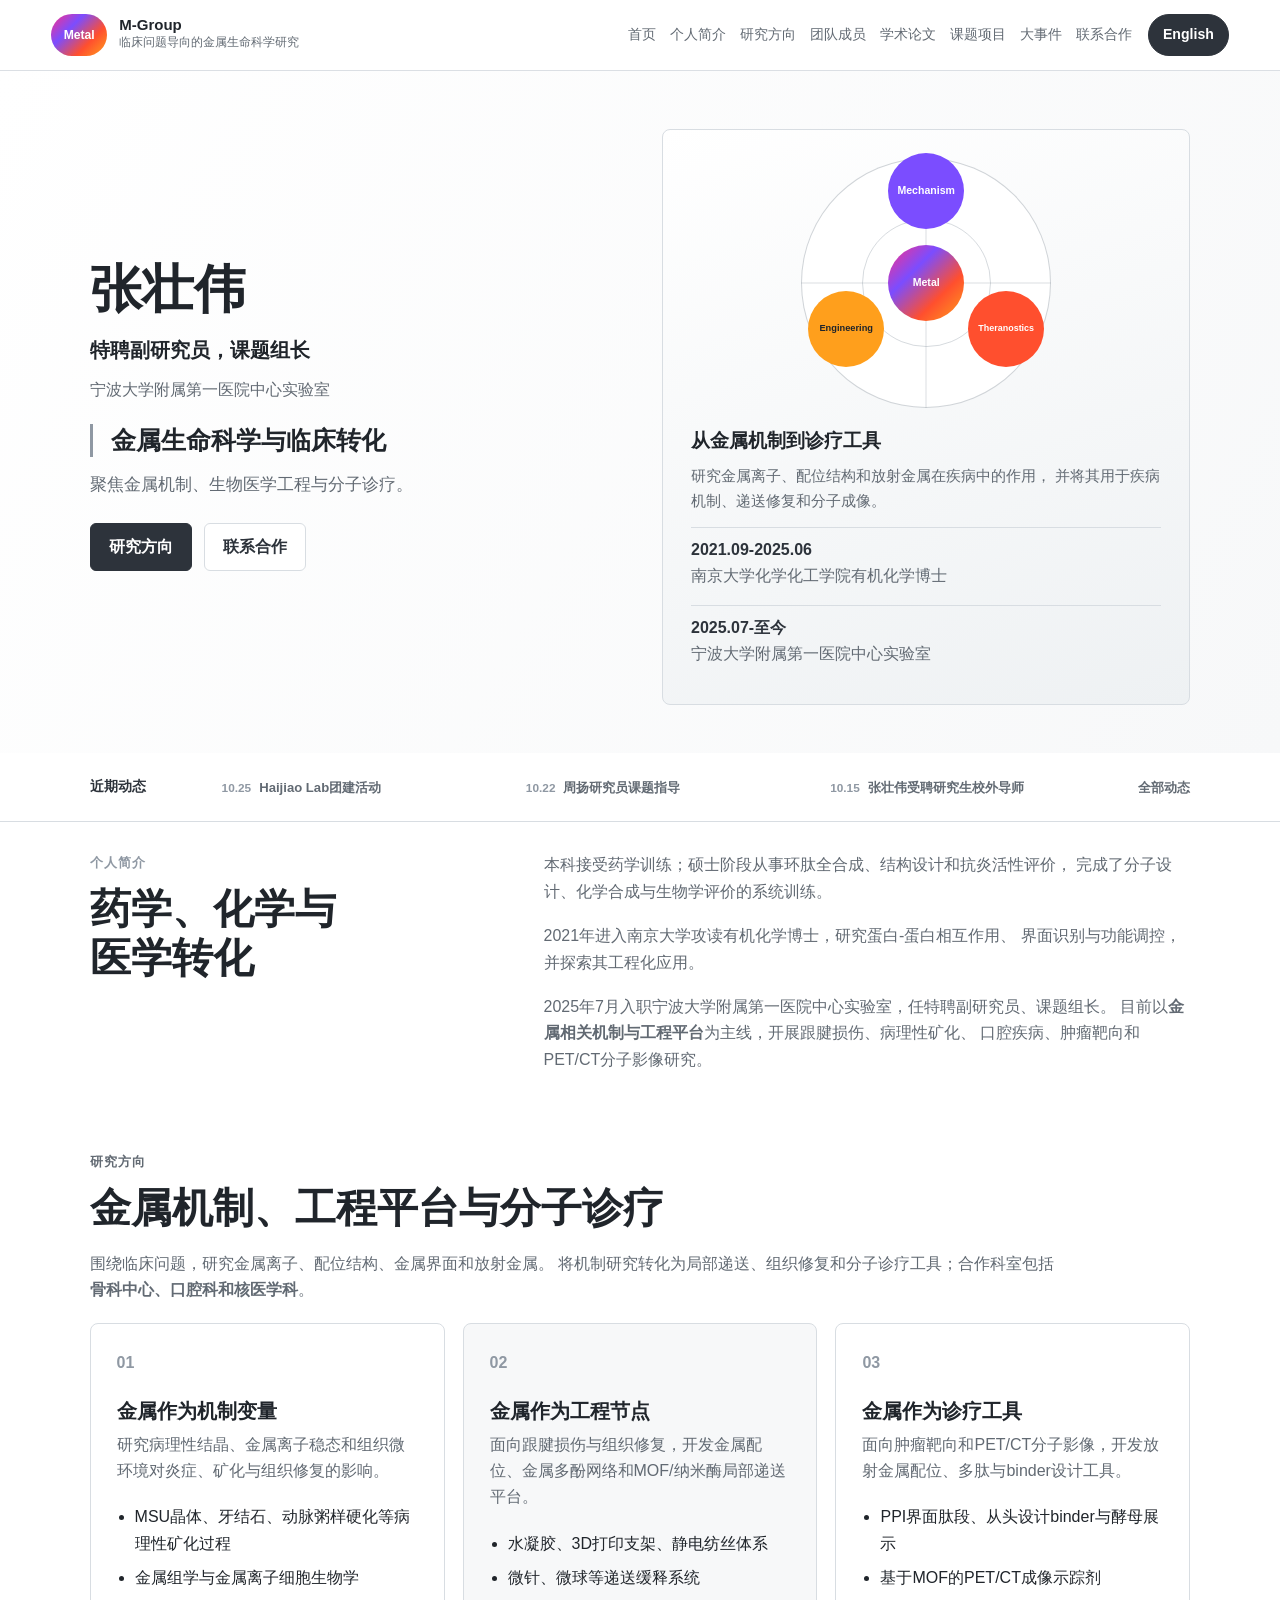
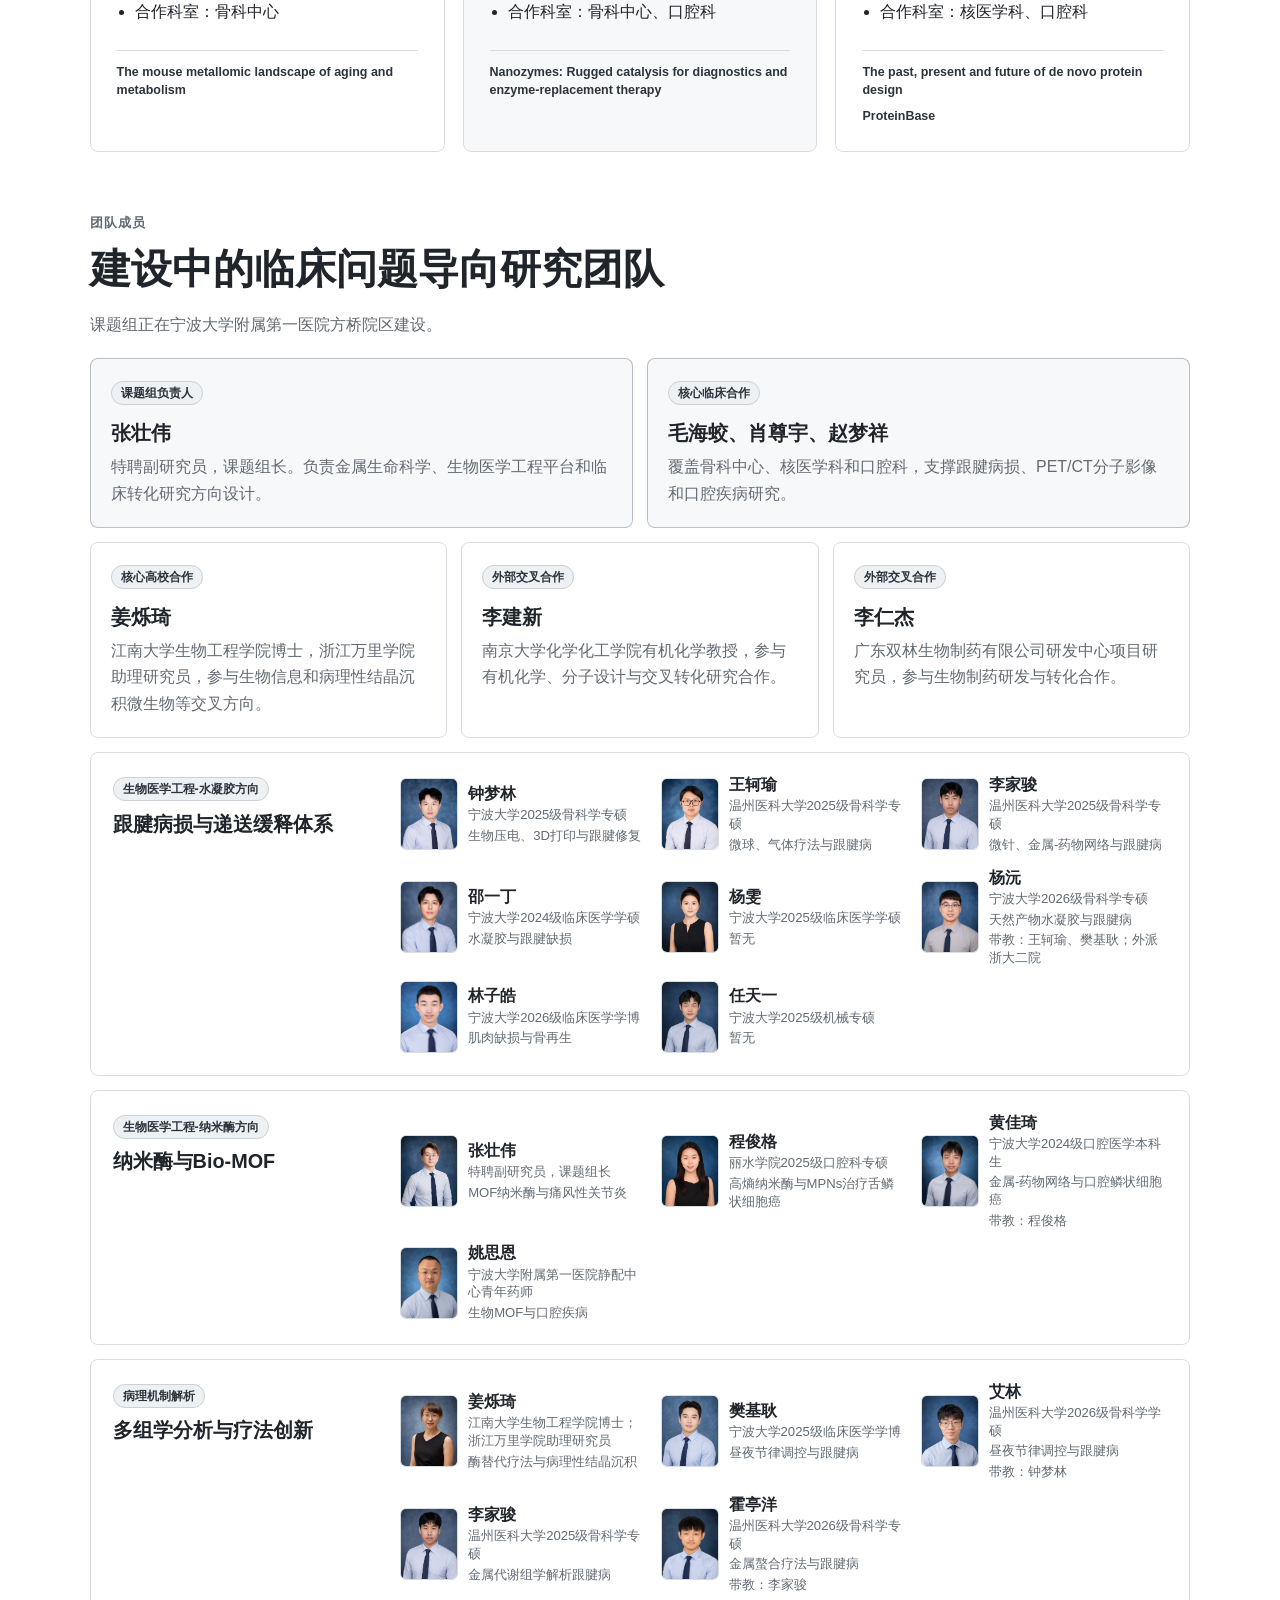
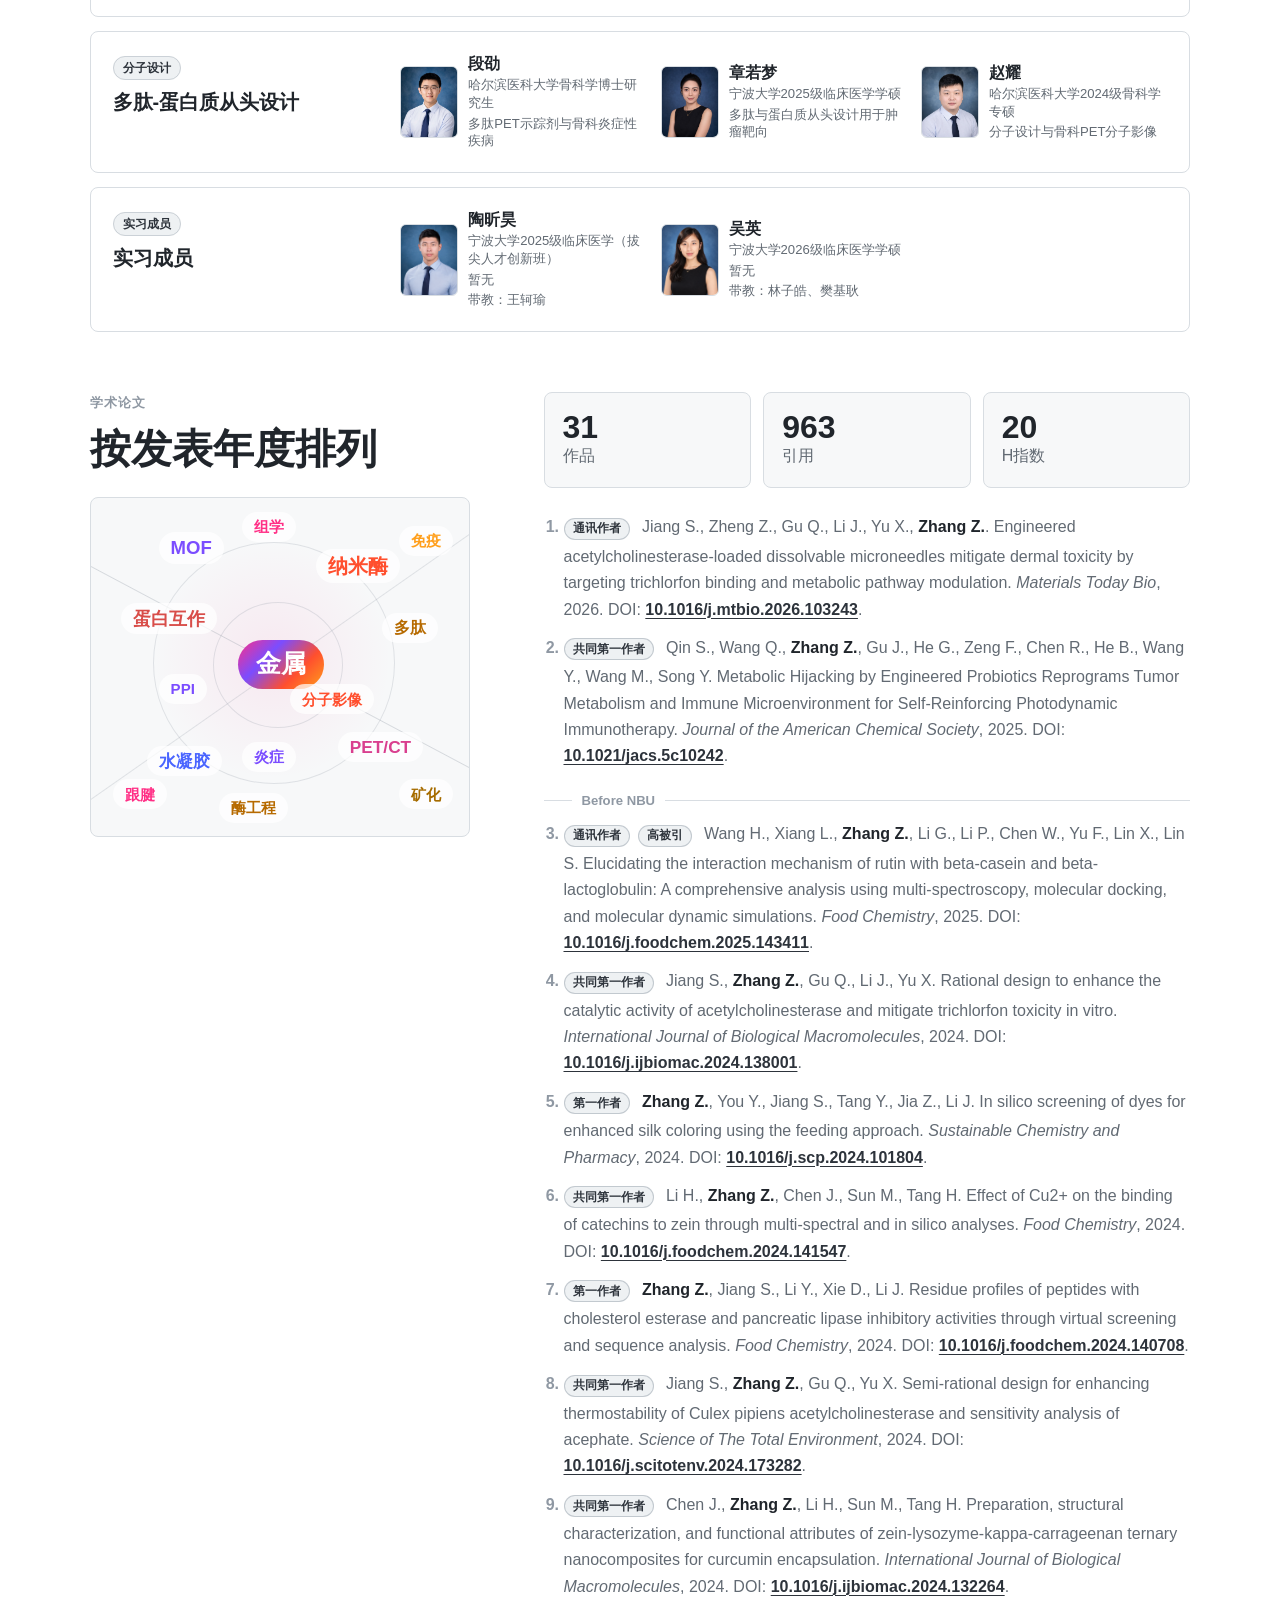
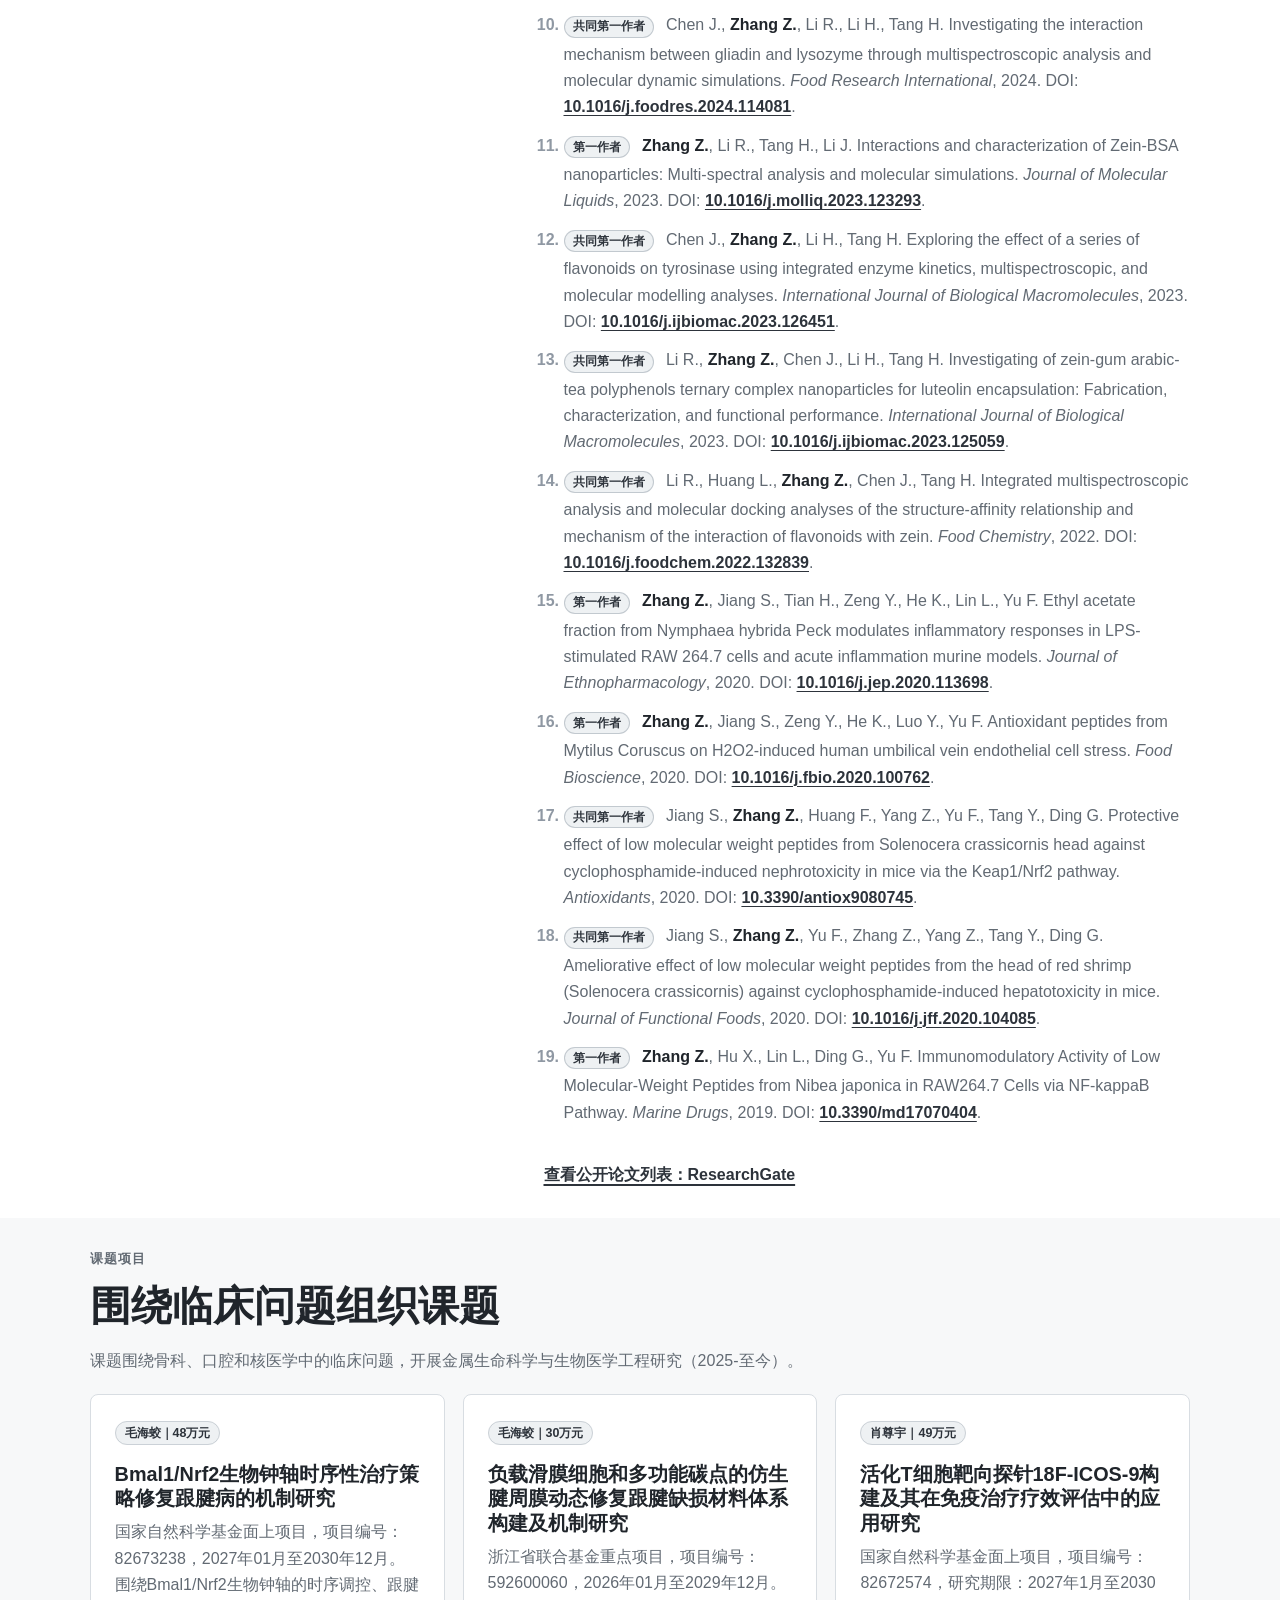
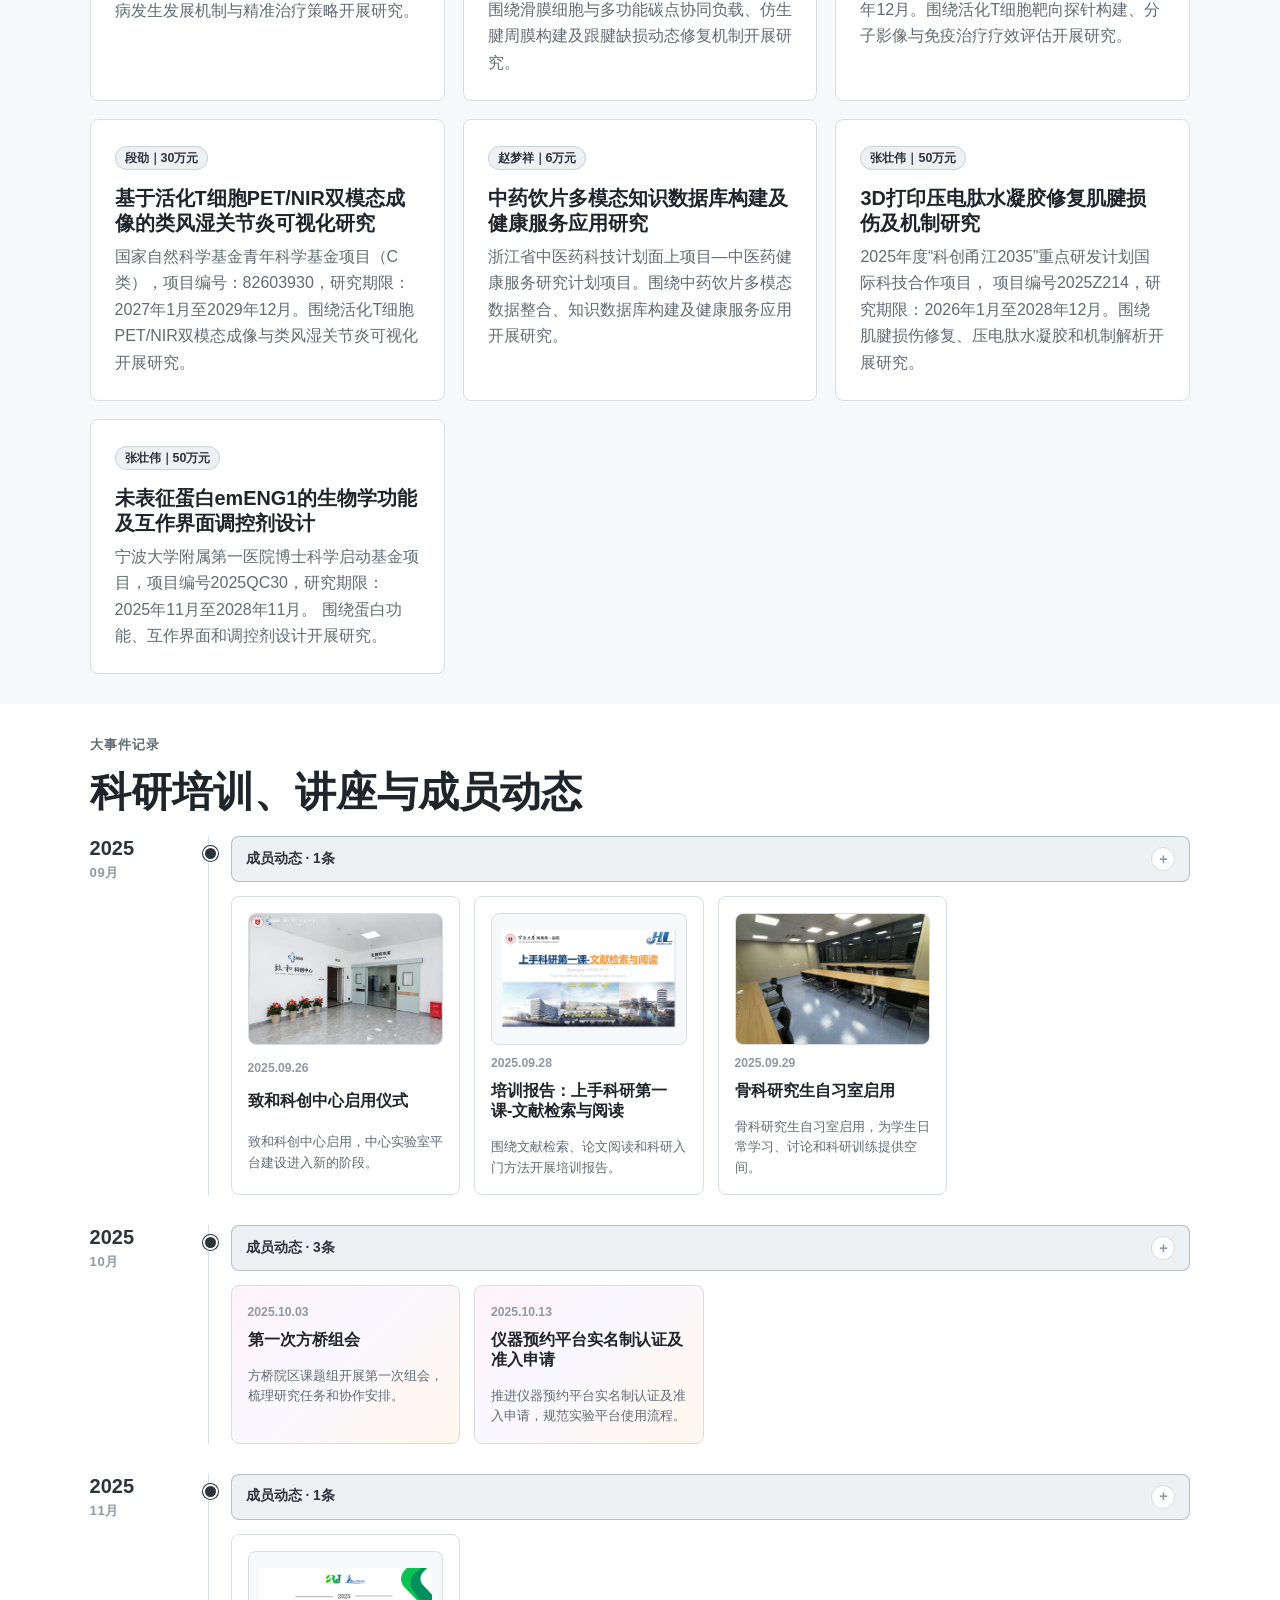
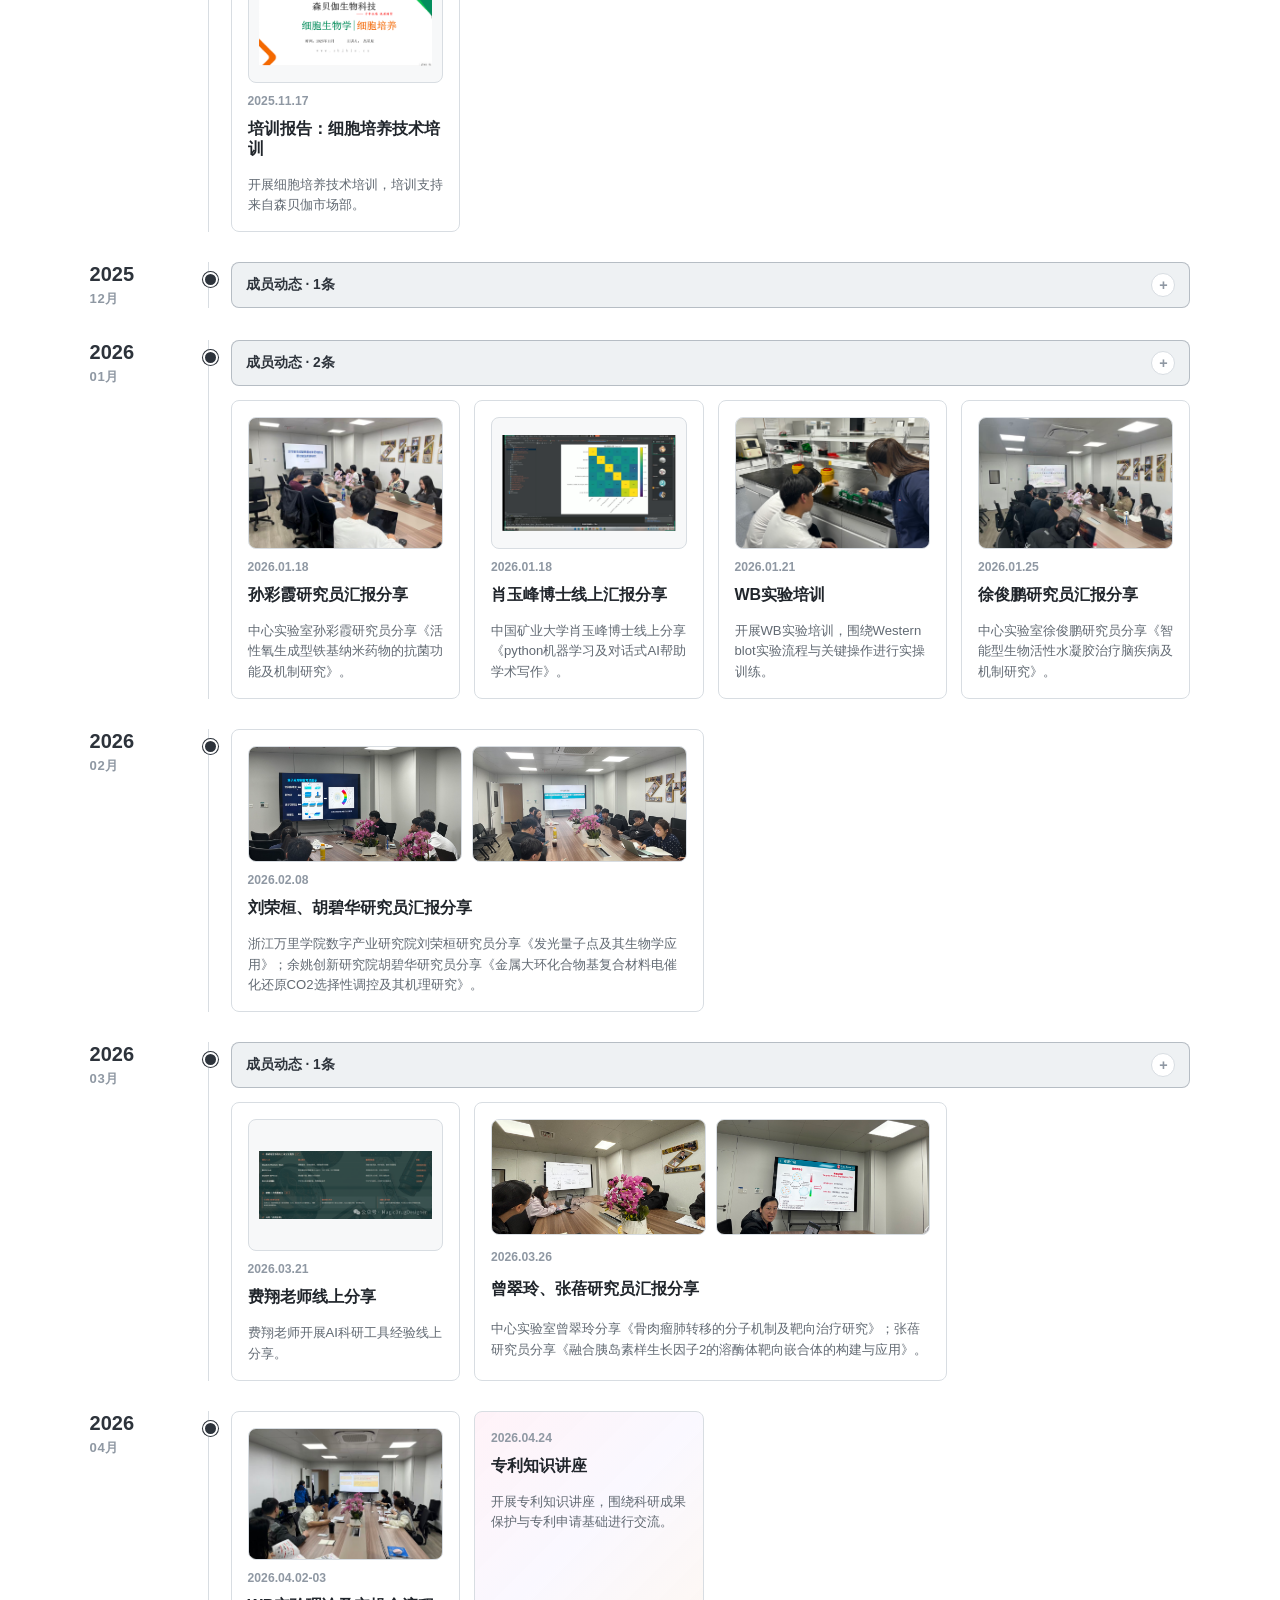
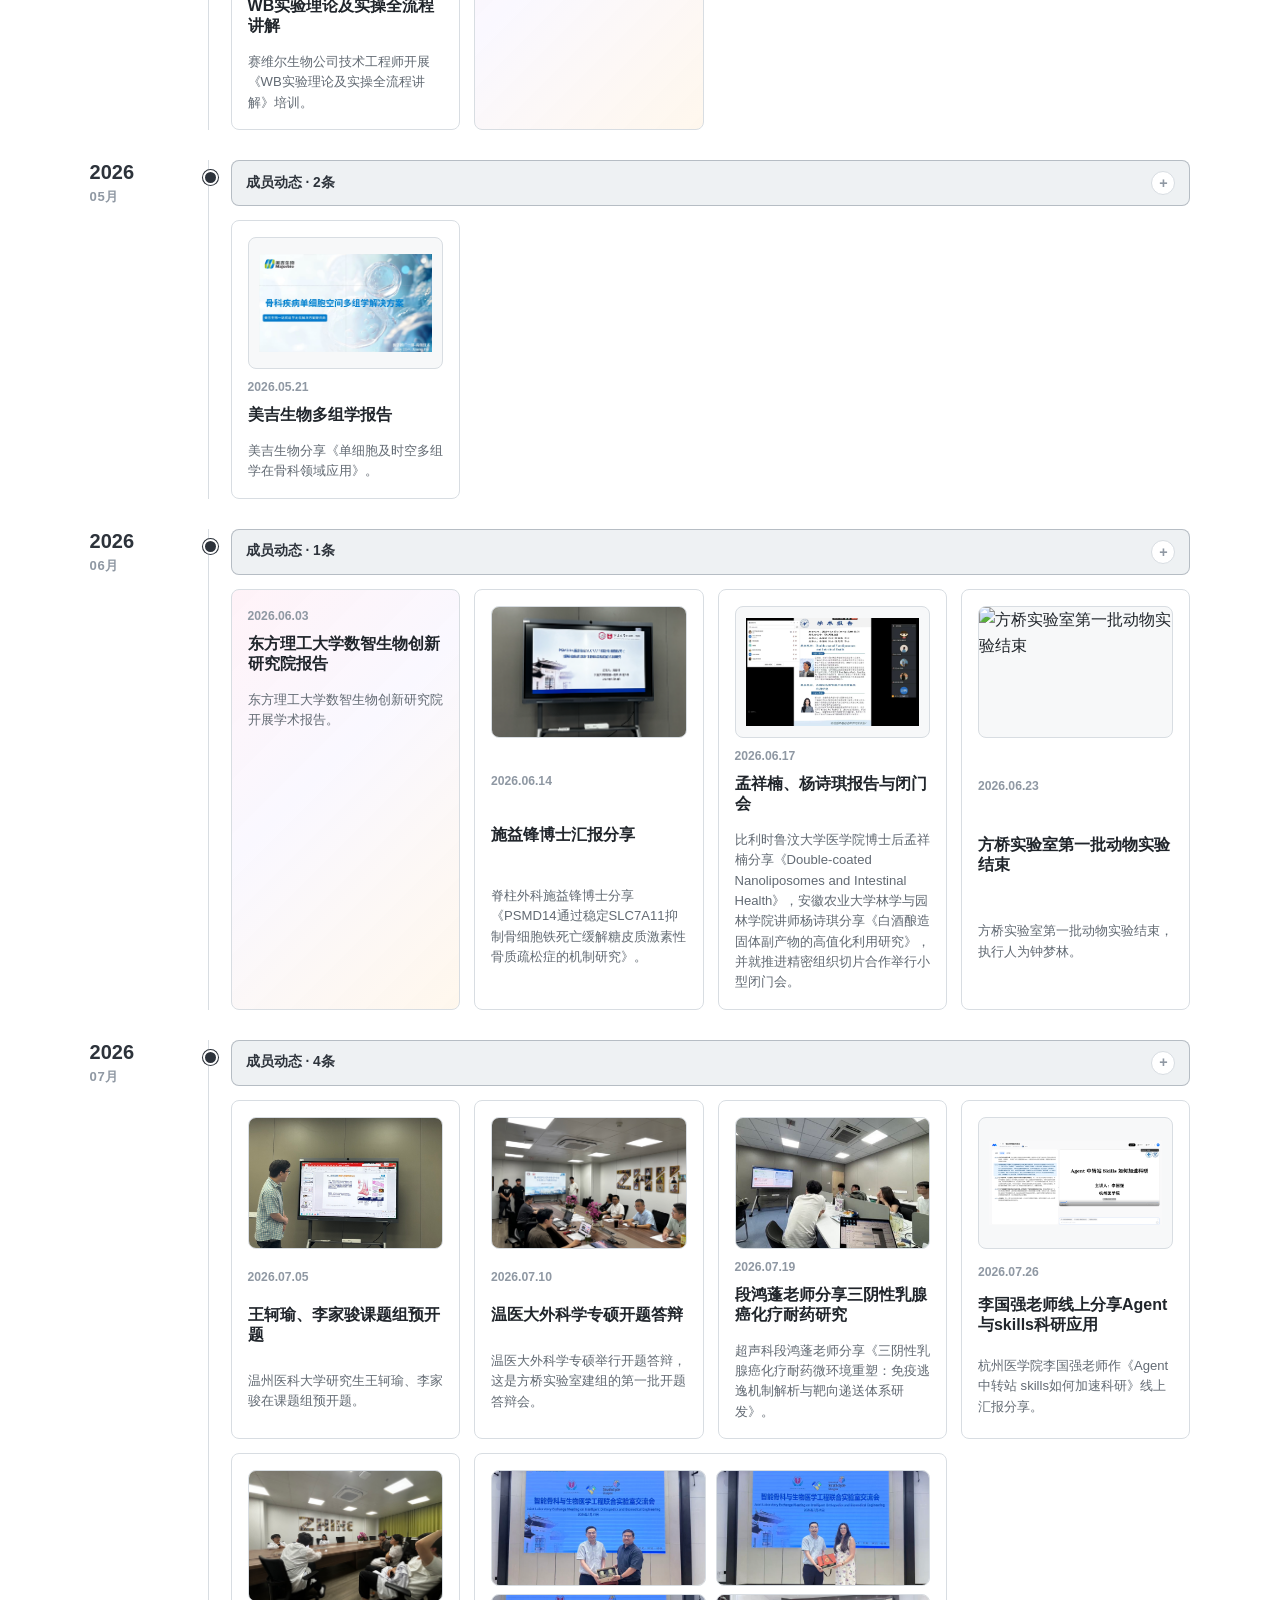
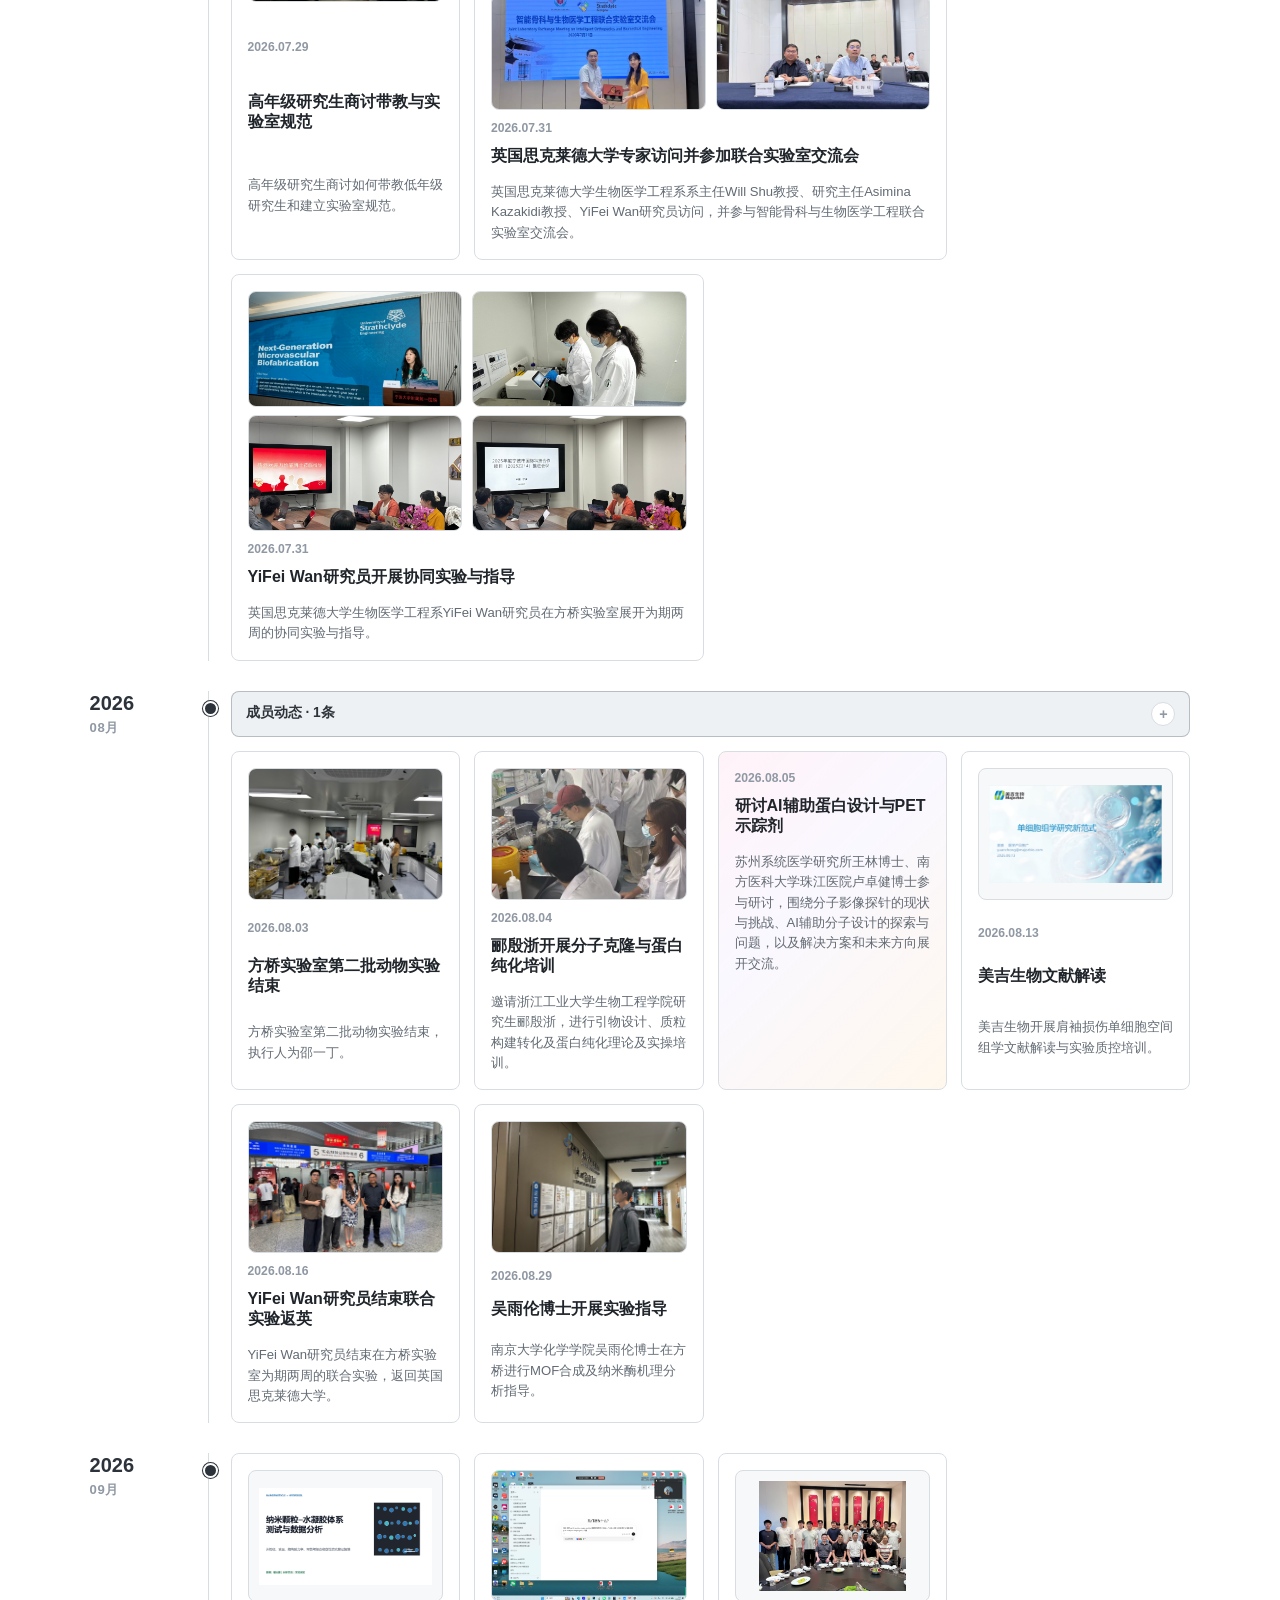
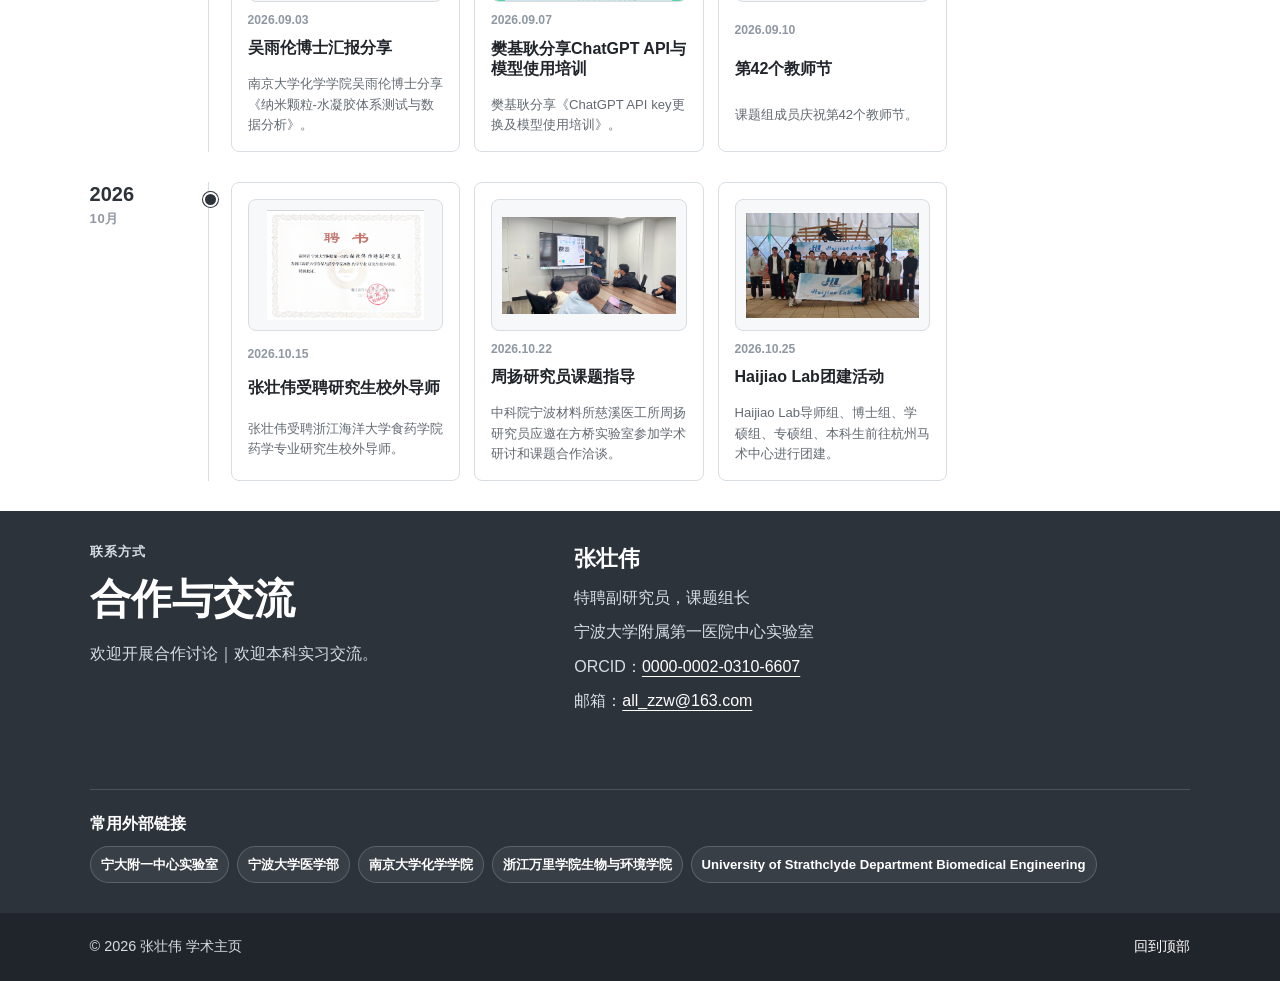
==== index.html @ 7fb9b966 "Add August member update for Dr Li Luo" ====
<!doctype html>
<html lang="zh-CN" data-current-lang="zh">
  <head>
    <meta name="baidu-site-verification" content="codeva-GXwTqaLGfk" />
    <meta charset="utf-8" />
    <meta name="viewport" content="width=device-width, initial-scale=1" />
    <title>张壮伟 | M-Group | 临床问题导向的金属生命科学研究</title>
    <meta
      name="description"
      content="张壮伟（Zhuangwei Zhang），宁波大学附属第一医院中心实验室特聘副研究员、课题组长。M-Group聚焦临床问题导向的金属生命科学研究，连接疾病机制、生物医学工程与分子诊疗。"
    />
    <meta name="keywords" content="张壮伟,Zhuangwei Zhang,M-Group,金属生命科学,生物医学工程,分子诊疗,PET/CT分子影像,MOF,纳米酶" />
    <meta name="robots" content="index, follow" />
    <link rel="canonical" href="https://allzzw.github.io/M-Group-websites/" />
    <meta property="og:type" content="website" />
    <meta property="og:title" content="张壮伟 | M-Group" />
    <meta property="og:description" content="张壮伟，宁波大学附属第一医院中心实验室特聘副研究员、课题组长。M-Group聚焦临床问题导向的金属生命科学研究。" />
    <meta property="og:url" content="https://allzzw.github.io/M-Group-websites/" />
    <meta property="og:site_name" content="M-Group" />
    <meta name="twitter:card" content="summary" />
    <link rel="icon" href="favicon.svg?v=20260630a" type="image/svg+xml" />
    <link rel="shortcut icon" href="favicon.svg?v=20260630a" type="image/svg+xml" />
    <link rel="mask-icon" href="favicon.svg?v=20260630a" color="#e83e8c" />
    <link rel="stylesheet" href="styles.css?v=20260629h" />
    <script type="application/ld+json">
      {
        "@context": "https://schema.org",
        "@graph": [
          {
            "@type": "Person",
            "@id": "https://allzzw.github.io/M-Group-websites/#zhuangwei-zhang",
            "name": "张壮伟",
            "alternateName": ["Zhuangwei Zhang", "Zhang Zhuangwei"],
            "jobTitle": "特聘副研究员，课题组长",
            "worksFor": {
              "@type": "Organization",
              "name": "宁波大学附属第一医院中心实验室",
              "alternateName": "Central Laboratory, The First Affiliated Hospital of Ningbo University"
            },
            "affiliation": {
              "@type": "Organization",
              "name": "M-Group"
            },
            "url": "https://allzzw.github.io/M-Group-websites/",
            "sameAs": [
              "https://www.researchgate.net/profile/Zhuangwei-Zhang/publications",
              "https://orcid.org/0000-0002-0310-6607",
              "https://github.com/Allzzw/M-Group-websites"
            ],
            "knowsAbout": [
              "金属生命科学",
              "生物医学工程",
              "分子诊疗",
              "PET/CT分子影像",
              "MOF",
              "纳米酶"
            ]
          },
          {
            "@type": "WebSite",
            "@id": "https://allzzw.github.io/M-Group-websites/#website",
            "name": "M-Group",
            "url": "https://allzzw.github.io/M-Group-websites/",
            "inLanguage": ["zh-CN", "en"]
          },
          {
            "@type": "WebPage",
            "@id": "https://allzzw.github.io/M-Group-websites/#webpage",
            "url": "https://allzzw.github.io/M-Group-websites/",
            "name": "张壮伟 | M-Group",
            "isPartOf": {
              "@id": "https://allzzw.github.io/M-Group-websites/#website"
            },
            "about": {
              "@id": "https://allzzw.github.io/M-Group-websites/#zhuangwei-zhang"
            },
            "inLanguage": "zh-CN"
          }
        ]
      }
    </script>
  </head>
  <body>
    <header class="site-header">
      <a class="brand" href="#top" aria-label="返回首页">
        <span class="brand-mark">Metal</span>
        <span data-lang="zh">
          <strong>M-Group</strong>
          <small>临床问题导向的金属生命科学研究</small>
        </span>
        <span data-lang="en">
          <strong>M-Group</strong>
          <small>Clinical problem-driven metal life science</small>
        </span>
      </a>

      <div class="header-actions">
        <nav class="nav" aria-label="页面导航">
          <a href="#top" data-lang="zh">首页</a>
          <a href="#about" data-lang="zh">个人简介</a>
          <a href="#research" data-lang="zh">研究方向</a>
          <a href="#team" data-lang="zh">团队成员</a>
          <a href="#papers" data-lang="zh">学术论文</a>
          <a href="#projects" data-lang="zh">课题项目</a>
          <a href="#events" data-lang="zh">大事件</a>
          <a href="#contact" data-lang="zh">联系合作</a>

          <a href="#top" data-lang="en">Home</a>
          <a href="#about" data-lang="en">About</a>
          <a href="#research" data-lang="en">Research</a>
          <a href="#team" data-lang="en">Team</a>
          <a href="#papers" data-lang="en">Publications</a>
          <a href="#projects" data-lang="en">Projects</a>
          <a href="#events" data-lang="en">Events</a>
          <a href="#contact" data-lang="en">Contact</a>
        </nav>
        <button
          class="language-switcher"
          type="button"
          data-lang-toggle
          data-label-zh="English"
          data-label-en="中文"
        >
          English
        </button>
      </div>
    </header>

    <main id="top">
      <section class="hero">
        <div class="hero-copy">
          <h1 data-lang="zh">张壮伟</h1>
          <h1 data-lang="en">Zhuangwei Zhang</h1>

          <p class="role" data-lang="zh">
            特聘副研究员，课题组长
          </p>
          <p class="role" data-lang="en">
            Distinguished Associate Research Fellow, PI
          </p>

          <p class="institution" data-lang="zh">
            宁波大学附属第一医院中心实验室
          </p>
          <p class="institution" data-lang="en">
            Central Laboratory, The First Affiliated Hospital of Ningbo University
          </p>

          <div class="tagline">
            <p data-lang="zh">金属生命科学与临床转化</p>
            <p data-lang="en">Metallobiology and clinical translation</p>
          </div>

          <p class="summary" data-lang="zh">
            聚焦金属机制、生物医学工程与分子诊疗。
          </p>
          <p class="summary" data-lang="en">
            Metal mechanisms, biomedical engineering, and molecular theranostics.
          </p>

          <div class="hero-actions">
            <a class="button primary" href="#research" data-lang="zh">研究方向</a>
            <a class="button secondary" href="#contact" data-lang="zh">联系合作</a>
            <a class="button primary" href="#research" data-lang="en">Research Areas</a>
            <a class="button secondary" href="#contact" data-lang="en">Contact</a>
          </div>
        </div>

        <aside class="hero-panel" aria-label="研究主线概览">
          <div class="metal-orbit" aria-hidden="true">
            <span class="node node-a">Metal</span>
            <span class="node node-b">Mechanism</span>
            <span class="node node-c">Theranostics</span>
            <span class="node node-d">Engineering</span>
          </div>

          <h2 data-lang="zh">从金属机制到诊疗工具</h2>
          <h2 data-lang="en">From metal mechanisms to theranostic tools</h2>

          <p data-lang="zh">
            研究金属离子、配位结构和放射金属在疾病中的作用，
            并将其用于疾病机制、递送修复和分子成像。
          </p>
          <p data-lang="en">
            We study metal ions, coordination structures, and radiometals in disease,
            then apply them to disease mechanisms, delivery and repair, and molecular imaging.
          </p>

          <dl class="quick-facts" data-lang="zh">
            <div>
              <dt>2021.09-2025.06</dt>
              <dd><span>南京大学化学化工学院有机化学博士</span></dd>
            </div>
            <div>
              <dt>2025.07-至今</dt>
              <dd>宁波大学附属第一医院中心实验室</dd>
            </div>
          </dl>

          <dl class="quick-facts" data-lang="en">
            <div>
              <dt>2021.09-2025.06</dt>
              <dd><span>School of Chemistry and Chemical Engineering, Nanjing University</span><span>Ph.D. in Organic Chemistry</span></dd>
            </div>
            <div>
              <dt>Since 2025.07</dt>
              <dd>Central Laboratory, The First Affiliated Hospital of Ningbo University</dd>
            </div>
          </dl>
        </aside>
      </section>

      <section class="recent-updates" aria-label="近期动态">
        <div class="recent-updates-inner">
          <p class="recent-updates-label" data-lang="zh">近期动态</p>
          <p class="recent-updates-label" data-lang="en">Recent updates</p>
          <ul class="recent-update-list" data-lang="zh">
            <li><time>10.25</time><a href="#event-2026-10-25">Haijiao Lab团建活动</a></li>
            <li><time>10.22</time><a href="#event-2026-10-22">周扬研究员课题指导</a></li>
            <li><time>10.15</time><a href="#event-2026-10-15">张壮伟受聘研究生校外导师</a></li>
          </ul>
          <ul class="recent-update-list" data-lang="en">
            <li><time>Oct 25</time><a href="#event-2026-10-25">Haijiao Lab team-building outing</a></li>
            <li><time>Oct 22</time><a href="#event-2026-10-22">Research guidance by Prof. Yang Zhou</a></li>
            <li><time>Oct 15</time><a href="#event-2026-10-15">Zhuangwei Zhang appointed external graduate supervisor</a></li>
          </ul>
          <a class="recent-updates-link" href="#events" data-lang="zh">全部动态</a>
          <a class="recent-updates-link" href="#events" data-lang="en">All events</a>
        </div>
      </section>

      <section id="about" class="section two-column">
        <div>
          <p class="section-kicker" data-lang="zh">个人简介</p>
          <p class="section-kicker" data-lang="en">About</p>
          <h2 data-lang="zh">药学、化学与<br />医学转化</h2>
          <h2 data-lang="en">Pharmacy, chemistry, and medical translation</h2>
        </div>
        <div class="prose" data-lang="zh">
          <p>
            本科接受药学训练；硕士阶段从事环肽全合成、结构设计和抗炎活性评价，
            完成了分子设计、化学合成与生物学评价的系统训练。
          </p>
          <p>
            2021年进入南京大学攻读有机化学博士，研究蛋白-蛋白相互作用、
            界面识别与功能调控，并探索其工程化应用。
          </p>
          <p>
            2025年7月入职宁波大学附属第一医院中心实验室，任特聘副研究员、课题组长。
            目前以<strong>金属相关机制与工程平台</strong>为主线，开展跟腱损伤、病理性矿化、
            口腔疾病、肿瘤靶向和PET/CT分子影像研究。
          </p>
        </div>
        <div class="prose" data-lang="en">
          <p>
            I trained in pharmacy as an undergraduate. My master's work covered cyclic
            peptide total synthesis, structural design, and anti-inflammatory evaluation,
            with training in molecular design, synthesis, and biological assessment.
          </p>
          <p>
            I began doctoral training in organic chemistry at Nanjing University in 2021,
            focusing on protein-protein interactions, interface recognition, functional
            regulation, and their engineering applications.
          </p>
          <p>
            Since July 2025, I have been a Distinguished Associate Research Fellow and
            independent PI at the Central Laboratory of The First Affiliated Hospital of
            Ningbo University. My work on <strong>metal-centered mechanisms and engineering platforms</strong>
            addresses tendon injury, pathological mineralization, oral disease, cancer targeting,
            and PET/CT molecular imaging.
          </p>
        </div>
      </section>

      <section id="research" class="section">
        <div class="section-heading">
          <p class="section-kicker" data-lang="zh">研究方向</p>
          <p class="section-kicker" data-lang="en">Research</p>
          <h2 data-lang="zh">金属机制、工程平台与分子诊疗</h2>
          <h2 data-lang="en">Metal mechanisms, engineering, and theranostics</h2>
          <p data-lang="zh">
            围绕临床问题，研究金属离子、配位结构、金属界面和放射金属。
            将机制研究转化为局部递送、组织修复和分子诊疗工具；合作科室包括<strong>骨科中心、口腔科和核医学科</strong>。
          </p>
          <p data-lang="en">
            We study metal ions, coordination structures, metal interfaces, and radiometals
            in clinically relevant questions. The resulting mechanisms inform local delivery,
            tissue repair, and molecular theranostics, with clinical collaboration in
            <strong>orthopedics, stomatology, and nuclear medicine</strong>.
          </p>
        </div>

        <div class="research-grid">
          <article class="research-card">
            <span class="card-index">01</span>
            <h3 data-lang="zh">金属作为机制变量</h3>
            <h3 data-lang="en">Metals as mechanistic variables</h3>
            <p data-lang="zh">
              研究病理性结晶、金属离子稳态和组织微环境对炎症、矿化与组织修复的影响。
            </p>
            <p data-lang="en">
              This direction asks how pathological crystals, metal-ion homeostasis,
              and tissue microenvironments shape inflammation, mineralization, and tissue repair.
            </p>
            <ul data-lang="zh">
              <li>MSU晶体、牙结石、动脉粥样硬化等病理性矿化过程</li>
              <li>金属组学与金属离子细胞生物学</li>
              <li>合作科室：骨科中心</li>
            </ul>
            <ul data-lang="en">
              <li>Pathological mineralization, including MSU crystals, dental calculus, and atherosclerosis</li>
              <li>Metallomics and metal-ion cell biology</li>
              <li>Clinical input: Orthopedics Center</li>
            </ul>
            <a class="research-reading" href="https://doi.org/10.1038/s41467-022-28060-x" target="_blank" rel="noreferrer">The mouse metallomic landscape of aging and metabolism</a>
          </article>

          <article class="research-card">
            <span class="card-index">02</span>
            <h3 data-lang="zh">金属作为工程节点</h3>
            <h3 data-lang="en">Metals as engineering nodes</h3>
            <p data-lang="zh">
              面向跟腱损伤与组织修复，开发金属配位、金属多酚网络和MOF/纳米酶局部递送平台。
            </p>
            <p data-lang="en">
              This direction develops injectable and local delivery platforms
              based on metal coordination, metal-phenolic networks, MOFs, and nanozymes for tendon injury and tissue repair.
            </p>
            <ul data-lang="zh">
              <li>水凝胶、3D打印支架、静电纺丝体系</li>
              <li>微针、微球等递送缓释系统</li>
              <li>合作科室：骨科中心、口腔科</li>
            </ul>
            <ul data-lang="en">
              <li>Hydrogels, 3D-printed scaffolds, and electrospun fibers</li>
              <li>Microneedle- and microsphere-based sustained delivery systems</li>
              <li>Clinical inputs: Orthopedics Center and Department of Stomatology</li>
            </ul>
            <a class="research-reading" href="https://www.cas.org/resources/cas-insights/nanozymes-rugged-catalysis-for-diagnostics-and-enzyme-replacement-therapy" target="_blank" rel="noreferrer">Nanozymes: Rugged catalysis for diagnostics and enzyme-replacement therapy</a>
          </article>

          <article class="research-card">
            <span class="card-index">03</span>
            <h3 data-lang="zh">金属作为诊疗工具</h3>
            <h3 data-lang="en">Metals as theranostic tools</h3>
            <p data-lang="zh">
              面向肿瘤靶向和PET/CT分子影像，开发放射金属配位、多肽与binder设计工具。
            </p>
            <p data-lang="en">
              This direction develops radiometal, metal-coordination, and binder-design
              tools for cancer targeting and PET/CT molecular imaging.
            </p>
            <ul data-lang="zh">
              <li>PPI界面肽段、从头设计binder与酵母展示</li>
              <li>基于MOF的PET/CT成像示踪剂</li>
              <li>合作科室：核医学科、口腔科</li>
            </ul>
            <ul data-lang="en">
              <li>PPI-interface peptides, de novo binder design, and yeast display</li>
              <li>MOF-based PET/CT imaging probes</li>
              <li>Clinical inputs: nuclear medicine and stomatology</li>
            </ul>
            <a class="research-reading" href="https://doi.org/10.1038/s41586-026-10328-7" target="_blank" rel="noreferrer">The past, present and future of de novo protein design</a>
            <a class="research-reading" href="https://proteinbase.com/" target="_blank" rel="noreferrer">ProteinBase</a>
          </article>
        </div>
      </section>

      <section id="team" class="section team-section">
        <div class="section-heading">
          <p class="section-kicker" data-lang="zh">团队成员</p>
          <p class="section-kicker" data-lang="en">Team</p>
          <h2 data-lang="zh">建设中的临床问题导向研究团队</h2>
          <h2 data-lang="en">A growing clinically oriented research team</h2>
          <p data-lang="zh">
            课题组正在宁波大学附属第一医院方桥院区建设。
          </p>
          <p data-lang="en">
            The group is being established at the Fangqiao Campus of The First
            Affiliated Hospital of Ningbo University.
          </p>
        </div>

        <div class="team-grid">
          <article class="team-card lead">
            <span class="status-label" data-lang="zh">课题组负责人</span>
            <span class="status-label" data-lang="en">Principal Investigator</span>
            <h3 data-lang="zh">张壮伟</h3>
            <h3 data-lang="en">Zhuangwei Zhang</h3>
            <p data-lang="zh">特聘副研究员，课题组长。负责金属生命科学、生物医学工程平台和临床转化研究方向设计。</p>
            <p data-lang="en">Distinguished Associate Research Fellow and PI. Leads research in metallobiology, biomedical engineering platforms, and clinical translation.</p>
          </article>

          <article class="team-card lead">
            <span class="status-label" data-lang="zh">核心临床合作</span>
            <span class="status-label" data-lang="en">Core clinical collaborators</span>
            <h3 data-lang="zh">毛海蛟、肖尊宇、赵梦祥</h3>
            <h3 data-lang="en">Haijiao Mao, Zunyu Xiao, Mengxiang Zhao</h3>
            <p data-lang="zh">覆盖骨科中心、核医学科和口腔科，支撑跟腱病损、PET/CT分子影像和口腔疾病研究。</p>
          <p data-lang="en">Core clinical collaborators from orthopedics, nuclear medicine, and stomatology support tendon disease, PET/CT imaging, and oral disease studies.</p>
          </article>

          <article class="team-card">
            <span class="status-label" data-lang="zh">核心高校合作</span>
            <span class="status-label" data-lang="en">Core university collaborator</span>
            <h3 data-lang="zh">姜烁琦</h3>
            <h3 data-lang="en">Shuoqi Jiang</h3>
            <p data-lang="zh">江南大学生物工程学院博士，浙江万里学院助理研究员，参与生物信息和病理性结晶沉积微生物等交叉方向。</p>
            <p data-lang="en">Ph.D. from the School of Biotechnology, Jiangnan University, and Assistant Research Fellow at Zhejiang Wanli University, contributing to bioinformatics and pathological crystal-associated microbiology.</p>
          </article>

          <article class="team-card">
            <span class="status-label" data-lang="zh">外部交叉合作</span>
            <span class="status-label" data-lang="en">Interdisciplinary collaborator</span>
            <h3 data-lang="zh">李建新</h3>
            <h3 data-lang="en">Jianxin Li</h3>
            <p data-lang="zh">南京大学化学化工学院有机化学教授，参与有机化学、分子设计与交叉转化研究合作。</p>
            <p data-lang="en">Professor of Organic Chemistry at the School of Chemistry and Chemical Engineering, Nanjing University, collaborating on organic chemistry, molecular design, and translational interdisciplinary research.</p>
          </article>

          <article class="team-card">
            <span class="status-label" data-lang="zh">外部交叉合作</span>
            <span class="status-label" data-lang="en">Interdisciplinary collaborator</span>
            <h3 data-lang="zh">李仁杰</h3>
            <h3 data-lang="en">Renjie Li</h3>
            <p data-lang="zh">广东双林生物制药有限公司研发中心项目研究员，参与生物制药研发与转化合作。</p>
            <p data-lang="en">Project Researcher at the R&D Center of Guangdong Shuanglin Bio-Pharmacy Co., Ltd., collaborating on biopharmaceutical R&D and translational projects.</p>
          </article>

          <section class="team-group">
            <div>
              <span class="status-label" data-lang="zh">生物医学工程-水凝胶方向</span>
              <span class="status-label" data-lang="en">Biomedical engineering: hydrogels</span>
              <h3 data-lang="zh">跟腱病损与递送缓释体系</h3>
              <h3 data-lang="en">Tendon disease and sustained delivery systems</h3>
            </div>
            <div class="member-list">
              <div class="member"><img src="assets/member-01.jpeg" alt="钟梦林" /><div><strong data-lang="zh">钟梦林</strong><strong data-lang="en">Menglin Zhong</strong><span data-lang="zh">宁波大学2025级骨科学专硕</span><span data-lang="en">2025 M.Med. candidate in Orthopedics, Ningbo University</span><span data-lang="zh">生物压电、3D打印与跟腱修复</span><span data-lang="en">Biopiezoelectricity, 3D printing, and tendon repair</span></div></div>
              <div class="member"><img src="assets/member-02.jpeg" alt="王轲瑜" /><div><strong data-lang="zh">王轲瑜</strong><strong data-lang="en">Keyu Wang</strong><span data-lang="zh">温州医科大学2025级骨科学专硕</span><span data-lang="en">2025 M.Med. candidate in Orthopedics, Wenzhou Medical University</span><span data-lang="zh">微球、气体疗法与跟腱病</span><span data-lang="en">Microspheres, gas therapy, and tendon disease</span></div></div>
              <div class="member"><img src="assets/member-03.jpeg" alt="李家骏" /><div><strong data-lang="zh">李家骏</strong><strong data-lang="en">Jiajun Li</strong><span data-lang="zh">温州医科大学2025级骨科学专硕</span><span data-lang="en">2025 M.Med. candidate in Orthopedics, Wenzhou Medical University</span><span data-lang="zh">微针、金属-药物网络与跟腱病</span><span data-lang="en">Microneedles, metal-drug networks, and tendon disease</span></div></div>
              <div class="member"><img src="assets/member-04.jpeg?v=20260715" alt="邵一丁" /><div><strong data-lang="zh">邵一丁</strong><strong data-lang="en">Yiding Shao</strong><span data-lang="zh">宁波大学2024级临床医学学硕</span><span data-lang="en">2024 M.Med. candidate in Clinical Medicine, Ningbo University</span><span data-lang="zh">水凝胶与跟腱缺损</span><span data-lang="en">Hydrogels and tendon defects</span></div></div>
              <div class="member"><img src="assets/member-05.jpeg" alt="杨雯" /><div><strong data-lang="zh">杨雯</strong><strong data-lang="en">Wen Yang</strong><span data-lang="zh">宁波大学2025级临床医学学硕</span><span data-lang="en">2025 M.Med. candidate in Clinical Medicine, Ningbo University</span><span data-lang="zh">暂无</span><span data-lang="en">To be determined</span></div></div>
              <div class="member"><img src="assets/member-18.png" alt="杨沅" /><div><strong data-lang="zh">杨沅</strong><strong data-lang="en">Yuan Yang</strong><span data-lang="zh">宁波大学2026级骨科学专硕</span><span data-lang="en">2026 M.Med. candidate in Orthopedics, Ningbo University</span><span data-lang="zh">天然产物水凝胶与跟腱病</span><span data-lang="en">Natural product hydrogels and tendon disease</span><span data-lang="zh">带教：王轲瑜、樊基耿；外派浙大二院</span><span data-lang="en">Mentors: Keyu Wang and Jigeng Fan; placement at the Second Affiliated Hospital of Zhejiang University School of Medicine</span></div></div>
              <div class="member"><img src="assets/member-23.jpg?v=20260816" alt="林子皓" /><div><strong data-lang="zh">林子皓</strong><strong data-lang="en">Zihao Lin</strong><span data-lang="zh">宁波大学2026级临床医学学博</span><span data-lang="en">2026 M.D.-Ph.D. candidate in Clinical Medicine, Ningbo University</span><span data-lang="zh">肌肉缺损与骨再生</span><span data-lang="en">Muscle defects and bone regeneration</span></div></div>
              <div class="member"><img src="assets/member-06.jpeg" alt="任天一" /><div><strong data-lang="zh">任天一</strong><strong data-lang="en">Tianyi Ren</strong><span data-lang="zh">宁波大学2025级机械专硕</span><span data-lang="en">2025 M.Eng. candidate in Mechanical Engineering, Ningbo University</span><span data-lang="zh">暂无</span><span data-lang="en">To be determined</span></div></div>
            </div>
          </section>

          <section class="team-group">
            <div>
              <span class="status-label" data-lang="zh">生物医学工程-纳米酶方向</span>
              <span class="status-label" data-lang="en">Biomedical engineering: nanozymes</span>
              <h3 data-lang="zh">纳米酶与Bio-MOF</h3>
              <h3 data-lang="en">Nanozymes and Bio-MOFs</h3>
            </div>
            <div class="member-list">
              <div class="member"><img src="assets/member-07.jpeg" alt="张壮伟" /><div><strong data-lang="zh">张壮伟</strong><strong data-lang="en">Zhuangwei Zhang</strong><span data-lang="zh">特聘副研究员，课题组长</span><span data-lang="en">Distinguished Associate Research Fellow, PI</span><span data-lang="zh">MOF纳米酶与痛风性关节炎</span><span data-lang="en">MOF nanozymes for gouty arthritis</span></div></div>
              <div class="member"><img src="assets/member-10.jpeg" alt="程俊格" /><div><strong data-lang="zh">程俊格</strong><strong data-lang="en">Junge Cheng</strong><span data-lang="zh">丽水学院2025级口腔科专硕</span><span data-lang="en">2025 professional master's candidate in Stomatology, Lishui University</span><span data-lang="zh">高熵纳米酶与MPNs治疗舌鳞状细胞癌</span><span data-lang="en">High-entropy nanozymes and MPNs for oral squamous cell carcinoma</span></div></div>
              <div class="member"><img src="assets/member-19.png" alt="黄佳琦" /><div><strong data-lang="zh">黄佳琦</strong><strong data-lang="en">Jiaqi Huang</strong><span data-lang="zh">宁波大学2024级口腔医学本科生</span><span data-lang="en">2024 undergraduate student in Stomatology, Ningbo University</span><span data-lang="zh">金属-药物网络与口腔鳞状细胞癌</span><span data-lang="en">Metal-drug networks for oral squamous cell carcinoma</span><span data-lang="zh">带教：程俊格</span><span data-lang="en">Mentor: Junge Cheng</span></div></div>
              <div class="member"><img src="assets/member-17.png" alt="姚思恩" /><div><strong data-lang="zh">姚思恩</strong><strong data-lang="en">Sien Yao</strong><span data-lang="zh">宁波大学附属第一医院静配中心青年药师</span><span data-lang="en">Clinical pharmacist, PIVAS, The First Affiliated Hospital of Ningbo University</span><span data-lang="zh">生物MOF与口腔疾病</span><span data-lang="en">Bio-MOFs for oral disease</span></div></div>
            </div>
          </section>

          <section class="team-group">
            <div>
              <span class="status-label" data-lang="zh">病理机制解析</span>
              <span class="status-label" data-lang="en">Pathological mechanism analysis</span>
              <h3 data-lang="zh">多组学分析与疗法创新</h3>
              <h3 data-lang="en">Multi-omics analysis and therapeutic innovation</h3>
            </div>
            <div class="member-list">
              <div class="member"><img src="assets/member-12.jpeg" alt="姜烁琦" /><div><strong data-lang="zh">姜烁琦</strong><strong data-lang="en">Shuoqi Jiang</strong><span data-lang="zh">江南大学生物工程学院博士；浙江万里学院助理研究员</span><span data-lang="en">Ph.D., School of Biotechnology, Jiangnan University; Assistant Research Fellow at Zhejiang Wanli University</span><span data-lang="zh">酶替代疗法与病理性结晶沉积</span><span data-lang="en">Enzyme replacement therapy for pathological crystal deposition</span></div></div>
              <div class="member"><img src="assets/member-11.jpeg" alt="樊基耿" /><div><strong data-lang="zh">樊基耿</strong><strong data-lang="en">Jigeng Fan</strong><span data-lang="zh">宁波大学2025级临床医学学博</span><span data-lang="en">2025 M.D.-Ph.D. candidate in Clinical Medicine, Ningbo University</span><span data-lang="zh">昼夜节律调控与跟腱病</span><span data-lang="en">Circadian rhythm regulation in tendon disease</span></div></div>
              <div class="member"><img src="assets/member-22.jpg" alt="艾林" /><div><strong data-lang="zh">艾林</strong><strong data-lang="en">Lin Ai</strong><span data-lang="zh">温州医科大学2026级骨科学学硕</span><span data-lang="en">2026 M.Sc. candidate in Orthopedics, Wenzhou Medical University</span><span data-lang="zh">昼夜节律调控与跟腱病</span><span data-lang="en">Circadian rhythm regulation in tendon disease</span><span data-lang="zh">带教：钟梦林</span><span data-lang="en">Mentor: Menglin Zhong</span></div></div>
              <div class="member"><img src="assets/member-13.jpeg" alt="李家骏" /><div><strong data-lang="zh">李家骏</strong><strong data-lang="en">Jiajun Li</strong><span data-lang="zh">温州医科大学2025级骨科学专硕</span><span data-lang="en">2025 M.Med. candidate in Orthopedics, Wenzhou Medical University</span><span data-lang="zh">金属代谢组学解析跟腱病</span><span data-lang="en">Metallometabolomics for tendon disease</span></div></div>
              <div class="member"><img src="assets/member-20.png" alt="霍亭洋" /><div><strong data-lang="zh">霍亭洋</strong><strong data-lang="en">Tingyang Huo</strong><span data-lang="zh">温州医科大学2026级骨科学专硕</span><span data-lang="en">2026 M.Med. candidate in Orthopedics, Wenzhou Medical University</span><span data-lang="zh">金属螯合疗法与跟腱病</span><span data-lang="en">Metal chelation therapy for tendon disease</span><span data-lang="zh">带教：李家骏</span><span data-lang="en">Mentor: Jiajun Li</span></div></div>
            </div>
          </section>

          <section class="team-group">
            <div>
              <span class="status-label" data-lang="zh">分子设计</span>
              <span class="status-label" data-lang="en">Molecular design</span>
              <h3 data-lang="zh">多肽-蛋白质从头设计</h3>
              <h3 data-lang="en">De novo peptide-protein design</h3>
            </div>
            <div class="member-list">
              <div class="member"><img src="assets/member-14.jpeg" alt="段劭" /><div><strong data-lang="zh">段劭</strong><strong data-lang="en">Shao Duan</strong><span data-lang="zh">哈尔滨医科大学骨科学博士研究生</span><span data-lang="en">Ph.D. candidate in Orthopedics, Harbin Medical University</span><span data-lang="zh">多肽PET示踪剂与骨科炎症性疾病</span><span data-lang="en">Peptide PET tracers for inflammatory orthopedic disease</span></div></div>
              <div class="member"><img src="assets/member-15.jpeg" alt="章若梦" /><div><strong data-lang="zh">章若梦</strong><strong data-lang="en">Ruomeng Zhang</strong><span data-lang="zh">宁波大学2025级临床医学学硕</span><span data-lang="en">2025 M.Med. candidate in Clinical Medicine, Ningbo University</span><span data-lang="zh">多肽与蛋白质从头设计用于肿瘤靶向</span><span data-lang="en">De novo peptide and protein design for cancer targeting</span></div></div>
              <div class="member"><img src="assets/member-16.jpeg" alt="赵耀" /><div><strong data-lang="zh">赵耀</strong><strong data-lang="en">Yao Zhao</strong><span data-lang="zh">哈尔滨医科大学2024级骨科学专硕</span><span data-lang="en">2024 M.Med. candidate in Orthopedics, Harbin Medical University</span><span data-lang="zh">分子设计与骨科PET分子影像</span><span data-lang="en">Molecular design for orthopedic PET imaging</span></div></div>
            </div>
          </section>

          <section class="team-group intern-group">
            <div>
              <span class="status-label" data-lang="zh">实习成员</span>
              <span class="status-label" data-lang="en">Intern members</span>
              <h3 data-lang="zh">实习成员</h3>
              <h3 data-lang="en">Intern members</h3>
            </div>
            <div class="member-list">
              <div class="member"><img src="assets/member-21.png" alt="陶昕昊" /><div><strong data-lang="zh">陶昕昊</strong><strong data-lang="en">Xinhao Tao</strong><span data-lang="zh">宁波大学2025级临床医学（拔尖人才创新班）</span><span data-lang="en">2025 Clinical Medicine (Top-notch Innovative Talent Program), Ningbo University</span><span data-lang="zh">暂无</span><span data-lang="en">To be determined</span><span data-lang="zh">带教：王轲瑜</span><span data-lang="en">Mentor: Keyu Wang</span></div></div>
              <div class="member"><img src="assets/member-24.png" alt="吴英" /><div><strong data-lang="zh">吴英</strong><strong data-lang="en">Ying Wu</strong><span data-lang="zh">宁波大学2026级临床医学学硕</span><span data-lang="en">2026 M.Med. candidate in Clinical Medicine, Ningbo University</span><span data-lang="zh">暂无</span><span data-lang="en">To be determined</span><span data-lang="zh">带教：林子皓、樊基耿</span><span data-lang="en">Mentors: Zihao Lin and Jigeng Fan</span></div></div>
            </div>
          </section>
        </div>
      </section>

      <section id="papers" class="section two-column publications">
        <div>
          <p class="section-kicker" data-lang="zh">学术论文</p>
          <p class="section-kicker" data-lang="en">Publications</p>
          <h2 data-lang="zh">按发表年度排列</h2>
          <h2 data-lang="en">Publication trajectory</h2>
          <div class="paper-cloud cloud-map" data-lang="zh" aria-label="论文关键词词云">
            <span class="cloud-word core">金属</span>
            <span class="cloud-word w-mof">MOF</span>
            <span class="cloud-word w-nanozyme">纳米酶</span>
            <span class="cloud-word w-peptide">多肽</span>
            <span class="cloud-word w-pet">PET/CT</span>
            <span class="cloud-word w-hydrogel">水凝胶</span>
            <span class="cloud-word w-protein">蛋白互作</span>
            <span class="cloud-word w-mineral">矿化</span>
            <span class="cloud-word w-tendon">跟腱</span>
            <span class="cloud-word w-ppi">PPI</span>
            <span class="cloud-word w-immune">免疫</span>
            <span class="cloud-word w-enzyme">酶工程</span>
            <span class="cloud-word w-imaging">分子影像</span>
            <span class="cloud-word w-inflammation">炎症</span>
            <span class="cloud-word w-omics">组学</span>
          </div>
          <div class="paper-cloud cloud-map" data-lang="en" aria-label="Publication keyword cloud">
            <span class="cloud-word core">Metals</span>
            <span class="cloud-word w-mof">MOF</span>
            <span class="cloud-word w-nanozyme">Nanozymes</span>
            <span class="cloud-word w-peptide">Peptides</span>
            <span class="cloud-word w-pet">PET/CT</span>
            <span class="cloud-word w-hydrogel">Hydrogels</span>
            <span class="cloud-word w-protein">Protein interfaces</span>
            <span class="cloud-word w-mineral">Mineralization</span>
            <span class="cloud-word w-tendon">Tendon</span>
            <span class="cloud-word w-ppi">PPI</span>
            <span class="cloud-word w-immune">Immunity</span>
            <span class="cloud-word w-enzyme">Enzyme engineering</span>
            <span class="cloud-word w-imaging">Molecular imaging</span>
            <span class="cloud-word w-inflammation">Inflammation</span>
            <span class="cloud-word w-omics">Omics</span>
          </div>
        </div>
        <div class="publication-content">
          <div class="metrics" aria-label="公开论文指标">
            <div>
              <strong>31</strong>
              <span data-lang="zh">作品</span>
              <span data-lang="en">works</span>
            </div>
            <div>
              <strong>963</strong>
              <span data-lang="zh">引用</span>
              <span data-lang="en">citations</span>
            </div>
            <div>
              <strong>20</strong>
              <span data-lang="zh">H指数</span>
              <span data-lang="en">h-index</span>
            </div>
          </div>

          <ol class="publication-list publication-list-current" data-lang="zh">
            <li class="publication-item"><span class="author-role">通讯作者</span> Jiang S., Zheng Z., Gu Q., Li J., Yu X., <strong>Zhang Z.</strong>. Engineered acetylcholinesterase-loaded dissolvable microneedles mitigate dermal toxicity by targeting trichlorfon binding and metabolic pathway modulation. <em>Materials Today Bio</em>, 2026. DOI: <a class="doi-link" href="https://doi.org/10.1016/j.mtbio.2026.103243" target="_blank" rel="noreferrer">10.1016/j.mtbio.2026.103243</a>.</li>
            <li class="publication-item"><span class="author-role">共同第一作者</span> Qin S., Wang Q., <strong>Zhang Z.</strong>, Gu J., He G., Zeng F., Chen R., He B., Wang Y., Wang M., Song Y. Metabolic Hijacking by Engineered Probiotics Reprograms Tumor Metabolism and Immune Microenvironment for Self-Reinforcing Photodynamic Immunotherapy. <em>Journal of the American Chemical Society</em>, 2025. DOI: <a class="doi-link" href="https://doi.org/10.1021/jacs.5c10242" target="_blank" rel="noreferrer">10.1021/jacs.5c10242</a>.</li>
          </ol>
          <div class="publication-divider" data-lang="zh">Before NBU</div>
          <ol class="publication-list" start="3" data-lang="zh">
            <li class="publication-item"><span class="author-role">通讯作者</span><span class="author-role">高被引</span> Wang H., Xiang L., <strong>Zhang Z.</strong>, Li G., Li P., Chen W., Yu F., Lin X., Lin S. Elucidating the interaction mechanism of rutin with beta-casein and beta-lactoglobulin: A comprehensive analysis using multi-spectroscopy, molecular docking, and molecular dynamic simulations. <em>Food Chemistry</em>, 2025. DOI: <a class="doi-link" href="https://doi.org/10.1016/j.foodchem.2025.143411" target="_blank" rel="noreferrer">10.1016/j.foodchem.2025.143411</a>.</li>
            <li class="publication-item"><span class="author-role">共同第一作者</span> Jiang S., <strong>Zhang Z.</strong>, Gu Q., Li J., Yu X. Rational design to enhance the catalytic activity of acetylcholinesterase and mitigate trichlorfon toxicity in vitro. <em>International Journal of Biological Macromolecules</em>, 2024. DOI: <a class="doi-link" href="https://doi.org/10.1016/j.ijbiomac.2024.138001" target="_blank" rel="noreferrer">10.1016/j.ijbiomac.2024.138001</a>.</li>
            <li class="publication-item"><span class="author-role">第一作者</span> <strong>Zhang Z.</strong>, You Y., Jiang S., Tang Y., Jia Z., Li J. In silico screening of dyes for enhanced silk coloring using the feeding approach. <em>Sustainable Chemistry and Pharmacy</em>, 2024. DOI: <a class="doi-link" href="https://doi.org/10.1016/j.scp.2024.101804" target="_blank" rel="noreferrer">10.1016/j.scp.2024.101804</a>.</li>
            <li class="publication-item"><span class="author-role">共同第一作者</span> Li H., <strong>Zhang Z.</strong>, Chen J., Sun M., Tang H. Effect of Cu2+ on the binding of catechins to zein through multi-spectral and in silico analyses. <em>Food Chemistry</em>, 2024. DOI: <a class="doi-link" href="https://doi.org/10.1016/j.foodchem.2024.141547" target="_blank" rel="noreferrer">10.1016/j.foodchem.2024.141547</a>.</li>
            <li class="publication-item"><span class="author-role">第一作者</span> <strong>Zhang Z.</strong>, Jiang S., Li Y., Xie D., Li J. Residue profiles of peptides with cholesterol esterase and pancreatic lipase inhibitory activities through virtual screening and sequence analysis. <em>Food Chemistry</em>, 2024. DOI: <a class="doi-link" href="https://doi.org/10.1016/j.foodchem.2024.140708" target="_blank" rel="noreferrer">10.1016/j.foodchem.2024.140708</a>.</li>
            <li class="publication-item"><span class="author-role">共同第一作者</span> Jiang S., <strong>Zhang Z.</strong>, Gu Q., Yu X. Semi-rational design for enhancing thermostability of Culex pipiens acetylcholinesterase and sensitivity analysis of acephate. <em>Science of The Total Environment</em>, 2024. DOI: <a class="doi-link" href="https://doi.org/10.1016/j.scitotenv.2024.173282" target="_blank" rel="noreferrer">10.1016/j.scitotenv.2024.173282</a>.</li>
            <li class="publication-item"><span class="author-role">共同第一作者</span> Chen J., <strong>Zhang Z.</strong>, Li H., Sun M., Tang H. Preparation, structural characterization, and functional attributes of zein-lysozyme-kappa-carrageenan ternary nanocomposites for curcumin encapsulation. <em>International Journal of Biological Macromolecules</em>, 2024. DOI: <a class="doi-link" href="https://doi.org/10.1016/j.ijbiomac.2024.132264" target="_blank" rel="noreferrer">10.1016/j.ijbiomac.2024.132264</a>.</li>
            <li class="publication-item"><span class="author-role">共同第一作者</span> Chen J., <strong>Zhang Z.</strong>, Li R., Li H., Tang H. Investigating the interaction mechanism between gliadin and lysozyme through multispectroscopic analysis and molecular dynamic simulations. <em>Food Research International</em>, 2024. DOI: <a class="doi-link" href="https://doi.org/10.1016/j.foodres.2024.114081" target="_blank" rel="noreferrer">10.1016/j.foodres.2024.114081</a>.</li>
            <li class="publication-item"><span class="author-role">第一作者</span> <strong>Zhang Z.</strong>, Li R., Tang H., Li J. Interactions and characterization of Zein-BSA nanoparticles: Multi-spectral analysis and molecular simulations. <em>Journal of Molecular Liquids</em>, 2023. DOI: <a class="doi-link" href="https://doi.org/10.1016/j.molliq.2023.123293" target="_blank" rel="noreferrer">10.1016/j.molliq.2023.123293</a>.</li>
            <li class="publication-item"><span class="author-role">共同第一作者</span> Chen J., <strong>Zhang Z.</strong>, Li H., Tang H. Exploring the effect of a series of flavonoids on tyrosinase using integrated enzyme kinetics, multispectroscopic, and molecular modelling analyses. <em>International Journal of Biological Macromolecules</em>, 2023. DOI: <a class="doi-link" href="https://doi.org/10.1016/j.ijbiomac.2023.126451" target="_blank" rel="noreferrer">10.1016/j.ijbiomac.2023.126451</a>.</li>
            <li class="publication-item"><span class="author-role">共同第一作者</span> Li R., <strong>Zhang Z.</strong>, Chen J., Li H., Tang H. Investigating of zein-gum arabic-tea polyphenols ternary complex nanoparticles for luteolin encapsulation: Fabrication, characterization, and functional performance. <em>International Journal of Biological Macromolecules</em>, 2023. DOI: <a class="doi-link" href="https://doi.org/10.1016/j.ijbiomac.2023.125059" target="_blank" rel="noreferrer">10.1016/j.ijbiomac.2023.125059</a>.</li>
            <li class="publication-item"><span class="author-role">共同第一作者</span> Li R., Huang L., <strong>Zhang Z.</strong>, Chen J., Tang H. Integrated multispectroscopic analysis and molecular docking analyses of the structure-affinity relationship and mechanism of the interaction of flavonoids with zein. <em>Food Chemistry</em>, 2022. DOI: <a class="doi-link" href="https://doi.org/10.1016/j.foodchem.2022.132839" target="_blank" rel="noreferrer">10.1016/j.foodchem.2022.132839</a>.</li>
            <li class="publication-item"><span class="author-role">第一作者</span> <strong>Zhang Z.</strong>, Jiang S., Tian H., Zeng Y., He K., Lin L., Yu F. Ethyl acetate fraction from Nymphaea hybrida Peck modulates inflammatory responses in LPS-stimulated RAW 264.7 cells and acute inflammation murine models. <em>Journal of Ethnopharmacology</em>, 2020. DOI: <a class="doi-link" href="https://doi.org/10.1016/j.jep.2020.113698" target="_blank" rel="noreferrer">10.1016/j.jep.2020.113698</a>.</li>
            <li class="publication-item"><span class="author-role">第一作者</span> <strong>Zhang Z.</strong>, Jiang S., Zeng Y., He K., Luo Y., Yu F. Antioxidant peptides from Mytilus Coruscus on H2O2-induced human umbilical vein endothelial cell stress. <em>Food Bioscience</em>, 2020. DOI: <a class="doi-link" href="https://doi.org/10.1016/j.fbio.2020.100762" target="_blank" rel="noreferrer">10.1016/j.fbio.2020.100762</a>.</li>
            <li class="publication-item"><span class="author-role">共同第一作者</span> Jiang S., <strong>Zhang Z.</strong>, Huang F., Yang Z., Yu F., Tang Y., Ding G. Protective effect of low molecular weight peptides from Solenocera crassicornis head against cyclophosphamide-induced nephrotoxicity in mice via the Keap1/Nrf2 pathway. <em>Antioxidants</em>, 2020. DOI: <a class="doi-link" href="https://doi.org/10.3390/antiox9080745" target="_blank" rel="noreferrer">10.3390/antiox9080745</a>.</li>
            <li class="publication-item"><span class="author-role">共同第一作者</span> Jiang S., <strong>Zhang Z.</strong>, Yu F., Zhang Z., Yang Z., Tang Y., Ding G. Ameliorative effect of low molecular weight peptides from the head of red shrimp (Solenocera crassicornis) against cyclophosphamide-induced hepatotoxicity in mice. <em>Journal of Functional Foods</em>, 2020. DOI: <a class="doi-link" href="https://doi.org/10.1016/j.jff.2020.104085" target="_blank" rel="noreferrer">10.1016/j.jff.2020.104085</a>.</li>
            <li class="publication-item"><span class="author-role">第一作者</span> <strong>Zhang Z.</strong>, Hu X., Lin L., Ding G., Yu F. Immunomodulatory Activity of Low Molecular-Weight Peptides from Nibea japonica in RAW264.7 Cells via NF-kappaB Pathway. <em>Marine Drugs</em>, 2019. DOI: <a class="doi-link" href="https://doi.org/10.3390/md17070404" target="_blank" rel="noreferrer">10.3390/md17070404</a>.</li>
          </ol>

          <ol class="publication-list publication-list-current" data-lang="en">
            <li class="publication-item"><span class="author-role">Corresponding author</span> Jiang S., Zheng Z., Gu Q., Li J., Yu X., <strong>Zhang Z.</strong>. Engineered acetylcholinesterase-loaded dissolvable microneedles mitigate dermal toxicity by targeting trichlorfon binding and metabolic pathway modulation. <em>Materials Today Bio</em>, 2026. DOI: <a class="doi-link" href="https://doi.org/10.1016/j.mtbio.2026.103243" target="_blank" rel="noreferrer">10.1016/j.mtbio.2026.103243</a>.</li>
            <li class="publication-item"><span class="author-role">Co-first author</span> Qin S., Wang Q., <strong>Zhang Z.</strong>, Gu J., He G., Zeng F., Chen R., He B., Wang Y., Wang M., Song Y. Metabolic Hijacking by Engineered Probiotics Reprograms Tumor Metabolism and Immune Microenvironment for Self-Reinforcing Photodynamic Immunotherapy. <em>Journal of the American Chemical Society</em>, 2025. DOI: <a class="doi-link" href="https://doi.org/10.1021/jacs.5c10242" target="_blank" rel="noreferrer">10.1021/jacs.5c10242</a>.</li>
          </ol>
          <div class="publication-divider" data-lang="en">Before NBU</div>
          <ol class="publication-list" start="3" data-lang="en">
            <li class="publication-item"><span class="author-role">Corresponding author</span><span class="author-role">Highly cited</span> Wang H., Xiang L., <strong>Zhang Z.</strong>, Li G., Li P., Chen W., Yu F., Lin X., Lin S. Elucidating the interaction mechanism of rutin with beta-casein and beta-lactoglobulin: A comprehensive analysis using multi-spectroscopy, molecular docking, and molecular dynamic simulations. <em>Food Chemistry</em>, 2025. DOI: <a class="doi-link" href="https://doi.org/10.1016/j.foodchem.2025.143411" target="_blank" rel="noreferrer">10.1016/j.foodchem.2025.143411</a>.</li>
            <li class="publication-item"><span class="author-role">Co-first author</span> Jiang S., <strong>Zhang Z.</strong>, Gu Q., Li J., Yu X. Rational design to enhance the catalytic activity of acetylcholinesterase and mitigate trichlorfon toxicity in vitro. <em>International Journal of Biological Macromolecules</em>, 2024. DOI: <a class="doi-link" href="https://doi.org/10.1016/j.ijbiomac.2024.138001" target="_blank" rel="noreferrer">10.1016/j.ijbiomac.2024.138001</a>.</li>
            <li class="publication-item"><span class="author-role">First author</span> <strong>Zhang Z.</strong>, You Y., Jiang S., Tang Y., Jia Z., Li J. In silico screening of dyes for enhanced silk coloring using the feeding approach. <em>Sustainable Chemistry and Pharmacy</em>, 2024. DOI: <a class="doi-link" href="https://doi.org/10.1016/j.scp.2024.101804" target="_blank" rel="noreferrer">10.1016/j.scp.2024.101804</a>.</li>
            <li class="publication-item"><span class="author-role">Co-first author</span> Li H., <strong>Zhang Z.</strong>, Chen J., Sun M., Tang H. Effect of Cu2+ on the binding of catechins to zein through multi-spectral and in silico analyses. <em>Food Chemistry</em>, 2024. DOI: <a class="doi-link" href="https://doi.org/10.1016/j.foodchem.2024.141547" target="_blank" rel="noreferrer">10.1016/j.foodchem.2024.141547</a>.</li>
            <li class="publication-item"><span class="author-role">First author</span> <strong>Zhang Z.</strong>, Jiang S., Li Y., Xie D., Li J. Residue profiles of peptides with cholesterol esterase and pancreatic lipase inhibitory activities through virtual screening and sequence analysis. <em>Food Chemistry</em>, 2024. DOI: <a class="doi-link" href="https://doi.org/10.1016/j.foodchem.2024.140708" target="_blank" rel="noreferrer">10.1016/j.foodchem.2024.140708</a>.</li>
            <li class="publication-item"><span class="author-role">Co-first author</span> Jiang S., <strong>Zhang Z.</strong>, Gu Q., Yu X. Semi-rational design for enhancing thermostability of Culex pipiens acetylcholinesterase and sensitivity analysis of acephate. <em>Science of The Total Environment</em>, 2024. DOI: <a class="doi-link" href="https://doi.org/10.1016/j.scitotenv.2024.173282" target="_blank" rel="noreferrer">10.1016/j.scitotenv.2024.173282</a>.</li>
            <li class="publication-item"><span class="author-role">Co-first author</span> Chen J., <strong>Zhang Z.</strong>, Li H., Sun M., Tang H. Preparation, structural characterization, and functional attributes of zein-lysozyme-kappa-carrageenan ternary nanocomposites for curcumin encapsulation. <em>International Journal of Biological Macromolecules</em>, 2024. DOI: <a class="doi-link" href="https://doi.org/10.1016/j.ijbiomac.2024.132264" target="_blank" rel="noreferrer">10.1016/j.ijbiomac.2024.132264</a>.</li>
            <li class="publication-item"><span class="author-role">Co-first author</span> Chen J., <strong>Zhang Z.</strong>, Li R., Li H., Tang H. Investigating the interaction mechanism between gliadin and lysozyme through multispectroscopic analysis and molecular dynamic simulations. <em>Food Research International</em>, 2024. DOI: <a class="doi-link" href="https://doi.org/10.1016/j.foodres.2024.114081" target="_blank" rel="noreferrer">10.1016/j.foodres.2024.114081</a>.</li>
            <li class="publication-item"><span class="author-role">First author</span> <strong>Zhang Z.</strong>, Li R., Tang H., Li J. Interactions and characterization of Zein-BSA nanoparticles: Multi-spectral analysis and molecular simulations. <em>Journal of Molecular Liquids</em>, 2023. DOI: <a class="doi-link" href="https://doi.org/10.1016/j.molliq.2023.123293" target="_blank" rel="noreferrer">10.1016/j.molliq.2023.123293</a>.</li>
            <li class="publication-item"><span class="author-role">Co-first author</span> Chen J., <strong>Zhang Z.</strong>, Li H., Tang H. Exploring the effect of a series of flavonoids on tyrosinase using integrated enzyme kinetics, multispectroscopic, and molecular modelling analyses. <em>International Journal of Biological Macromolecules</em>, 2023. DOI: <a class="doi-link" href="https://doi.org/10.1016/j.ijbiomac.2023.126451" target="_blank" rel="noreferrer">10.1016/j.ijbiomac.2023.126451</a>.</li>
            <li class="publication-item"><span class="author-role">Co-first author</span> Li R., <strong>Zhang Z.</strong>, Chen J., Li H., Tang H. Investigating of zein-gum arabic-tea polyphenols ternary complex nanoparticles for luteolin encapsulation: Fabrication, characterization, and functional performance. <em>International Journal of Biological Macromolecules</em>, 2023. DOI: <a class="doi-link" href="https://doi.org/10.1016/j.ijbiomac.2023.125059" target="_blank" rel="noreferrer">10.1016/j.ijbiomac.2023.125059</a>.</li>
            <li class="publication-item"><span class="author-role">Co-first author</span> Li R., Huang L., <strong>Zhang Z.</strong>, Chen J., Tang H. Integrated multispectroscopic analysis and molecular docking analyses of the structure-affinity relationship and mechanism of the interaction of flavonoids with zein. <em>Food Chemistry</em>, 2022. DOI: <a class="doi-link" href="https://doi.org/10.1016/j.foodchem.2022.132839" target="_blank" rel="noreferrer">10.1016/j.foodchem.2022.132839</a>.</li>
            <li class="publication-item"><span class="author-role">First author</span> <strong>Zhang Z.</strong>, Jiang S., Tian H., Zeng Y., He K., Lin L., Yu F. Ethyl acetate fraction from Nymphaea hybrida Peck modulates inflammatory responses in LPS-stimulated RAW 264.7 cells and acute inflammation murine models. <em>Journal of Ethnopharmacology</em>, 2020. DOI: <a class="doi-link" href="https://doi.org/10.1016/j.jep.2020.113698" target="_blank" rel="noreferrer">10.1016/j.jep.2020.113698</a>.</li>
            <li class="publication-item"><span class="author-role">First author</span> <strong>Zhang Z.</strong>, Jiang S., Zeng Y., He K., Luo Y., Yu F. Antioxidant peptides from Mytilus Coruscus on H2O2-induced human umbilical vein endothelial cell stress. <em>Food Bioscience</em>, 2020. DOI: <a class="doi-link" href="https://doi.org/10.1016/j.fbio.2020.100762" target="_blank" rel="noreferrer">10.1016/j.fbio.2020.100762</a>.</li>
            <li class="publication-item"><span class="author-role">Co-first author</span> Jiang S., <strong>Zhang Z.</strong>, Huang F., Yang Z., Yu F., Tang Y., Ding G. Protective effect of low molecular weight peptides from Solenocera crassicornis head against cyclophosphamide-induced nephrotoxicity in mice via the Keap1/Nrf2 pathway. <em>Antioxidants</em>, 2020. DOI: <a class="doi-link" href="https://doi.org/10.3390/antiox9080745" target="_blank" rel="noreferrer">10.3390/antiox9080745</a>.</li>
            <li class="publication-item"><span class="author-role">Co-first author</span> Jiang S., <strong>Zhang Z.</strong>, Yu F., Zhang Z., Yang Z., Tang Y., Ding G. Ameliorative effect of low molecular weight peptides from the head of red shrimp (Solenocera crassicornis) against cyclophosphamide-induced hepatotoxicity in mice. <em>Journal of Functional Foods</em>, 2020. DOI: <a class="doi-link" href="https://doi.org/10.1016/j.jff.2020.104085" target="_blank" rel="noreferrer">10.1016/j.jff.2020.104085</a>.</li>
            <li class="publication-item"><span class="author-role">First author</span> <strong>Zhang Z.</strong>, Hu X., Lin L., Ding G., Yu F. Immunomodulatory Activity of Low Molecular-Weight Peptides from Nibea japonica in RAW264.7 Cells via NF-kappaB Pathway. <em>Marine Drugs</em>, 2019. DOI: <a class="doi-link" href="https://doi.org/10.3390/md17070404" target="_blank" rel="noreferrer">10.3390/md17070404</a>.</li>
          </ol>

          <a class="text-link" data-lang="zh" href="https://www.researchgate.net/profile/Zhuangwei-Zhang/publications" target="_blank" rel="noreferrer">
            查看公开论文列表：ResearchGate
          </a>
          <a class="text-link" data-lang="en" href="https://www.researchgate.net/profile/Zhuangwei-Zhang/publications" target="_blank" rel="noreferrer">
            ResearchGate publications: Zhuangwei Zhang / ORCID 0000-0002-0310-6607
          </a>
        </div>
      </section>

      <section id="projects" class="section project-section">
        <div class="section-heading">
          <p class="section-kicker" data-lang="zh">课题项目</p>
          <p class="section-kicker" data-lang="en">Projects</p>
          <h2 data-lang="zh">围绕临床问题组织课题</h2>
          <h2 data-lang="en">Projects organized by clinical questions</h2>
          <p data-lang="zh">
            课题围绕骨科、口腔和核医学中的临床问题，开展金属生命科学与生物医学工程研究（2025-至今）。
          </p>
          <p data-lang="en">
            Projects address clinical questions in orthopedics, stomatology, and
            nuclear medicine through metallobiology and biomedical engineering (2025–present).
          </p>
        </div>

        <div class="project-grid">
          <article class="project-card">
            <span class="status-label" data-lang="zh">毛海蛟｜48万元</span>
            <span class="status-label" data-lang="en">Haijiao Mao | RMB 480,000</span>
            <h3 data-lang="zh">Bmal1/Nrf2生物钟轴时序性治疗策略修复跟腱病的机制研究</h3>
            <h3 data-lang="en">Mechanisms of chronotherapeutic strategies targeting the Bmal1/Nrf2 circadian axis for Achilles tendinopathy repair</h3>
            <p data-lang="zh">国家自然科学基金面上项目，项目编号：82673238，2027年01月至2030年12月。围绕Bmal1/Nrf2生物钟轴的时序调控、跟腱病发生发展机制与精准治疗策略开展研究。</p>
            <p data-lang="en">National Natural Science Foundation of China General Program, grant 82673238; project period: January 2027–December 2030. The project investigates temporal regulation of the Bmal1/Nrf2 circadian axis, the mechanisms underlying Achilles tendinopathy, and precision chronotherapeutic strategies.</p>
          </article>

          <article class="project-card">
            <span class="status-label" data-lang="zh">毛海蛟｜30万元</span>
            <span class="status-label" data-lang="en">Haijiao Mao | RMB 300,000</span>
            <h3 data-lang="zh">负载滑膜细胞和多功能碳点的仿生腱周膜动态修复跟腱缺损材料体系构建及机制研究</h3>
            <h3 data-lang="en">Development and mechanisms of a biomimetic paratenon material system loaded with synovial cells and multifunctional carbon dots for dynamic repair of Achilles tendon defects</h3>
            <p data-lang="zh">浙江省联合基金重点项目，项目编号：592600060，2026年01月至2029年12月。围绕滑膜细胞与多功能碳点协同负载、仿生腱周膜构建及跟腱缺损动态修复机制开展研究。</p>
            <p data-lang="en">Key Project of the Zhejiang Provincial Joint Fund, grant 592600060; project period: January 2026–December 2029. The project focuses on the coordinated loading of synovial cells and multifunctional carbon dots, biomimetic paratenon construction, and mechanisms of dynamic Achilles tendon defect repair.</p>
          </article>

          <article class="project-card">
            <span class="status-label" data-lang="zh">肖尊宇｜49万元</span>
            <span class="status-label" data-lang="en">Zunyu Xiao | RMB 490,000</span>
            <h3 data-lang="zh">活化T细胞靶向探针18F-ICOS-9构建及其在免疫治疗疗效评估中的应用研究</h3>
            <h3 data-lang="en">Development of the activated T-cell-targeting tracer 18F-ICOS-9 and its application in assessing immunotherapy response</h3>
            <p data-lang="zh">国家自然科学基金面上项目，项目编号：82672574，研究期限：2027年1月至2030年12月。围绕活化T细胞靶向探针构建、分子影像与免疫治疗疗效评估开展研究。</p>
            <p data-lang="en">National Natural Science Foundation of China General Program, grant 82672574; project period: January 2027–December 2030. The project focuses on activated T-cell-targeting tracer development, molecular imaging, and assessment of immunotherapy response.</p>
          </article>

          <article class="project-card">
            <span class="status-label" data-lang="zh">段劭｜30万元</span>
            <span class="status-label" data-lang="en">Shao Duan | RMB 300,000</span>
            <h3 data-lang="zh">基于活化T细胞PET/NIR双模态成像的类风湿关节炎可视化研究</h3>
            <h3 data-lang="en">Visualization of rheumatoid arthritis using activated T-cell PET/NIR dual-modal imaging</h3>
            <p data-lang="zh">国家自然科学基金青年科学基金项目（C类），项目编号：82603930，研究期限：2027年1月至2029年12月。围绕活化T细胞PET/NIR双模态成像与类风湿关节炎可视化开展研究。</p>
            <p data-lang="en">National Natural Science Foundation of China Young Scientists Fund (Category C), grant 82603930; project period: January 2027–December 2029. The project focuses on activated T-cell PET/NIR dual-modal imaging and visualization of rheumatoid arthritis.</p>
          </article>

          <article class="project-card">
            <span class="status-label" data-lang="zh">赵梦祥｜6万元</span>
            <span class="status-label" data-lang="en">Mengxiang Zhao | RMB 60,000</span>
            <h3 data-lang="zh">中药饮片多模态知识数据库构建及健康服务应用研究</h3>
            <h3 data-lang="en">Construction of a multimodal knowledge database for Chinese herbal decoction pieces and its application in health services</h3>
            <p data-lang="zh">浙江省中医药科技计划面上项目—中医药健康服务研究计划项目。围绕中药饮片多模态数据整合、知识数据库构建及健康服务应用开展研究。</p>
            <p data-lang="en">General Project of the Zhejiang Provincial Traditional Chinese Medicine Science and Technology Program — Traditional Chinese Medicine Health Services Research Program. The project focuses on multimodal data integration for Chinese herbal decoction pieces, knowledge database construction, and applications in health services.</p>
          </article>

          <article class="project-card">
            <span class="status-label" data-lang="zh">张壮伟｜50万元</span>
            <span class="status-label" data-lang="en">Zhuangwei Zhang | RMB 500,000</span>
            <h3 data-lang="zh">3D打印压电肽水凝胶修复肌腱损伤及机制研究</h3>
            <h3 data-lang="en">3D-printed piezoelectric peptide hydrogel for tendon repair</h3>
            <p data-lang="zh">
              2025年度“科创甬江2035”重点研发计划国际科技合作项目，
              项目编号2025Z214，研究期限：2026年1月至2028年12月。围绕肌腱损伤修复、压电肽水凝胶和机制解析开展研究。
            </p>
            <p data-lang="en">
              2025 Key R&D Program International Science and Technology Cooperation Project
              of “Sci-Tech Innovation Yongjiang 2035”, grant 2025Z214; project period: January 2026–December 2028. The project focuses on tendon repair,
              piezoelectric peptide hydrogels, and mechanism analysis.
            </p>
          </article>

          <article class="project-card">
            <span class="status-label" data-lang="zh">张壮伟｜50万元</span>
            <span class="status-label" data-lang="en">Zhuangwei Zhang | RMB 500,000</span>
            <h3 data-lang="zh">未表征蛋白emENG1的生物学功能及互作界面调控剂设计</h3>
            <h3 data-lang="en">Biological function of uncharacterized protein emENG1 and interface modulator design</h3>
            <p data-lang="zh">
              宁波大学附属第一医院博士科学启动基金项目，项目编号2025QC30，研究期限：2025年11月至2028年11月。
              围绕蛋白功能、互作界面和调控剂设计开展研究。
            </p>
            <p data-lang="en">
              Doctoral Scientific Start-up Fund of The First Affiliated Hospital of Ningbo University,
              grant 2025QC30; project period: November 2025–November 2028. The project studies protein function, interaction interfaces,
              and modulator design.
            </p>
          </article>
        </div>
      </section>

      <section id="events" class="section events-section">
        <div class="section-heading">
          <p class="section-kicker" data-lang="zh">大事件记录</p>
          <p class="section-kicker" data-lang="en">Events</p>
          <h2 data-lang="zh">科研培训、讲座与成员动态</h2>
          <h2 data-lang="en">Training, seminars, and member updates</h2>
        </div>
        <div class="event-timeline">
          <section class="timeline-month">
            <div class="timeline-month-marker">
              <span class="timeline-year">2025</span>
              <span class="timeline-month-name" data-lang="zh">09月</span>
              <span class="timeline-month-name" data-lang="en">Sep</span>
            </div>
            <div class="timeline-month-content">
              <details class="member-update">
                <summary>
                  <span data-lang="zh">成员动态 · 1条</span>
                  <span data-lang="en">Member updates · 1 item</span>
                </summary>
                <ul class="member-update-list">
                  <li>
                    <time>2025.09.17</time>
                    <span data-lang="zh">毛海蛟课题组成员杨雯、钟梦林、樊基耿、王轲瑜、李家骏加入。</span>
                    <span data-lang="en">Yang Wen, Zhong Menglin, Fan Jigeng, Wang Keyu, and Li Jiajun from Haijiao Mao's group joined the laboratory.</span>
                  </li>
                </ul>
              </details>
              <div class="timeline-event-grid">
                <article class="event-card">
                  <img class="event-photo" src="assets/event-2025-09-26-zhihe.jpg" alt="致和科创中心启用仪式" />
                  <time data-lang="zh">2025.09.26</time>
                  <time data-lang="en">2025.09.26</time>
                  <h3 data-lang="zh">致和科创中心启用仪式</h3>
                  <h3 data-lang="en">Opening ceremony of Zhihe Innovation Hub</h3>
                  <p data-lang="zh">致和科创中心启用，中心实验室平台建设进入新的阶段。</p>
                  <p data-lang="en">The Zhihe Innovation Hub opened, marking a new stage for the central laboratory platform.</p>
                </article>
                <article class="event-card">
                  <img class="event-photo contain" src="assets/event-2025-09-28-literature.png" alt="上手科研第一课文献检索与阅读报告封面" />
                  <time data-lang="zh">2025.09.28</time>
                  <time data-lang="en">2025.09.28</time>
                  <h3 data-lang="zh">培训报告：上手科研第一课-文献检索与阅读</h3>
                  <h3 data-lang="en">Training seminar: literature search and reading</h3>
                  <p data-lang="zh">围绕文献检索、论文阅读和科研入门方法开展培训报告。</p>
                  <p data-lang="en">A training seminar on literature search, paper reading, and getting started in research.</p>
                </article>
                <article class="event-card">
                  <img class="event-photo" src="assets/event-2025-09-29-study-room.jpg" alt="骨科研究生自习室" />
                  <time data-lang="zh">2025.09.29</time>
                  <time data-lang="en">2025.09.29</time>
                  <h3 data-lang="zh">骨科研究生自习室启用</h3>
                  <h3 data-lang="en">Orthopedic graduate study room opened</h3>
                  <p data-lang="zh">骨科研究生自习室启用，为学生日常学习、讨论和科研训练提供空间。</p>
                  <p data-lang="en">The orthopedic graduate study room opened, providing space for study, discussion, and research training.</p>
                </article>
              </div>
            </div>
          </section>

          <section class="timeline-month">
            <div class="timeline-month-marker">
              <span class="timeline-year">2025</span>
              <span class="timeline-month-name" data-lang="zh">10月</span>
              <span class="timeline-month-name" data-lang="en">Oct</span>
            </div>
            <div class="timeline-month-content">
              <details class="member-update">
                <summary>
                  <span data-lang="zh">成员动态 · 3条</span>
                  <span data-lang="en">Member updates · 3 items</span>
                </summary>
                <ul class="member-update-list">
                  <li>
                    <time>2025.10.07</time>
                    <span data-lang="zh">2023级医学部本科生白圣磊加入课题组。</span>
                    <span data-lang="en">Bai Shenglei, a 2023 undergraduate student from the Health Science Center, joined the group.</span>
                  </li>
                  <li>
                    <time>2025.10.10</time>
                    <span data-lang="zh">浙江万里学院姜烁琦研究员加入合作团队。</span>
                    <span data-lang="en">Researcher Jiang Shuoqi from Zhejiang Wanli University joined the collaborative team.</span>
                  </li>
                  <li>
                    <time>2025.10.20</time>
                    <span data-lang="zh">骨科青年医生李翔、杨成鹏，机械与力学学院研究生任天一加入。</span>
                    <span data-lang="en">Young orthopedic physicians Li Xiang and Yang Chengpeng, and Ren Tianyi from the School of Mechanical Engineering and Mechanics, joined.</span>
                  </li>
                </ul>
              </details>
              <div class="timeline-event-grid">
                <article class="event-card text-event">
                  <time data-lang="zh">2025.10.03</time>
                  <time data-lang="en">2025.10.03</time>
                  <h3 data-lang="zh">第一次方桥组会</h3>
                  <h3 data-lang="en">First Fangqiao group meeting</h3>
                  <p data-lang="zh">方桥院区课题组开展第一次组会，梳理研究任务和协作安排。</p>
                  <p data-lang="en">The Fangqiao group held its first group meeting to align research tasks and collaboration plans.</p>
                </article>
                <article class="event-card text-event">
                  <time data-lang="zh">2025.10.13</time>
                  <time data-lang="en">2025.10.13</time>
                  <h3 data-lang="zh">仪器预约平台实名制认证及准入申请</h3>
                  <h3 data-lang="en">Instrument reservation platform access</h3>
                  <p data-lang="zh">推进仪器预约平台实名制认证及准入申请，规范实验平台使用流程。</p>
                  <p data-lang="en">Real-name verification and access applications were advanced for the instrument reservation platform.</p>
                </article>
              </div>
            </div>
          </section>

          <section class="timeline-month">
            <div class="timeline-month-marker">
              <span class="timeline-year">2025</span>
              <span class="timeline-month-name" data-lang="zh">11月</span>
              <span class="timeline-month-name" data-lang="en">Nov</span>
            </div>
            <div class="timeline-month-content">
              <details class="member-update">
                <summary>
                  <span data-lang="zh">成员动态 · 1条</span>
                  <span data-lang="en">Member updates · 1 item</span>
                </summary>
                <ul class="member-update-list">
                  <li>
                    <time>2025.11.07</time>
                    <span data-lang="zh">2025级医学部本科生陶昕昊加入课题组。</span>
                    <span data-lang="en">Tao Xinhao, a 2025 undergraduate student from the Health Science Center, joined the group.</span>
                  </li>
                </ul>
              </details>
              <div class="timeline-event-grid">
                <article class="event-card">
                  <img class="event-photo contain" src="assets/event-2025-11-17-cell-culture.png" alt="细胞培养技术培训报告封面" />
                  <time data-lang="zh">2025.11.17</time>
                  <time data-lang="en">2025.11.17</time>
                  <h3 data-lang="zh">培训报告：细胞培养技术培训</h3>
                  <h3 data-lang="en">Training seminar: cell culture technology</h3>
                  <p data-lang="zh">开展细胞培养技术培训，培训支持来自森贝伽市场部。</p>
                  <p data-lang="en">A cell culture technology training seminar was held with support from Senbeijia's marketing team.</p>
                </article>
              </div>
            </div>
          </section>

          <section class="timeline-month">
            <div class="timeline-month-marker">
              <span class="timeline-year">2025</span>
              <span class="timeline-month-name" data-lang="zh">12月</span>
              <span class="timeline-month-name" data-lang="en">Dec</span>
            </div>
            <div class="timeline-month-content">
              <details class="member-update">
                <summary>
                  <span data-lang="zh">成员动态 · 1条</span>
                  <span data-lang="en">Member updates · 1 item</span>
                </summary>
                <ul class="member-update-list">
                  <li>
                    <time>2025.12.07</time>
                    <span data-lang="zh">药学部姚思恩药师加入合作团队。</span>
                    <span data-lang="en">Pharmacist Yao Sien from the Department of Pharmacy joined the collaborative team.</span>
                  </li>
                </ul>
              </details>
            </div>
          </section>

          <section class="timeline-month">
            <div class="timeline-month-marker">
              <span class="timeline-year">2026</span>
              <span class="timeline-month-name" data-lang="zh">01月</span>
              <span class="timeline-month-name" data-lang="en">Jan</span>
            </div>
            <div class="timeline-month-content">
              <details class="member-update">
                <summary>
                  <span data-lang="zh">成员动态 · 2条</span>
                  <span data-lang="en">Member updates · 2 items</span>
                </summary>
                <ul class="member-update-list">
                  <li>
                    <time>2026.01.11</time>
                    <span data-lang="zh">口腔科专硕程俊格加入课题组。</span>
                    <span data-lang="en">Cheng Junge, a professional master's student in stomatology, joined the group.</span>
                  </li>
                  <li>
                    <time>2026.01.30</time>
                    <span data-lang="zh">骨科青年医生修浩楠加入合作团队。</span>
                    <span data-lang="en">Young orthopedic physician Xiu Haonan joined the collaborative team.</span>
                  </li>
                </ul>
              </details>
              <div class="timeline-event-grid">
                <article class="event-card">
                  <img class="event-photo" src="assets/event-2026-01-18-sun-caixia.png" alt="孙彩霞研究员汇报分享现场" />
                  <time data-lang="zh">2026.01.18</time>
                  <time data-lang="en">2026.01.18</time>
                  <h3 data-lang="zh">孙彩霞研究员汇报分享</h3>
                  <h3 data-lang="en">Seminar by Researcher Sun Caixia</h3>
                  <p data-lang="zh">中心实验室孙彩霞研究员分享《活性氧生成型铁基纳米药物的抗菌功能及机制研究》。</p>
                  <p data-lang="en">Researcher Sun Caixia from the Central Laboratory presented work on ROS-generating iron-based nanomedicines for antibacterial function and mechanism studies.</p>
                </article>
                <article class="event-card">
                  <img class="event-photo contain" src="assets/event-2026-01-18-xiao-yufeng.png" alt="肖玉峰博士线上汇报截图" />
                  <time data-lang="zh">2026.01.18</time>
                  <time data-lang="en">2026.01.18</time>
                  <h3 data-lang="zh">肖玉峰博士线上汇报分享</h3>
                  <h3 data-lang="en">Online seminar by Dr. Xiao Yufeng</h3>
                  <p data-lang="zh">中国矿业大学肖玉峰博士线上分享《python机器学习及对话式AI帮助学术写作》。</p>
                  <p data-lang="en">Dr. Xiao Yufeng from China University of Mining and Technology gave an online seminar on Python machine learning and conversational AI for academic writing.</p>
                </article>
                <article class="event-card">
                  <img class="event-photo" src="assets/event-2026-01-21-wb-training.jpg" alt="WB实验培训现场" />
                  <time data-lang="zh">2026.01.21</time>
                  <time data-lang="en">2026.01.21</time>
                  <h3 data-lang="zh">WB实验培训</h3>
                  <h3 data-lang="en">Western blot training</h3>
                  <p data-lang="zh">开展WB实验培训，围绕Western blot实验流程与关键操作进行实操训练。</p>
                  <p data-lang="en">A Western blot training session was held, covering the experimental workflow and key hands-on steps.</p>
                </article>
                <article class="event-card">
                  <img class="event-photo" src="assets/event-2026-01-25-xu-junpeng.jpg" alt="徐俊鹏研究员汇报分享现场" />
                  <time data-lang="zh">2026.01.25</time>
                  <time data-lang="en">2026.01.25</time>
                  <h3 data-lang="zh">徐俊鹏研究员汇报分享</h3>
                  <h3 data-lang="en">Seminar by Researcher Xu Junpeng</h3>
                  <p data-lang="zh">中心实验室徐俊鹏研究员分享《智能型生物活性水凝胶治疗脑疾病及机制研究》。</p>
                  <p data-lang="en">Researcher Xu Junpeng from the Central Laboratory presented work on intelligent bioactive hydrogels for treating brain diseases and related mechanisms.</p>
                </article>
              </div>
            </div>
          </section>

          <section class="timeline-month">
            <div class="timeline-month-marker">
              <span class="timeline-year">2026</span>
              <span class="timeline-month-name" data-lang="zh">02月</span>
              <span class="timeline-month-name" data-lang="en">Feb</span>
            </div>
            <div class="timeline-month-content">
              <div class="timeline-event-grid">
                <article class="event-card wide">
                  <div class="event-photo-pair">
                    <img class="event-photo" src="assets/event-2026-02-08-liu-hu-1.jpg?v=20260820" alt="刘荣桓研究员汇报分享现场" />
                    <img class="event-photo" src="assets/event-2026-02-08-liu-hu-2.jpg?v=20260820" alt="胡碧华研究员汇报分享现场" />
                  </div>
                  <time data-lang="zh">2026.02.08</time>
                  <time data-lang="en">2026.02.08</time>
                  <h3 data-lang="zh">刘荣桓、胡碧华研究员汇报分享</h3>
                  <h3 data-lang="en">Seminars by Researchers Liu Ronghuan and Hu Bihua</h3>
                  <p data-lang="zh">浙江万里学院数字产业研究院刘荣桓研究员分享《发光量子点及其生物学应用》；余姚创新研究院胡碧华研究员分享《金属大环化合物基复合材料电催化还原CO2选择性调控及其机理研究》。</p>
                  <p data-lang="en">Researcher Liu Ronghuan from the Digital Industry Research Institute of Zhejiang Wanli University presented luminescent quantum dots and biological applications; Researcher Hu Bihua from Yuyao Innovation Institute presented metal macrocycle-based composites for selective electrocatalytic CO2 reduction.</p>
                </article>
              </div>
            </div>
          </section>

          <section class="timeline-month">
            <div class="timeline-month-marker">
              <span class="timeline-year">2026</span>
              <span class="timeline-month-name" data-lang="zh">03月</span>
              <span class="timeline-month-name" data-lang="en">Mar</span>
            </div>
            <div class="timeline-month-content">
              <details class="member-update">
                <summary>
                  <span data-lang="zh">成员动态 · 1条</span>
                  <span data-lang="en">Member updates · 1 item</span>
                </summary>
                <ul class="member-update-list">
                  <li>
                    <time>2026.03.13</time>
                    <span data-lang="zh">核医学科研究生加入课题组相关方向。</span>
                    <span data-lang="en">Graduate students from the Department of Nuclear Medicine joined related group directions.</span>
                  </li>
                </ul>
              </details>
              <div class="timeline-event-grid">
                <article class="event-card">
                  <img class="event-photo contain" src="assets/event-2026-03-21-fei-xiang.png" alt="费翔老师AI科研工具经验线上分享" />
                  <time data-lang="zh">2026.03.21</time>
                  <time data-lang="en">2026.03.21</time>
                  <h3 data-lang="zh">费翔老师线上分享</h3>
                  <h3 data-lang="en">Online sharing by Fei Xiang</h3>
                  <p data-lang="zh">费翔老师开展AI科研工具经验线上分享。</p>
                  <p data-lang="en">Fei Xiang gave an online sharing session on experience with AI tools for research.</p>
                </article>
                <article class="event-card wide">
                  <div class="event-photo-pair">
                    <img class="event-photo" src="assets/event-2026-03-26-zeng-zhang-1.jpg?v=20260817" alt="曾翠玲汇报分享现场" />
                    <img class="event-photo" src="assets/event-2026-03-26-zeng-zhang-2.jpg?v=20260817" alt="张蓓研究员汇报分享现场" />
                  </div>
                  <time data-lang="zh">2026.03.26</time>
                  <time data-lang="en">2026.03.26</time>
                  <h3 data-lang="zh">曾翠玲、张蓓研究员汇报分享</h3>
                  <h3 data-lang="en">Seminars by Zeng Cuiling and Researcher Zhang Bei</h3>
                  <p data-lang="zh">中心实验室曾翠玲分享《骨肉瘤肺转移的分子机制及靶向治疗研究》；张蓓研究员分享《融合胰岛素样生长因子2的溶酶体靶向嵌合体的构建与应用》。</p>
                  <p data-lang="en">Zeng Cuiling from the Central Laboratory presented work on molecular mechanisms and targeted therapy of osteosarcoma lung metastasis; Researcher Zhang Bei presented lysosome-targeting chimeras fused with insulin-like growth factor 2.</p>
                </article>
              </div>
            </div>
          </section>

          <section class="timeline-month">
            <div class="timeline-month-marker">
              <span class="timeline-year">2026</span>
              <span class="timeline-month-name" data-lang="zh">04月</span>
              <span class="timeline-month-name" data-lang="en">Apr</span>
            </div>
            <div class="timeline-month-content">
              <div class="timeline-event-grid">
                <article class="event-card">
                  <img class="event-photo" src="assets/event-2026-04-02-wb-training.jpg" alt="WB实验理论及实操全流程培训现场" />
                  <time data-lang="zh">2026.04.02-03</time>
                  <time data-lang="en">2026.04.02-03</time>
                  <h3 data-lang="zh">WB实验理论及实操全流程讲解</h3>
                  <h3 data-lang="en">WB experiment theory and workflow training</h3>
                  <p data-lang="zh">赛维尔生物公司技术工程师开展《WB实验理论及实操全流程讲解》培训。</p>
                  <p data-lang="en">A technical engineer from Servicebio delivered training on Western blot experiment theory and the complete practical workflow.</p>
                </article>
                <article class="event-card text-event">
                  <time data-lang="zh">2026.04.24</time>
                  <time data-lang="en">2026.04.24</time>
                  <h3 data-lang="zh">专利知识讲座</h3>
                  <h3 data-lang="en">Patent knowledge seminar</h3>
                  <p data-lang="zh">开展专利知识讲座，围绕科研成果保护与专利申请基础进行交流。</p>
                  <p data-lang="en">A patent knowledge seminar was held to discuss research outcome protection and patent application basics.</p>
                </article>
              </div>
            </div>
          </section>

          <section class="timeline-month">
            <div class="timeline-month-marker">
              <span class="timeline-year">2026</span>
              <span class="timeline-month-name" data-lang="zh">05月</span>
              <span class="timeline-month-name" data-lang="en">May</span>
            </div>
            <div class="timeline-month-content">
              <details class="member-update">
                <summary>
                  <span data-lang="zh">成员动态 · 2条</span>
                  <span data-lang="en">Member updates · 2 items</span>
                </summary>
                <ul class="member-update-list">
                  <li>
                    <time>2026.05.19</time>
                    <span data-lang="zh">核医学科段劭加入课题组相关方向。</span>
                    <span data-lang="en">Duan Shao from the Department of Nuclear Medicine joined related group directions.</span>
                  </li>
                  <li>
                    <time>2026.05.25</time>
                    <span data-lang="zh">移除李翔、杨成鹏、修浩楠、游伟、李蔚然等短期不在方桥实验室开展实验的组员。</span>
                    <span data-lang="en">Members including Li Xiang, Yang Chengpeng, Xiu Haonan, You Wei, and Li Weiran were removed from the temporary list because they were not conducting experiments in Fangqiao Lab in the short term.</span>
                  </li>
                </ul>
              </details>
              <div class="timeline-event-grid">
                <article class="event-card">
                  <img class="event-photo contain" src="assets/event-2026-05-21-majorbio-multiomics.jpg" alt="美吉生物多组学报告封面" />
                  <time data-lang="zh">2026.05.21</time>
                  <time data-lang="en">2026.05.21</time>
                  <h3 data-lang="zh">美吉生物多组学报告</h3>
                  <h3 data-lang="en">Multi-omics seminar by Majorbio</h3>
                  <p data-lang="zh">美吉生物分享《单细胞及时空多组学在骨科领域应用》。</p>
                  <p data-lang="en">Majorbio presented applications of single-cell and spatial-temporal multi-omics in orthopedics.</p>
                </article>
              </div>
            </div>
          </section>

          <section class="timeline-month">
            <div class="timeline-month-marker">
              <span class="timeline-year">2026</span>
              <span class="timeline-month-name" data-lang="zh">06月</span>
              <span class="timeline-month-name" data-lang="en">Jun</span>
            </div>
            <div class="timeline-month-content">
              <details class="member-update">
                <summary>
                  <span data-lang="zh">成员动态 · 1条</span>
                  <span data-lang="en">Member updates · 1 item</span>
                </summary>
                <ul class="member-update-list">
                  <li>
                    <time>2026.06.01</time>
                    <span data-lang="zh">宁波大学骨科学专业硕士研究生杨沅加入课题组。</span>
                    <span data-lang="en">Yuan Yang, a master's student in Orthopedics at Ningbo University, joined the group.</span>
                  </li>
                </ul>
              </details>
              <div class="timeline-event-grid">
                <article class="event-card text-event">
                  <time data-lang="zh">2026.06.03</time>
                  <time data-lang="en">2026.06.03</time>
                  <h3 data-lang="zh">东方理工大学数智生物创新研究院报告</h3>
                  <h3 data-lang="en">Seminar by Eastern Institute of Technology</h3>
                  <p data-lang="zh">东方理工大学数智生物创新研究院开展学术报告。</p>
                  <p data-lang="en">The Institute for Digital-Intelligent Bioinnovation at Eastern Institute of Technology delivered an academic seminar.</p>
                </article>
                <article class="event-card">
                  <img class="event-photo" src="assets/event-2026-06-14-shi-yifeng.png" alt="施益锋博士汇报分享报告封面" />
                  <time data-lang="zh">2026.06.14</time>
                  <time data-lang="en">2026.06.14</time>
                  <h3 data-lang="zh">施益锋博士汇报分享</h3>
                  <h3 data-lang="en">Seminar by Dr. Shi Yifeng</h3>
                  <p data-lang="zh">脊柱外科施益锋博士分享《PSMD14通过稳定SLC7A11抑制骨细胞铁死亡缓解糖皮质激素性骨质疏松症的机制研究》。</p>
                  <p data-lang="en">Dr. Shi Yifeng from spine surgery presented work on how PSMD14 stabilizes SLC7A11 to inhibit osteocyte ferroptosis and alleviate glucocorticoid-induced osteoporosis.</p>
                </article>
                <article class="event-card">
                  <img class="event-photo contain" src="assets/event-2026-06-17-meng-yang.jpg" alt="孟祥楠、杨诗琪报告与闭门会线上通知" />
                  <time data-lang="zh">2026.06.17</time>
                  <time data-lang="en">2026.06.17</time>
                  <h3 data-lang="zh">孟祥楠、杨诗琪报告与闭门会</h3>
                  <h3 data-lang="en">Seminars by Meng Xiangnan and Yang Shiqi</h3>
                  <p data-lang="zh">比利时鲁汶大学医学院博士后孟祥楠分享《Double-coated Nanoliposomes and Intestinal Health》，安徽农业大学林学与园林学院讲师杨诗琪分享《白酒酿造固体副产物的高值化利用研究》，并就推进精密组织切片合作举行小型闭门会。</p>
                  <p data-lang="en">Postdoctoral researcher Meng Xiangnan from KU Leuven Faculty of Medicine presented Double-coated Nanoliposomes and Intestinal Health; Lecturer Yang Shiqi from Anhui Agricultural University presented valorization of solid by-products from Baijiu brewing, followed by a small closed-door meeting on precision tissue slice collaboration.</p>
                </article>
                <article class="event-card">
                  <img class="event-photo" src="assets/event-2026-06-23-first-animal-experiment.png" alt="方桥实验室第一批动物实验结束" />
                  <time data-lang="zh">2026.06.23</time>
                  <time data-lang="en">2026.06.23</time>
                  <h3 data-lang="zh">方桥实验室第一批动物实验结束</h3>
                  <h3 data-lang="en">First Fangqiao Lab animal experiment completed</h3>
                  <p data-lang="zh">方桥实验室第一批动物实验结束，执行人为钟梦林。</p>
                  <p data-lang="en">The first Fangqiao Lab animal experiment was completed by Zhong Menglin.</p>
                </article>
              </div>
            </div>
          </section>

          <section class="timeline-month">
            <div class="timeline-month-marker">
              <span class="timeline-year">2026</span>
              <span class="timeline-month-name" data-lang="zh">07月</span>
              <span class="timeline-month-name" data-lang="en">Jul</span>
            </div>
            <div class="timeline-month-content">
              <details class="member-update">
                <summary>
                  <span data-lang="zh">成员动态 · 4条</span>
                  <span data-lang="en">Member updates · 4 items</span>
                </summary>
                <ul class="member-update-list">
                  <li>
                    <time>2026.07.05</time>
                    <span data-lang="zh">温州医科大学2026级骨科学专硕霍亭洋加入课题组。</span>
                    <span data-lang="en">Tingyang Huo, a 2026 M.Med. candidate in Orthopedics at Wenzhou Medical University, joined the group.</span>
                  </li>
                  <li>
                    <time>2026.07.07</time>
                    <span data-lang="zh">宁波大学2025级临床医学（拔尖人才创新班）陶昕昊、宁波大学2024级口腔医学本科生黄佳琦加入方桥实验室进行暑期实习。</span>
                    <span data-lang="en">Xinhao Tao, a 2025 Clinical Medicine student in the Top-notch Innovative Talent Program at Ningbo University, and Jiaqi Huang, a 2024 undergraduate student in Stomatology at Ningbo University, joined Fangqiao Lab for a summer internship.</span>
                  </li>
                  <li>
                    <time>2026.07.20</time>
                    <span data-lang="zh">温州医科大学2026级骨科学学硕艾林加入课题组。</span>
                    <span data-lang="en">Lin Ai, a 2026 academic master's student in Orthopedics at Wenzhou Medical University, joined the group.</span>
                  </li>
                  <li>
                    <time>2026.07.26</time>
                    <span data-lang="zh">宁波大学2026级临床医学学博林子皓加入课题组。</span>
                    <span data-lang="en">Zihao Lin, a 2026 M.D.-Ph.D. candidate in Clinical Medicine at Ningbo University, joined the group.</span>
                  </li>
                </ul>
              </details>
              <div class="timeline-event-grid">
                <article class="event-card">
                  <img class="event-photo" src="assets/event-2026-07-05-wang-li-preproposal.jpg" alt="王轲瑜、李家骏课题组预开题现场" />
                  <time data-lang="zh">2026.07.05</time>
                  <time data-lang="en">2026.07.05</time>
                  <h3 data-lang="zh">王轲瑜、李家骏课题组预开题</h3>
                  <h3 data-lang="en">Pre-proposal presentations by Wang Keyu and Li Jiajun</h3>
                  <p data-lang="zh">温州医科大学研究生王轲瑜、李家骏在课题组预开题。</p>
                  <p data-lang="en">Wang Keyu and Li Jiajun held their group pre-proposal presentations.</p>
                </article>
                <article class="event-card">
                  <img class="event-photo" src="assets/event-2026-07-10-wmu-surgery-proposal.jpg" alt="温医大外科学专硕开题答辩会现场" />
                  <time data-lang="zh">2026.07.10</time>
                  <time data-lang="en">2026.07.10</time>
                  <h3 data-lang="zh">温医大外科学专硕开题答辩</h3>
                  <h3 data-lang="en">Wenzhou Medical University surgery master's proposal defense</h3>
                  <p data-lang="zh">温医大外科学专硕举行开题答辩，这是方桥实验室建组的第一批开题答辩会。</p>
                  <p data-lang="en">Wenzhou Medical University surgery master's students held their thesis proposal defense, marking the first proposal defense meeting since Fangqiao Lab was established.</p>
                </article>
                <article class="event-card">
                  <img class="event-photo" src="assets/event-2026-07-19-duan-hongpeng-tnbc.jpg" alt="段鸿蓬老师分享三阴性乳腺癌化疗耐药微环境重塑报告现场" />
                  <time data-lang="zh">2026.07.19</time>
                  <time data-lang="en">2026.07.19</time>
                  <h3 data-lang="zh">段鸿蓬老师分享三阴性乳腺癌化疗耐药研究</h3>
                  <h3 data-lang="en">Seminar by Hongpeng Duan on TNBC chemoresistance</h3>
                  <p data-lang="zh">超声科段鸿蓬老师分享《三阴性乳腺癌化疗耐药微环境重塑：免疫逃逸机制解析与靶向递送体系研发》。</p>
                  <p data-lang="en">Hongpeng Duan from the Department of Ultrasound shared a seminar titled "Chemotherapy-resistant microenvironment remodeling in triple-negative breast cancer: mechanisms of immune escape and development of targeted delivery systems."</p>
                </article>
                <article class="event-card">
                  <img class="event-photo contain" src="assets/event-2026-07-26-li-guoqiang-agent-skills.png" alt="李国强老师Agent中转站与skills科研应用线上汇报截图" />
                  <time data-lang="zh">2026.07.26</time>
                  <time data-lang="en">2026.07.26</time>
                  <h3 data-lang="zh">李国强老师线上分享Agent与skills科研应用</h3>
                  <h3 data-lang="en">Online seminar by Guoqiang Li on Agent and skills for research</h3>
                  <p data-lang="zh">杭州医学院李国强老师作《Agent 中转站 skills如何加速科研》线上汇报分享。</p>
                  <p data-lang="en">Guoqiang Li from Hangzhou Medical College gave an online seminar titled "Agent transfer station: how skills accelerate research."</p>
                </article>
                <article class="event-card">
                  <img class="event-photo" src="assets/event-2026-07-29-senior-student-mentoring-standards.jpg" alt="高年级研究生商讨低年级研究生带教和实验室规范建设" />
                  <time data-lang="zh">2026.07.29</time>
                  <time data-lang="en">2026.07.29</time>
                  <h3 data-lang="zh">高年级研究生商讨带教与实验室规范</h3>
                  <h3 data-lang="en">Senior graduate students discussed mentoring and lab standards</h3>
                  <p data-lang="zh">高年级研究生商讨如何带教低年级研究生和建立实验室规范。</p>
                  <p data-lang="en">Senior graduate students discussed how to mentor junior students and establish shared laboratory standards.</p>
                </article>
                <article class="event-card wide">
                  <div class="event-photo-pair">
                    <img class="event-photo" src="assets/event-2026-07-31-strathclyde-exchange-1.jpg" alt="Will Shu教授参加智能骨科与生物医学工程联合实验室交流会" />
                    <img class="event-photo" src="assets/event-2026-07-31-strathclyde-exchange-2.jpg" alt="Asimina Kazakidi教授参加智能骨科与生物医学工程联合实验室交流会" />
                  </div>
                  <div class="event-photo-pair">
                    <img class="event-photo" src="assets/event-2026-07-31-strathclyde-exchange-3.jpg" alt="YiFei Wan研究员参加智能骨科与生物医学工程联合实验室交流会" />
                    <img class="event-photo" src="assets/event-2026-07-31-strathclyde-exchange-4.jpg" alt="英国思克莱德大学专家访问交流会现场" />
                  </div>
                  <time data-lang="zh">2026.07.31</time>
                  <time data-lang="en">2026.07.31</time>
                  <h3 data-lang="zh">英国思克莱德大学专家访问并参加联合实验室交流会</h3>
                  <h3 data-lang="en">University of Strathclyde experts visited for a joint laboratory exchange</h3>
                  <p data-lang="zh">英国思克莱德大学生物医学工程系系主任Will Shu教授、研究主任Asimina Kazakidi教授、YiFei Wan研究员访问，并参与智能骨科与生物医学工程联合实验室交流会。</p>
                  <p data-lang="en">Professor Will Shu, Head of Biomedical Engineering at the University of Strathclyde, Professor Asimina Kazakidi, Director of Research, and Researcher YiFei Wan visited and joined the exchange meeting of the Joint Laboratory for Intelligent Orthopedics and Biomedical Engineering.</p>
                </article>
                <article class="event-card wide">
                  <div class="event-photo-pair">
                    <img class="event-photo" src="assets/event-2026-07-31-yifei-wan-lab-1.jpg" alt="YiFei Wan研究员作微血管生物制造报告" />
                    <img class="event-photo" src="assets/event-2026-07-31-yifei-wan-lab-2.jpg" alt="YiFei Wan研究员在方桥实验室开展协同实验指导" />
                  </div>
                  <div class="event-photo-pair">
                    <img class="event-photo" src="assets/event-2026-07-31-yifei-wan-lab-3.jpg" alt="方桥实验室欢迎YiFei Wan研究员到访指导" />
                    <img class="event-photo" src="assets/event-2026-07-31-yifei-wan-lab-4.jpg" alt="宁波市国际科技合作项目推进交流现场" />
                  </div>
                  <time data-lang="zh">2026.07.31</time>
                  <time data-lang="en">2026.07.31</time>
                  <h3 data-lang="zh">YiFei Wan研究员开展协同实验与指导</h3>
                  <h3 data-lang="en">YiFei Wan begins collaborative experiments and mentoring</h3>
                  <p data-lang="zh">英国思克莱德大学生物医学工程系YiFei Wan研究员在方桥实验室展开为期两周的协同实验与指导。</p>
                  <p data-lang="en">Researcher YiFei Wan from the Department of Biomedical Engineering at the University of Strathclyde began a two-week collaborative experiment and mentoring program at Fangqiao Lab.</p>
                </article>
              </div>
            </div>
          </section>

          <section class="timeline-month">
            <div class="timeline-month-marker">
              <span class="timeline-year">2026</span>
              <span class="timeline-month-name" data-lang="zh">08月</span>
              <span class="timeline-month-name" data-lang="en">Aug</span>
            </div>
            <div class="timeline-month-content">
              <details class="member-update">
                <summary>
                  <span data-lang="zh">成员动态 · 1条</span>
                  <span data-lang="en">Member updates · 1 item</span>
                </summary>
                <ul class="member-update-list">
                  <li>
                    <time datetime="2026-08-27">2026.08.27</time>
                    <span data-lang="zh">宁大一院创伤骨科的罗李博士加入课题组。</span>
                    <span data-lang="en">Dr. Li Luo from the Department of Orthopedic Trauma at The First Affiliated Hospital of Ningbo University joined the research group.</span>
                  </li>
                </ul>
              </details>
              <div class="timeline-event-grid">
                <article class="event-card">
                  <img class="event-photo" src="assets/event-2026-08-03-second-animal-experiment.jpg" alt="方桥实验室第二批动物实验现场" />
                  <time data-lang="zh">2026.08.03</time>
                  <time data-lang="en">2026.08.03</time>
                  <h3 data-lang="zh">方桥实验室第二批动物实验结束</h3>
                  <h3 data-lang="en">Second Fangqiao Lab animal experiment completed</h3>
                  <p data-lang="zh">方桥实验室第二批动物实验结束，执行人为邵一丁。</p>
                  <p data-lang="en">The second Fangqiao Lab animal experiment was completed by Yiding Shao.</p>
                </article>
                <article class="event-card">
                  <img class="event-photo" src="assets/event-2026-08-04-li-yinzhe-training.jpg" alt="郦殷浙开展引物设计、质粒构建转化及蛋白纯化培训现场" />
                  <time data-lang="zh">2026.08.04</time>
                  <time data-lang="en">2026.08.04</time>
                  <h3 data-lang="zh">郦殷浙开展分子克隆与蛋白纯化培训</h3>
                  <h3 data-lang="en">Molecular cloning and protein purification training by Yinzhe Li</h3>
                  <p data-lang="zh">邀请浙江工业大学生物工程学院研究生郦殷浙，进行引物设计、质粒构建转化及蛋白纯化理论及实操培训。</p>
                  <p data-lang="en">Yinzhe Li, a graduate student from the College of Biotechnology and Bioengineering at Zhejiang University of Technology, was invited to provide theoretical and hands-on training on primer design, plasmid construction and transformation, and protein purification.</p>
                </article>
                <article class="event-card text-event">
                  <time data-lang="zh">2026.08.05</time>
                  <time data-lang="en">2026.08.05</time>
                  <h3 data-lang="zh">研讨AI辅助蛋白设计与PET示踪剂</h3>
                  <h3 data-lang="en">Roundtable on AI-assisted protein design and PET tracers</h3>
                  <p data-lang="zh">苏州系统医学研究所王林博士、南方医科大学珠江医院卢卓健博士参与研讨，围绕分子影像探针的现状与挑战、AI辅助分子设计的探索与问题，以及解决方案和未来方向展开交流。</p>
                  <p data-lang="en">Dr. Lin Wang from the Suzhou Institute of Systems Medicine and Dr. Zhuojian Lu from Zhujiang Hospital, Southern Medical University, joined a roundtable on molecular imaging probes, AI-assisted molecular design, current challenges, potential solutions, and future directions.</p>
                </article>
                <article class="event-card">
                  <img class="event-photo contain" src="assets/event-2026-08-13-majorbio-literature.jpg" alt="美吉生物肩袖损伤单细胞空间组学文献解读与实验质控培训封面" />
                  <time data-lang="zh">2026.08.13</time>
                  <time data-lang="en">2026.08.13</time>
                  <h3 data-lang="zh">美吉生物文献解读</h3>
                  <h3 data-lang="en">Majorbio literature interpretation</h3>
                  <p data-lang="zh">美吉生物开展肩袖损伤单细胞空间组学文献解读与实验质控培训。</p>
                  <p data-lang="en">Majorbio delivered literature interpretation and experimental quality-control training on single-cell spatial omics for rotator cuff injury.</p>
                </article>
                <article class="event-card">
                  <img class="event-photo" src="assets/event-2026-08-16-yifei-wan-return.jpg" alt="YiFei Wan研究员结束联合实验后返英前合影" />
                  <time data-lang="zh">2026.08.16</time>
                  <time data-lang="en">2026.08.16</time>
                  <h3 data-lang="zh">YiFei Wan研究员结束联合实验返英</h3>
                  <h3 data-lang="en">YiFei Wan concludes joint experiments and returns to the UK</h3>
                  <p data-lang="zh">YiFei Wan研究员结束在方桥实验室为期两周的联合实验，返回英国思克莱德大学。</p>
                  <p data-lang="en">Researcher YiFei Wan concluded a two-week joint experiment at Fangqiao Lab and returned to the University of Strathclyde in the UK.</p>
                </article>
                <article class="event-card">
                  <img class="event-photo" src="assets/event-2026-08-29-wu-yulun-guidance.jpg" alt="吴雨伦博士在方桥开展MOF合成及纳米酶机理分析指导" />
                  <time data-lang="zh">2026.08.29</time>
                  <time data-lang="en">2026.08.29</time>
                  <h3 data-lang="zh">吴雨伦博士开展实验指导</h3>
                  <h3 data-lang="en">Experimental guidance by Dr. Yulun Wu</h3>
                  <p data-lang="zh">南京大学化学学院吴雨伦博士在方桥进行MOF合成及纳米酶机理分析指导。</p>
                  <p data-lang="en">Dr. Yulun Wu from the School of Chemistry, Nanjing University, provided guidance at Fangqiao Lab on MOF synthesis and nanozyme mechanism analysis.</p>
                </article>
              </div>
            </div>
          </section>

          <section class="timeline-month">
            <div class="timeline-month-marker">
              <span class="timeline-year">2026</span>
              <span class="timeline-month-name" data-lang="zh">09月</span>
              <span class="timeline-month-name" data-lang="en">Sep</span>
            </div>
            <div class="timeline-month-content">
              <div class="timeline-event-grid">
                <article class="event-card">
                  <img class="event-photo contain" src="assets/event-2026-09-03-wu-yulun-hydrogel.jpg" alt="吴雨伦博士纳米颗粒-水凝胶体系测试与数据分析报告封面" />
                  <time data-lang="zh">2026.09.03</time>
                  <time data-lang="en">2026.09.03</time>
                  <h3 data-lang="zh">吴雨伦博士汇报分享</h3>
                  <h3 data-lang="en">Seminar by Dr. Yulun Wu</h3>
                  <p data-lang="zh">南京大学化学学院吴雨伦博士分享《纳米颗粒-水凝胶体系测试与数据分析》。</p>
                  <p data-lang="en">Dr. Yulun Wu from the School of Chemistry, Nanjing University, presented “Nanoparticle-Hydrogel System Testing and Data Analysis.”</p>
                </article>
                <article class="event-card">
                  <img class="event-photo" src="assets/event-2026-09-07-fan-jigeng-chatgpt-training.png" alt="樊基耿分享ChatGPT API key更换及模型使用培训现场" />
                  <time data-lang="zh">2026.09.07</time>
                  <time data-lang="en">2026.09.07</time>
                  <h3 data-lang="zh">樊基耿分享ChatGPT API与模型使用培训</h3>
                  <h3 data-lang="en">ChatGPT API and model training by Jigeng Fan</h3>
                  <p data-lang="zh">樊基耿分享《ChatGPT API key更换及模型使用培训》。</p>
                  <p data-lang="en">Jigeng Fan delivered training on changing ChatGPT API keys and using models.</p>
                </article>
                <article id="event-2026-09-10" class="event-card">
                  <img class="event-photo contain" src="assets/event-2026-09-10-teachers-day.jpg" alt="课题组成员庆祝第42个教师节合影" loading="lazy" />
                  <time data-lang="zh" datetime="2026-09-10">2026.09.10</time>
                  <time data-lang="en" datetime="2026-09-10">2026.09.10</time>
                  <h3 data-lang="zh">第42个教师节</h3>
                  <h3 data-lang="en">42nd Teachers' Day</h3>
                  <p data-lang="zh">课题组成员庆祝第42个教师节。</p>
                  <p data-lang="en">Research group members celebrated China's 42nd Teachers' Day.</p>
                </article>
              </div>
            </div>
          </section>

          <section class="timeline-month">
            <div class="timeline-month-marker">
              <span class="timeline-year">2026</span>
              <span class="timeline-month-name" data-lang="zh">10月</span>
              <span class="timeline-month-name" data-lang="en">Oct</span>
            </div>
            <div class="timeline-month-content">
              <div class="timeline-event-grid">
                <article id="event-2026-10-15" class="event-card">
                  <img class="event-photo contain" src="assets/event-2026-10-15-zhang-graduate-supervisor.png" alt="张壮伟受聘浙江海洋大学食品与药学学院药学专业研究生校外导师聘书" loading="lazy" />
                  <time data-lang="zh" datetime="2026-10-15">2026.10.15</time>
                  <time data-lang="en" datetime="2026-10-15">2026.10.15</time>
                  <h3 data-lang="zh">张壮伟受聘研究生校外导师</h3>
                  <h3 data-lang="en">Zhuangwei Zhang appointed external graduate supervisor</h3>
                  <p data-lang="zh">张壮伟受聘浙江海洋大学食药学院药学专业研究生校外导师。</p>
                  <p data-lang="en">Zhuangwei Zhang was appointed as an external graduate supervisor for the Pharmacy program at the School of Food Science and Pharmacy, Zhejiang Ocean University.</p>
                </article>
                <article id="event-2026-10-22" class="event-card">
                  <img class="event-photo contain" src="assets/event-2026-10-22-zhou-yang-discussion.jpg" alt="周扬研究员在方桥实验室参加学术研讨和课题合作洽谈现场" loading="lazy" />
                  <time data-lang="zh" datetime="2026-10-22">2026.10.22</time>
                  <time data-lang="en" datetime="2026-10-22">2026.10.22</time>
                  <h3 data-lang="zh">周扬研究员课题指导</h3>
                  <h3 data-lang="en">Research guidance by Prof. Yang Zhou</h3>
                  <p data-lang="zh">中科院宁波材料所慈溪医工所周扬研究员应邀在方桥实验室参加学术研讨和课题合作洽谈。</p>
                  <p data-lang="en">Prof. Yang Zhou from the Cixi Institute of Biomedical Engineering, Ningbo Institute of Materials Technology and Engineering, Chinese Academy of Sciences, was invited to Fangqiao Lab for academic discussions and talks on research collaboration.</p>
                </article>
                <article id="event-2026-10-25" class="event-card">
                  <img class="event-photo contain" src="assets/event-2026-10-25-haijiao-lab-team-building.jpg" alt="Haijiao Lab成员在杭州马术中心团建合影" loading="lazy" />
                  <time data-lang="zh" datetime="2026-10-25">2026.10.25</time>
                  <time data-lang="en" datetime="2026-10-25">2026.10.25</time>
                  <h3 data-lang="zh">Haijiao Lab团建活动</h3>
                  <h3 data-lang="en">Haijiao Lab team-building outing</h3>
                  <p data-lang="zh">Haijiao Lab导师组、博士组、学硕组、专硕组、本科生前往杭州马术中心进行团建。</p>
                  <p data-lang="en">Haijiao Lab faculty mentors, doctoral students, academic and professional master's students, and undergraduates visited the Hangzhou Equestrian Center for a team-building outing.</p>
                </article>
              </div>
            </div>
          </section>
        </div>
      </section>

      <section id="contact" class="section contact-section">
        <div>
          <p class="section-kicker" data-lang="zh">联系方式</p>
          <p class="section-kicker" data-lang="en">Contact</p>
          <h2 data-lang="zh">合作与交流</h2>
          <h2 data-lang="en">Collaboration and Contact</h2>
          <p data-lang="zh">
            欢迎开展合作讨论｜欢迎本科实习交流。
          </p>
          <p data-lang="en">
            Collaboration discussions and undergraduate internship inquiries are welcome.
          </p>
        </div>
        <address>
          <strong data-lang="zh">张壮伟</strong>
          <strong data-lang="en">Zhuangwei Zhang</strong>
          <span data-lang="zh">特聘副研究员，课题组长</span>
          <span data-lang="en">Distinguished Associate Research Fellow, PI</span>
          <span data-lang="zh">宁波大学附属第一医院中心实验室</span>
          <span data-lang="en">Central Laboratory, The First Affiliated Hospital of Ningbo University</span>
          <span data-lang="zh">ORCID：<a href="https://orcid.org/0000-0002-0310-6607">0000-0002-0310-6607</a></span>
          <span data-lang="en">ORCID: <a href="https://orcid.org/0000-0002-0310-6607">0000-0002-0310-6607</a></span>
          <span data-lang="zh">邮箱：<a href="mailto:all_zzw@163.com">all_zzw@163.com</a></span>
          <span data-lang="en">Email: <a href="mailto:all_zzw@163.com">all_zzw@163.com</a></span>
        </address>
        <div class="external-links" data-lang="zh">
          <h3>常用外部链接</h3>
          <div class="external-link-grid">
            <a href="http://124.160.166.238:8088/Home" target="_blank" rel="noreferrer">宁大附一中心实验室</a>
            <a href="https://medicine.nbu.edu.cn/" target="_blank" rel="noreferrer">宁波大学医学部</a>
            <a href="https://chem.nju.edu.cn/" target="_blank" rel="noreferrer">南京大学化学学院</a>
            <a href="https://swxy.zwu.edu.cn/" target="_blank" rel="noreferrer">浙江万里学院生物与环境学院</a>
            <a href="https://www.strath.ac.uk/engineering/biomedicalengineering/" target="_blank" rel="noreferrer">University of Strathclyde Department Biomedical Engineering</a>
          </div>
        </div>
        <div class="external-links" data-lang="en">
          <h3>Useful Links</h3>
          <div class="external-link-grid">
            <a href="http://124.160.166.238:8088/Home" target="_blank" rel="noreferrer">Central Laboratory, First Affiliated Hospital of Ningbo University</a>
            <a href="https://medicine.nbu.edu.cn/" target="_blank" rel="noreferrer">Ningbo University Health Science Center</a>
            <a href="https://chem.nju.edu.cn/" target="_blank" rel="noreferrer">School of Chemistry and Chemical Engineering, Nanjing University</a>
            <a href="https://swxy.zwu.edu.cn/" target="_blank" rel="noreferrer">College of Biological and Environmental Sciences, Zhejiang Wanli University</a>
            <a href="https://www.strath.ac.uk/engineering/biomedicalengineering/" target="_blank" rel="noreferrer">University of Strathclyde Department of Biomedical Engineering</a>
          </div>
        </div>
      </section>
    </main>

    <footer class="site-footer">
      <p data-lang="zh">© <span id="year">2026</span> 张壮伟 学术主页</p>
      <p data-lang="en">© <span id="year-en">2026</span> Zhuangwei Zhang Academic Homepage</p>
      <a href="#top" data-lang="zh">回到顶部</a>
      <a href="#top" data-lang="en">Back to top</a>
    </footer>

    <script src="script.js"></script>
  </body>
</html>
---- styles.css ----
:root {
  color-scheme: light;
  --ink: #20252b;
  --muted: #626a73;
  --line: #d8dde2;
  --panel: #f7f8f9;
  --panel-strong: #e7eaed;
  --metal: #8f98a3;
  --metal-dark: #2d333b;
  --metal-pale: #eef1f3;
  --cc-rose: #ff2f86;
  --cc-purple: #7b4dff;
  --cc-red-orange: #ff4f2e;
  --cc-orange: #ff9f1c;
  --cc-gradient: linear-gradient(135deg, #ff2f86 0%, #7b4dff 34%, #ff4f2e 68%, #ff9f1c 100%);
  --accent: var(--metal-dark);
  --white: #ffffff;
  --shadow: none;
}

* {
  box-sizing: border-box;
}

html {
  scroll-behavior: smooth;
}

body {
  margin: 0;
  background: var(--white);
  color: var(--ink);
  font-family:
    "Inter", "Noto Sans SC", "PingFang SC", "Microsoft YaHei", Arial,
    sans-serif;
  line-height: 1.65;
}

[data-lang],
html[data-current-lang="zh"] [data-lang="en"],
html[data-current-lang="en"] [data-lang="zh"] {
  display: none;
}

html[data-current-lang="zh"] [data-lang="zh"],
html[data-current-lang="en"] [data-lang="en"] {
  display: revert;
}

html[data-current-lang="zh"] .hero-actions [data-lang="zh"],
html[data-current-lang="en"] .hero-actions [data-lang="en"],
html[data-current-lang="zh"] .nav [data-lang="zh"],
html[data-current-lang="en"] .nav [data-lang="en"] {
  display: inline-flex;
}

html[data-current-lang="zh"] .quick-facts[data-lang="zh"],
html[data-current-lang="en"] .quick-facts[data-lang="en"],
html[data-current-lang="zh"] .publication-lines[data-lang="zh"],
html[data-current-lang="en"] .publication-lines[data-lang="en"],
html[data-current-lang="zh"] .publication-list[data-lang="zh"],
html[data-current-lang="en"] .publication-list[data-lang="en"],
html[data-current-lang="zh"] .paper-cloud[data-lang="zh"],
html[data-current-lang="en"] .paper-cloud[data-lang="en"],
html[data-current-lang="zh"] .citation-blocks[data-lang="zh"],
html[data-current-lang="en"] .citation-blocks[data-lang="en"],
html[data-current-lang="zh"] ul[data-lang="zh"],
html[data-current-lang="en"] ul[data-lang="en"],
html[data-current-lang="zh"] .prose[data-lang="zh"],
html[data-current-lang="en"] .prose[data-lang="en"] {
  display: grid;
}

html[data-current-lang="zh"] .paper-cloud[data-lang="zh"],
html[data-current-lang="en"] .paper-cloud[data-lang="en"] {
  display: block;
}

html[data-current-lang="zh"] .member [data-lang="zh"],
html[data-current-lang="en"] .member [data-lang="en"] {
  display: block;
}

a {
  color: inherit;
}

.site-header {
  position: sticky;
  top: 0;
  z-index: 20;
  display: flex;
  align-items: center;
  justify-content: space-between;
  gap: 24px;
  padding: 14px clamp(20px, 4vw, 56px);
  border-bottom: 1px solid rgba(216, 221, 226, 0.92);
  background: rgba(255, 255, 255, 0.94);
  backdrop-filter: blur(10px);
}

.header-actions {
  display: flex;
  align-items: center;
  justify-content: flex-end;
  gap: 16px;
  min-width: 0;
}

.brand {
  display: inline-flex;
  align-items: center;
  gap: 12px;
  text-decoration: none;
}

.brand-mark {
  display: grid;
  width: 56px;
  height: 42px;
  place-items: center;
  border: 0;
  border-radius: 999px;
  background: var(--cc-gradient);
  color: var(--white);
  font-size: 0.76rem;
  font-weight: 800;
}

.brand strong,
.brand small {
  display: block;
}

.brand strong {
  font-size: 0.94rem;
  line-height: 1.1;
}

.brand small {
  color: var(--muted);
  font-size: 0.75rem;
}

.nav {
  display: flex;
  align-items: center;
  gap: 14px;
  color: var(--muted);
  font-size: 0.86rem;
}

.nav a {
  text-decoration: none;
}

.nav a:hover {
  color: var(--accent);
}

.language-switcher {
  min-height: 40px;
  padding: 8px 14px;
  border: 1px solid var(--accent);
  border-radius: 999px;
  background: var(--metal-dark);
  color: var(--white);
  cursor: pointer;
  font: inherit;
  font-size: 0.88rem;
  font-weight: 800;
  white-space: nowrap;
}

.language-switcher:focus-visible {
  outline: 3px solid rgba(143, 152, 163, 0.34);
  outline-offset: 3px;
}

.hero {
  display: grid;
  grid-template-columns: repeat(2, minmax(0, 1fr));
  gap: clamp(24px, 3.5vw, 44px);
  align-items: center;
  min-height: auto;
  padding: clamp(34px, 5vw, 58px) clamp(20px, 7vw, 92px) clamp(28px, 4vw, 48px);
  background: linear-gradient(120deg, #ffffff 0%, var(--panel) 100%);
}

.eyebrow,
.section-kicker {
  margin: 0 0 12px;
  color: var(--metal);
  font-size: 0.8rem;
  font-weight: 800;
  letter-spacing: 0.08em;
}

h1,
h2,
h3,
p {
  margin-top: 0;
}

h1 {
  margin-bottom: 18px;
  font-size: clamp(2.65rem, 4.8vw, 3.25rem);
  line-height: 1.02;
}

h1 span {
  display: block;
  margin-top: 10px;
  color: var(--metal-dark);
  font-size: clamp(1.55rem, 3vw, 2.65rem);
  font-weight: 700;
}

h2 {
  margin-bottom: 18px;
  font-size: clamp(1.65rem, 3.2vw, 3rem);
  line-height: 1.18;
}

h3 {
  margin-bottom: 8px;
  font-size: 1.24rem;
  line-height: 1.25;
}

.role {
  margin-bottom: 10px;
  font-size: clamp(1rem, 1.6vw, 1.25rem);
  font-weight: 700;
}

.institution {
  max-width: 720px;
  margin-bottom: 20px;
  color: var(--muted);
}

.tagline {
  max-width: 840px;
  margin-bottom: 14px;
  padding-left: 18px;
  border-left: 3px solid var(--metal);
}

.tagline p {
  margin-bottom: 6px;
  font-size: clamp(1.15rem, 2vw, 1.55rem);
  font-weight: 800;
  line-height: 1.35;
}

.summary {
  max-width: 780px;
  color: var(--muted);
  font-size: 1.04rem;
}

.hero-actions {
  display: flex;
  flex-wrap: wrap;
  gap: 12px;
  margin-top: 24px;
}

.recent-updates {
  padding: 0 clamp(20px, 7vw, 92px);
  border-bottom: 1px solid var(--line);
  background: var(--white);
}

.recent-updates-inner {
  display: grid;
  grid-template-columns: 112px minmax(0, 1fr) auto;
  gap: 20px;
  align-items: center;
  min-height: 68px;
}

.recent-updates-label {
  margin: 0;
  color: var(--metal-dark);
  font-size: 0.86rem;
  font-weight: 800;
}

.recent-update-list {
  display: grid;
  grid-template-columns: repeat(3, minmax(0, 1fr));
  gap: 16px;
  margin: 0;
  padding: 0;
  list-style: none;
}

.recent-update-list li {
  display: flex;
  min-width: 0;
  gap: 8px;
  align-items: baseline;
}

.recent-update-list time {
  flex: 0 0 auto;
  color: var(--metal);
  font-size: 0.74rem;
  font-weight: 800;
}

.recent-update-list a,
.recent-updates-link {
  color: var(--muted);
  font-size: 0.82rem;
  font-weight: 700;
  text-decoration: none;
}

.recent-update-list a {
  overflow: hidden;
  text-overflow: ellipsis;
  white-space: nowrap;
}

.recent-update-list a:hover,
.recent-updates-link:hover {
  color: var(--metal-dark);
  text-decoration: underline;
  text-underline-offset: 3px;
}

.recent-updates-link {
  white-space: nowrap;
}

.button {
  display: inline-flex;
  align-items: center;
  justify-content: center;
  min-height: 44px;
  padding: 10px 18px;
  border: 1px solid var(--line);
  border-radius: 6px;
  font-weight: 700;
  text-decoration: none;
}

.button.primary {
  border-color: var(--metal-dark);
  background: var(--metal-dark);
  color: var(--white);
}

.button.secondary {
  background: var(--white);
  color: var(--metal-dark);
}

.hero-panel {
  position: relative;
  overflow: hidden;
  padding: clamp(20px, 3vw, 28px);
  border: 1px solid var(--line);
  border-radius: 8px;
  background: linear-gradient(160deg, #ffffff 0%, var(--metal-pale) 100%);
}

.metal-orbit {
  position: relative;
  width: min(100%, 250px);
  aspect-ratio: 1;
  margin: 0 auto 22px;
  border: 1px solid rgba(143, 152, 163, 0.42);
  border-radius: 50%;
  background:
    linear-gradient(90deg, transparent calc(50% - 1px), rgba(143, 152, 163, 0.32) 50%, transparent calc(50% + 1px)),
    linear-gradient(0deg, transparent calc(50% - 1px), rgba(143, 152, 163, 0.32) 50%, transparent calc(50% + 1px)),
    #ffffff;
}

.metal-orbit::before,
.metal-orbit::after {
  position: absolute;
  inset: 24%;
  content: "";
  border: 1px solid rgba(143, 152, 163, 0.36);
  border-radius: 50%;
}

.metal-orbit::after {
  inset: 41%;
  background: var(--cc-gradient);
}

.node {
  position: absolute;
  display: grid;
  width: 76px;
  height: 76px;
  place-items: center;
  padding: 0 6px;
  border: 1px solid rgba(143, 152, 163, 0.42);
  border-radius: 50%;
  background: #ffffff;
  color: var(--metal-dark);
  font-size: 0.66rem;
  font-weight: 800;
  line-height: 1.06;
  text-align: center;
  overflow-wrap: anywhere;
  z-index: 1;
}

.node-a {
  top: 50%;
  left: 50%;
  transform: translate(-50%, -50%);
  border: 0;
  background: var(--cc-gradient);
  color: var(--white);
  z-index: 2;
}

.node-b {
  top: calc(50% - 92px);
  left: 50%;
  transform: translate(-50%, -50%);
  border: 0;
  background: var(--cc-purple);
  color: var(--white);
}

.node-c {
  top: calc(50% + 46px);
  left: calc(50% + 80px);
  transform: translate(-50%, -50%);
  border: 0;
  background: var(--cc-red-orange);
  color: var(--white);
  font-size: 0.56rem;
}

.node-d {
  top: calc(50% + 46px);
  left: calc(50% - 80px);
  transform: translate(-50%, -50%);
  border: 0;
  background: var(--cc-orange);
  color: var(--ink);
  font-size: 0.58rem;
}

.hero-panel h2 {
  margin-bottom: 10px;
  font-size: 1.2rem;
}

.hero-panel p {
  margin-bottom: 12px;
  color: var(--muted);
  font-size: 0.95rem;
}

.quick-facts {
  display: grid;
  gap: 6px;
  margin: 14px 0 0;
}

.quick-facts div {
  padding: 9px 0;
  border-top: 1px solid var(--line);
}

.quick-facts dt {
  color: var(--metal-dark);
  font-weight: 800;
}

.quick-facts dd {
  margin: 0;
  color: var(--muted);
}

.quick-facts dd span {
  display: block;
}

.section {
  padding: clamp(22px, 2.5vw, 30px) clamp(20px, 7vw, 92px);
}

.two-column {
  display: grid;
  grid-template-columns: minmax(240px, 0.74fr) minmax(0, 1.26fr);
  gap: clamp(28px, 6vw, 74px);
}

.prose p,
.section-heading p,
.publication-content p,
.contact-section p {
  color: var(--muted);
}

.prose p {
  margin-bottom: 18px;
}

.question-band {
  border-top: 1px solid var(--line);
  border-bottom: 1px solid var(--line);
  background: var(--panel);
}

.question-band h2 {
  max-width: 980px;
}

.question-band p:last-child {
  max-width: 920px;
  color: var(--muted);
  font-size: 1.18rem;
}

.section-heading {
  max-width: 980px;
  margin-bottom: clamp(14px, 2vw, 20px);
}

.research-grid {
  display: grid;
  grid-template-columns: repeat(3, minmax(0, 1fr));
  gap: 18px;
}

.research-card {
  padding: 26px;
  border: 1px solid var(--line);
  border-radius: 8px;
  background: var(--white);
}

.research-card:nth-child(2) {
  background: var(--panel);
}

.card-index {
  display: inline-block;
  margin-bottom: 22px;
  color: var(--metal);
  font-weight: 900;
}

.research-card p {
  color: var(--muted);
}

.research-card ul {
  margin: 20px 0 0;
  padding-left: 18px;
  color: var(--ink);
}

.research-card li {
  margin-bottom: 8px;
}

.research-reading {
  display: block;
  margin-top: 16px;
  padding-top: 12px;
  border-top: 1px solid var(--line);
  color: var(--metal-dark);
  font-size: 0.78rem;
  font-weight: 700;
  line-height: 1.45;
  text-decoration: none;
}

.research-reading:hover {
  color: var(--metal);
  text-decoration: underline;
  text-underline-offset: 3px;
}

.research-reading + .research-reading {
  margin-top: 8px;
  padding-top: 0;
  border-top: 0;
}

.collaboration-section {
  background: var(--panel);
}

.collaboration-list {
  display: grid;
  gap: 16px;
}

.collaboration-list article {
  display: grid;
  grid-template-columns: minmax(210px, 0.35fr) minmax(0, 0.65fr);
  gap: 24px;
  padding: 24px 0;
  border-top: 1px solid var(--line);
}

.collaboration-list h3 span {
  display: block;
  margin-top: 5px;
  color: var(--metal-dark);
  font-size: 0.9rem;
  font-weight: 700;
}

.collaboration-list p {
  margin-bottom: 0;
  color: var(--muted);
}

.publications {
  background: var(--white);
}

.project-section {
  background: var(--panel);
}

.events-section {
  background: var(--white);
}

.paper-cloud {
  position: relative;
  margin-top: 24px;
  border: 1px solid var(--line);
  border-radius: 8px;
  background: var(--panel);
}

.cloud-map {
  display: block;
  min-height: 340px;
  padding: 18px;
  overflow: hidden;
  background:
    linear-gradient(28deg, transparent 49.8%, rgba(143, 152, 163, 0.32) 50%, transparent 50.2%) 0 0 / 100% 100%,
    linear-gradient(145deg, transparent 49.8%, rgba(143, 152, 163, 0.24) 50%, transparent 50.2%) 0 0 / 100% 100%,
    radial-gradient(circle at 48% 48%, rgba(255, 47, 134, 0.08), transparent 45%),
    var(--panel);
}

.cloud-map::before,
.cloud-map::after {
  position: absolute;
  content: "";
  pointer-events: none;
  border: 1px solid rgba(143, 152, 163, 0.24);
  border-radius: 50%;
}

.cloud-map::before {
  inset: 44px 74px 52px 62px;
}

.cloud-map::after {
  inset: 104px 126px 108px 122px;
}

.cloud-word {
  position: absolute;
  z-index: 1;
  display: inline-flex;
  align-items: center;
  min-height: 30px;
  padding: 5px 12px;
  border-radius: 999px;
  background: rgba(255, 255, 255, 0.72);
  color: var(--metal-dark);
  font-size: 0.94rem;
  font-weight: 900;
  line-height: 1.16;
  white-space: nowrap;
}

html[data-current-lang="en"] .cloud-map {
  min-height: 310px;
}

html[data-current-lang="en"] .cloud-word {
  min-height: 26px;
  padding: 4px 9px;
  font-size: 0.72rem;
}

html[data-current-lang="en"] .cloud-word.core {
  top: 42%;
  left: 37%;
  padding: 8px 14px;
  font-size: 1.08rem;
}

html[data-current-lang="en"] .w-nanozyme {
  right: 17%;
  font-size: 0.96rem;
}

html[data-current-lang="en"] .w-protein {
  left: 5%;
  font-size: 0.84rem;
}

html[data-current-lang="en"] .w-imaging {
  right: 19%;
  font-size: 0.72rem;
}

html[data-current-lang="en"] .w-enzyme {
  left: 30%;
  font-size: 0.72rem;
}

html[data-current-lang="en"] .w-mineral {
  right: 2%;
  font-size: 0.7rem;
}

.cloud-word.core {
  top: 42%;
  left: 39%;
  padding: 10px 18px;
  background: var(--cc-gradient);
  color: var(--white);
  font-size: 1.55rem;
}

.w-mof {
  top: 10%;
  left: 18%;
  color: var(--cc-purple);
  font-size: 1.16rem;
}

.w-nanozyme {
  top: 15%;
  right: 18%;
  color: var(--cc-red-orange);
  font-size: 1.28rem;
}

.w-peptide {
  top: 34%;
  right: 8%;
  color: #b66a00;
  font-size: 1rem;
}

.w-pet {
  right: 12%;
  bottom: 22%;
  color: #d93f8f;
  font-size: 1.08rem;
}

.w-hydrogel {
  bottom: 18%;
  left: 15%;
  color: #4964ff;
  font-size: 1.08rem;
}

.w-protein {
  top: 31%;
  left: 8%;
  color: #d84d49;
  font-size: 1.14rem;
}

.w-mineral {
  right: 4%;
  bottom: 8%;
  color: #a66c00;
}

.w-tendon {
  bottom: 8%;
  left: 6%;
  color: var(--cc-rose);
}

.w-ppi {
  top: 52%;
  left: 18%;
  color: var(--cc-purple);
}

.w-immune {
  top: 8%;
  right: 4%;
  color: var(--cc-orange);
}

.w-enzyme {
  bottom: 4%;
  left: 34%;
  color: #b66a00;
}

.w-imaging {
  top: 55%;
  right: 25%;
  color: var(--cc-red-orange);
}

.w-inflammation {
  top: 72%;
  left: 40%;
  color: var(--cc-purple);
}

.w-omics {
  top: 4%;
  left: 40%;
  color: var(--cc-rose);
}

.source-note {
  color: var(--muted);
}

.metrics {
  display: grid;
  grid-template-columns: repeat(3, minmax(0, 1fr));
  gap: 12px;
  margin-bottom: 26px;
}

.metrics div {
  padding: 18px;
  border: 1px solid var(--line);
  border-radius: 8px;
  background: var(--panel);
}

.metrics strong,
.metrics span {
  display: block;
}

.metrics strong {
  font-size: 2rem;
  line-height: 1;
}

.metrics span {
  margin-top: 6px;
  color: var(--muted);
}

.publication-lines {
  display: grid;
  gap: 18px;
  margin: 0 0 22px;
  padding-left: 20px;
}

.publication-lines li::marker {
  color: var(--metal);
  font-weight: 800;
}

.publication-lines strong,
.publication-lines span {
  display: block;
}

.publication-lines span {
  margin-top: 4px;
  color: var(--muted);
}

.citation-blocks {
  gap: 22px;
  margin-bottom: 24px;
}

.citation-blocks article {
  padding-top: 18px;
  border-top: 1px solid var(--line);
}

.citation-blocks h3 {
  margin-bottom: 12px;
  font-size: 1.06rem;
}

.citation-list {
  margin: 0;
  padding-left: 20px;
  color: var(--muted);
}

.citation-list li {
  margin-bottom: 11px;
  overflow-wrap: anywhere;
}

.citation-list li::marker {
  color: var(--metal);
  font-weight: 800;
}

.publication-list {
  margin: 0 0 24px;
  padding-left: 20px;
  color: var(--muted);
}

.publication-list-current {
  margin-bottom: 8px;
}

.publication-list li {
  margin-bottom: 12px;
  overflow-wrap: anywhere;
}

.publication-list li::marker {
  color: var(--metal);
  font-weight: 800;
}

.publication-divider {
  display: flex;
  align-items: center;
  gap: 10px;
  margin: 0 0 10px;
  color: var(--metal);
  font-size: 0.82rem;
  font-weight: 800;
}

html[data-current-lang="zh"] .publication-divider[data-lang="zh"],
html[data-current-lang="en"] .publication-divider[data-lang="en"] {
  display: flex;
}

.publication-divider::before,
.publication-divider::after {
  content: "";
  height: 1px;
  background: var(--line);
}

.publication-divider::before {
  width: 28px;
}

.publication-divider::after {
  flex: 1;
}

.publication-list strong,
.source-note strong {
  color: var(--ink);
}

.doi-link {
  color: var(--metal-dark);
  font-weight: 700;
  text-decoration: underline;
  text-decoration-thickness: 1px;
  text-underline-offset: 3px;
}

.doi-link:hover {
  color: var(--metal);
}

.author-role {
  display: inline-flex;
  align-items: center;
  min-height: 22px;
  margin: 0 8px 4px 0;
  padding: 2px 8px;
  border: 1px solid rgba(143, 152, 163, 0.46);
  border-radius: 999px;
  background: var(--metal-pale);
  color: var(--metal-dark);
  font-size: 0.72rem;
  font-weight: 800;
  line-height: 1.1;
}

.text-link {
  display: inline-flex;
  color: var(--metal-dark);
  font-weight: 800;
  text-decoration-thickness: 2px;
  text-underline-offset: 4px;
}

.project-grid,
.team-grid,
.event-grid {
  display: grid;
  grid-template-columns: repeat(3, minmax(0, 1fr));
  gap: 18px;
}

.event-grid {
  grid-template-columns: repeat(4, minmax(0, 1fr));
  gap: 14px;
}

.team-grid {
  grid-template-columns: repeat(6, minmax(0, 1fr));
  gap: 14px;
}

.event-timeline {
  display: grid;
  gap: 30px;
}

.timeline-month {
  display: grid;
  grid-template-columns: 96px minmax(0, 1fr);
  gap: 22px;
  align-items: start;
}

.timeline-month-marker {
  position: sticky;
  top: 96px;
  display: grid;
  gap: 4px;
  padding-top: 2px;
}

.timeline-year {
  color: var(--metal-dark);
  font-size: 1.25rem;
  font-weight: 900;
  line-height: 1;
}

.timeline-month-name {
  color: var(--metal);
  font-size: 0.82rem;
  font-weight: 800;
  letter-spacing: 0.04em;
  text-transform: uppercase;
}

.timeline-month-content {
  position: relative;
  display: grid;
  gap: 14px;
  min-width: 0;
  padding-left: 22px;
  border-left: 1px solid var(--line);
}

.timeline-month-content::before {
  content: "";
  position: absolute;
  top: 10px;
  left: -6px;
  width: 11px;
  height: 11px;
  border: 2px solid var(--white);
  border-radius: 999px;
  background: var(--metal-dark);
  box-shadow: 0 0 0 1px var(--metal-dark);
}

.timeline-event-grid {
  display: grid;
  grid-template-columns: repeat(4, minmax(0, 1fr));
  gap: 14px;
}

.timeline-event-grid .event-card.wide {
  grid-column: span 2;
}

.member-update {
  border: 1px solid rgba(143, 152, 163, 0.58);
  border-radius: 8px;
  background: var(--metal-pale);
}

.member-update summary {
  display: flex;
  align-items: center;
  justify-content: space-between;
  gap: 12px;
  min-height: 44px;
  padding: 10px 14px;
  color: var(--metal-dark);
  cursor: pointer;
  font-size: 0.86rem;
  font-weight: 850;
  list-style: none;
}

.member-update summary::-webkit-details-marker {
  display: none;
}

.member-update summary::after {
  content: "+";
  display: inline-grid;
  place-items: center;
  flex: 0 0 auto;
  width: 22px;
  height: 22px;
  border: 1px solid var(--line);
  border-radius: 999px;
  color: var(--metal);
  font-size: 0.9rem;
  line-height: 1;
  background: var(--white);
}

.member-update[open] summary::after {
  content: "-";
}

.member-update-list {
  display: grid;
  gap: 8px;
  margin: 0;
  padding: 0 14px 14px;
  list-style: none;
}

.member-update-list li {
  display: grid;
  grid-template-columns: 96px minmax(0, 1fr);
  gap: 10px;
  padding: 10px 0 0;
  border-top: 1px solid rgba(143, 152, 163, 0.24);
  color: var(--muted);
  font-size: 0.82rem;
  line-height: 1.55;
}

.member-update-list time {
  color: var(--metal);
  font-size: 0.76rem;
  font-weight: 800;
}

.project-card,
.team-card,
.event-card {
  min-height: 100%;
  padding: 24px;
  border: 1px solid var(--line);
  border-radius: 8px;
  background: var(--white);
}

.team-grid > .team-card {
  padding: 20px;
}

.team-grid > .team-card:nth-child(-n + 2) {
  grid-column: span 3;
}

.team-grid > .team-card:nth-child(n + 3):nth-child(-n + 5) {
  grid-column: span 2;
}

.event-card {
  display: grid;
  gap: 8px;
  padding: 16px;
}

.event-card.text-event {
  align-content: start;
  background:
    linear-gradient(135deg, rgba(255, 47, 134, 0.06), rgba(123, 77, 255, 0.04) 42%, rgba(255, 159, 28, 0.08)),
    var(--white);
}

.event-photo {
  width: 100%;
  height: 132px;
  border: 1px solid var(--line);
  border-radius: 8px;
  background: var(--panel);
  object-fit: cover;
}

.event-photo.contain {
  padding: 10px;
  object-fit: contain;
}

.event-photo-pair {
  display: grid;
  grid-template-columns: repeat(2, minmax(0, 1fr));
  gap: 10px;
}

.event-photo-pair .event-photo {
  height: 116px;
}

.event-card time {
  color: var(--metal);
  font-size: 0.76rem;
  font-weight: 800;
}

.event-card h3 {
  font-size: 1rem;
}

.event-card p {
  margin-bottom: 0;
  color: var(--muted);
  font-size: 0.82rem;
  line-height: 1.55;
}

.team-card.lead {
  border-color: rgba(143, 152, 163, 0.58);
  background: var(--panel);
}

.team-group {
  grid-column: 1 / -1;
  display: grid;
  grid-template-columns: minmax(180px, 0.26fr) minmax(0, 0.74fr);
  gap: 18px;
  padding: 22px;
  border: 1px solid var(--line);
  border-radius: 8px;
  background: var(--white);
}

.team-group h3 {
  margin: 10px 0 8px;
}

.team-group p {
  margin-bottom: 0;
  color: var(--muted);
}

.member-list {
  display: grid;
  grid-template-columns: repeat(3, minmax(0, 1fr));
  gap: 14px;
}

.member {
  display: grid;
  grid-template-columns: 58px minmax(0, 1fr);
  gap: 10px;
  align-items: center;
  min-width: 0;
}

.member img {
  width: 58px;
  height: 72px;
  object-fit: cover;
  border: 1px solid var(--line);
  border-radius: 6px;
  background: var(--metal-pale);
}

.member strong,
.member span {
  display: block;
}

.member strong {
  line-height: 1.2;
}

.member span {
  margin-top: 3px;
  color: var(--muted);
  font-size: 0.82rem;
  line-height: 1.35;
}

.project-card h3,
.team-card h3 {
  margin-top: 16px;
}

.project-card p,
.team-card p {
  margin-bottom: 0;
  color: var(--muted);
}

.status-label {
  display: inline-flex;
  align-items: center;
  min-height: 28px;
  padding: 4px 9px;
  border: 1px solid rgba(143, 152, 163, 0.36);
  border-radius: 999px;
  background: var(--metal-pale);
  color: var(--metal-dark);
  font-size: 0.78rem;
  font-weight: 800;
}

.contact-section {
  display: grid;
  grid-template-columns: minmax(260px, 0.8fr) minmax(0, 1.2fr);
  gap: clamp(28px, 6vw, 74px);
  background: var(--metal-dark);
  color: var(--white);
}

.contact-section .section-kicker,
.contact-section p {
  color: #d7dde3;
}

address {
  display: grid;
  gap: 8px;
  font-style: normal;
}

address strong {
  font-size: 1.35rem;
}

address span {
  color: #d8dee8;
}

address a {
  color: #ffffff;
  text-underline-offset: 4px;
}

.external-links {
  grid-column: 1 / -1;
  padding-top: 24px;
  border-top: 1px solid rgba(216, 221, 226, 0.18);
}

.external-links h3 {
  margin-bottom: 12px;
  font-size: 1rem;
}

.external-link-grid {
  display: flex;
  flex-wrap: wrap;
  gap: 8px;
}

.external-link-grid a {
  display: inline-flex;
  width: fit-content;
  max-width: 100%;
  min-width: 0;
  padding: 7px 10px;
  border: 1px solid rgba(216, 221, 226, 0.22);
  border-radius: 999px;
  background: rgba(255, 255, 255, 0.06);
  color: #ffffff;
  font-size: 0.82rem;
  font-weight: 700;
  text-decoration: none;
  overflow-wrap: anywhere;
}

.external-link-grid a:hover {
  background: rgba(255, 255, 255, 0.12);
}

.site-footer {
  display: flex;
  align-items: center;
  justify-content: space-between;
  gap: 16px;
  padding: 22px clamp(20px, 7vw, 92px);
  background: #20252b;
  color: #d8dde2;
  font-size: 0.9rem;
}

.site-footer p {
  margin: 0;
}

.site-footer a {
  color: #ffffff;
  text-decoration: none;
}

@media (max-width: 980px) {
  .site-header {
    position: static;
    align-items: stretch;
    gap: 14px;
    flex-direction: column;
  }

  .header-actions {
    align-items: center;
    justify-content: space-between;
    gap: 12px;
  }

  .nav {
    overflow-x: auto;
    flex-wrap: nowrap;
    gap: 14px;
    max-width: 100%;
    padding-bottom: 4px;
    -webkit-overflow-scrolling: touch;
  }

  .nav a {
    flex: 0 0 auto;
  }

  .hero,
  .two-column,
  .contact-section {
    grid-template-columns: 1fr;
  }

  .hero {
    min-height: auto;
  }

  .recent-updates-inner {
    grid-template-columns: 1fr;
    gap: 10px;
    padding: 16px 0;
  }

  .recent-updates-link {
    justify-self: start;
  }

  .research-grid,
  .project-grid,
  .team-group,
  .member-list {
    grid-template-columns: 1fr;
  }

  .team-grid {
    grid-template-columns: repeat(2, minmax(0, 1fr));
  }

  .team-grid > .team-card:nth-child(n) {
    grid-column: span 1;
  }

  .event-grid {
    grid-template-columns: repeat(2, minmax(0, 1fr));
  }

  .timeline-event-grid {
    grid-template-columns: repeat(2, minmax(0, 1fr));
  }

  .timeline-event-grid .event-card.wide {
    grid-column: span 2;
  }

  .collaboration-list article {
    grid-template-columns: 1fr;
    gap: 8px;
  }
}

@media (max-width: 640px) {
  body {
    line-height: 1.58;
  }

  .site-header,
  .section,
  .hero,
  .recent-updates,
  .site-footer {
    padding-right: 18px;
    padding-left: 18px;
  }

  .site-header {
    padding-top: 12px;
    padding-bottom: 10px;
  }

  .brand-mark {
    width: 50px;
    height: 36px;
    font-size: 0.68rem;
  }

  .brand strong {
    font-size: 0.88rem;
  }

  .brand small {
    font-size: 0.7rem;
  }

  .header-actions {
    align-items: stretch;
    flex-direction: column-reverse;
  }

  .language-switcher {
    align-self: flex-start;
    min-height: 36px;
    padding: 7px 12px;
    font-size: 0.82rem;
  }

  .nav {
    display: grid;
    grid-template-columns: repeat(2, minmax(0, 1fr));
    gap: 8px 10px;
    margin-right: 0;
    padding-right: 0;
    font-size: 0.84rem;
    overflow-x: visible;
  }

  .nav a {
    min-height: 34px;
    align-items: center;
    justify-content: center;
    padding: 6px 8px;
    border: 1px solid var(--line);
    border-radius: 6px;
    background: var(--panel);
    text-align: center;
  }

  .hero {
    gap: 22px;
    padding-top: 34px;
    padding-bottom: 38px;
  }

  .recent-update-list {
    grid-template-columns: 1fr;
    gap: 8px;
  }

  .eyebrow,
  .section-kicker {
    margin-bottom: 8px;
    font-size: 0.72rem;
    letter-spacing: 0.05em;
  }

  h1 {
    margin-bottom: 14px;
    font-size: clamp(2.5rem, 7vw, 2.75rem);
    line-height: 1.02;
  }

  h2 {
    margin-bottom: 14px;
    font-size: clamp(1.38rem, 8vw, 1.78rem);
    line-height: 1.22;
  }

  h3 {
    font-size: 1.12rem;
  }

  .role,
  .institution,
  .summary,
  .prose p,
  .section-heading p,
  .question-band p:last-child,
  .collaboration-list p,
  .project-card p,
  .team-card p {
    font-size: 0.96rem;
  }

  .institution {
    margin-bottom: 18px;
  }

  .tagline {
    margin-bottom: 16px;
    padding-left: 14px;
  }

  .tagline p {
    font-size: 1.18rem;
    line-height: 1.32;
  }

  .hero-panel {
    padding: 18px;
    box-shadow: none;
  }

  .hero-panel .metal-orbit {
    width: min(100%, 240px);
    margin-bottom: 20px;
  }

  .node {
    width: 66px;
    height: 66px;
    padding: 0 4px;
    font-size: 0.54rem;
  }

  .node-b {
    top: calc(50% - 79px);
  }

  .node-c {
    top: calc(50% + 39.5px);
    left: calc(50% + 68.4px);
  }

  .node-d {
    top: calc(50% + 39.5px);
    left: calc(50% - 68.4px);
  }

  .node-c,
  .node-d {
    font-size: 0.46rem;
  }

  .quick-facts {
    gap: 4px;
    margin-top: 14px;
  }

  .quick-facts div {
    padding: 10px 0;
  }

  .section {
    padding-top: 24px;
    padding-bottom: 24px;
  }

  .two-column,
  .contact-section {
    gap: 18px;
  }

  .research-grid,
  .project-grid,
  .team-grid {
    gap: 12px;
  }

  .team-grid {
    grid-template-columns: 1fr;
  }

  .research-card,
  .project-card,
  .team-card,
  .event-card,
  .team-group {
    padding: 18px;
  }

  .member-list {
    gap: 12px;
  }

  .card-index {
    margin-bottom: 14px;
  }

  .research-card ul {
    margin-top: 14px;
    padding-left: 17px;
  }

  .research-card li {
    margin-bottom: 6px;
  }

  .collaboration-list {
    gap: 6px;
  }

  .collaboration-list article {
    padding: 18px 0;
  }

  .metrics div {
    padding: 14px;
  }

  .metrics strong {
    font-size: 1.65rem;
  }

  .publication-lines,
  .publication-list,
  .citation-list {
    gap: 14px;
    padding-left: 18px;
  }

  .hero-actions,
  .site-footer {
    align-items: stretch;
    flex-direction: column;
  }

  .button {
    width: 100%;
  }

  .metrics {
    grid-template-columns: 1fr;
  }

  .paper-cloud {
    display: flex;
    flex-wrap: wrap;
    gap: 8px;
    min-height: 0;
    padding: 14px;
  }

  .cloud-map {
    background: var(--panel);
  }

  .cloud-map::before,
  .cloud-map::after {
    display: none;
  }

  .cloud-word,
  .cloud-word.core,
  .paper-cloud span {
    position: static;
    font-size: 0.84rem;
  }

  .cloud-word.core {
    padding: 6px 12px;
  }

  .event-grid {
    grid-template-columns: 1fr;
  }

  .event-timeline {
    gap: 24px;
  }

  .timeline-month {
    grid-template-columns: 1fr;
    gap: 12px;
  }

  .timeline-month-marker {
    position: static;
    display: flex;
    align-items: baseline;
    gap: 8px;
    padding-top: 0;
  }

  .timeline-month-content {
    padding-left: 16px;
  }

  .timeline-event-grid,
  .timeline-event-grid .event-card.wide {
    grid-template-columns: 1fr;
    grid-column: auto;
  }

  .member-update-list li {
    grid-template-columns: 1fr;
    gap: 4px;
  }

  .event-photo {
    height: 180px;
  }

  .event-photo-pair {
    grid-template-columns: 1fr;
  }

  .event-photo-pair .event-photo {
    height: 150px;
  }

  .metal-orbit {
    width: min(100%, 240px);
  }

  address strong {
    font-size: 1.2rem;
  }
}
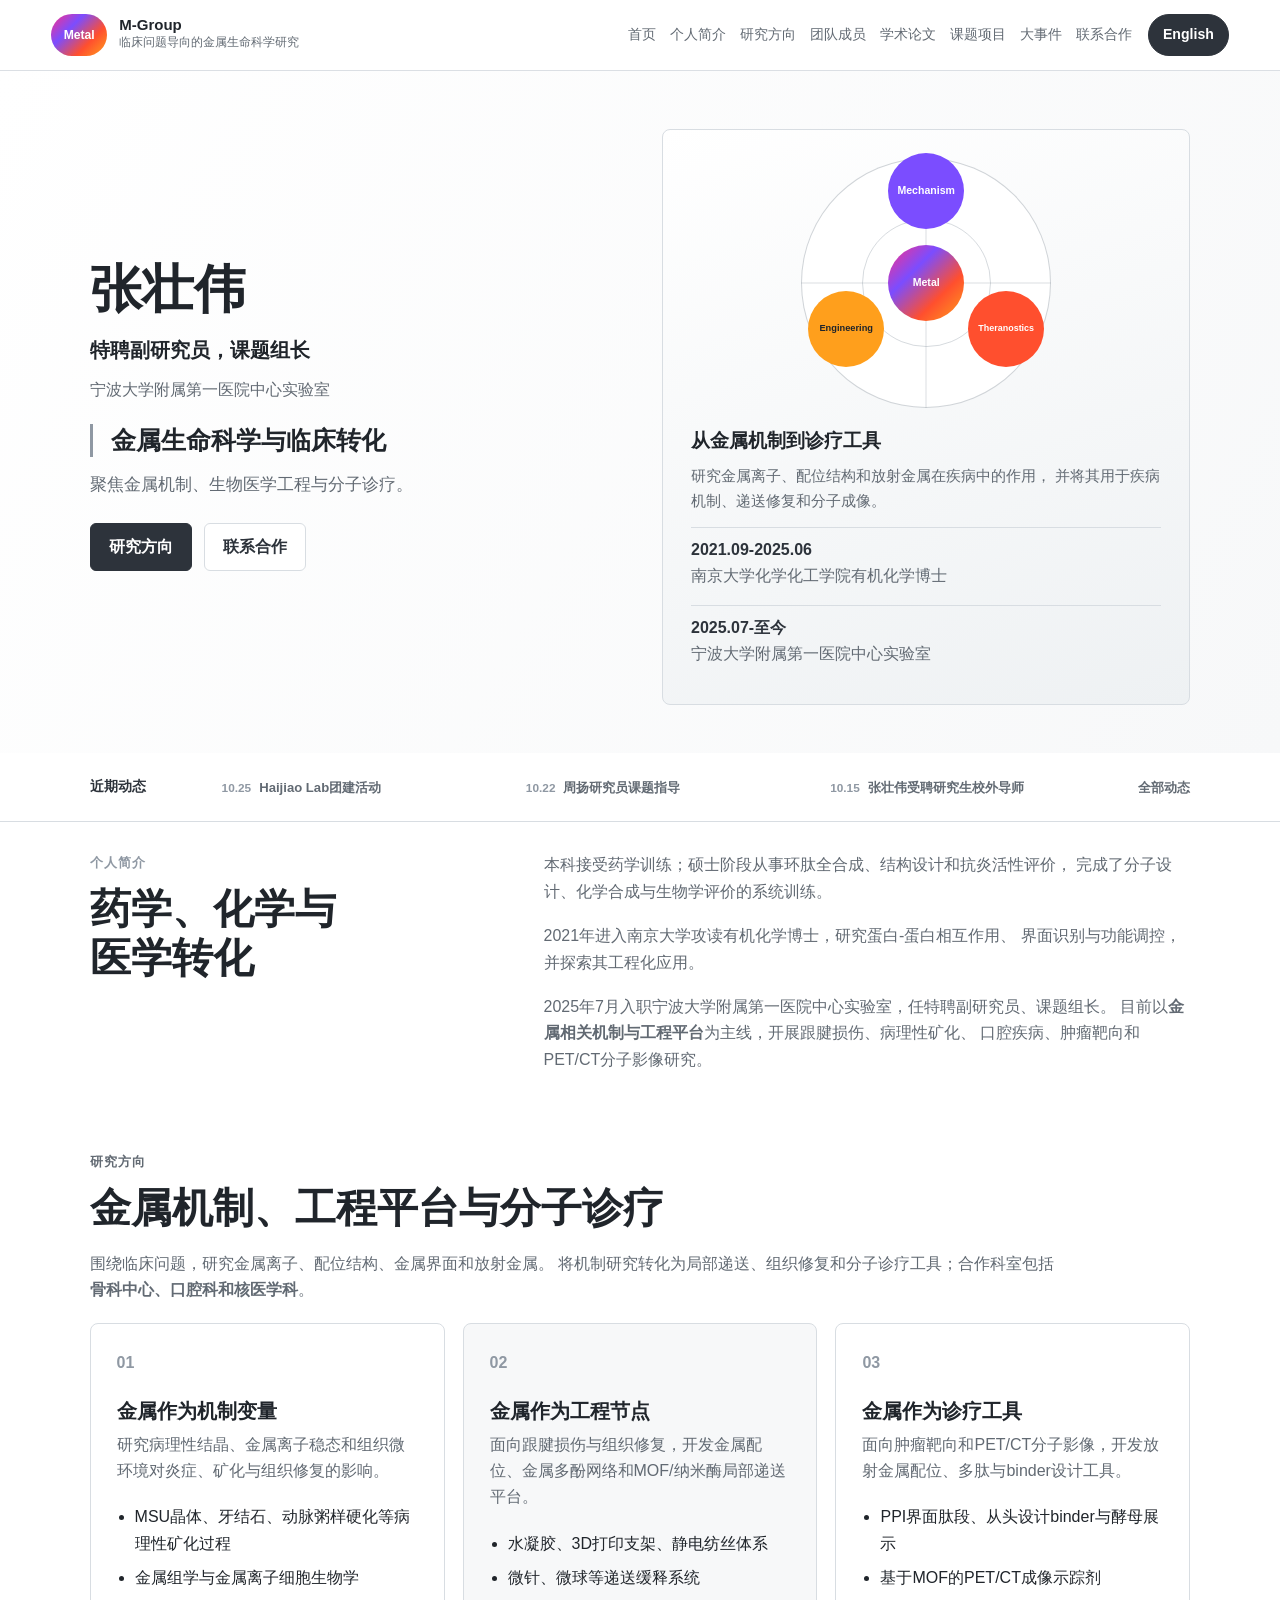
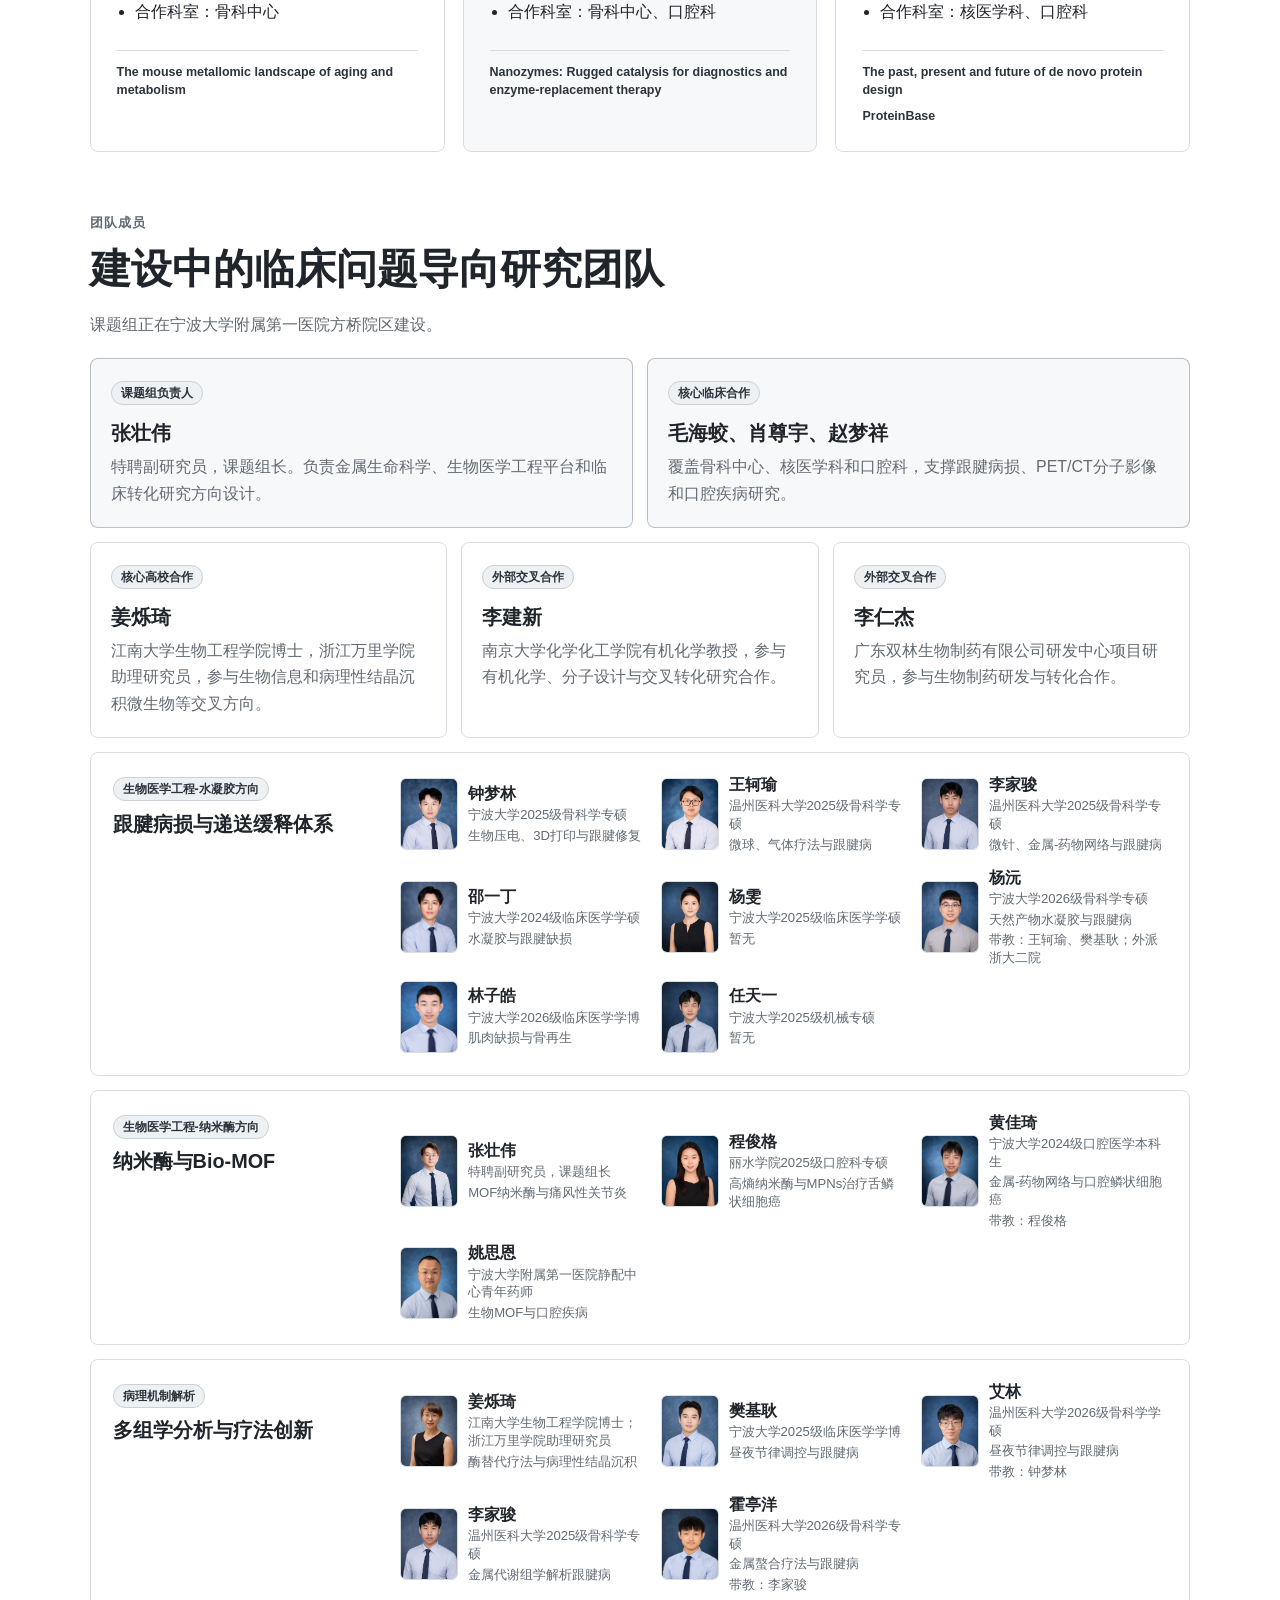
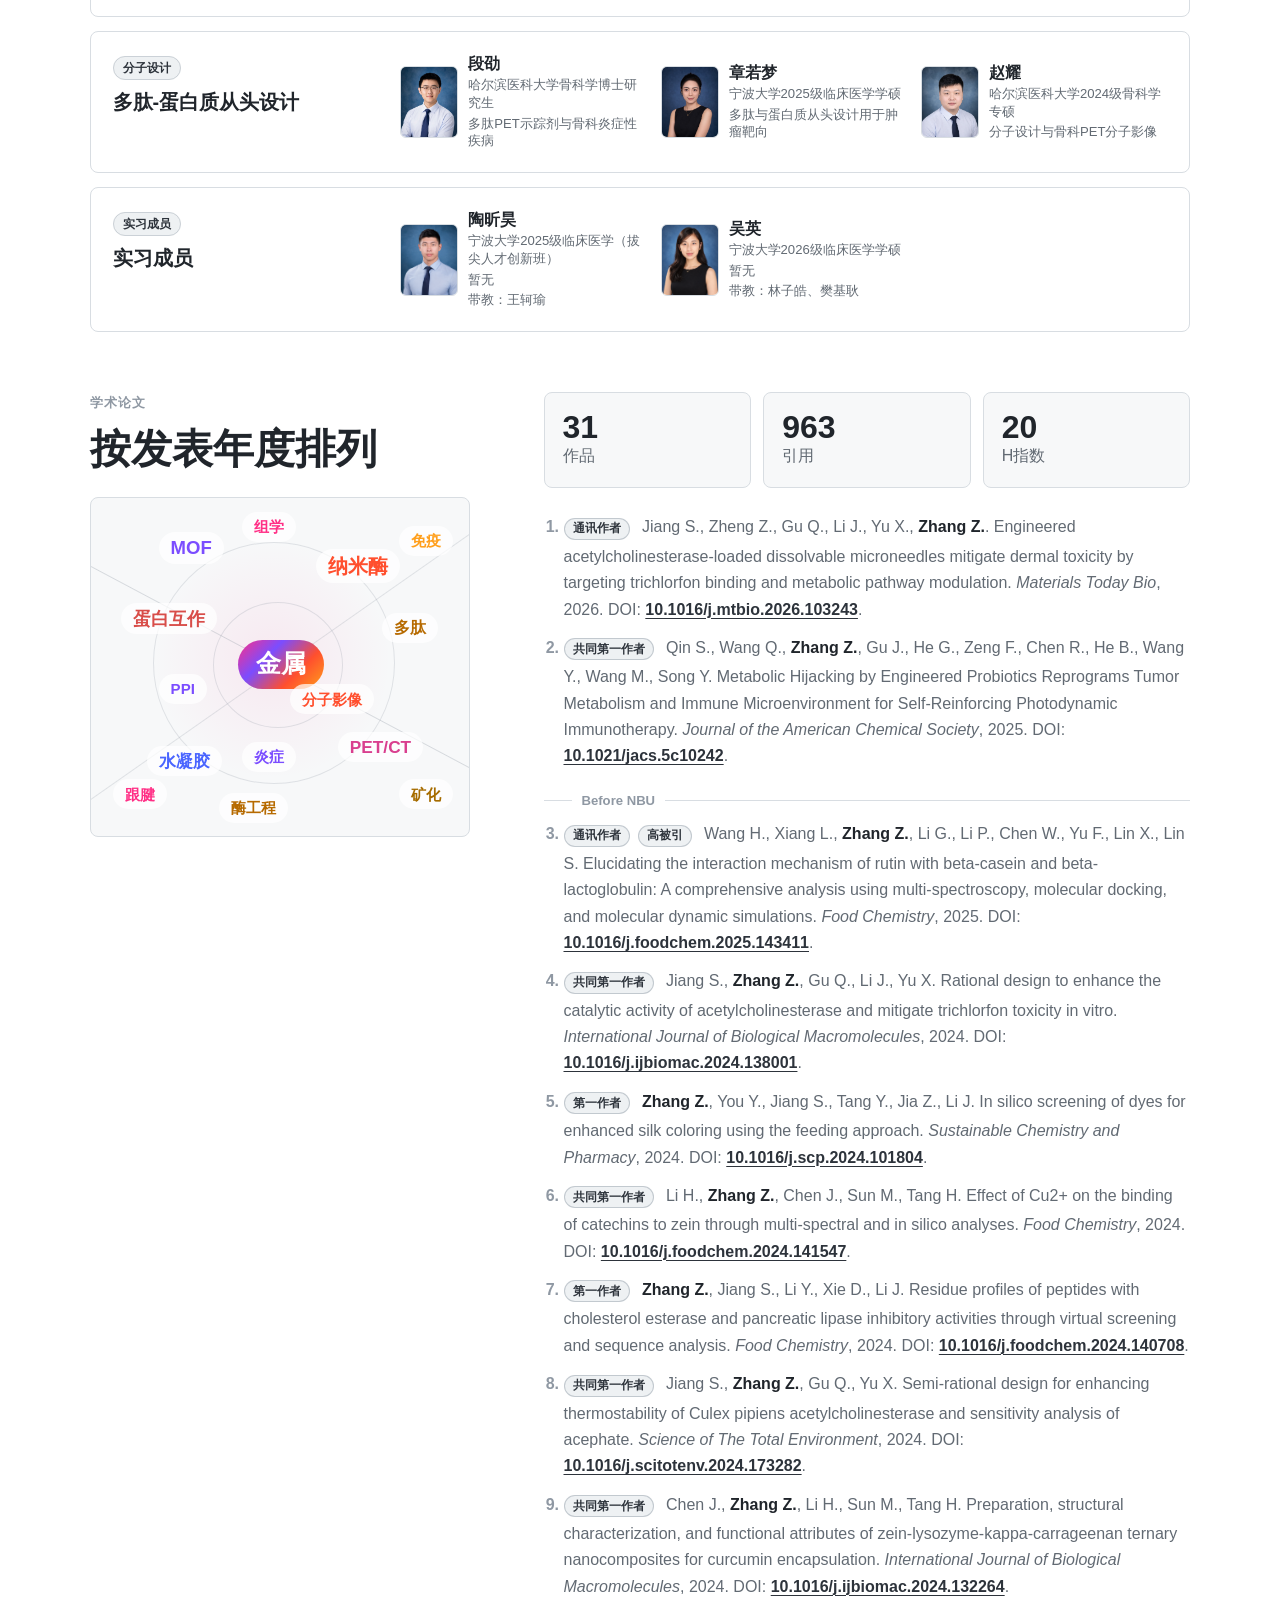
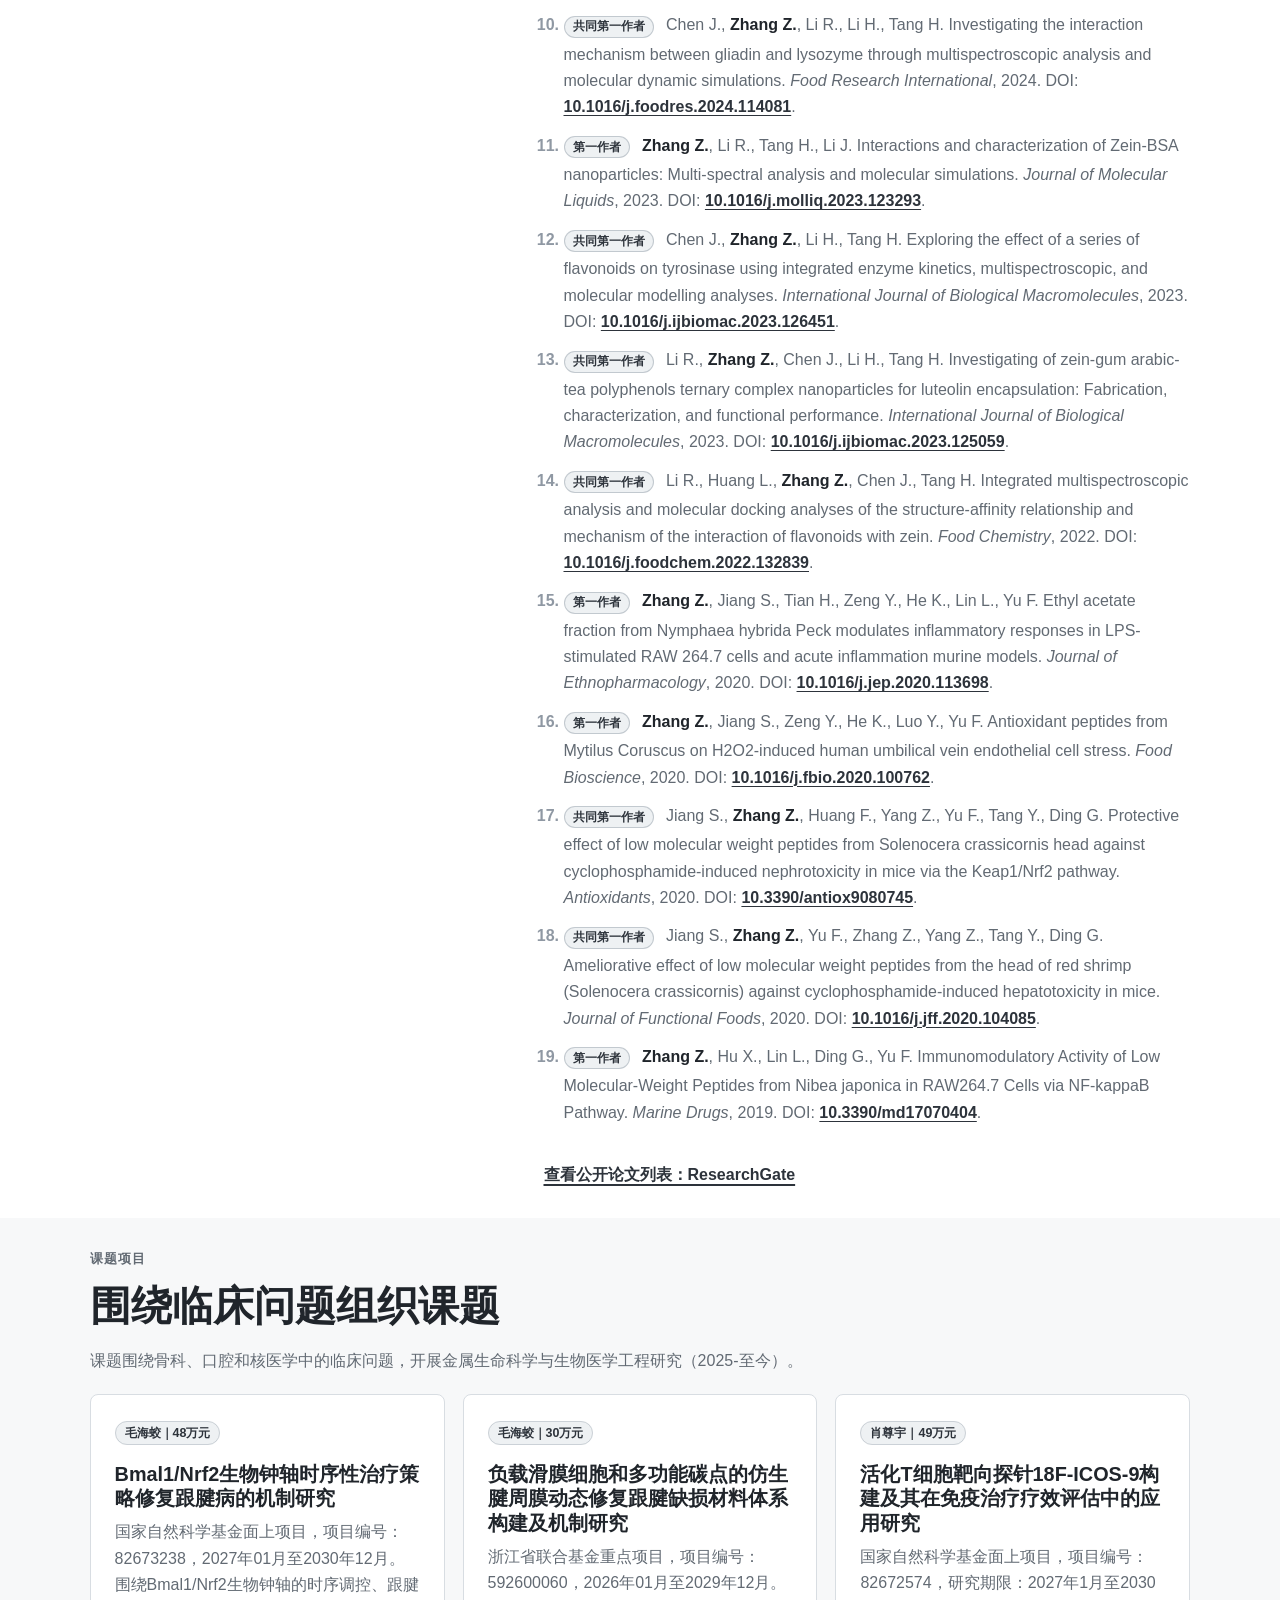
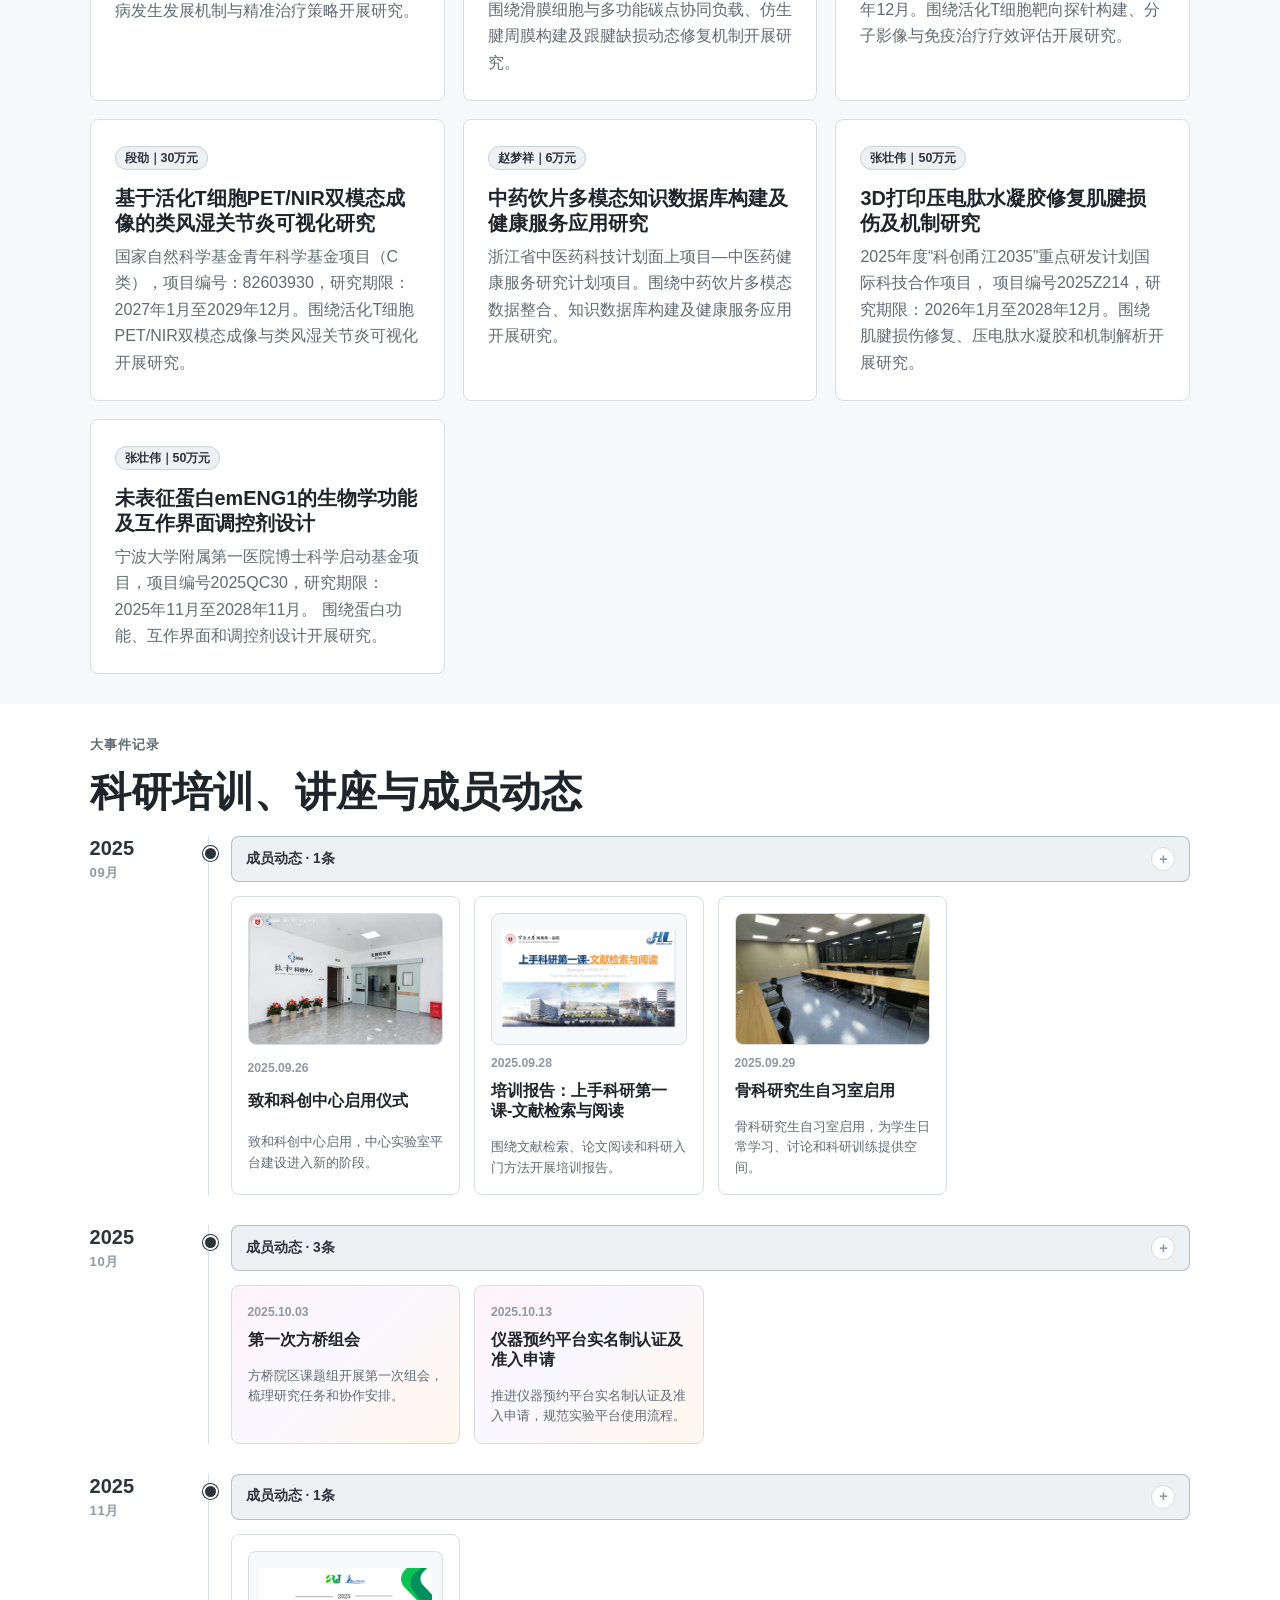
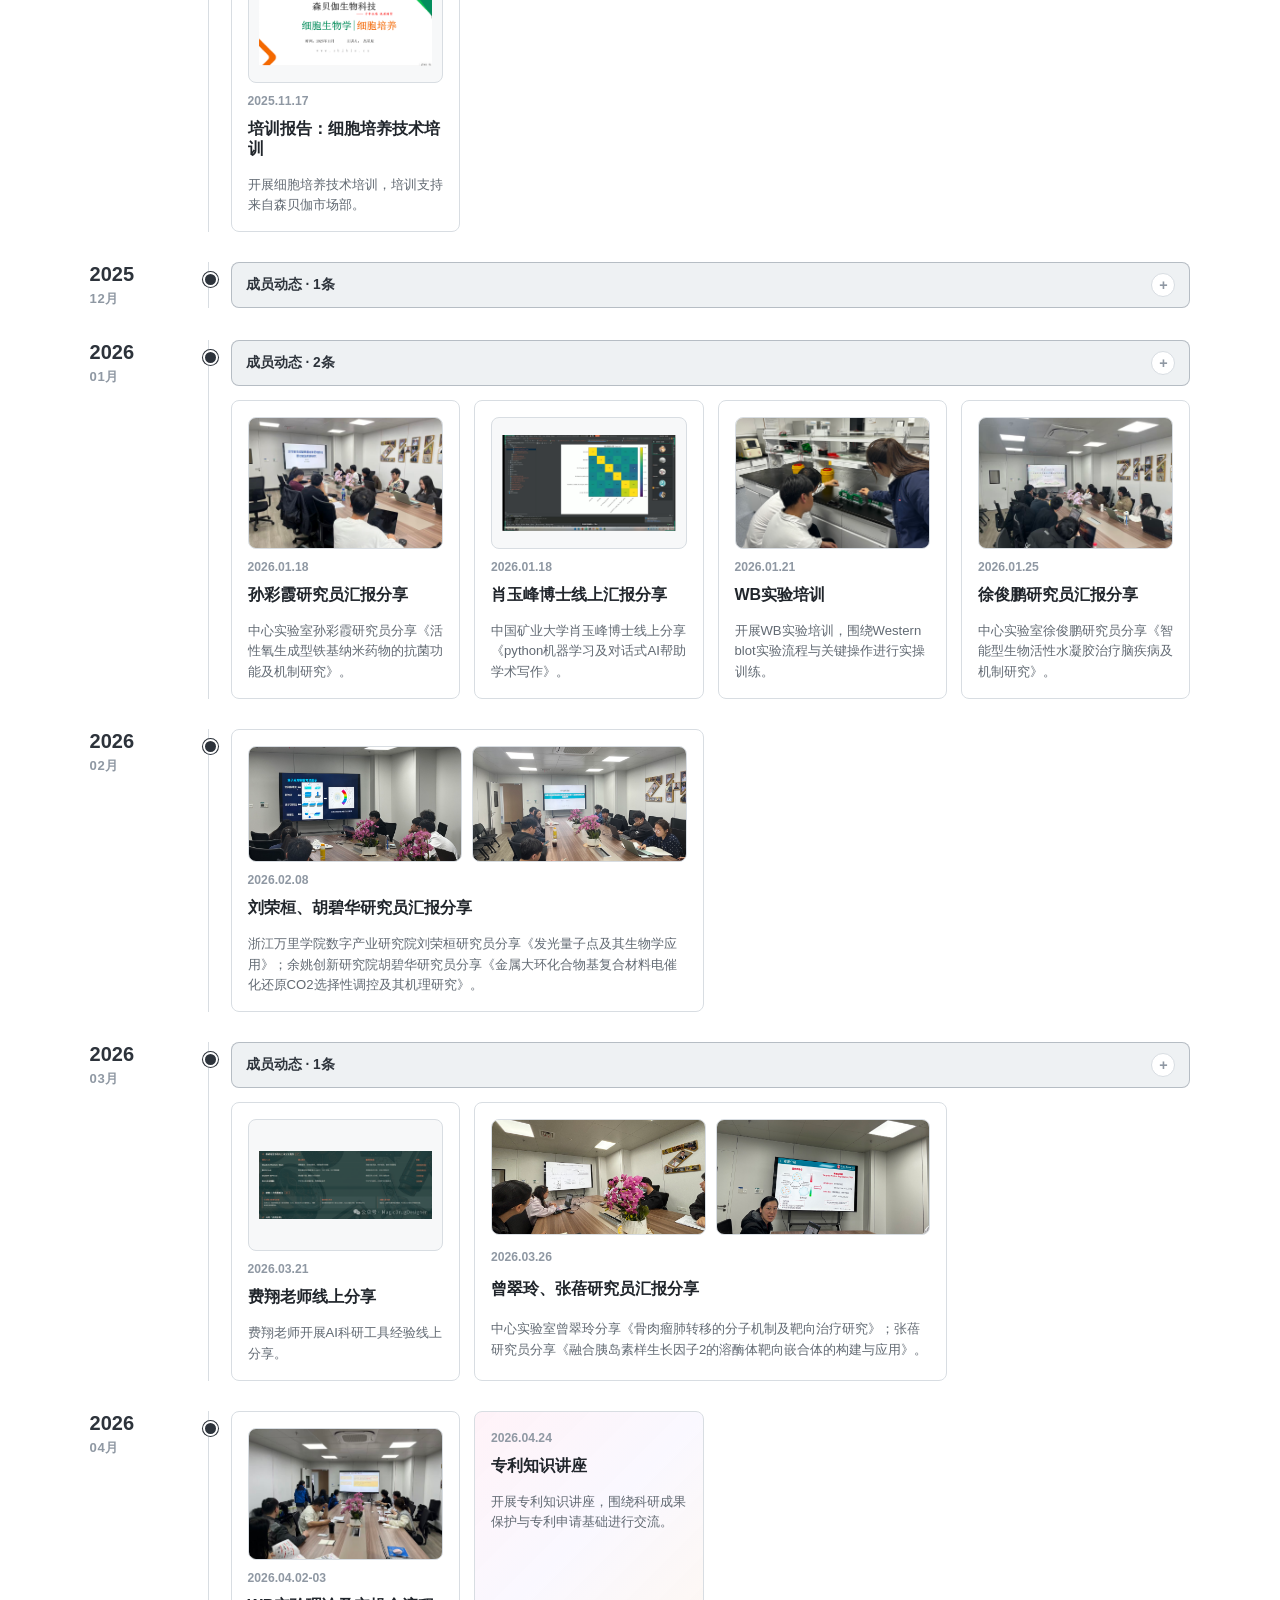
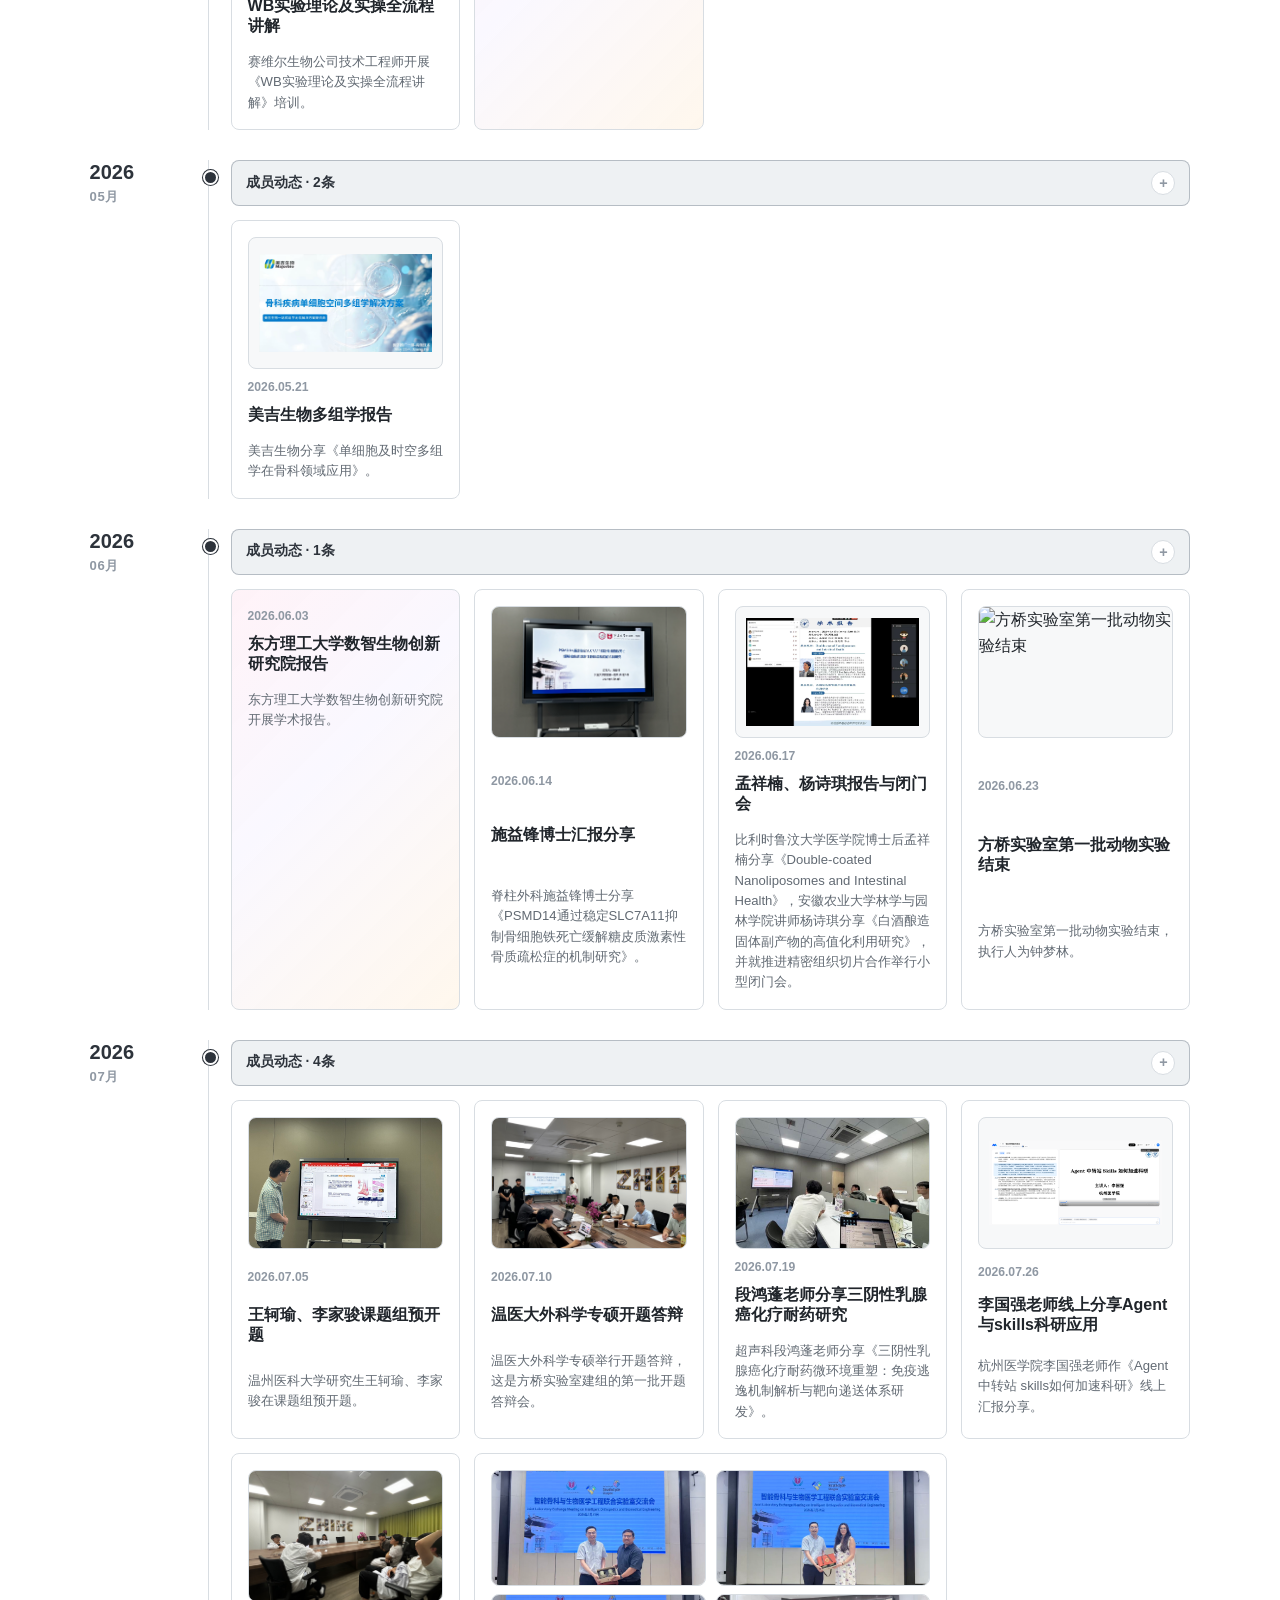
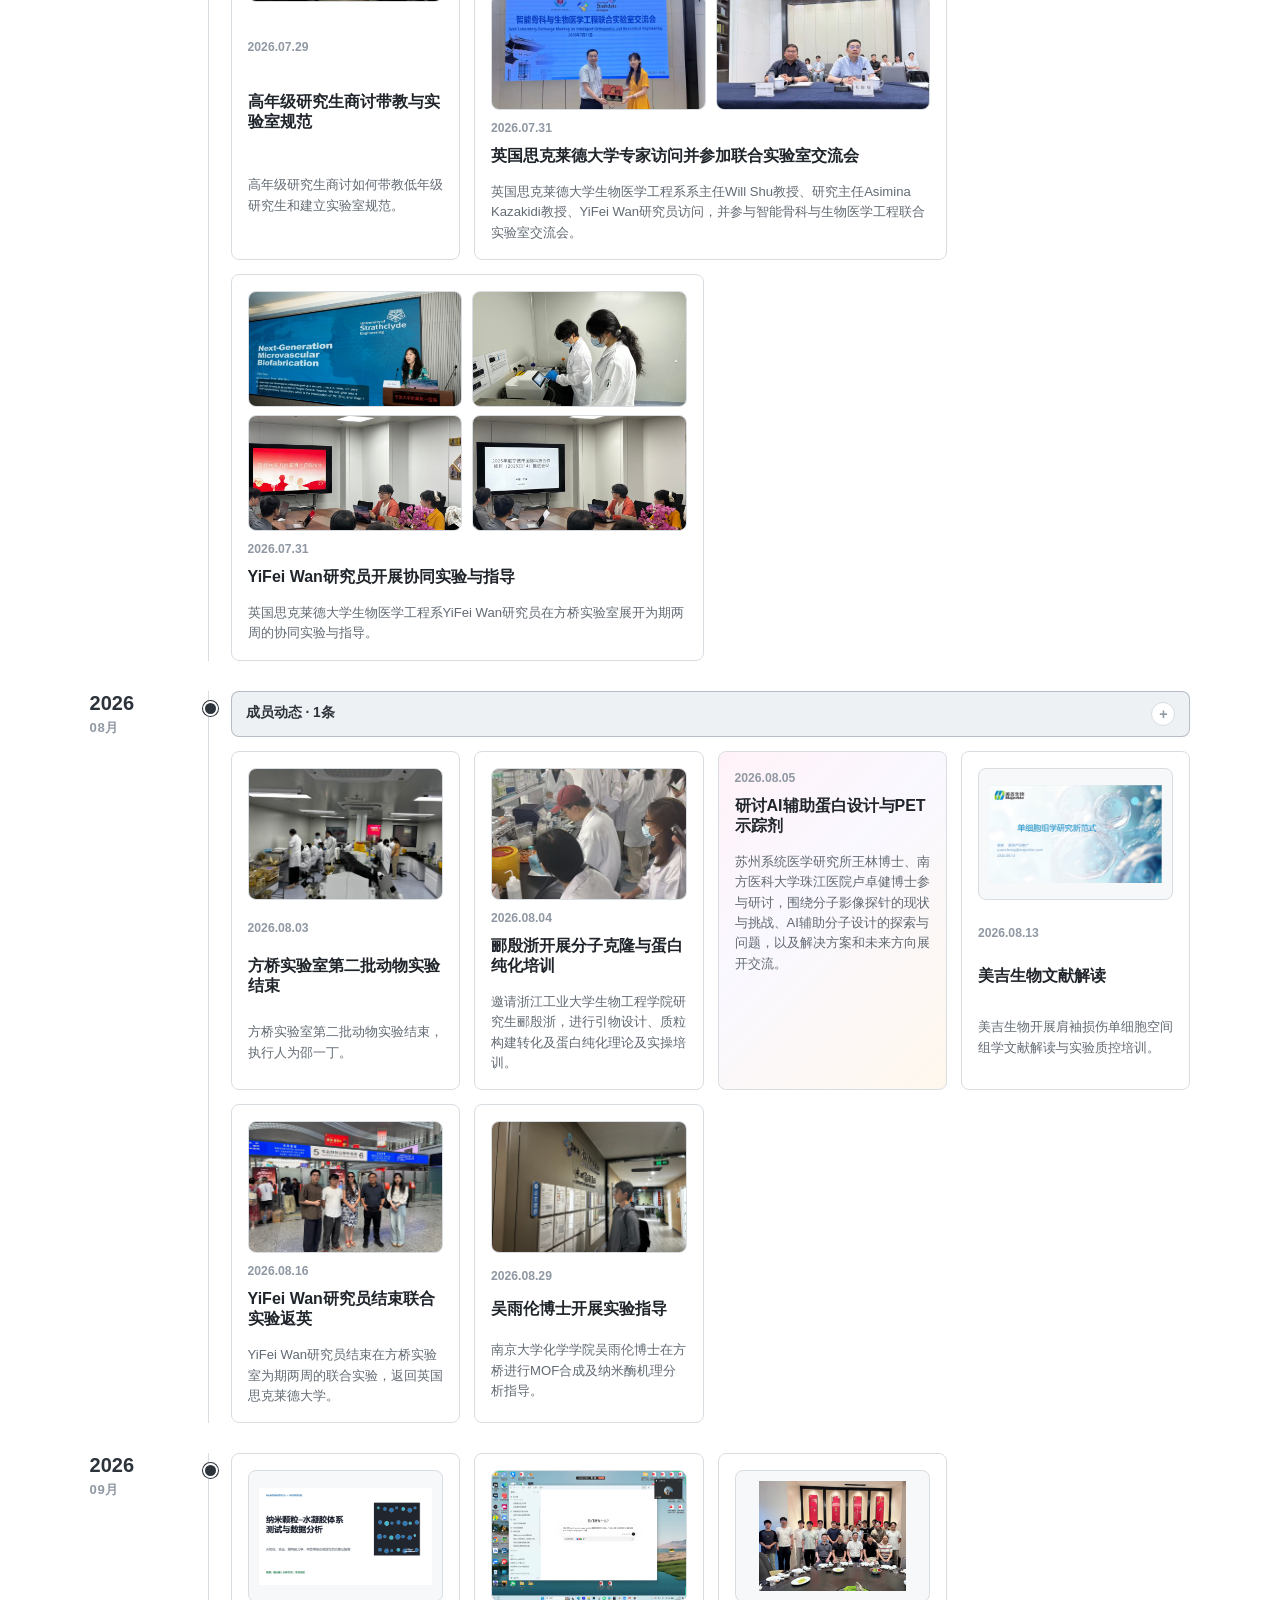
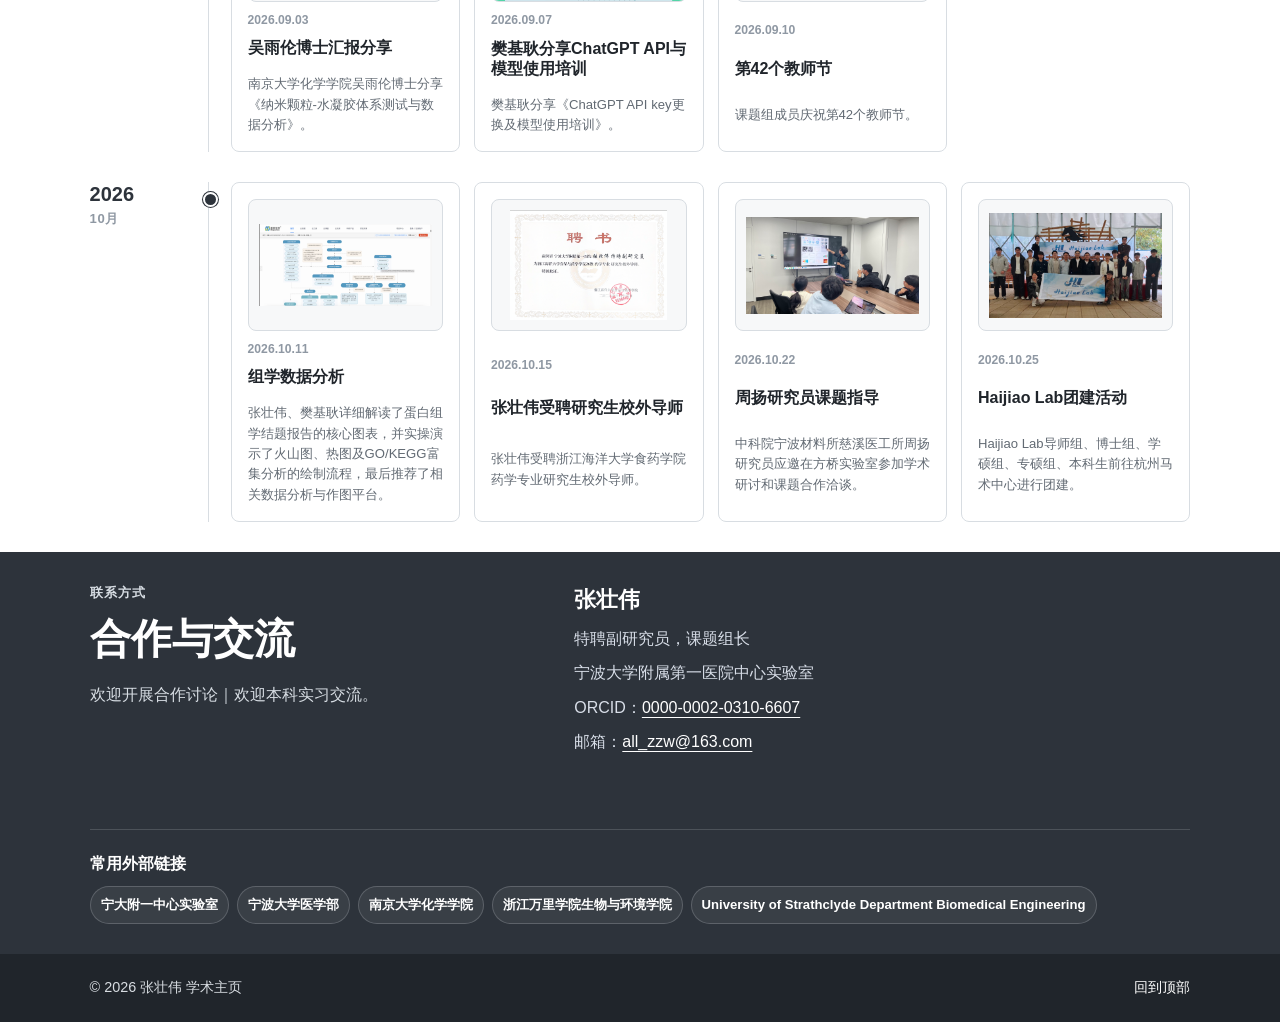
==== commit ce2f7e54: "Add October 11 omics data analysis training event" ====
--- a/index.html
+++ b/index.html
@@ -1394,6 +1394,15 @@
             </div>
             <div class="timeline-month-content">
               <div class="timeline-event-grid">
+                <article id="event-2026-10-11" class="event-card">
+                  <img class="event-photo contain" src="assets/event-2026-10-11-omics-data-analysis.png" alt="组学数据分析培训中展示的蛋白组学分析流程" loading="lazy" />
+                  <time data-lang="zh" datetime="2026-10-11">2026.10.11</time>
+                  <time data-lang="en" datetime="2026-10-11">2026.10.11</time>
+                  <h3 data-lang="zh">组学数据分析</h3>
+                  <h3 data-lang="en">Omics data analysis</h3>
+                  <p data-lang="zh">张壮伟、樊基耿详细解读了蛋白组学结题报告的核心图表，并实操演示了火山图、热图及GO/KEGG富集分析的绘制流程，最后推荐了相关数据分析与作图平台。</p>
+                  <p data-lang="en">Zhuangwei Zhang and Jigeng Fan provided a detailed interpretation of the key figures in a final proteomics report and demonstrated how to generate volcano plots, heatmaps, and GO/KEGG enrichment plots. They also recommended platforms for data analysis and visualization.</p>
+                </article>
                 <article id="event-2026-10-15" class="event-card">
                   <img class="event-photo contain" src="assets/event-2026-10-15-zhang-graduate-supervisor.png" alt="张壮伟受聘浙江海洋大学食品与药学学院药学专业研究生校外导师聘书" loading="lazy" />
                   <time data-lang="zh" datetime="2026-10-15">2026.10.15</time>
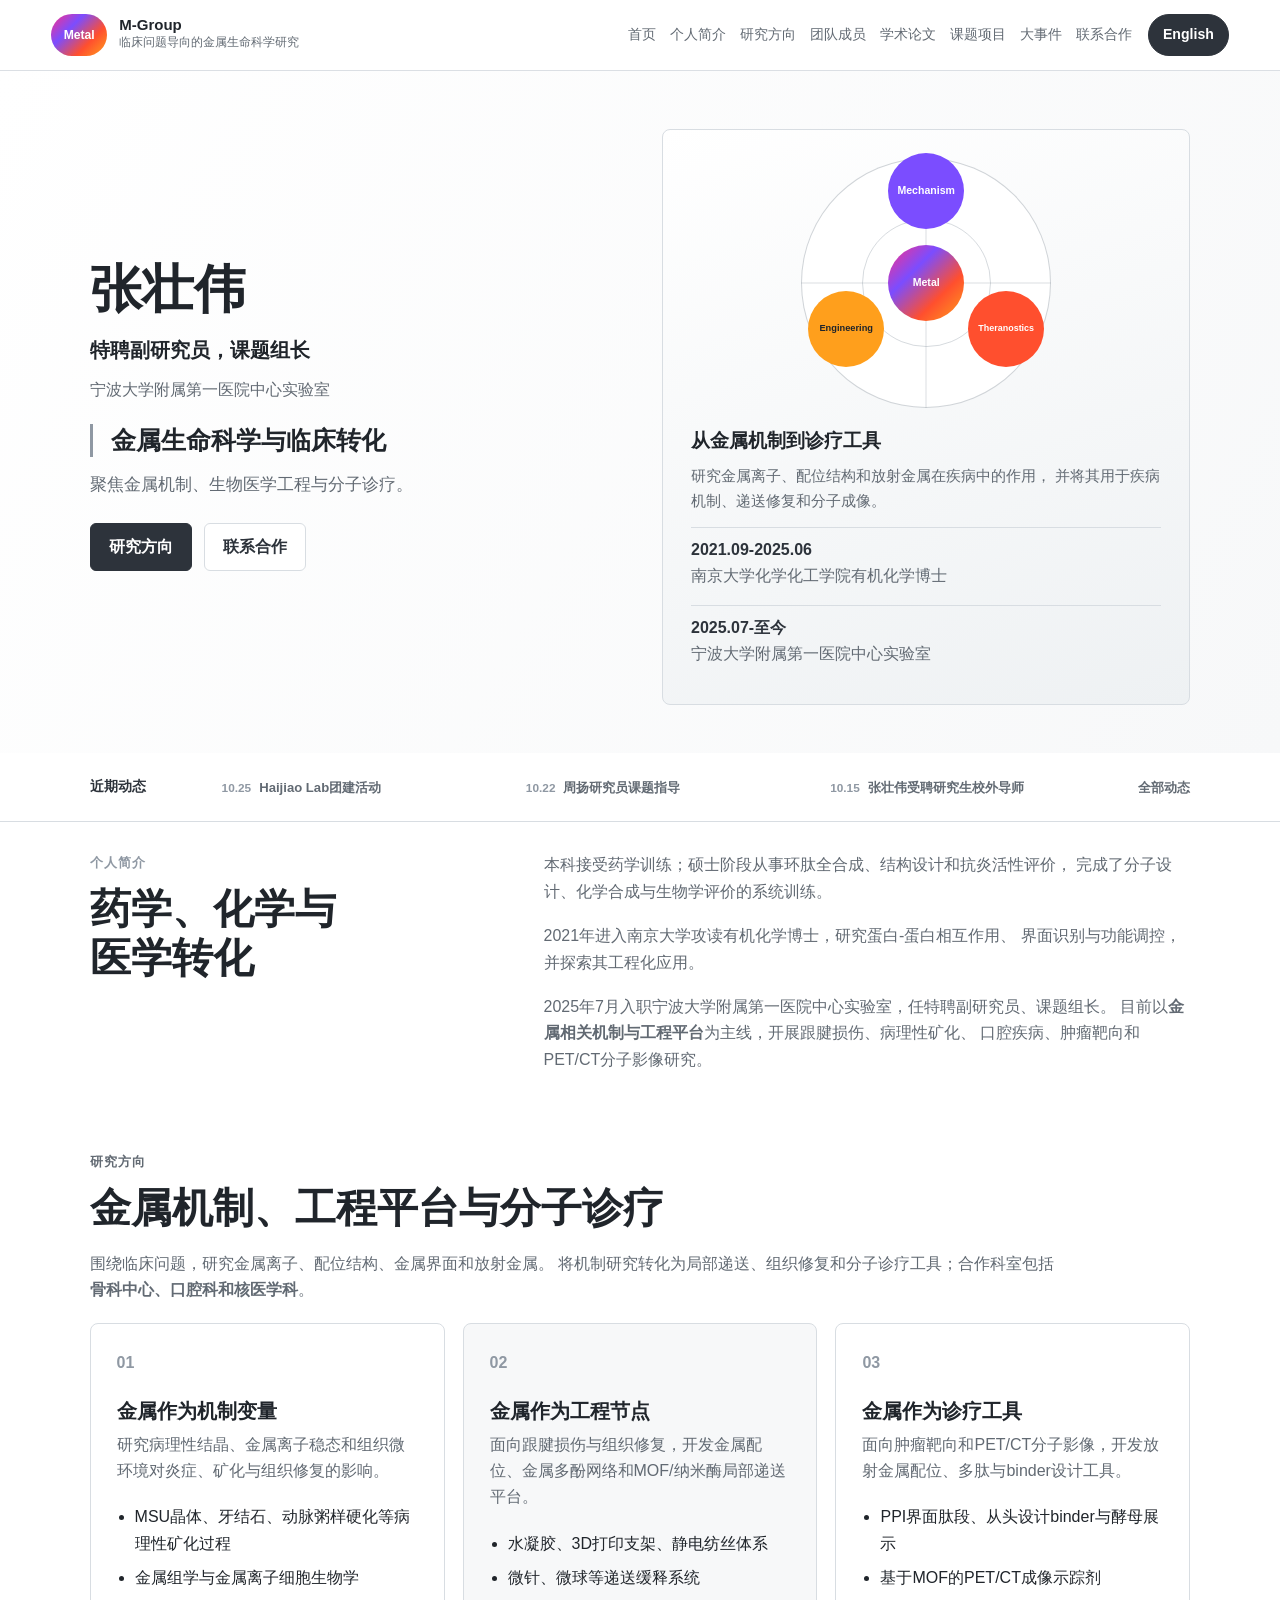
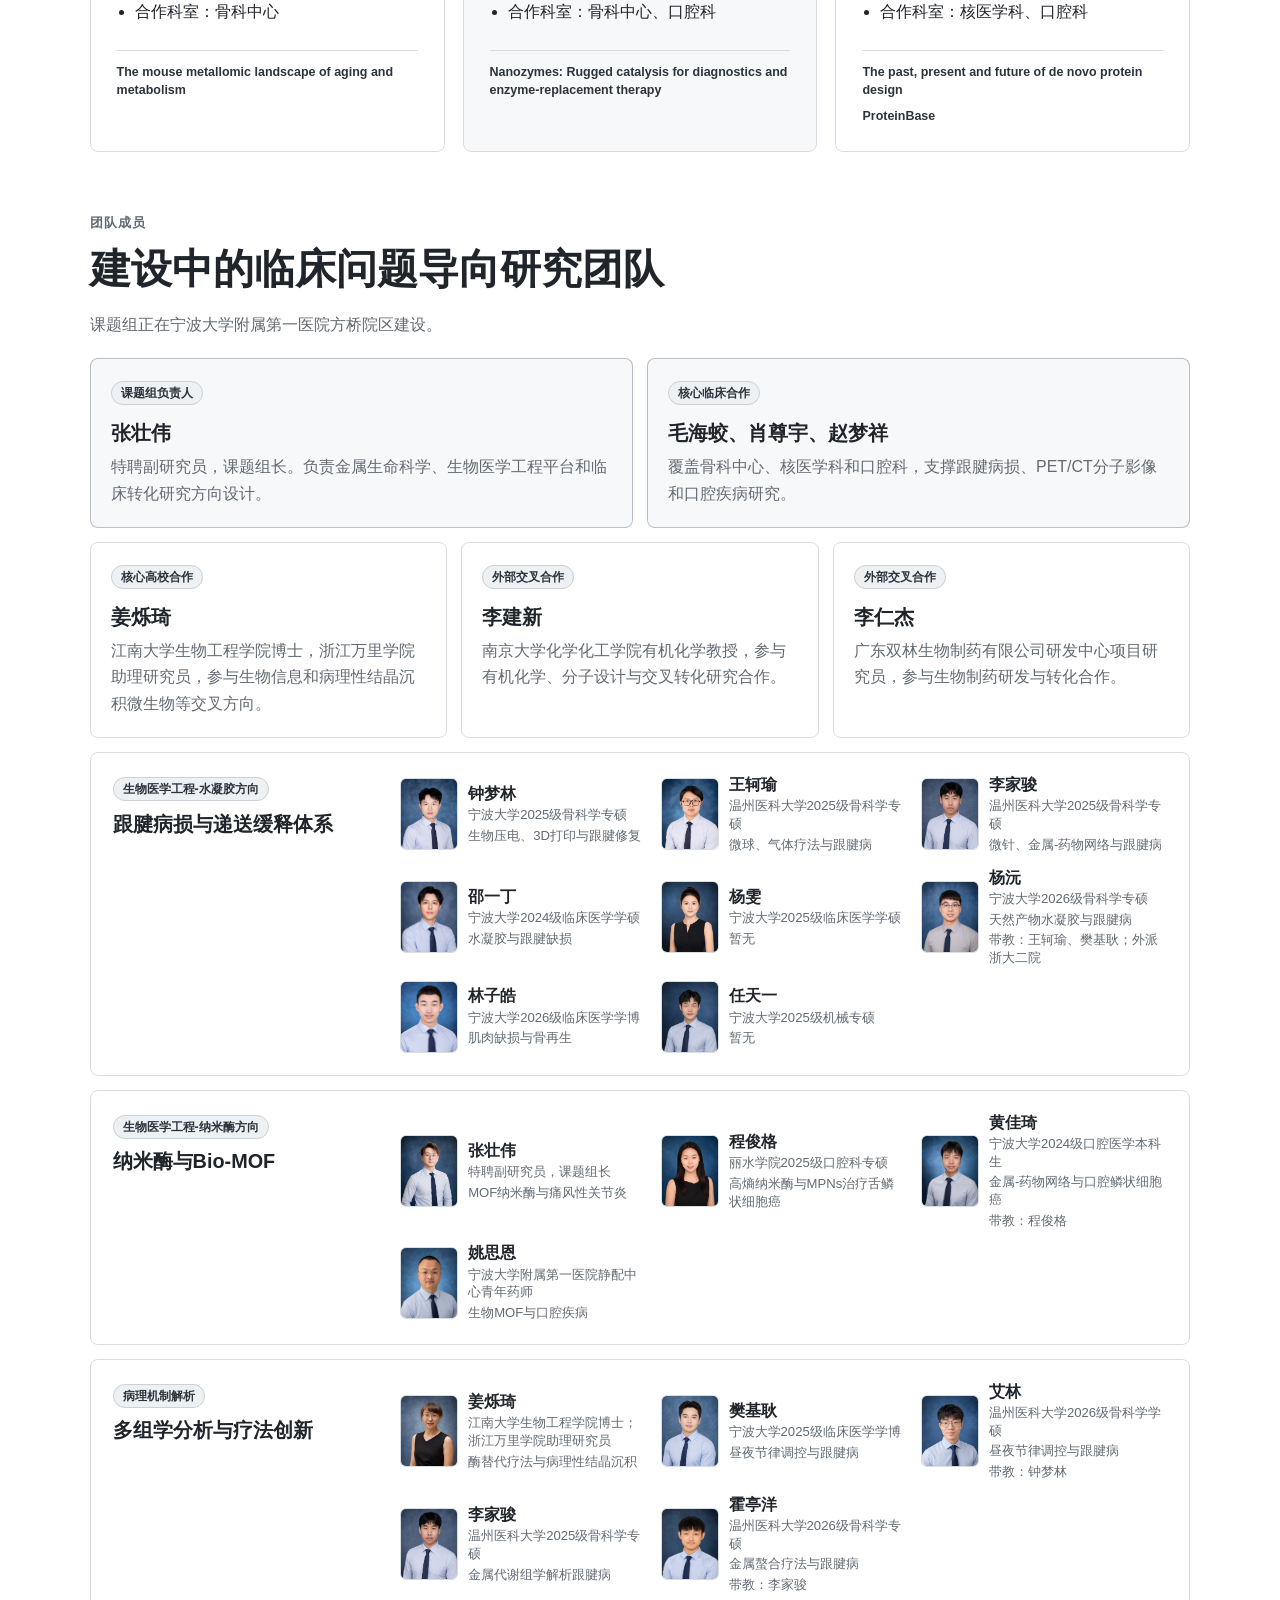
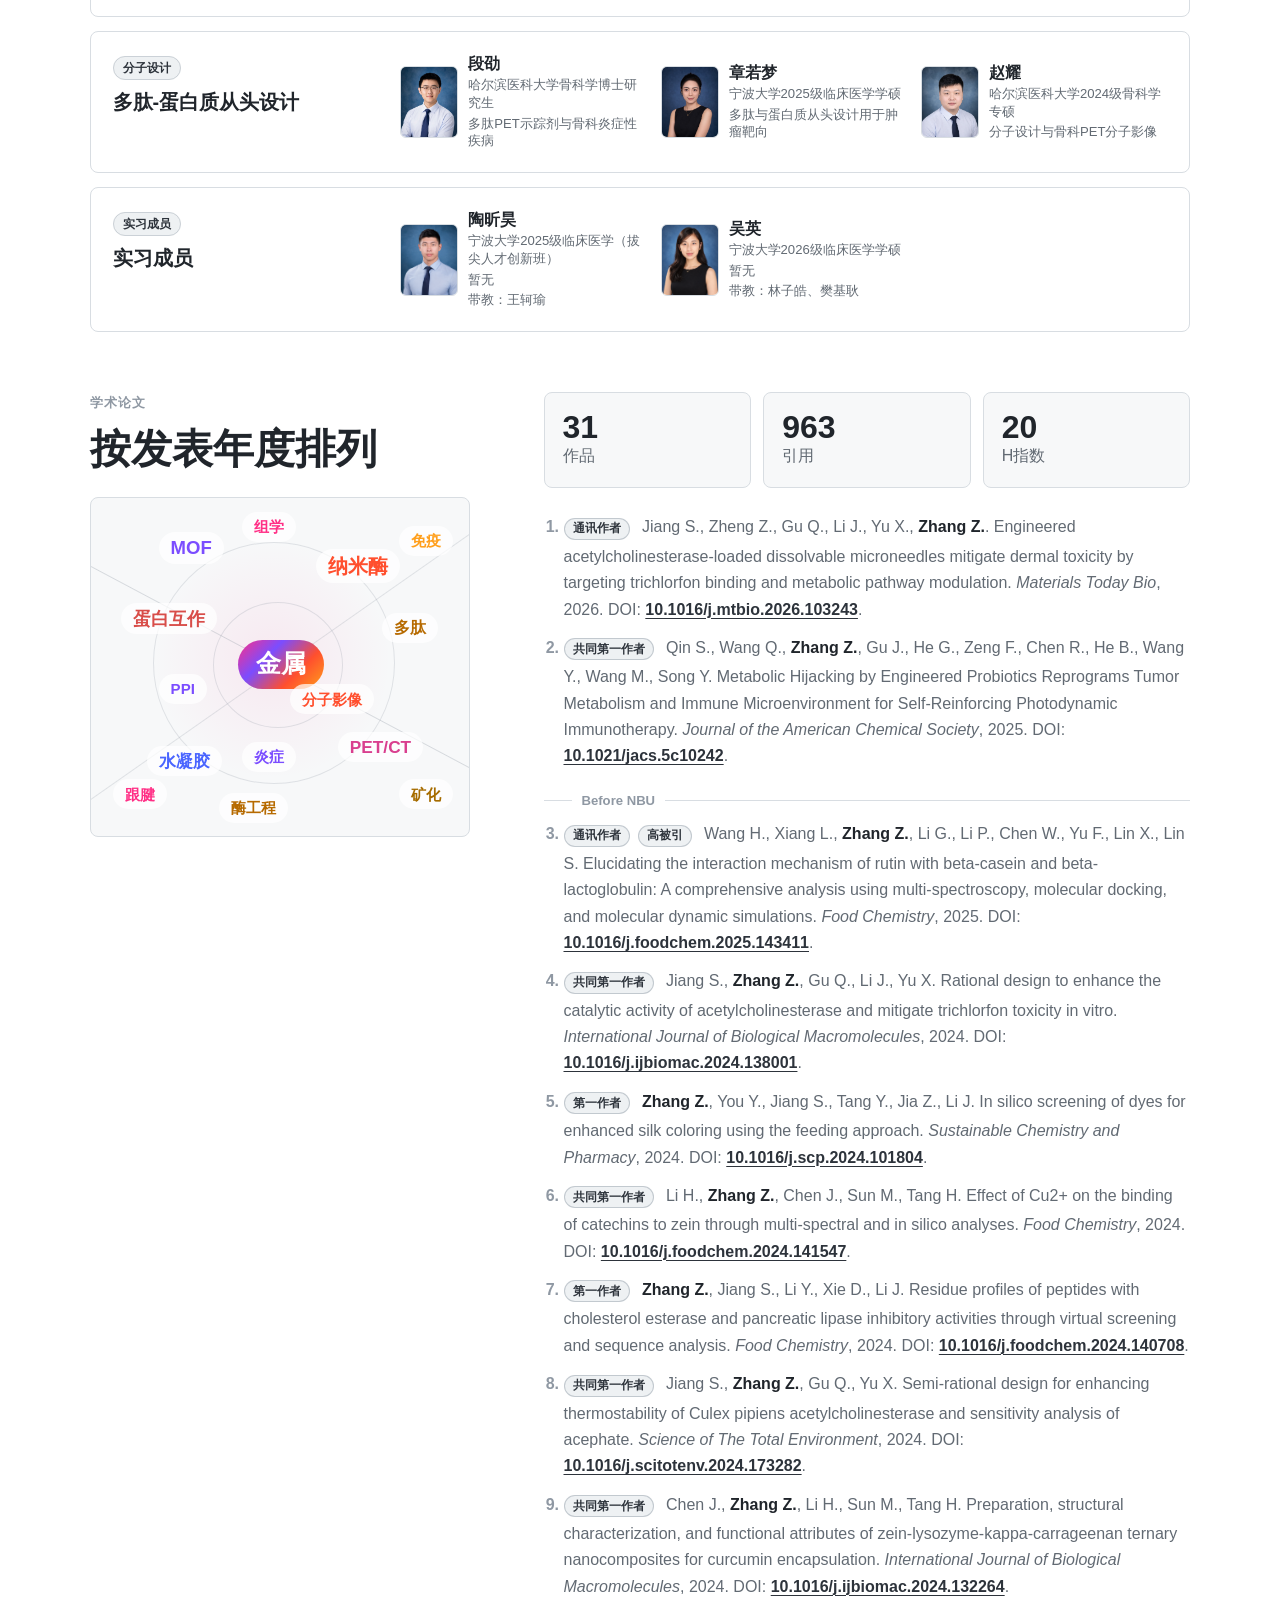
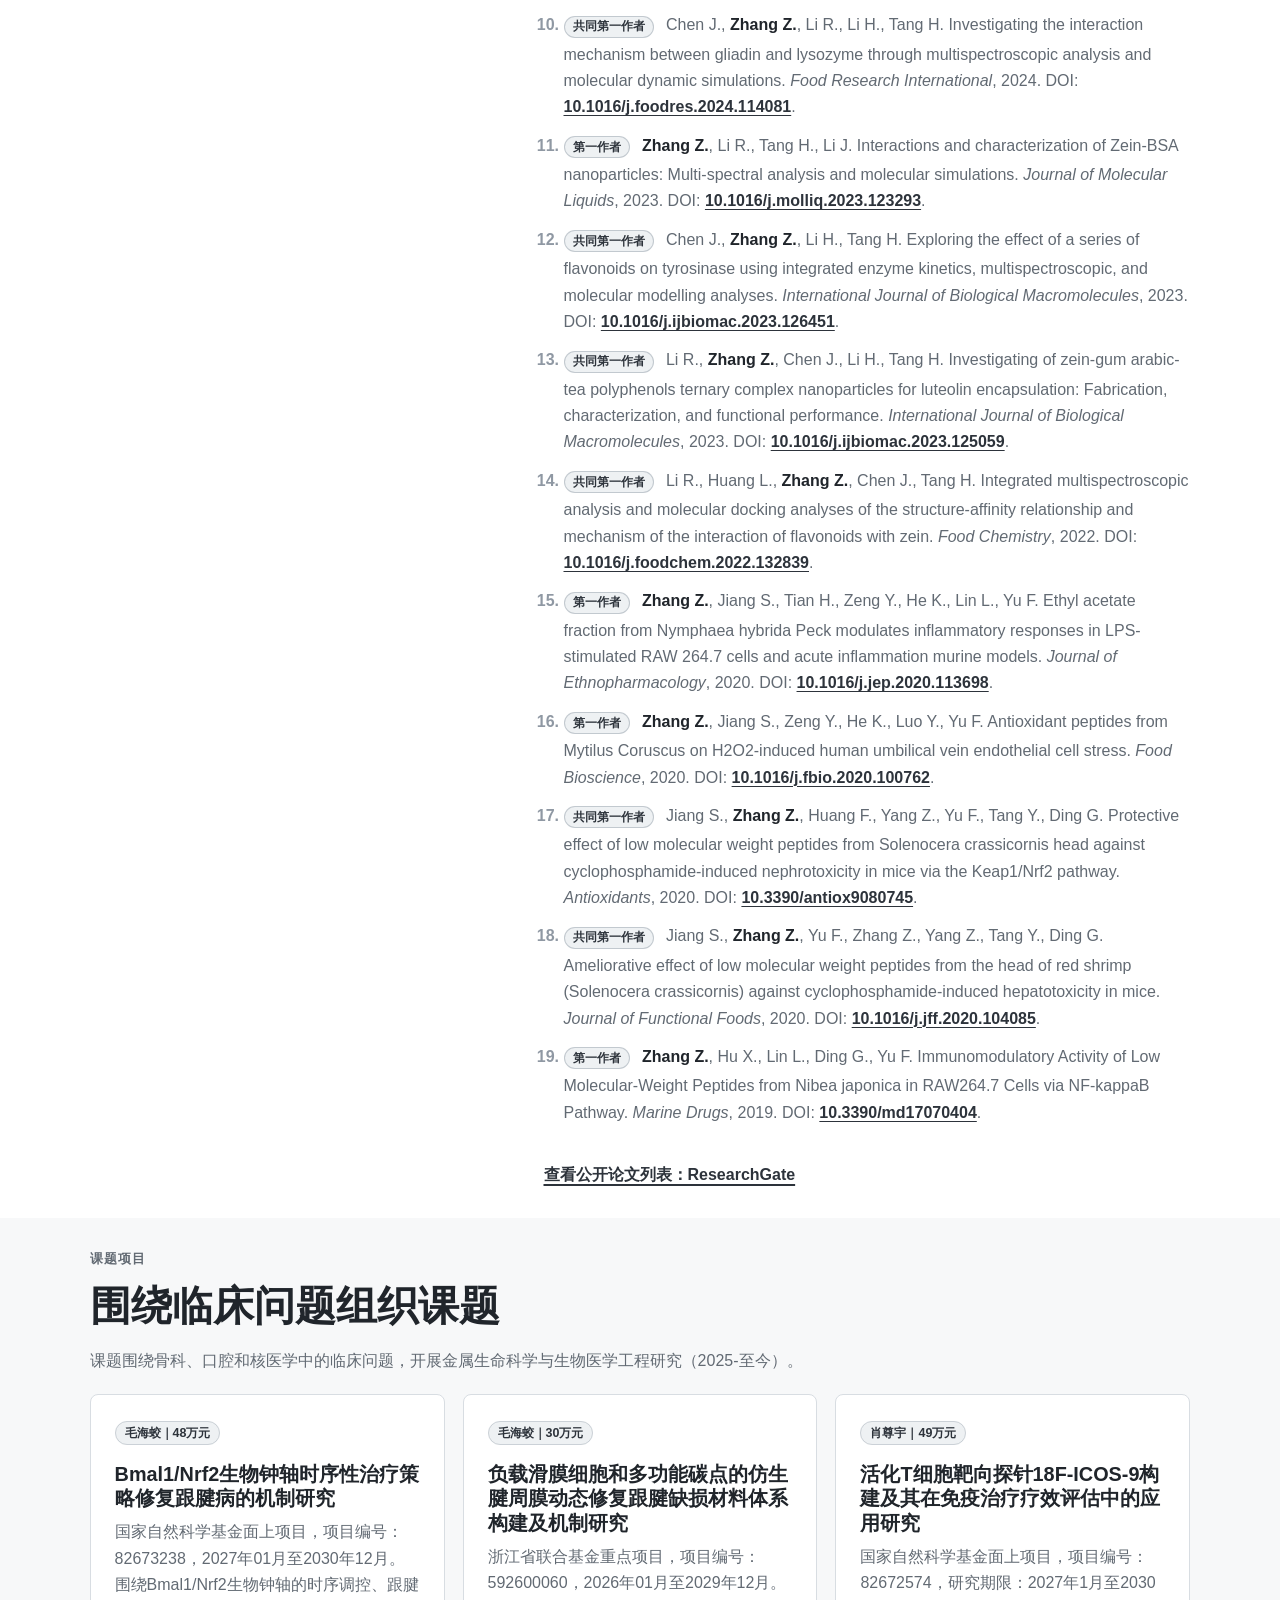
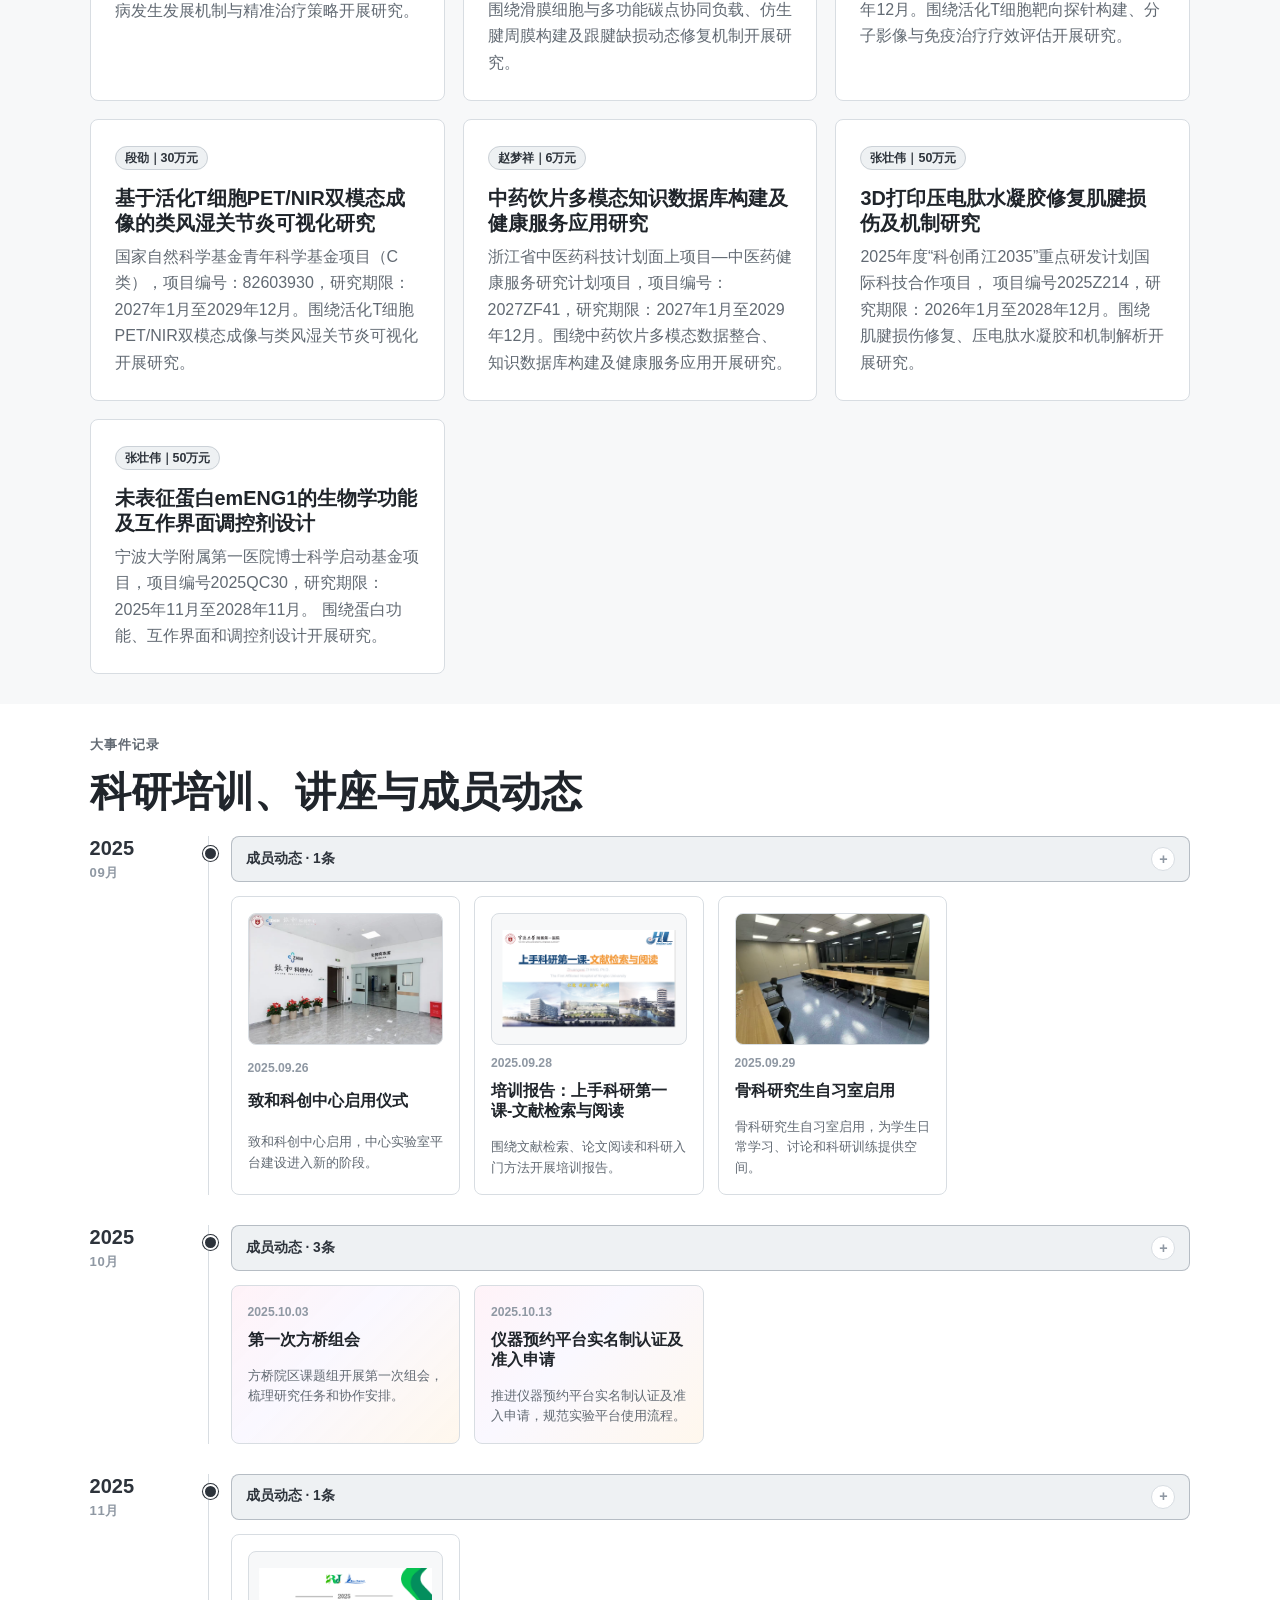
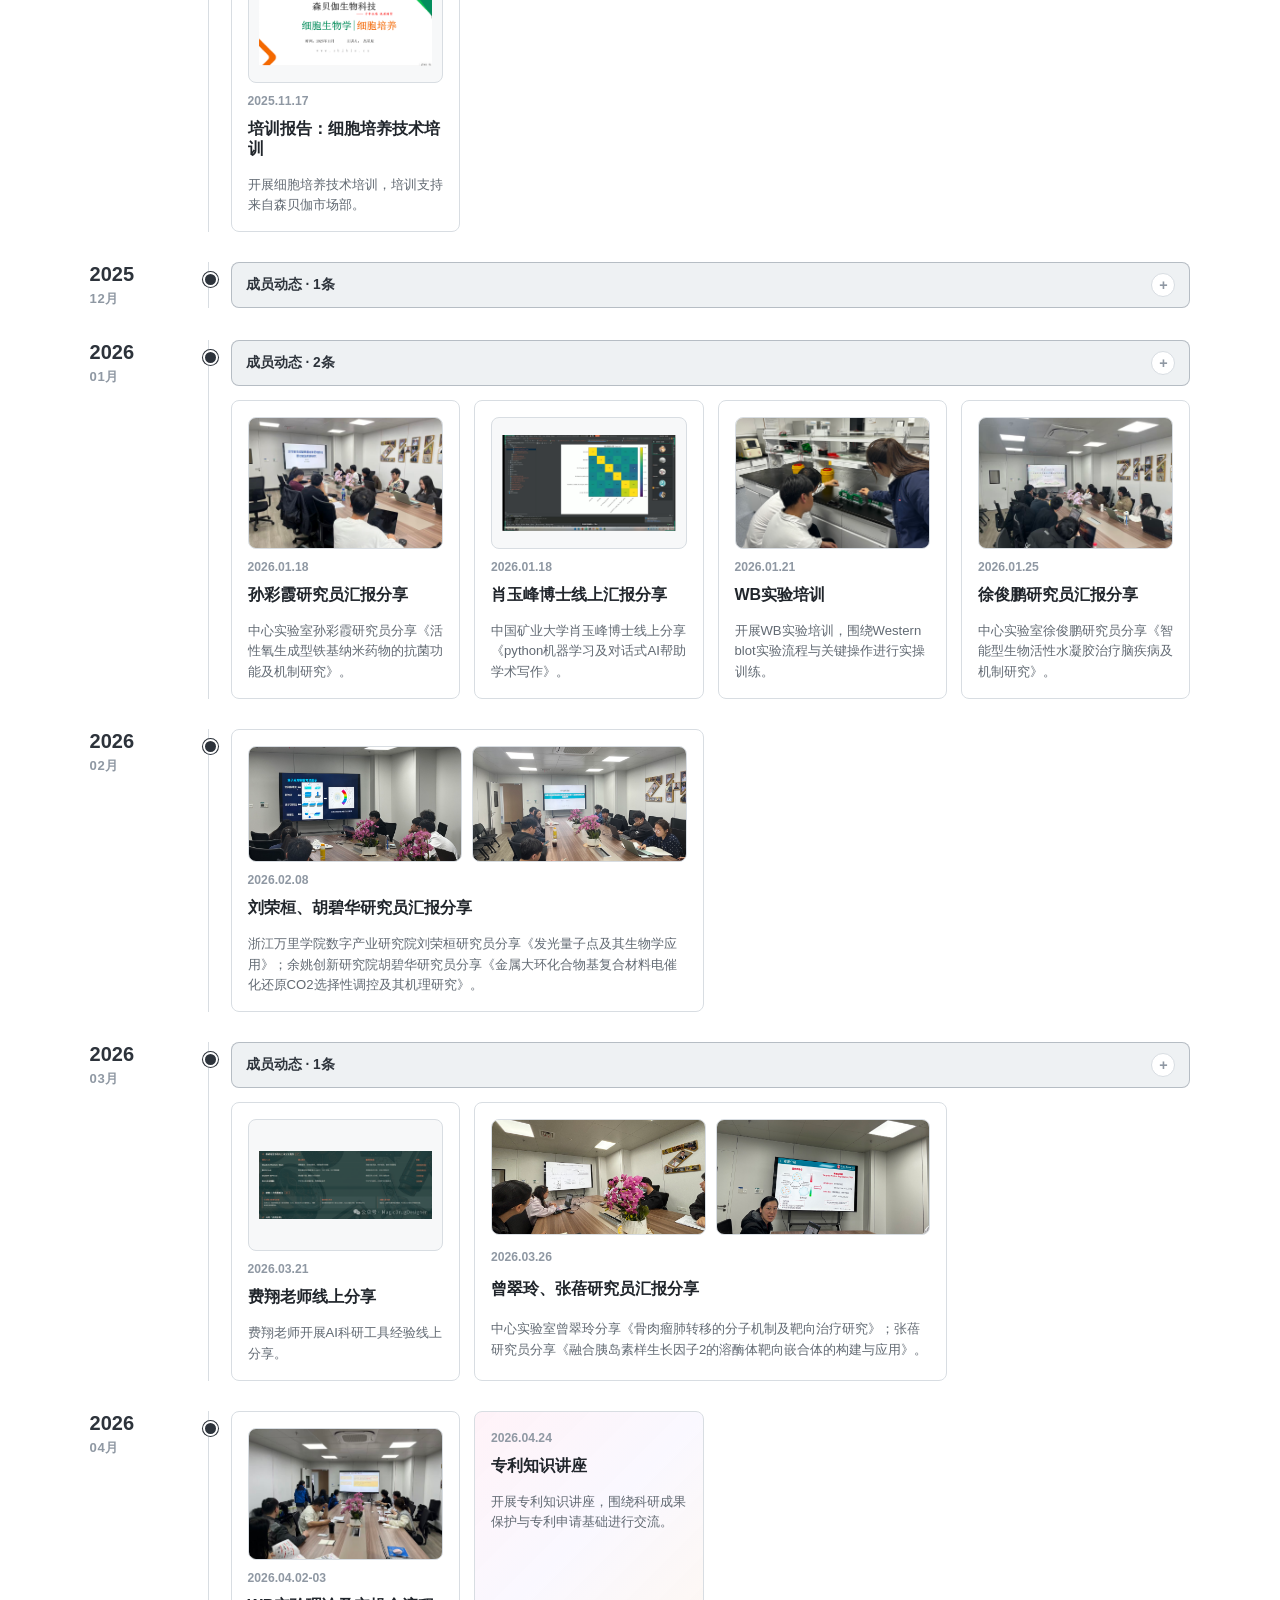
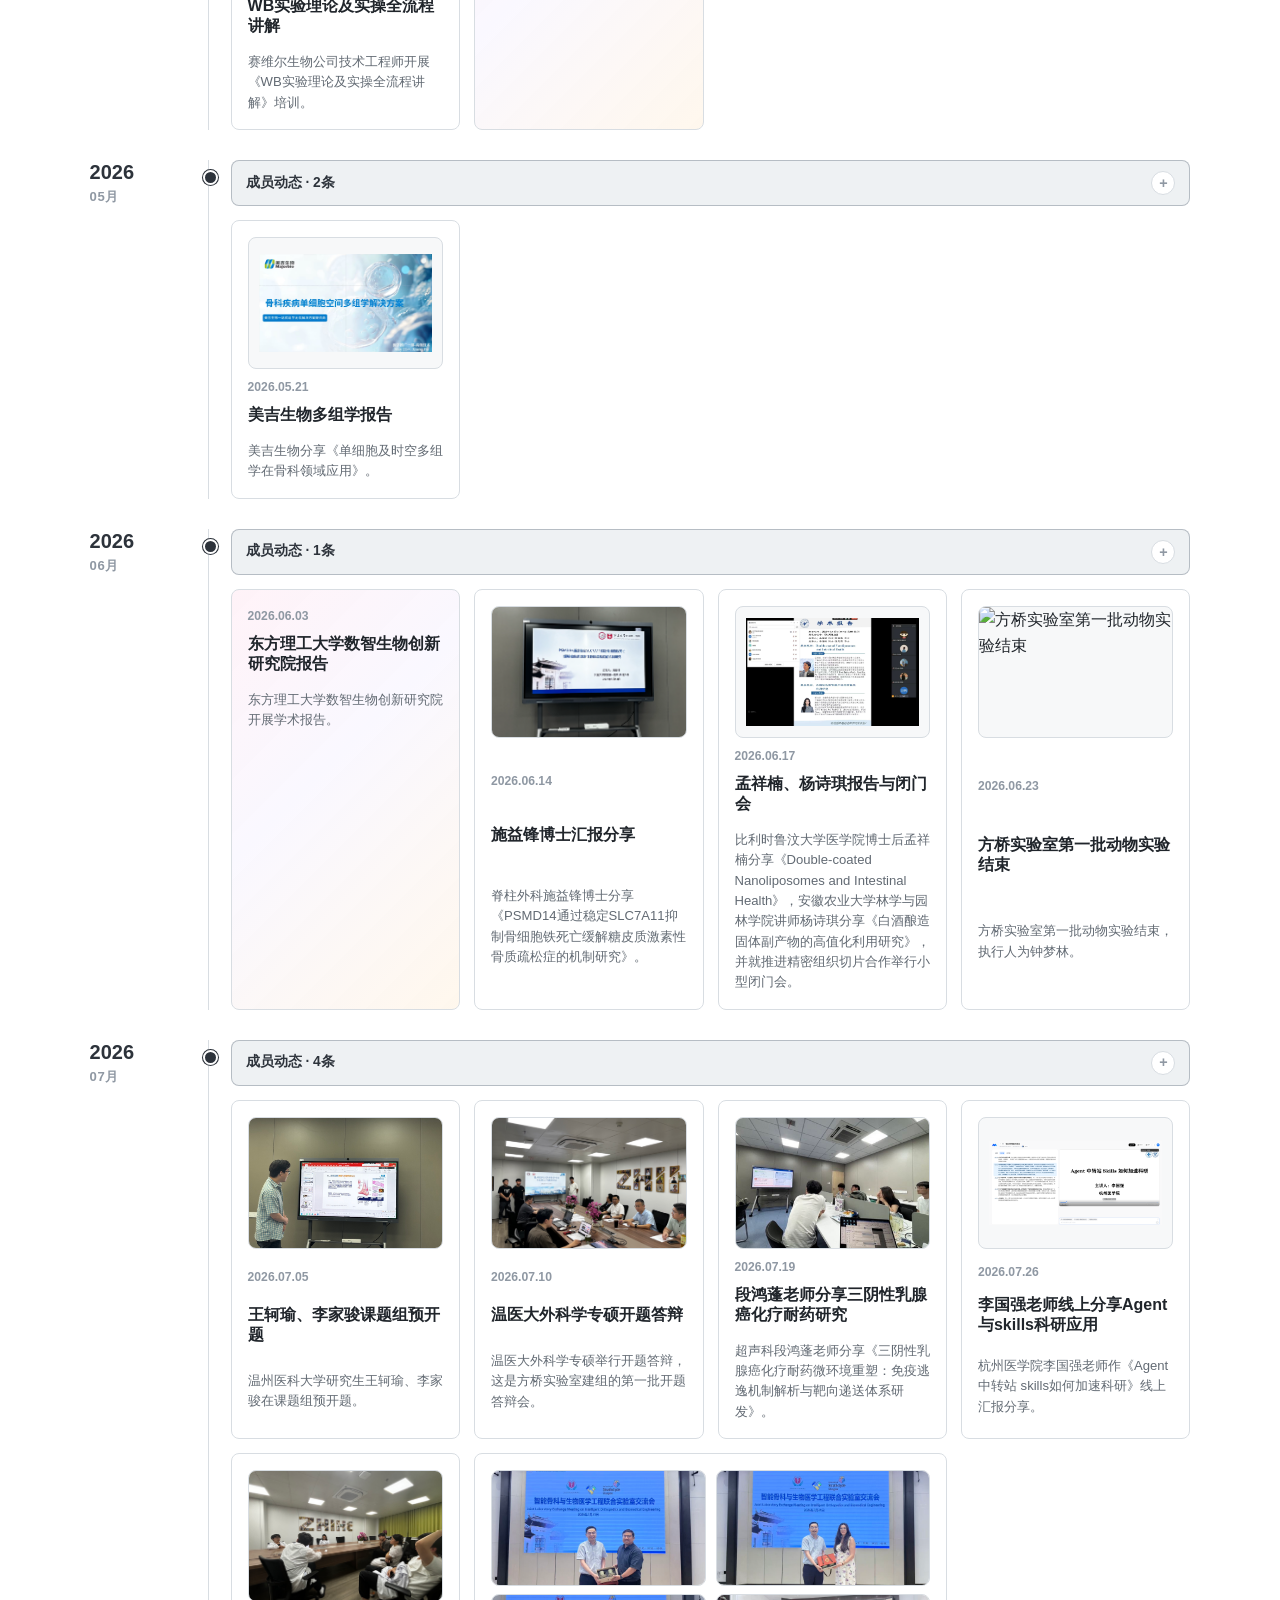
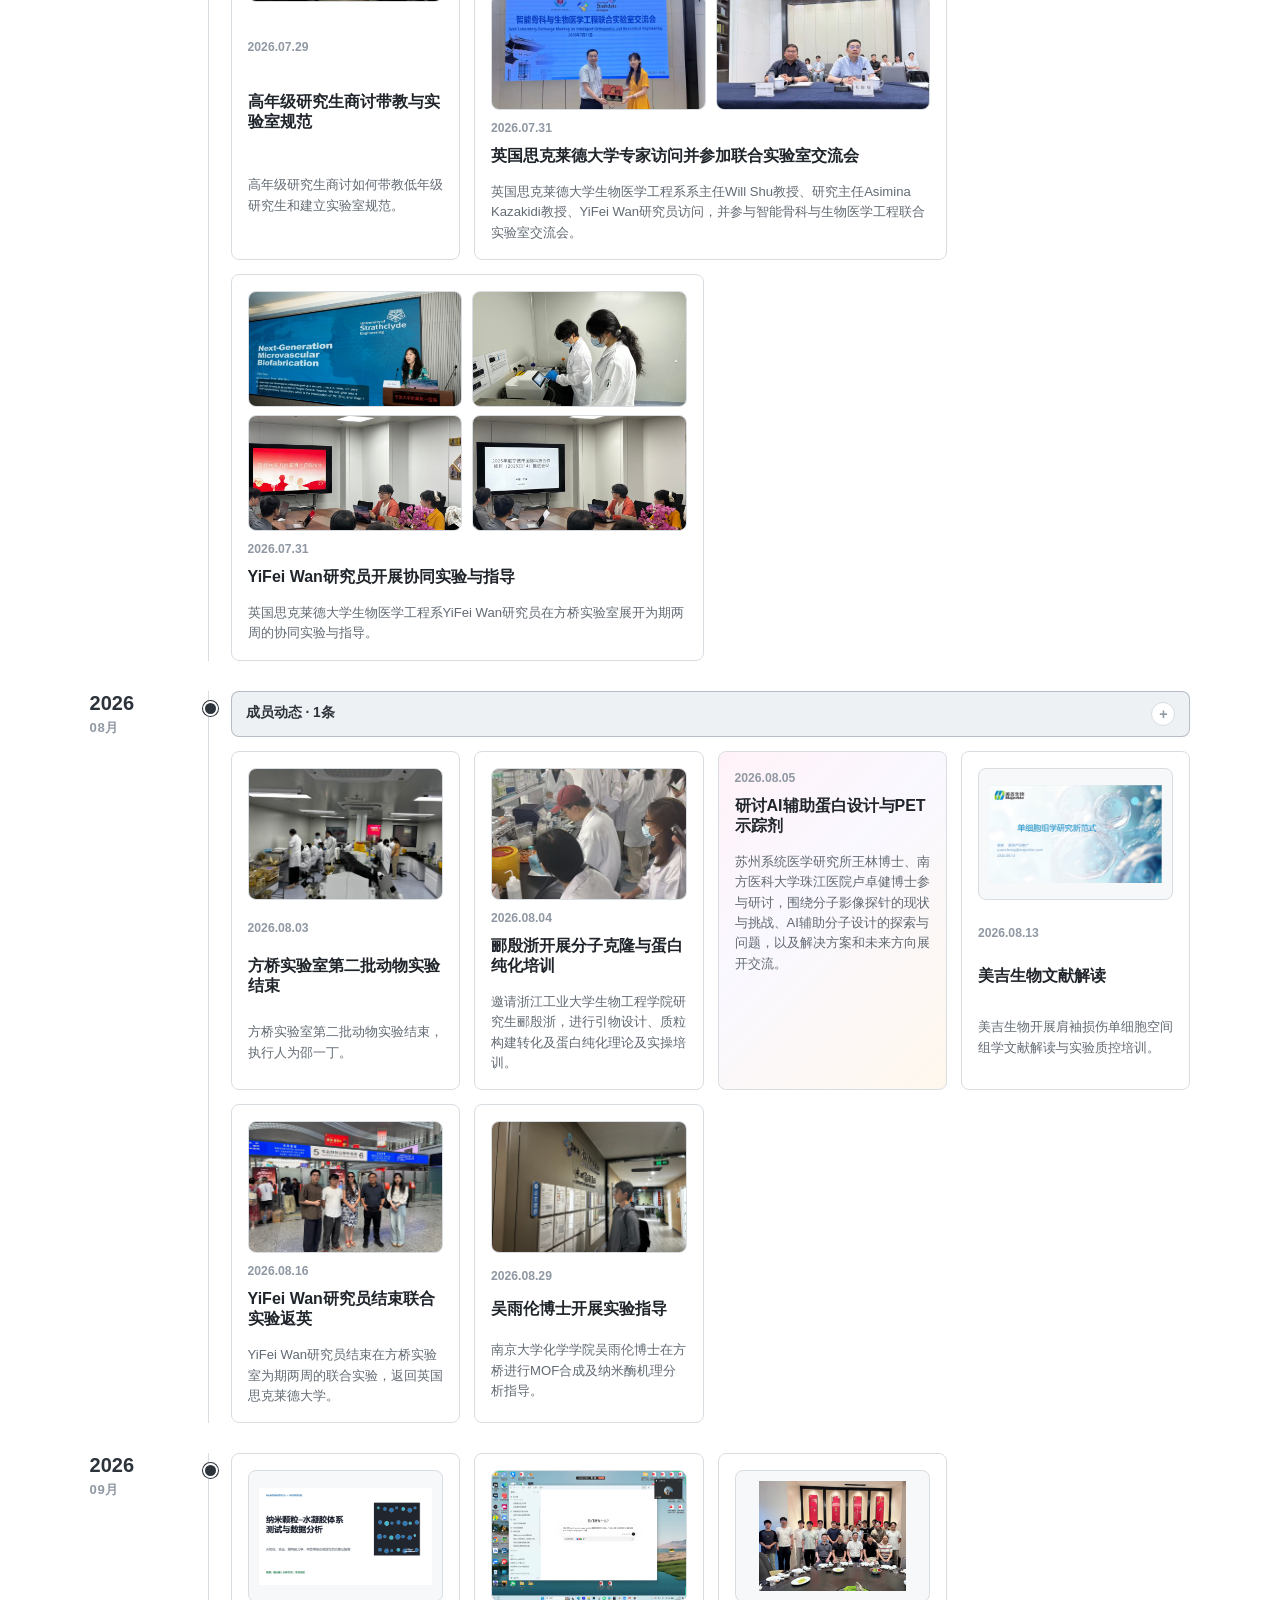
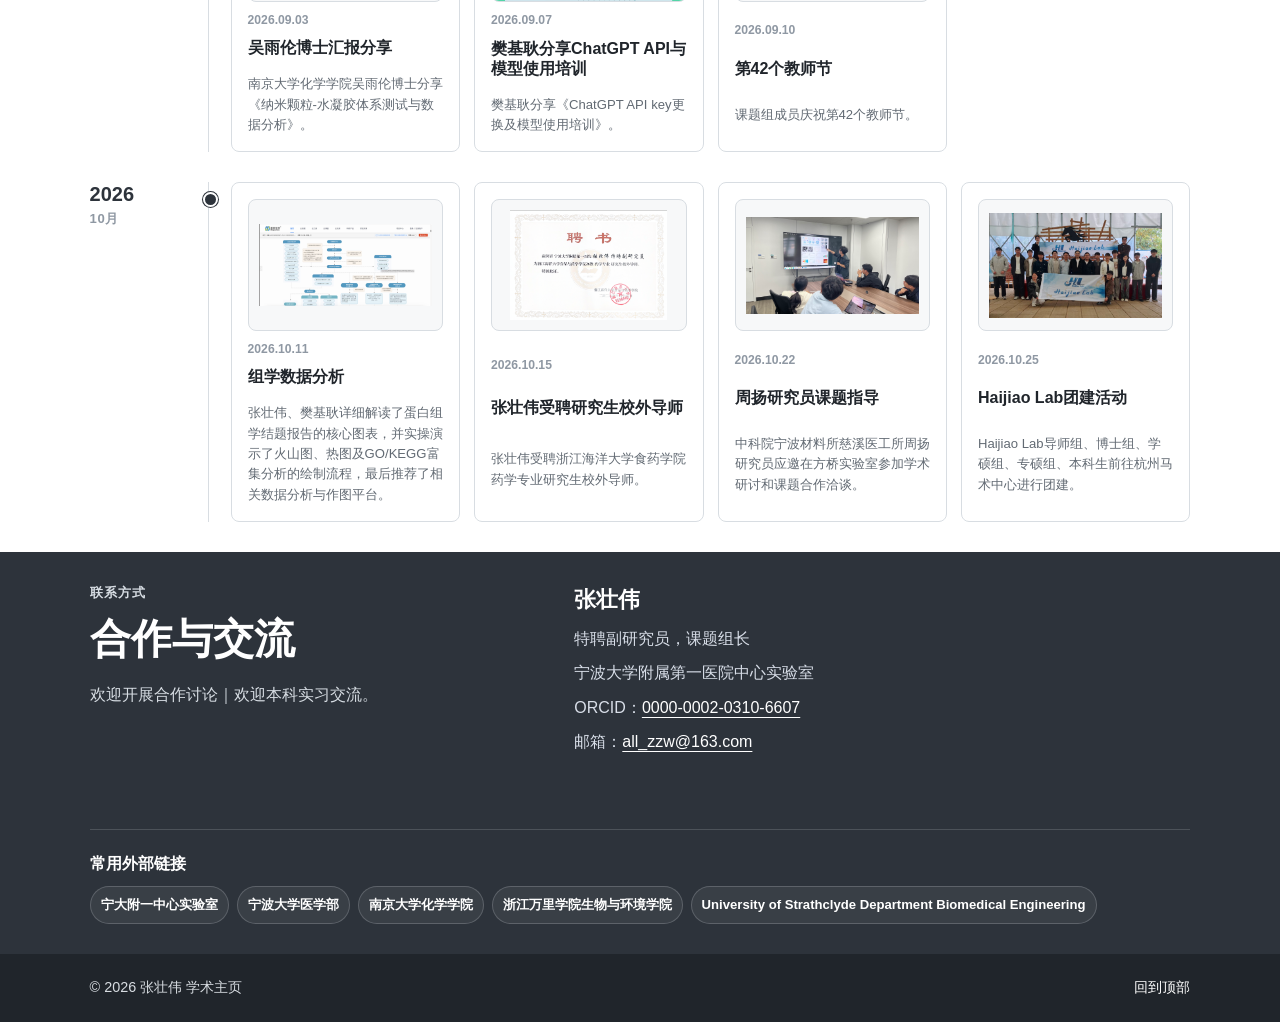
==== commit 62b42153: "Add grant number and period for herbal knowledge database project" ====
--- a/index.html
+++ b/index.html
@@ -682,8 +682,8 @@
             <span class="status-label" data-lang="en">Mengxiang Zhao | RMB 60,000</span>
             <h3 data-lang="zh">中药饮片多模态知识数据库构建及健康服务应用研究</h3>
             <h3 data-lang="en">Construction of a multimodal knowledge database for Chinese herbal decoction pieces and its application in health services</h3>
-            <p data-lang="zh">浙江省中医药科技计划面上项目—中医药健康服务研究计划项目。围绕中药饮片多模态数据整合、知识数据库构建及健康服务应用开展研究。</p>
-            <p data-lang="en">General Project of the Zhejiang Provincial Traditional Chinese Medicine Science and Technology Program — Traditional Chinese Medicine Health Services Research Program. The project focuses on multimodal data integration for Chinese herbal decoction pieces, knowledge database construction, and applications in health services.</p>
+            <p data-lang="zh">浙江省中医药科技计划面上项目—中医药健康服务研究计划项目，项目编号：2027ZF41，研究期限：2027年1月至2029年12月。围绕中药饮片多模态数据整合、知识数据库构建及健康服务应用开展研究。</p>
+            <p data-lang="en">General Project of the Zhejiang Provincial Traditional Chinese Medicine Science and Technology Program — Traditional Chinese Medicine Health Services Research Program, grant 2027ZF41; project period: January 2027–December 2029. The project focuses on multimodal data integration for Chinese herbal decoction pieces, knowledge database construction, and applications in health services.</p>
           </article>
 
           <article class="project-card">
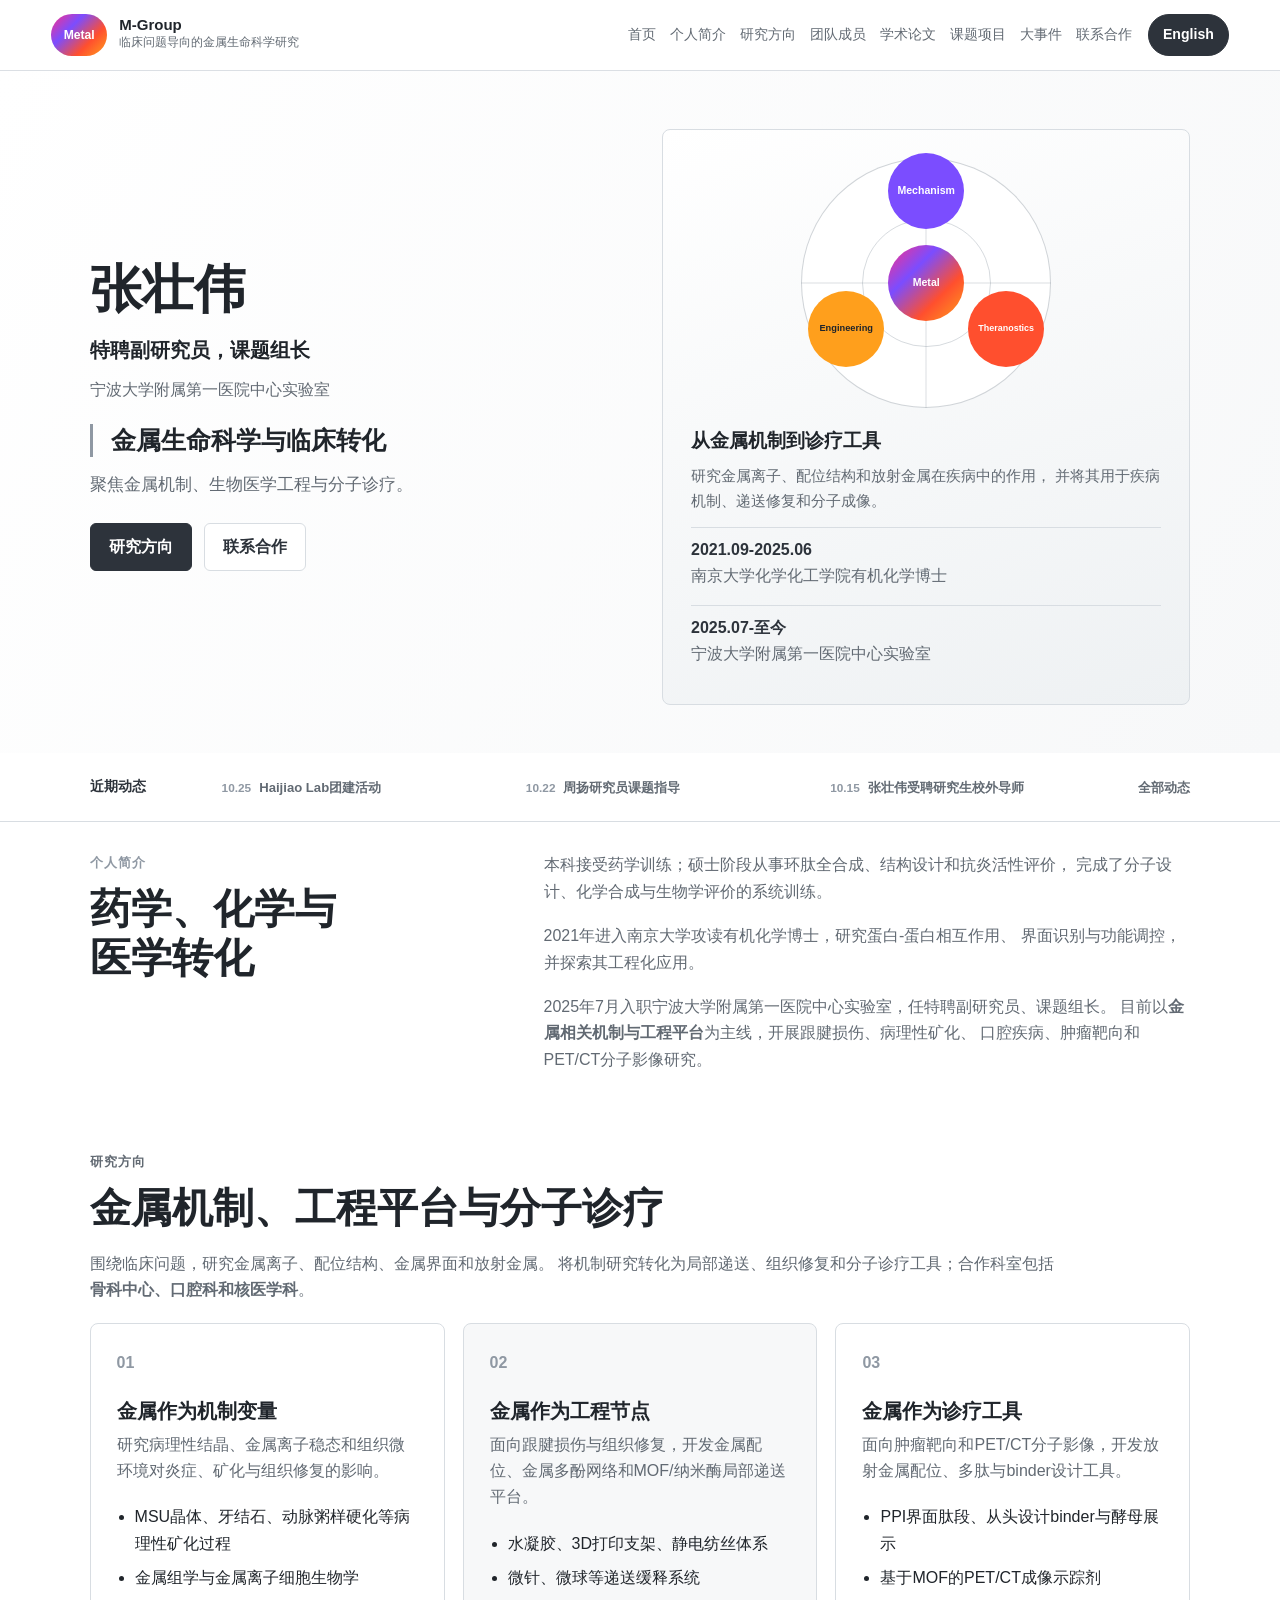
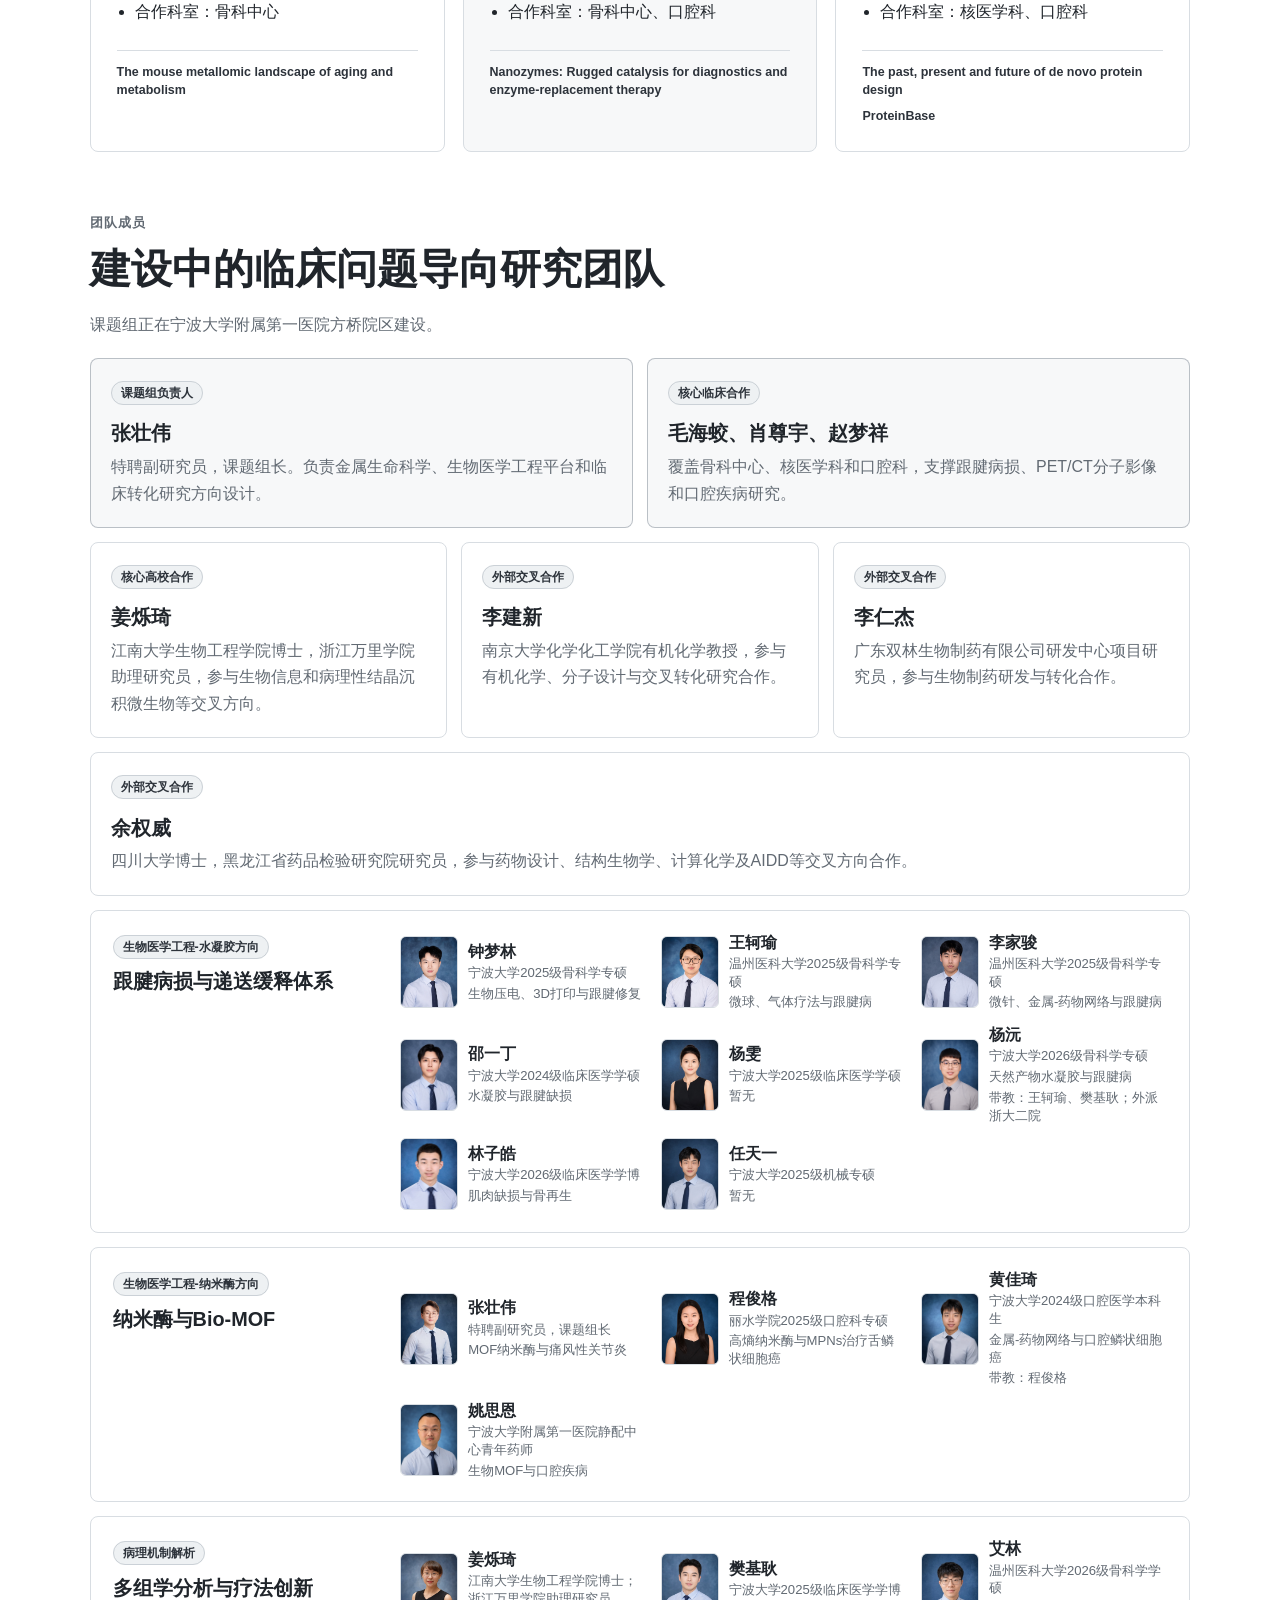
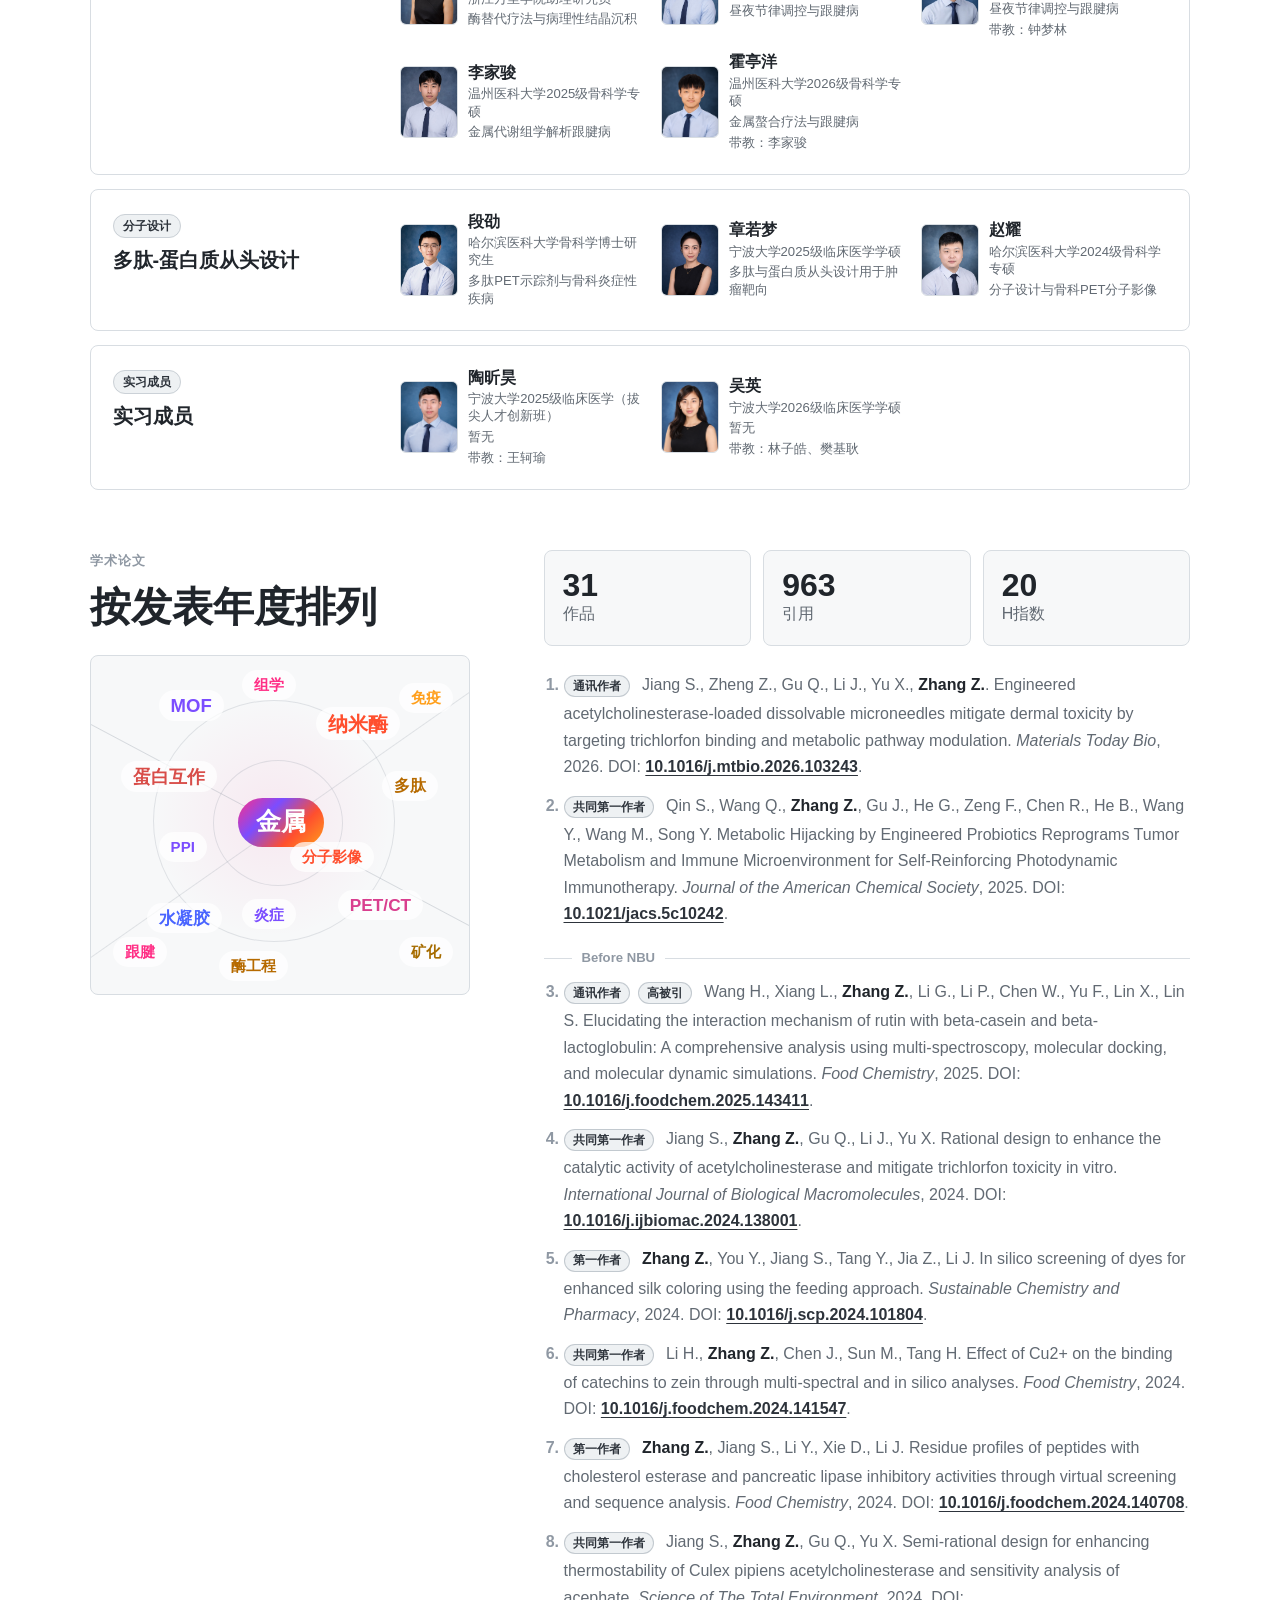
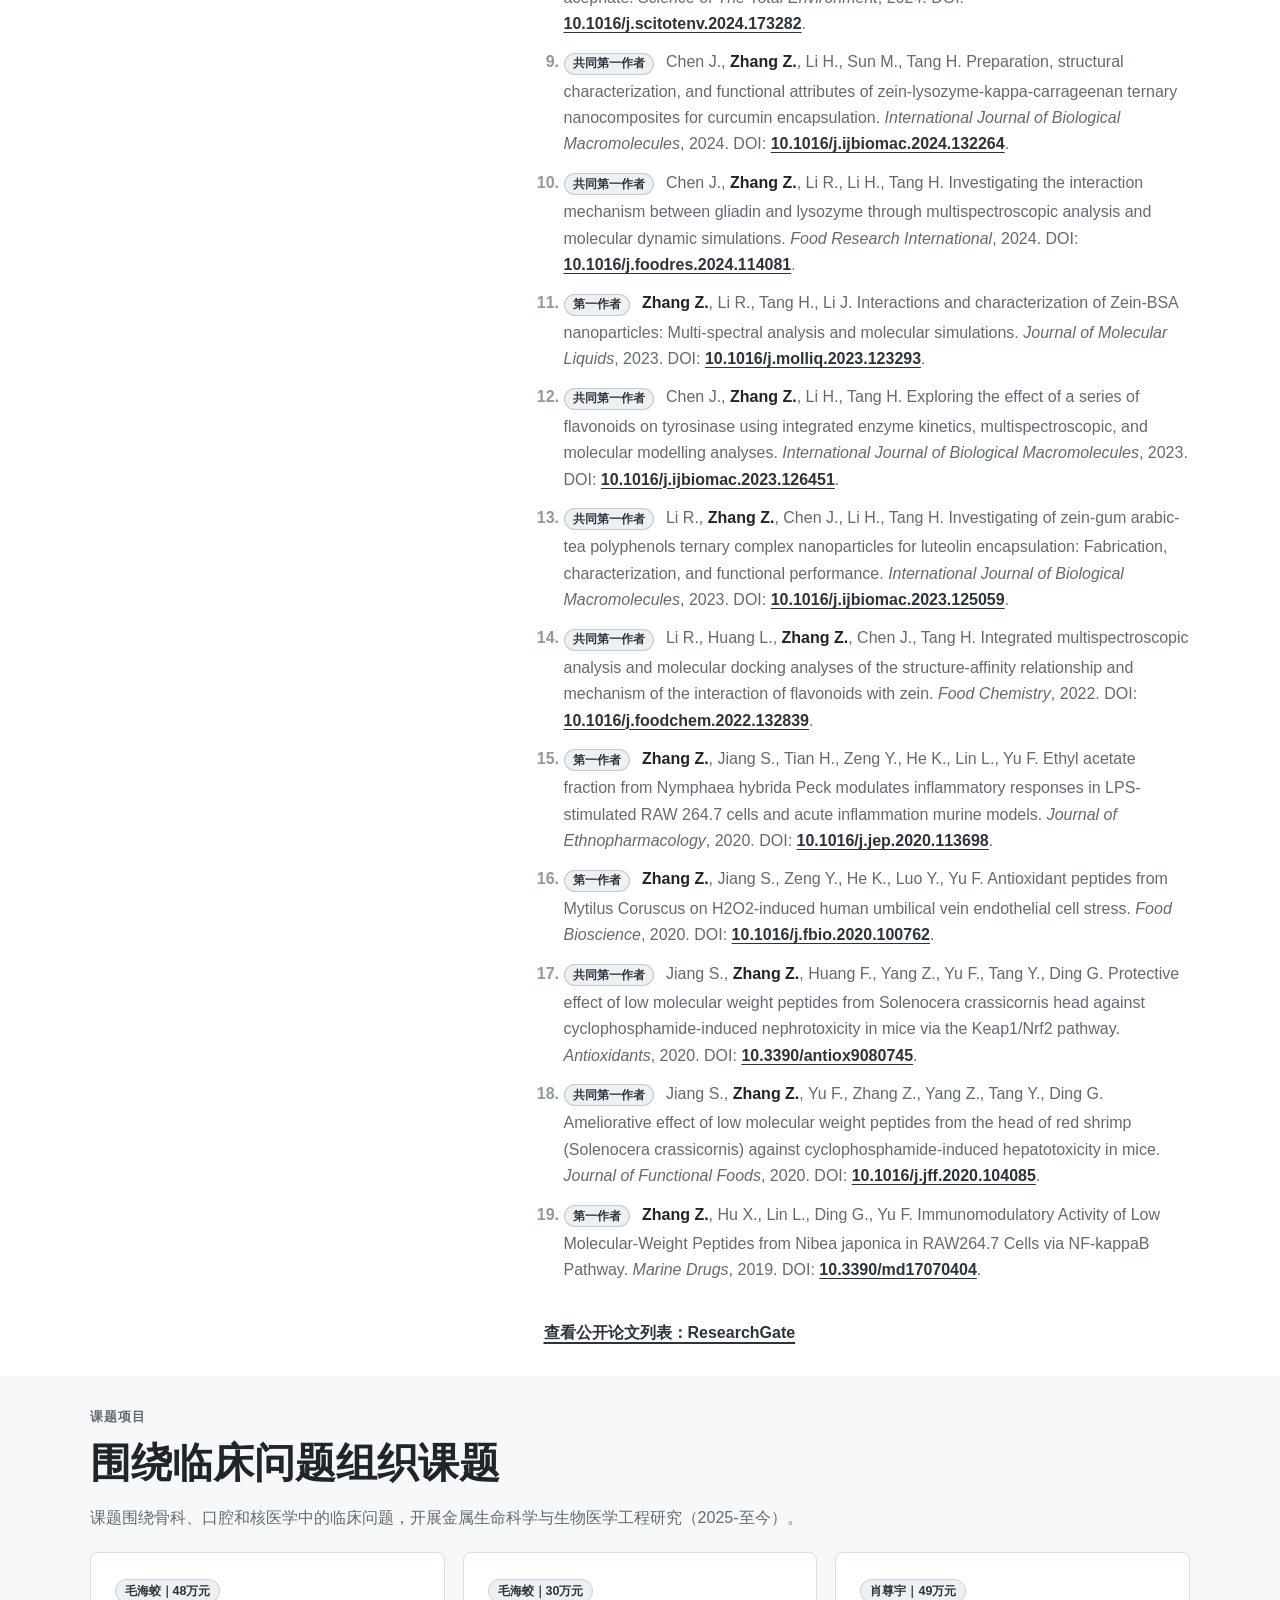
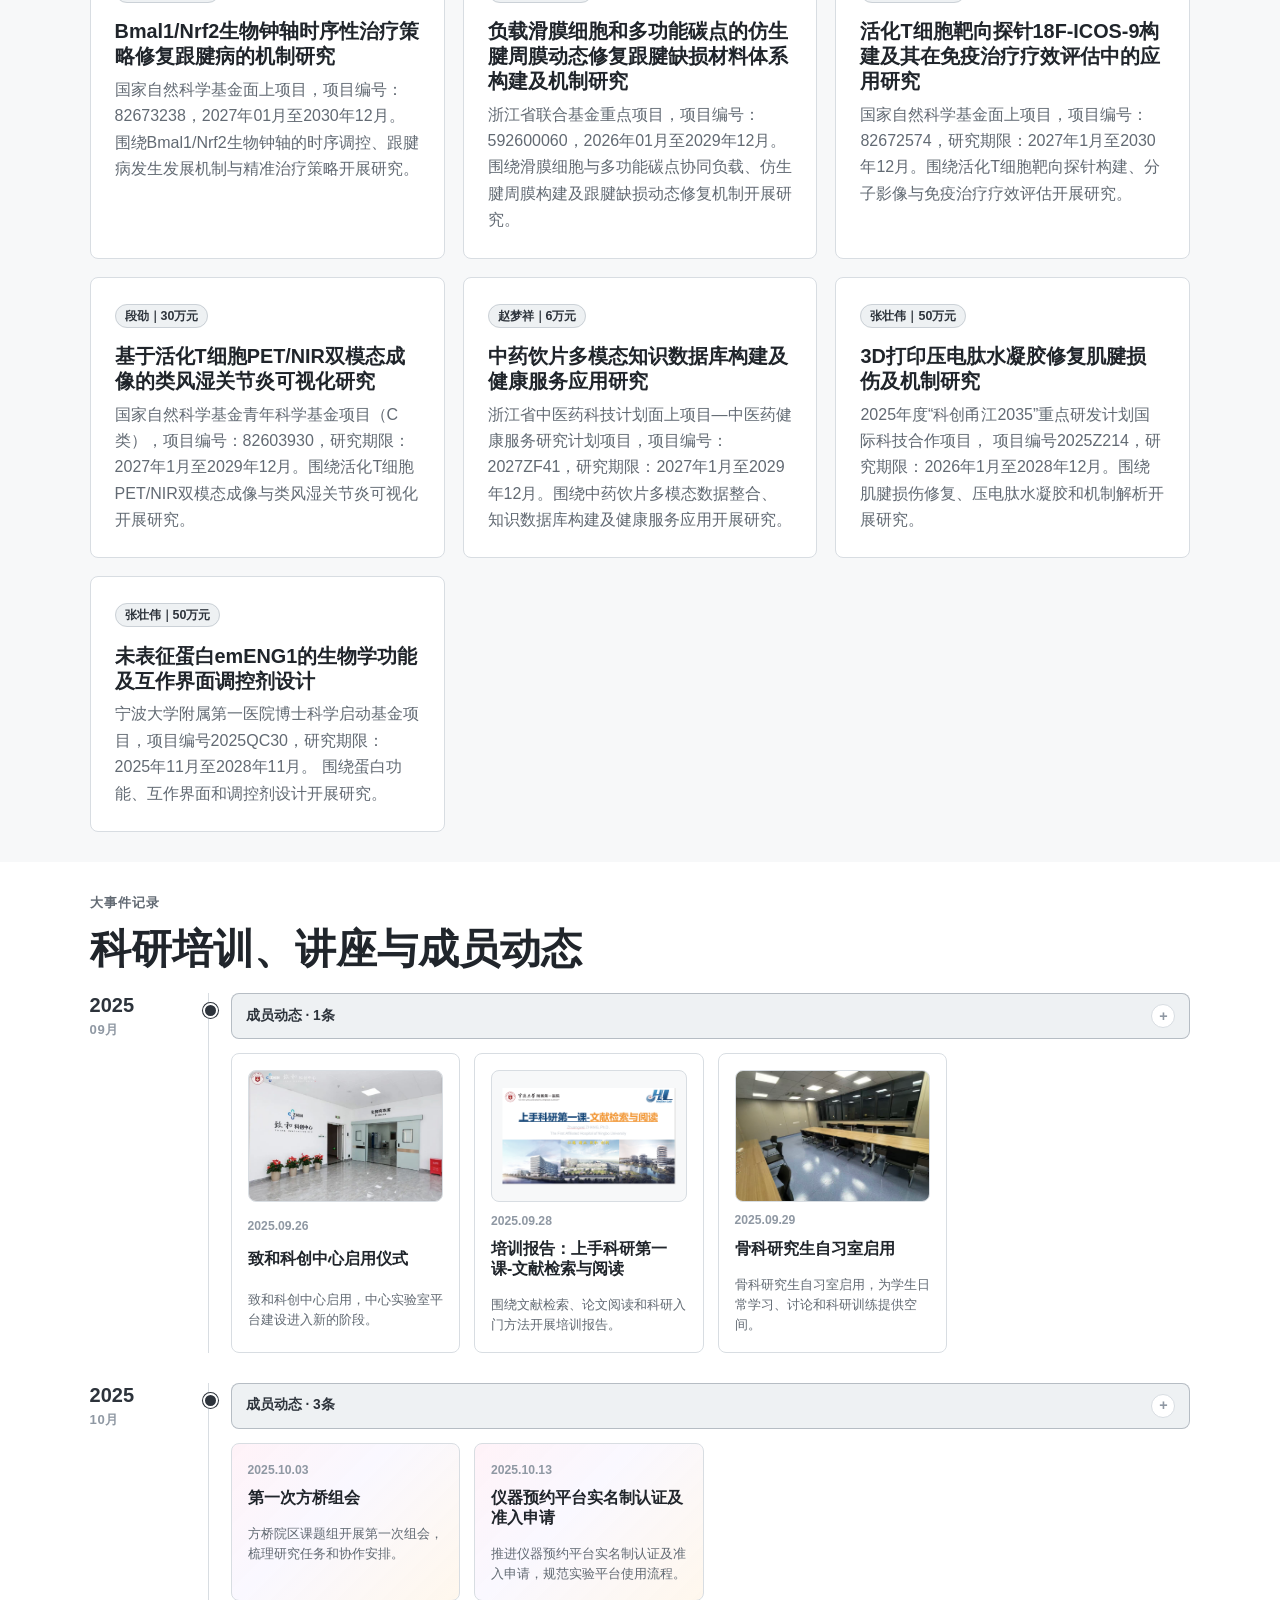
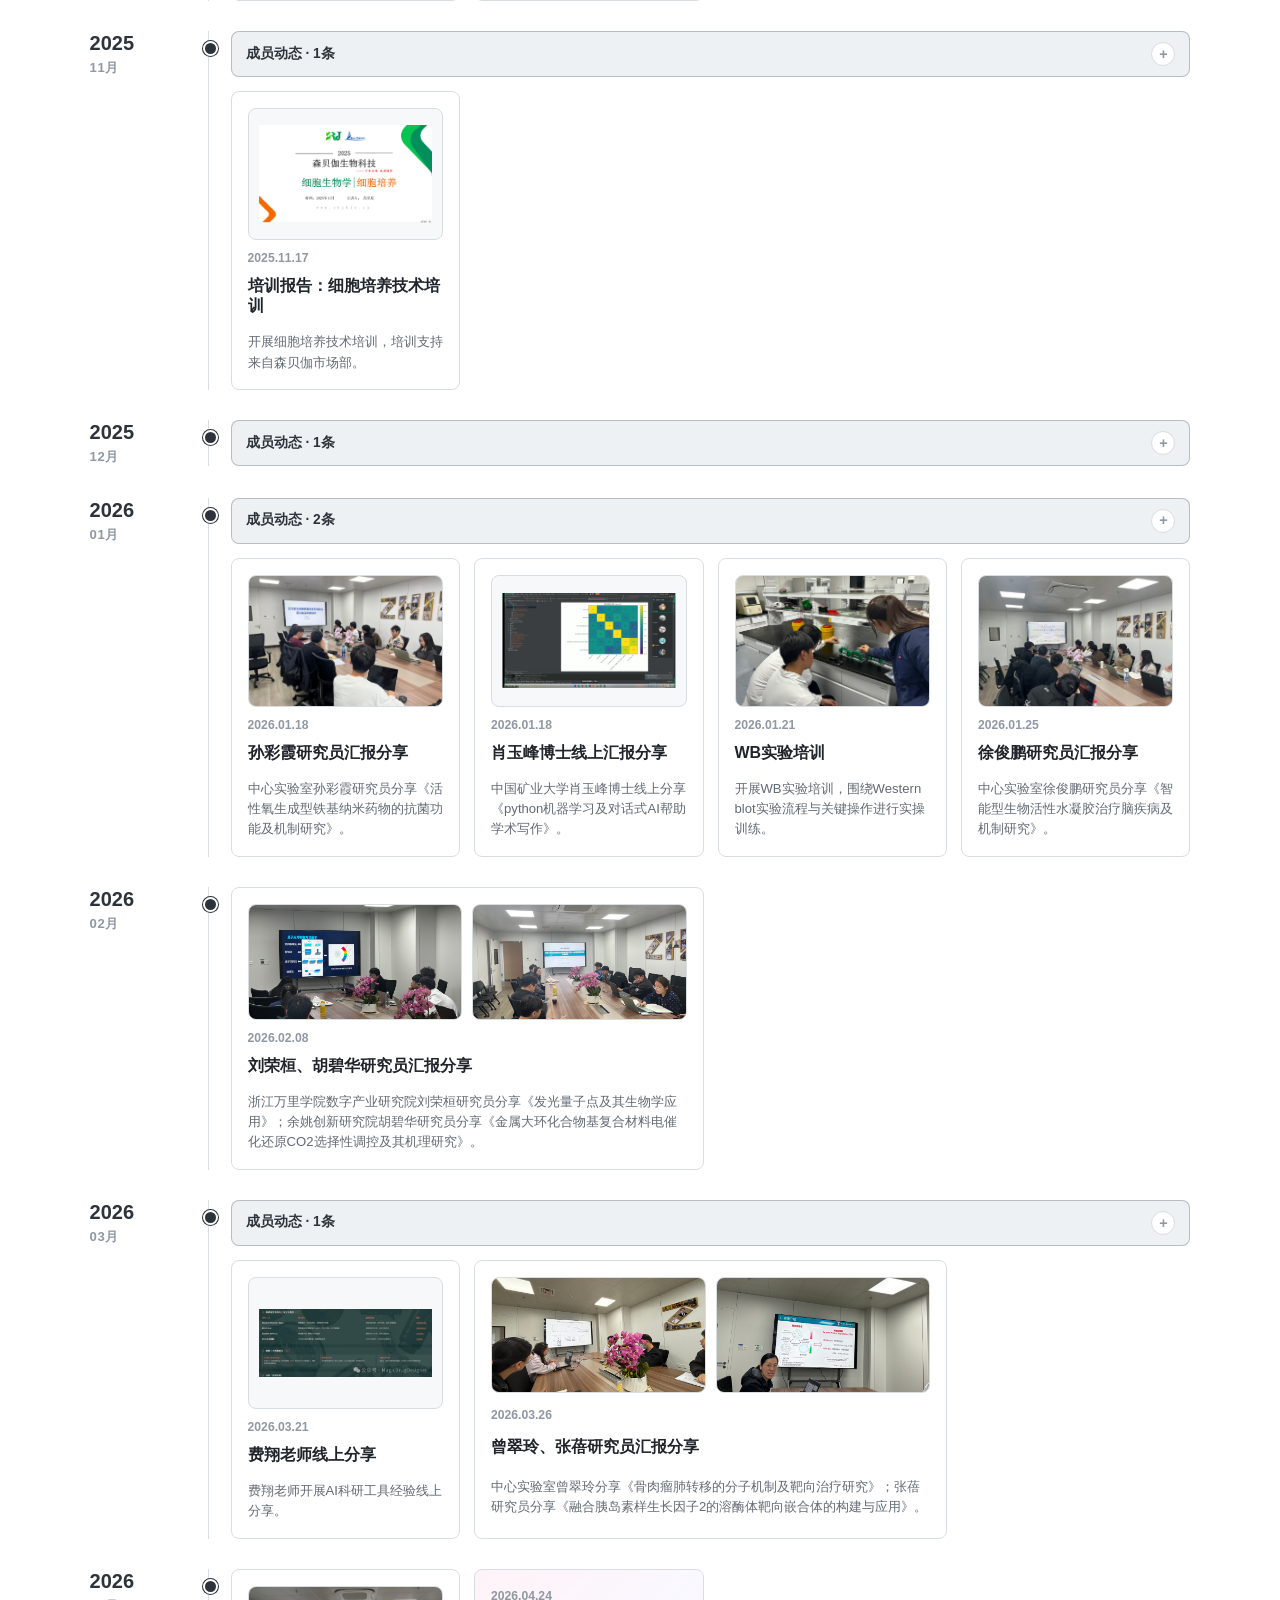
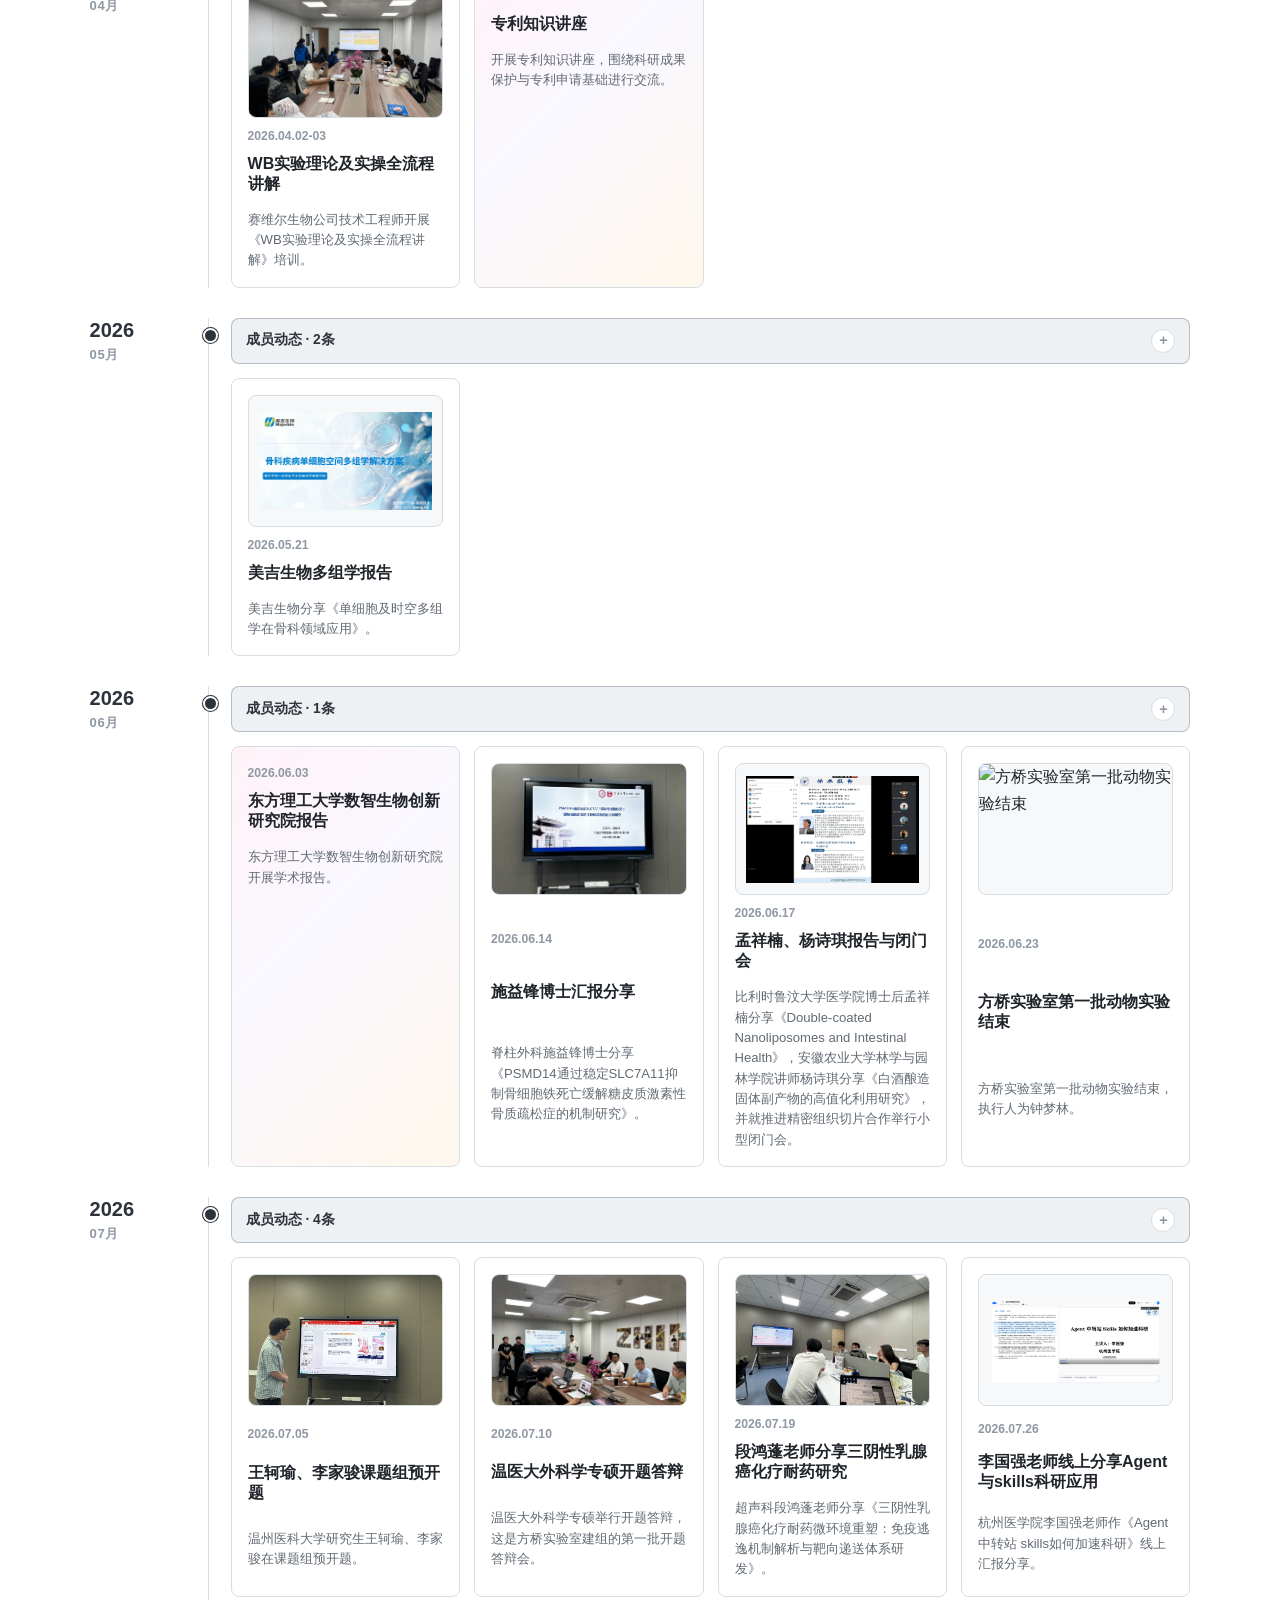
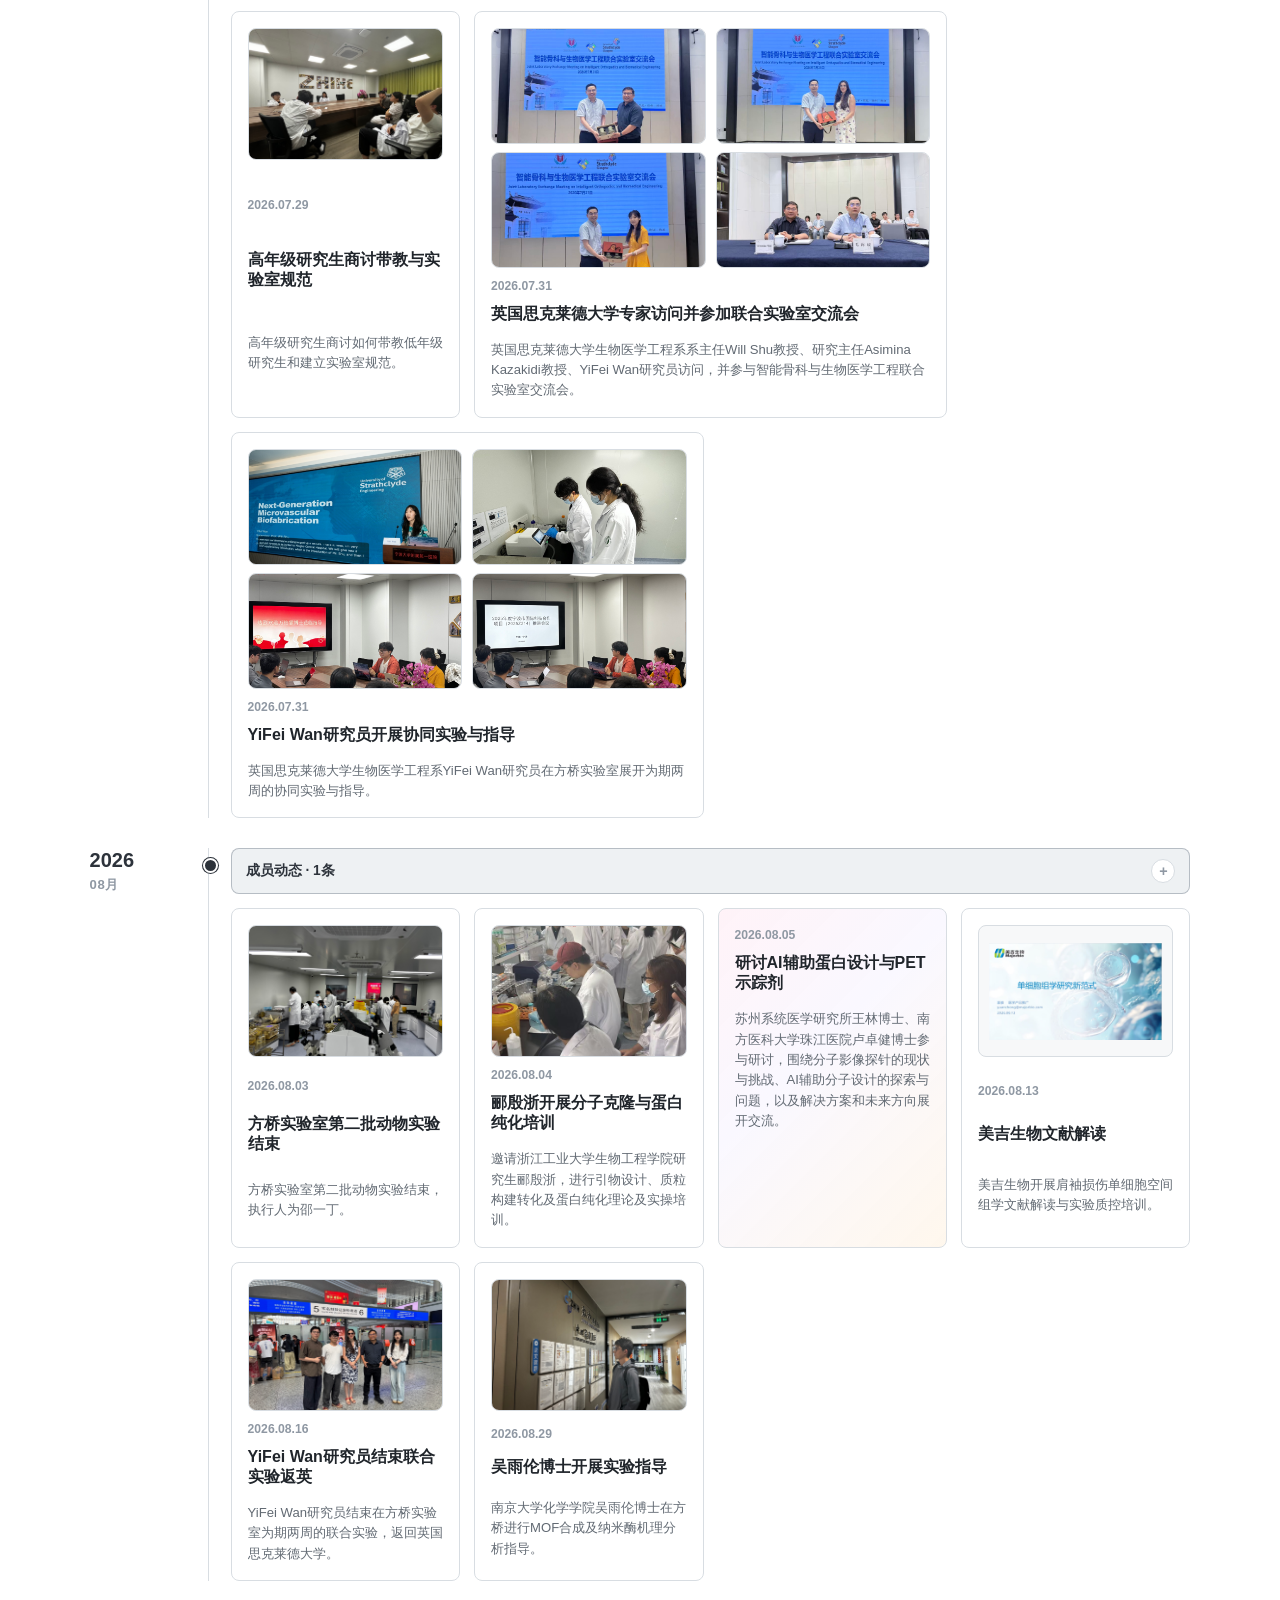
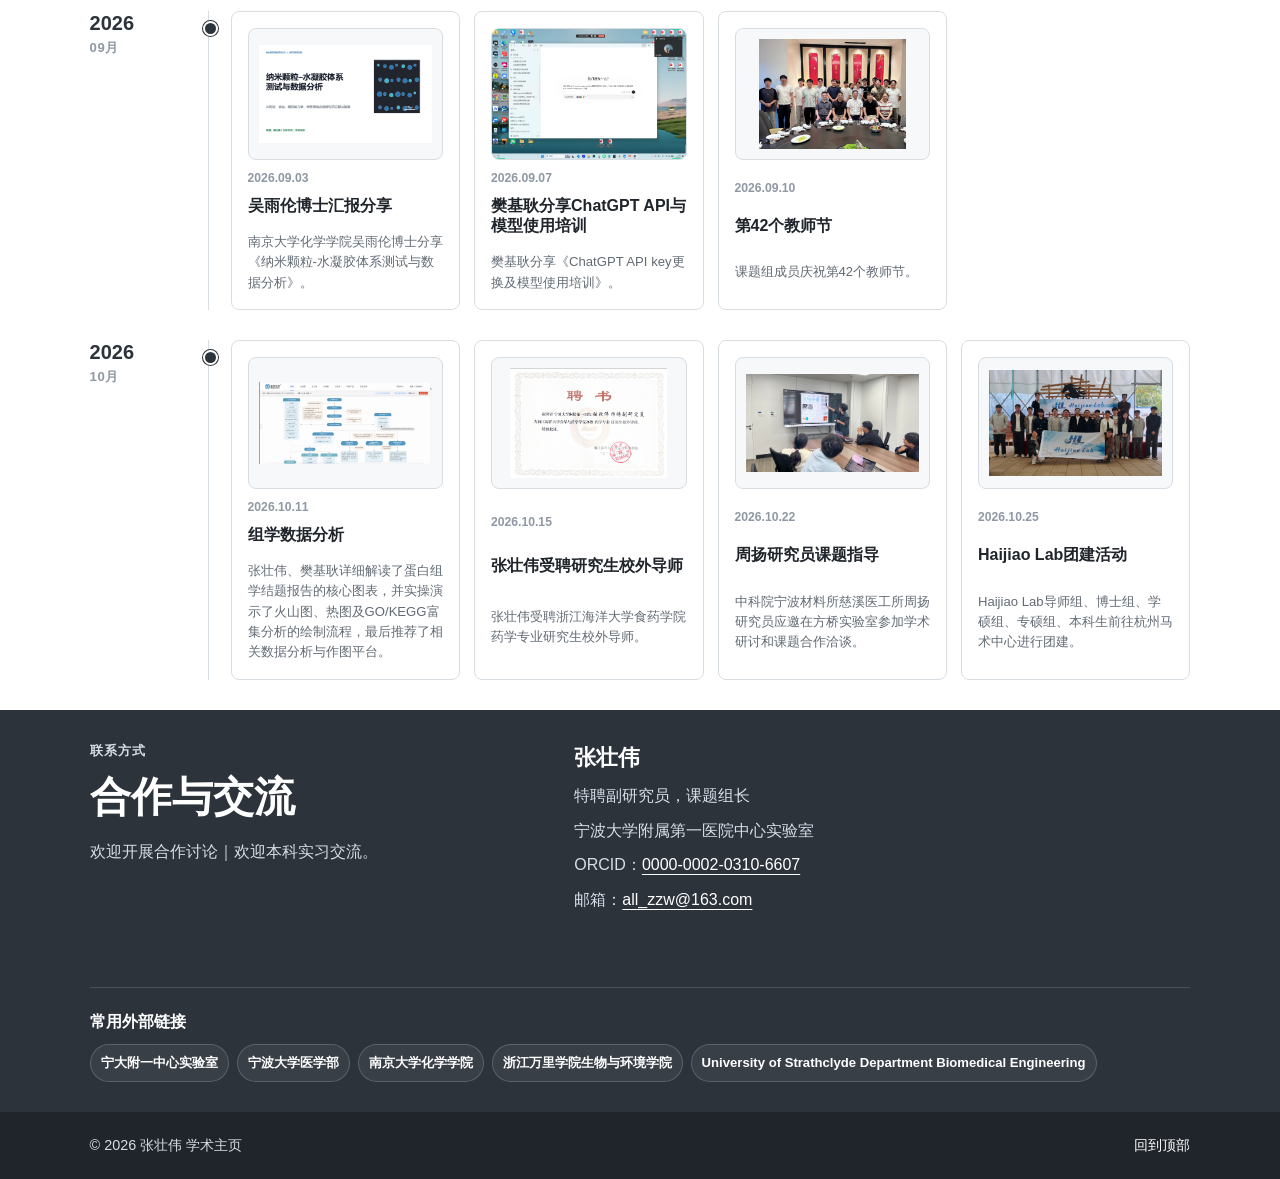
==== commit fe3eb9c2: "Add Quanwei Yu as interdisciplinary collaborator" ====
--- a/index.html
+++ b/index.html
@@ -427,6 +427,15 @@
             <p data-lang="en">Project Researcher at the R&D Center of Guangdong Shuanglin Bio-Pharmacy Co., Ltd., collaborating on biopharmaceutical R&D and translational projects.</p>
           </article>
 
+          <article class="team-card">
+            <span class="status-label" data-lang="zh">外部交叉合作</span>
+            <span class="status-label" data-lang="en">Interdisciplinary collaborator</span>
+            <h3 data-lang="zh">余权威</h3>
+            <h3 data-lang="en">Quanwei Yu</h3>
+            <p data-lang="zh">四川大学博士，黑龙江省药品检验研究院研究员，参与药物设计、结构生物学、计算化学及AIDD等交叉方向合作。</p>
+            <p data-lang="en">Ph.D. from Sichuan University and Research Fellow at the Heilongjiang Institute for Drug Control, collaborating on drug design, structural biology, computational chemistry, and AI-driven drug discovery (AIDD).</p>
+          </article>
+
           <section class="team-group">
             <div>
               <span class="status-label" data-lang="zh">生物医学工程-水凝胶方向</span>
--- a/styles.css
+++ b/styles.css
@@ -1181,6 +1181,10 @@
   grid-column: span 2;
 }
 
+.team-grid > .team-card:nth-child(6) {
+  grid-column: span 6;
+}
+
 .event-card {
   display: grid;
   gap: 8px;
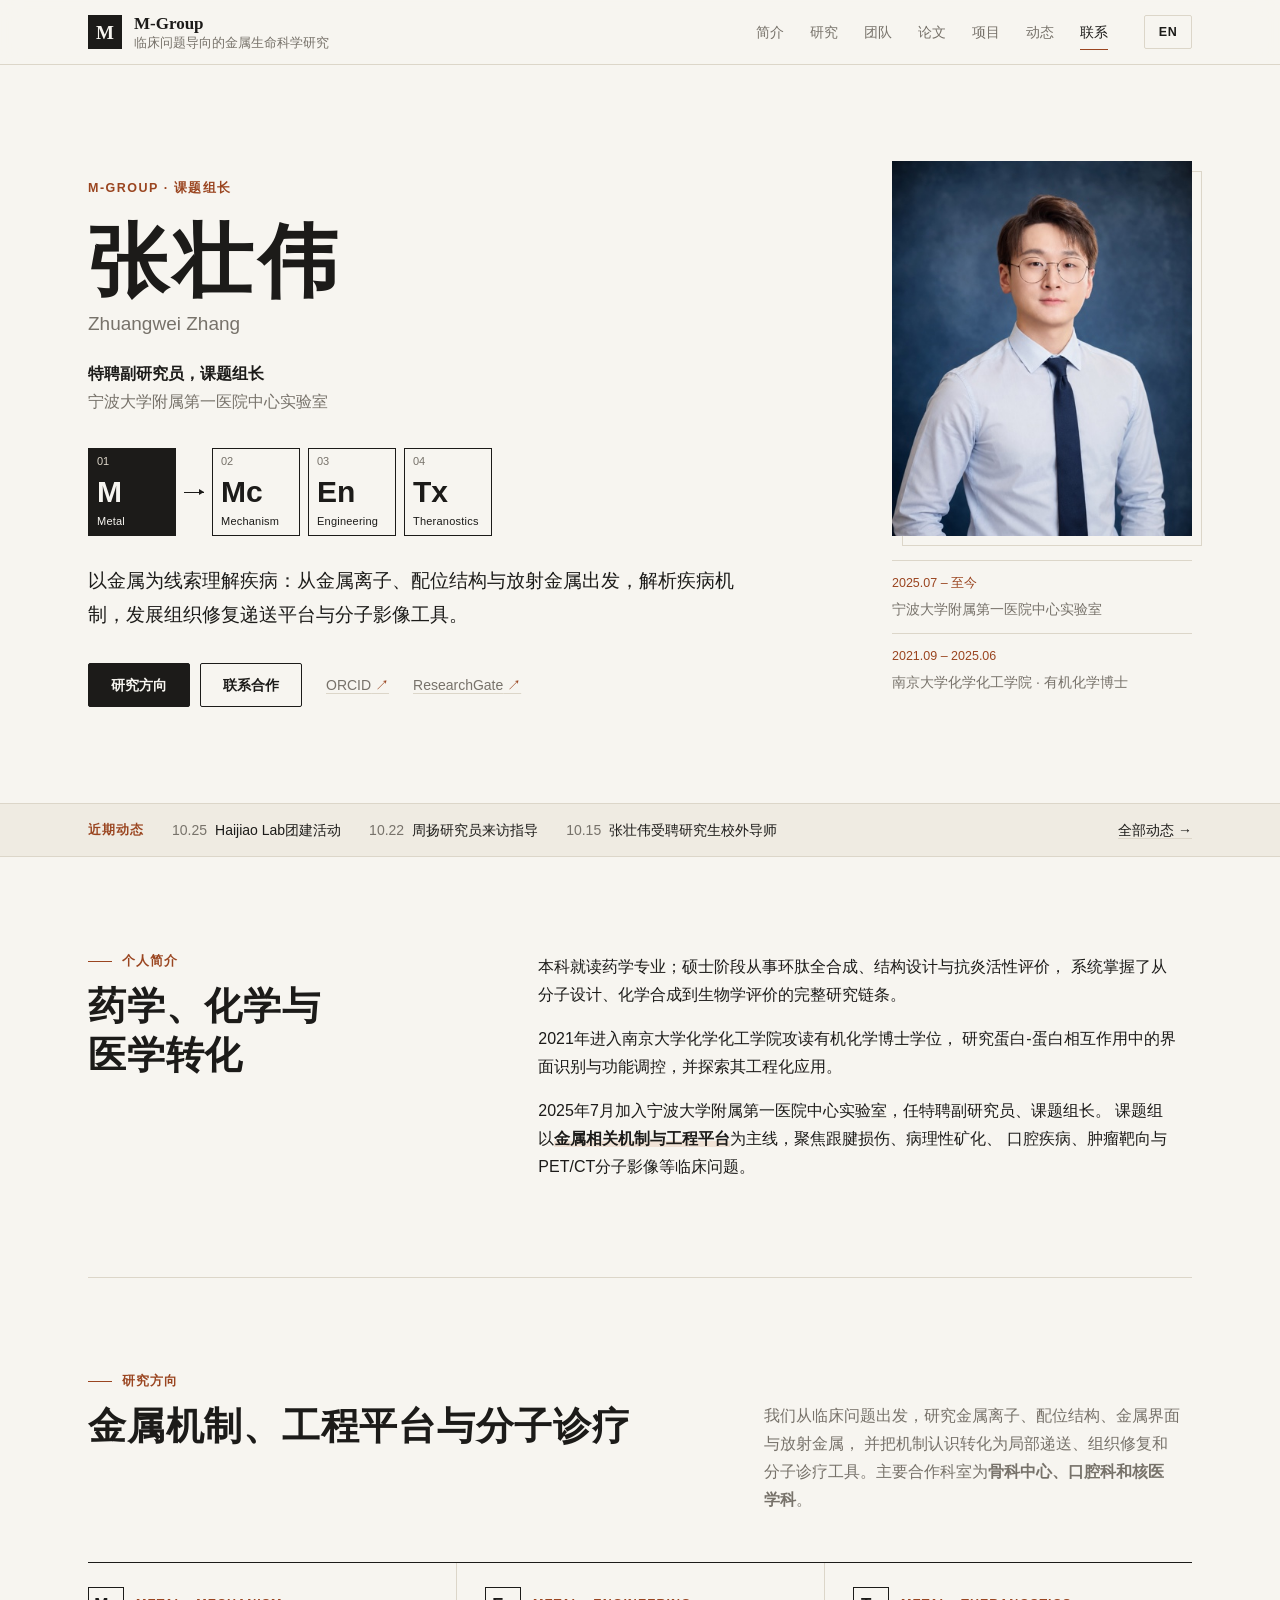
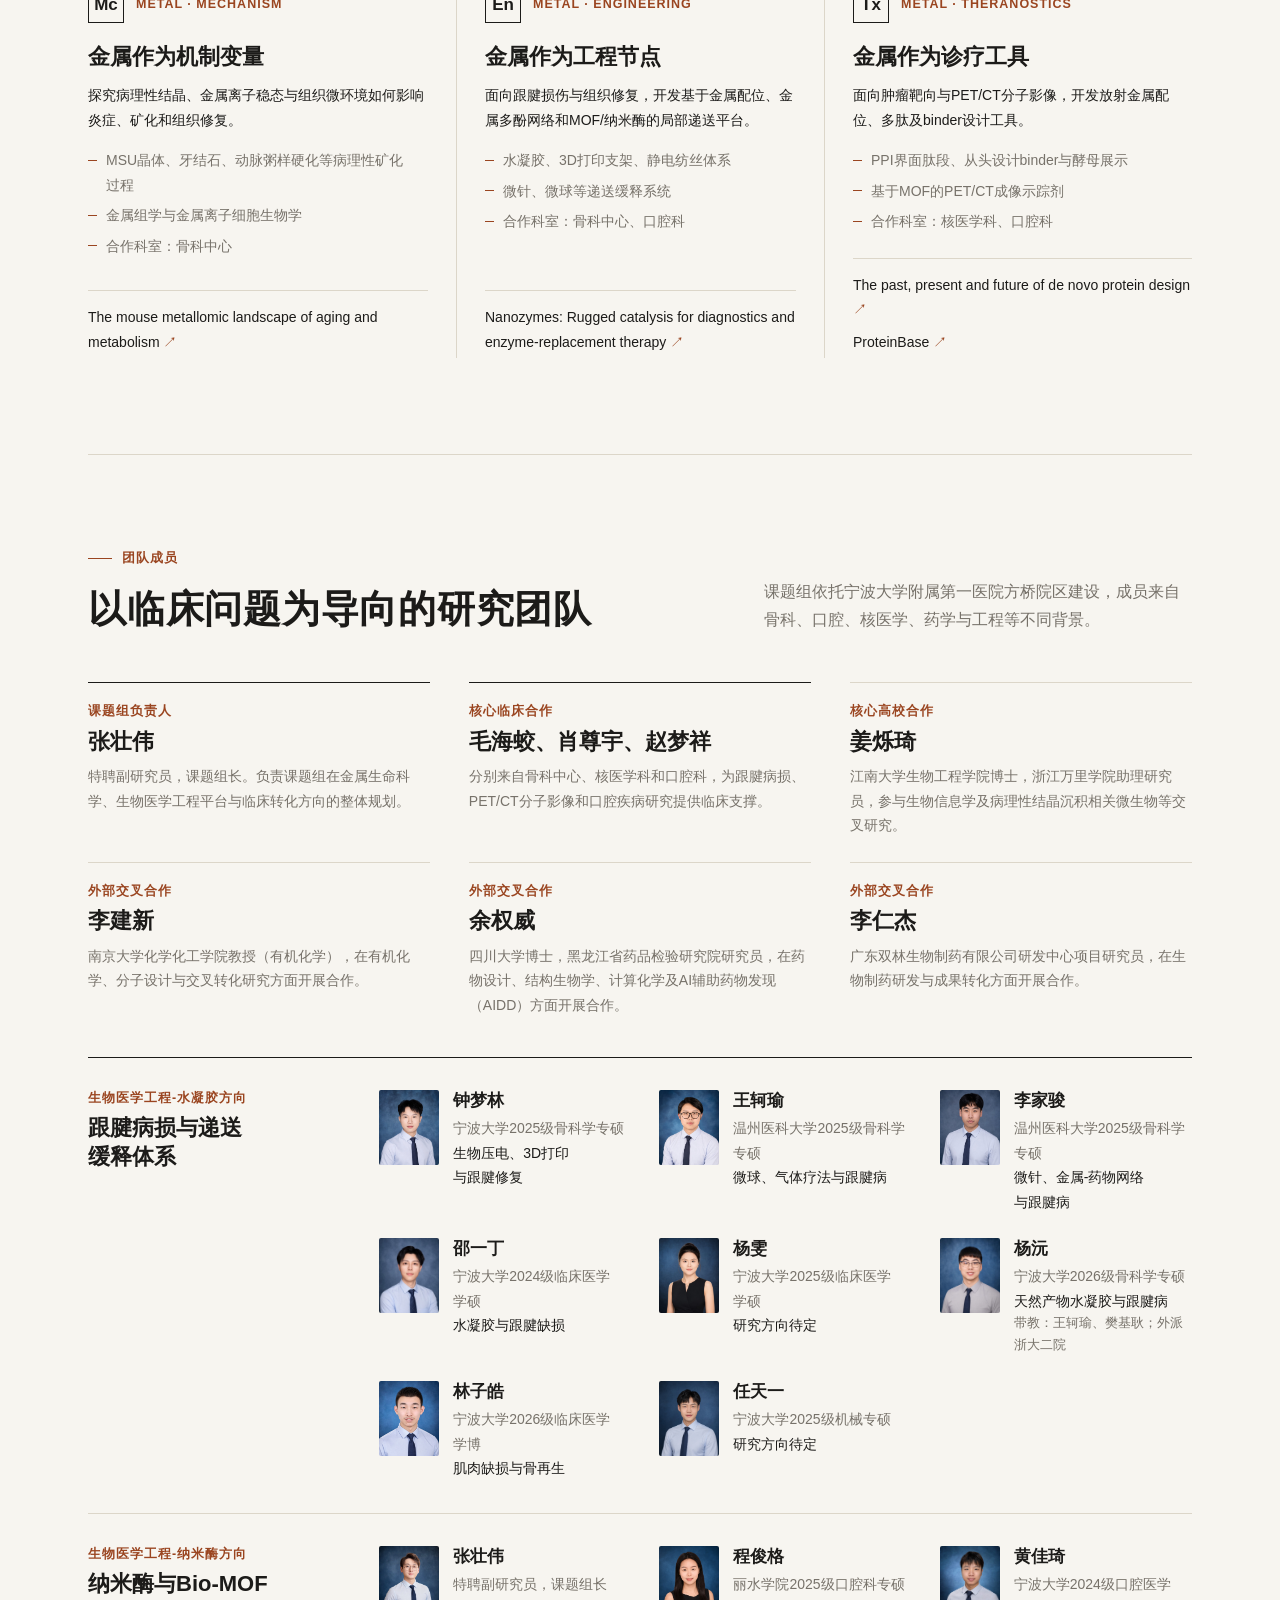
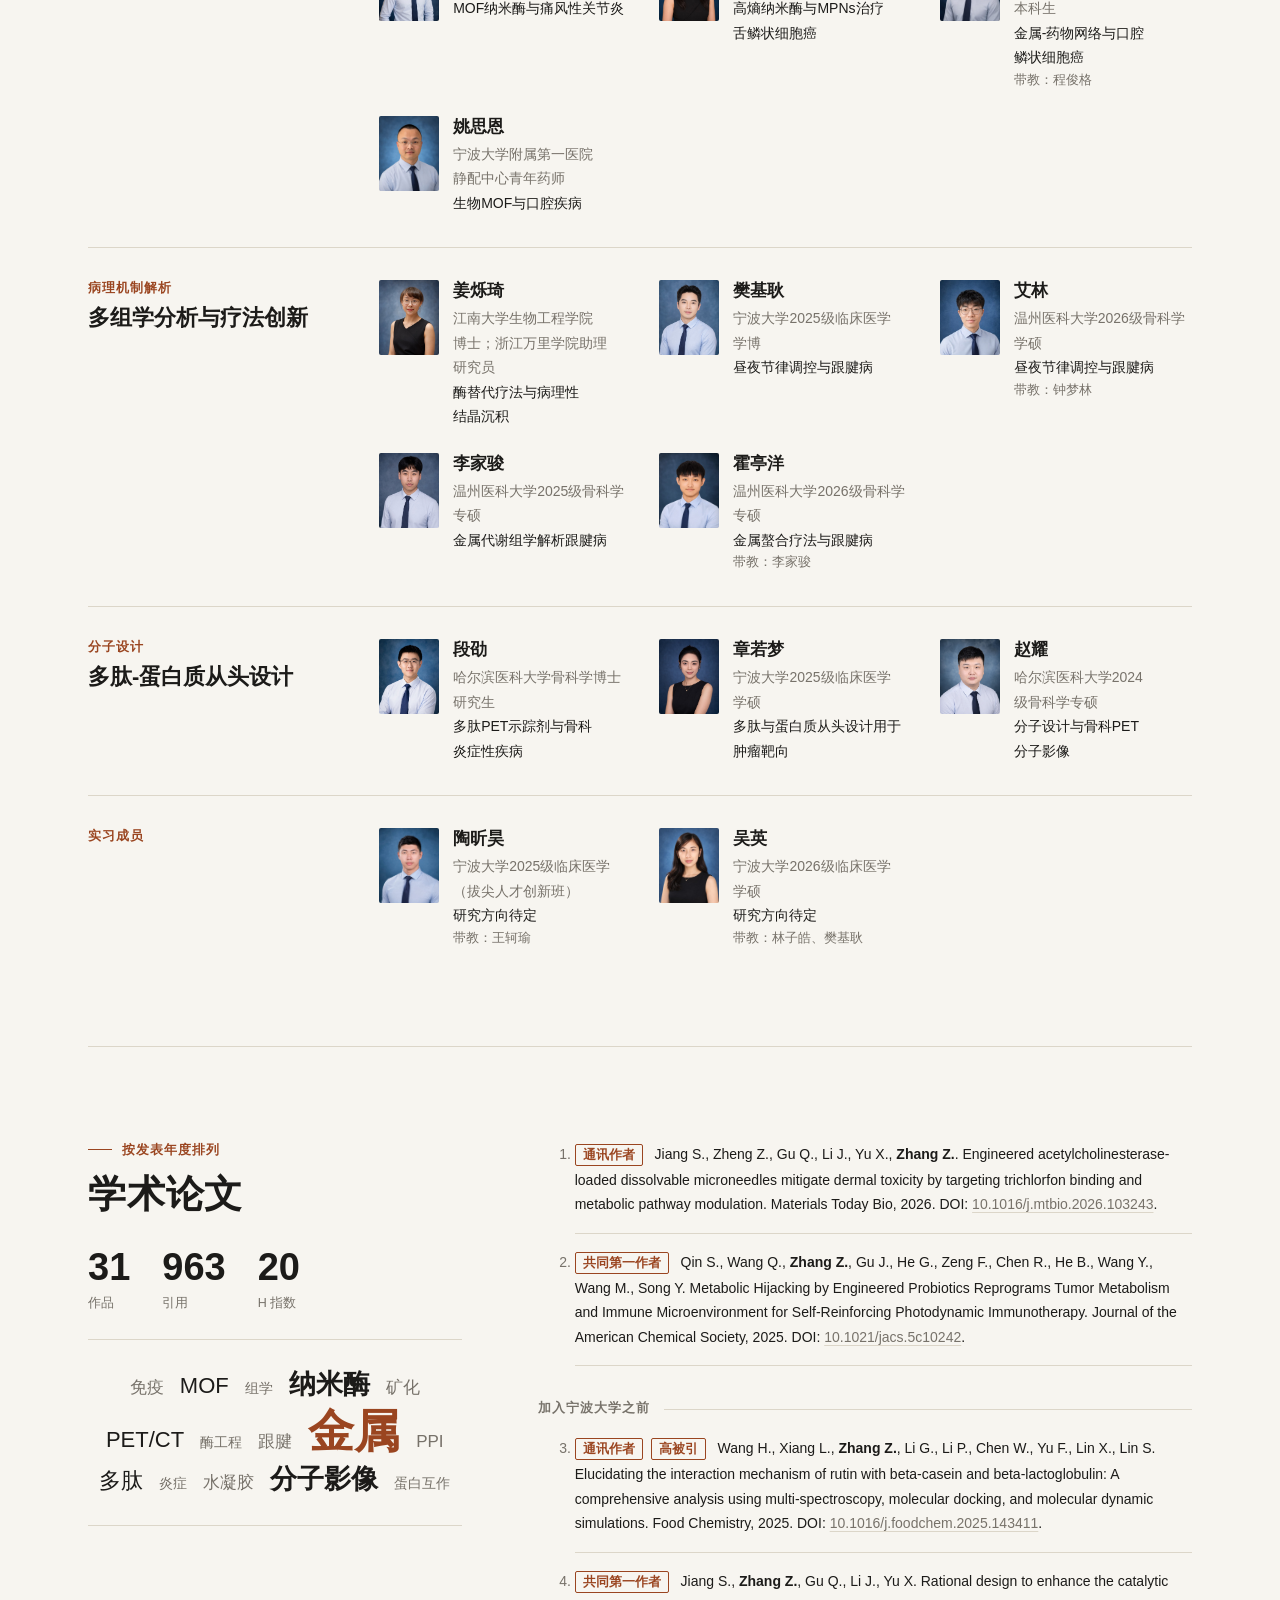
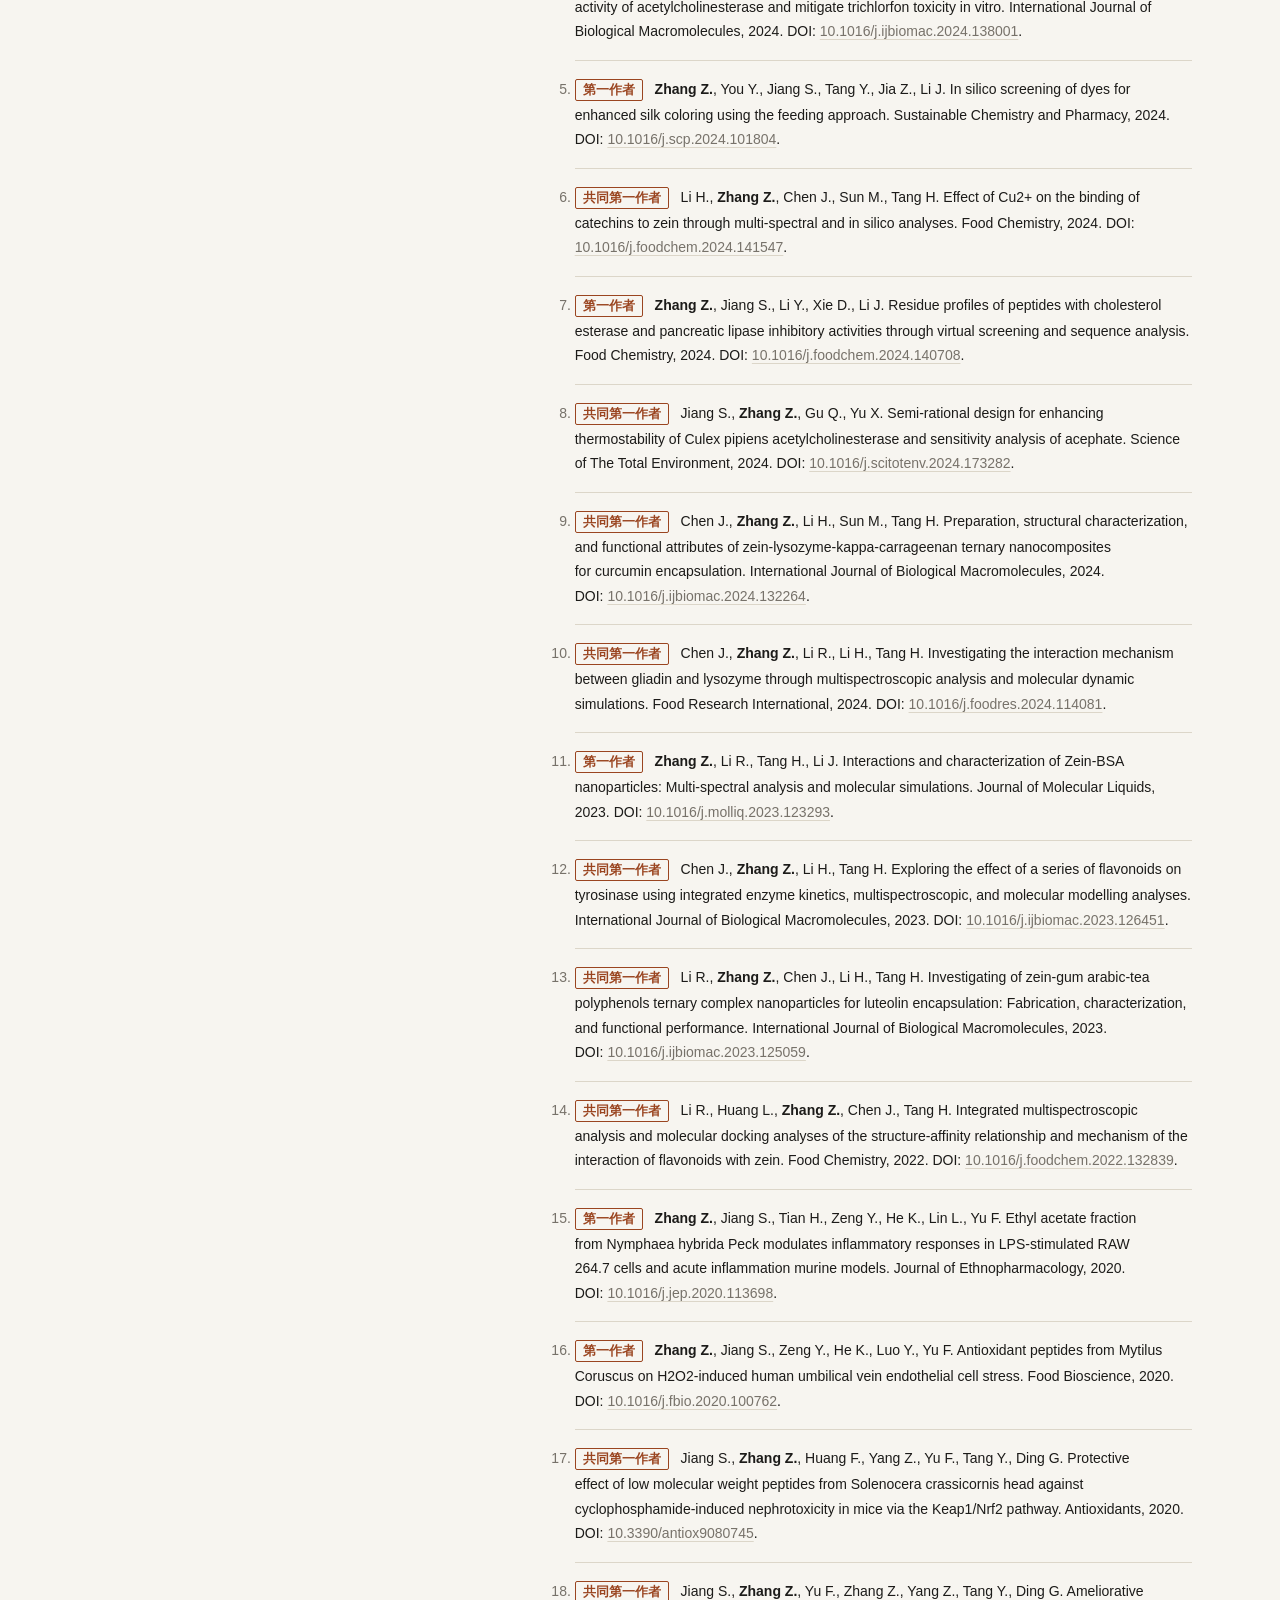
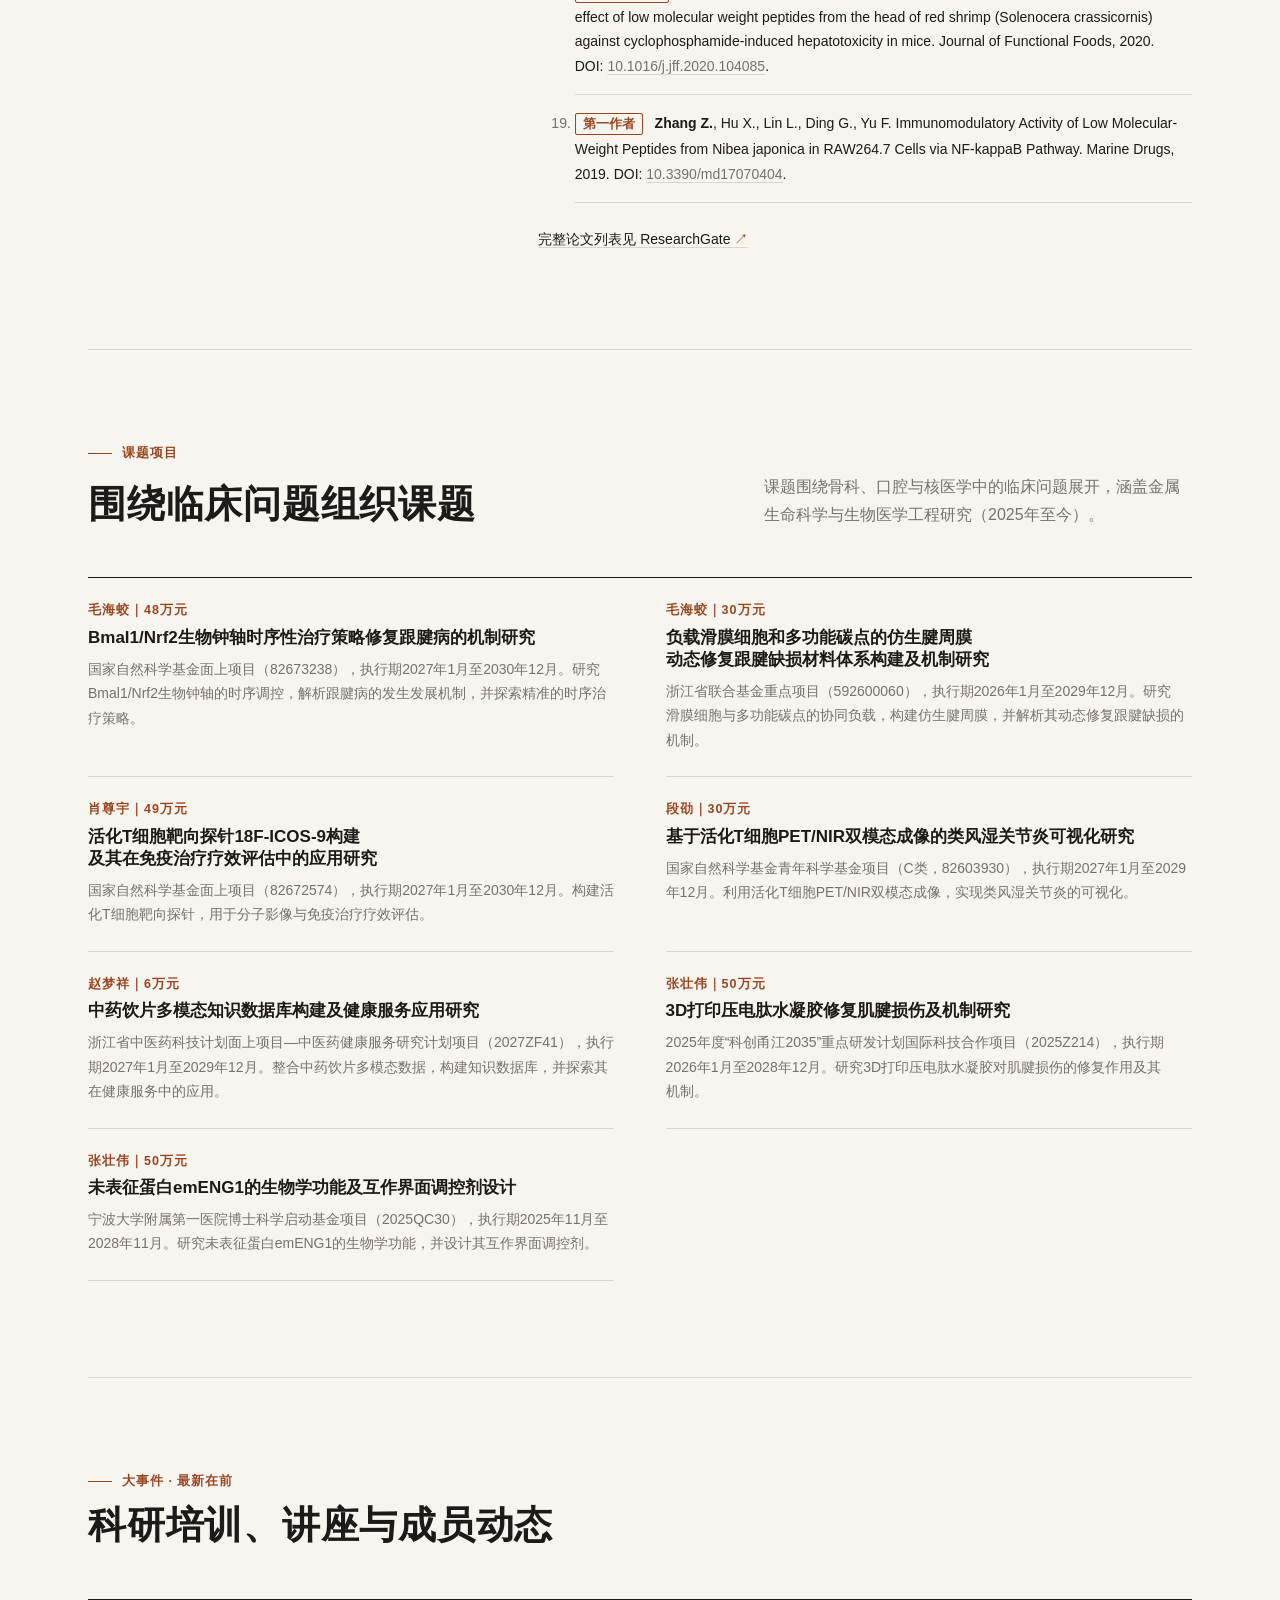
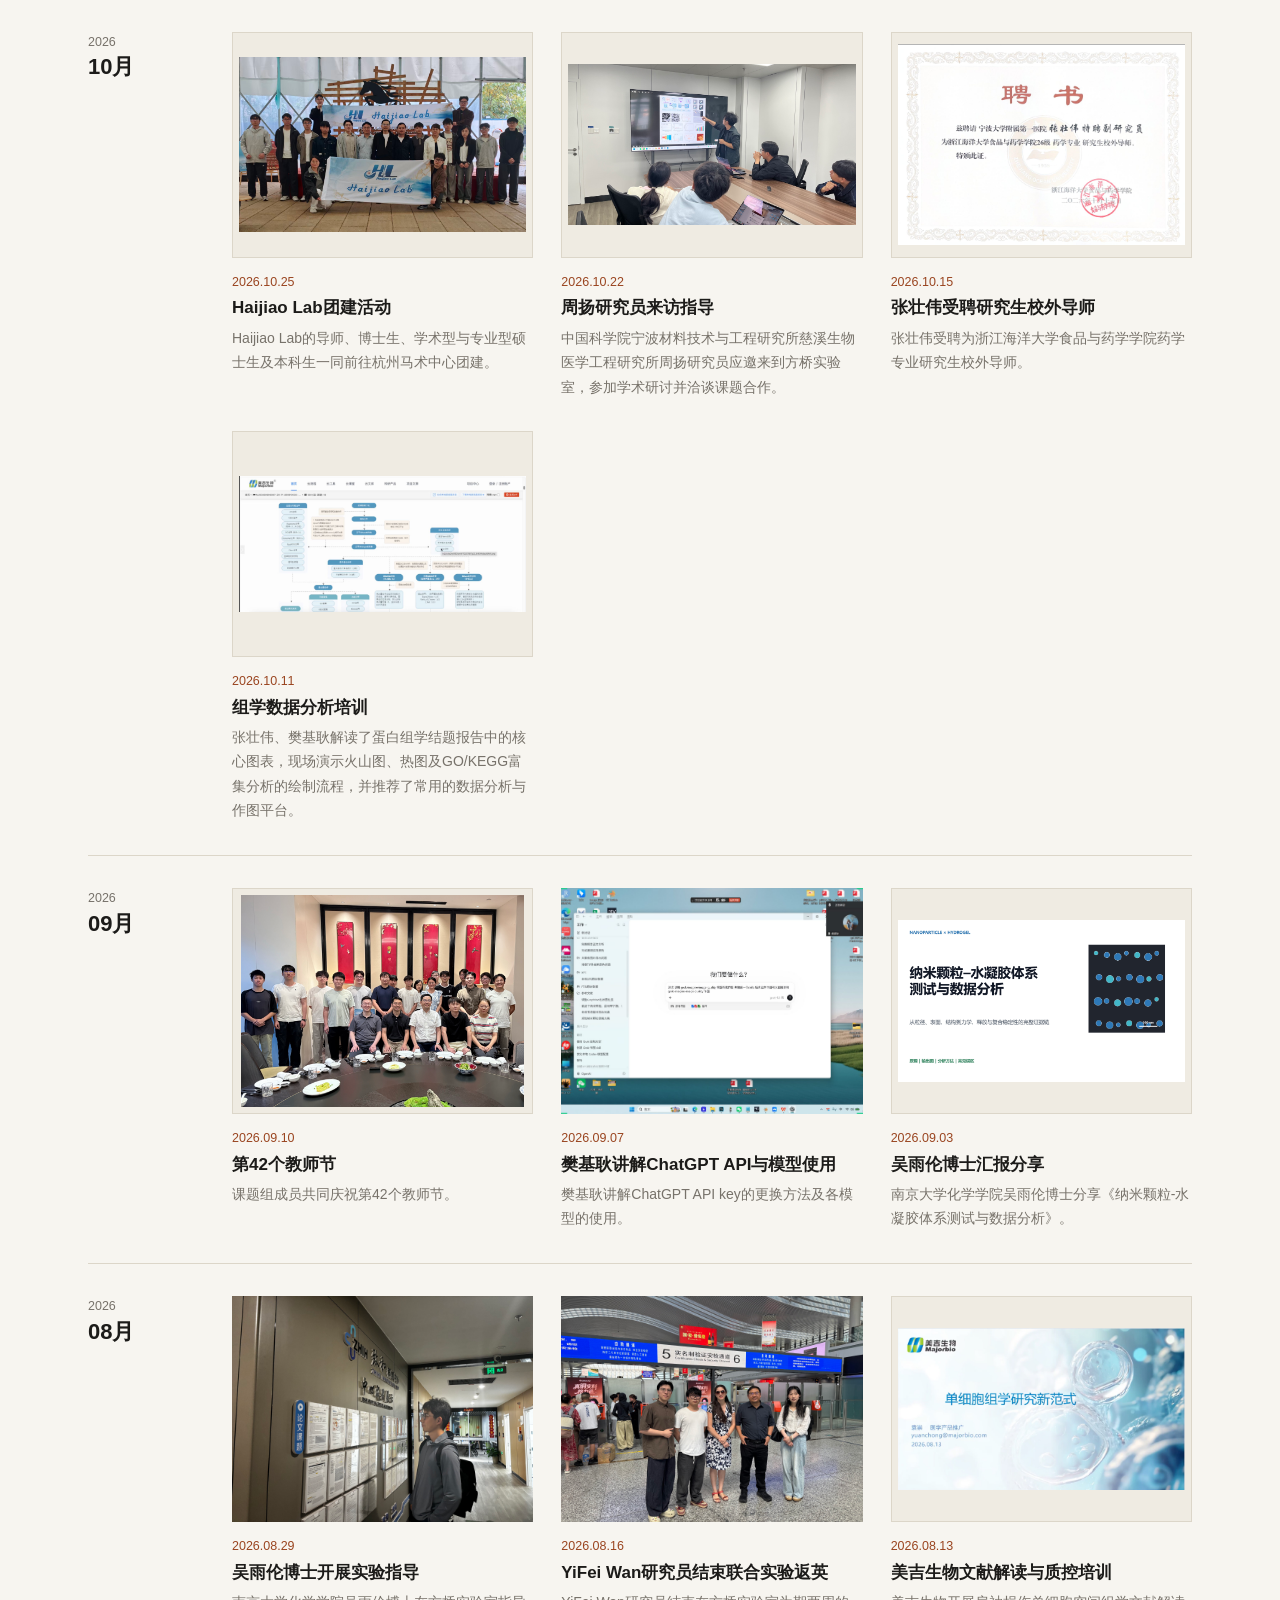
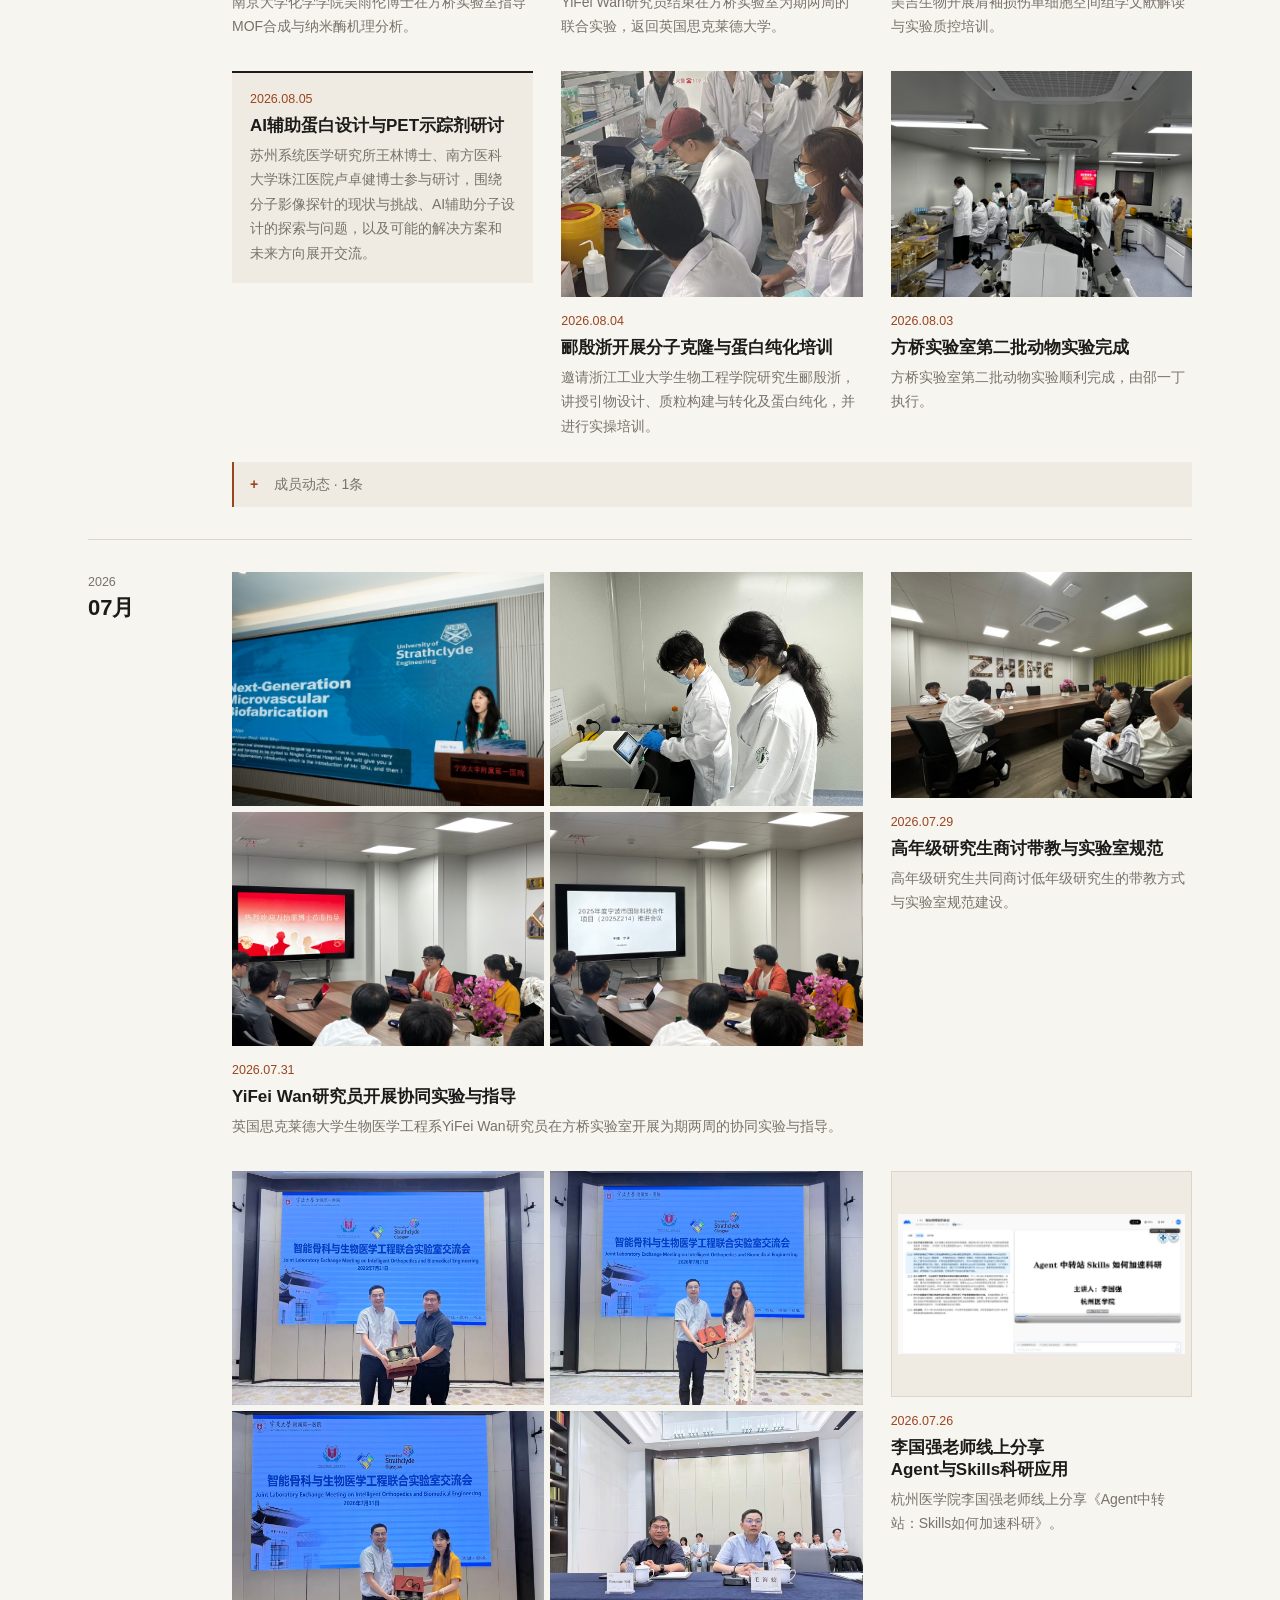
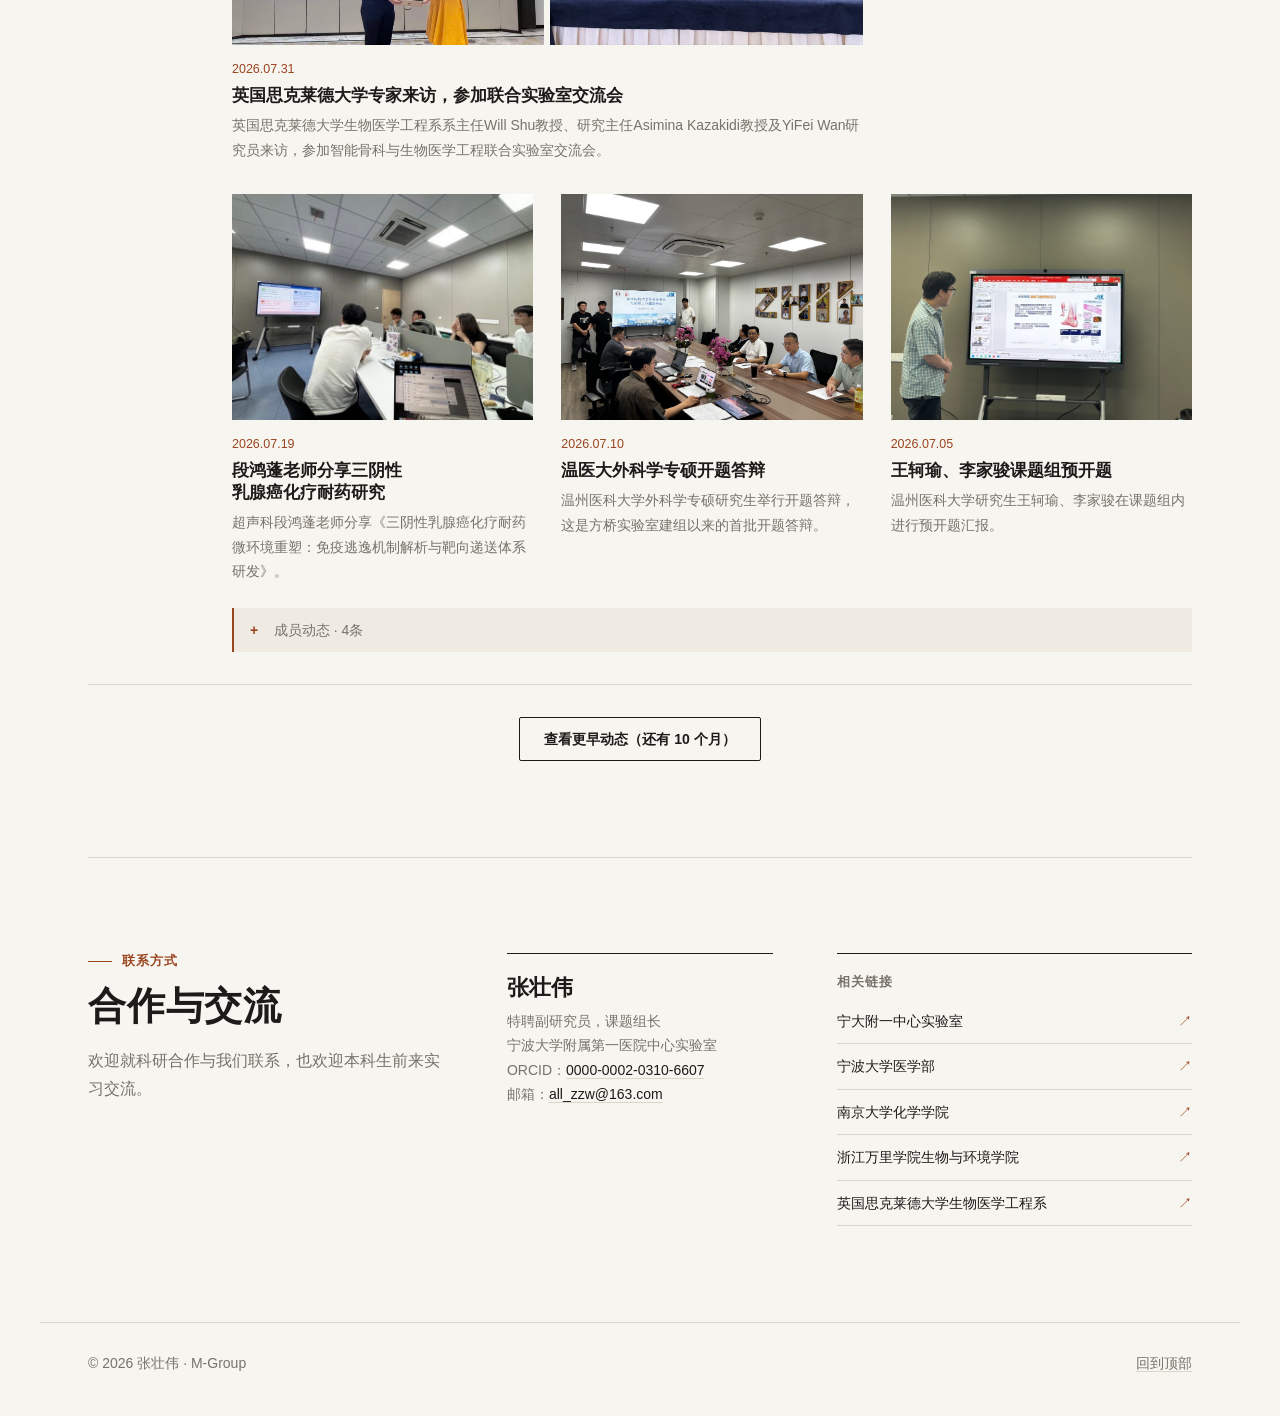
==== commit 687e3e69: "Refresh homepage branding, typography and team layout" ====
--- a/index.html
+++ b/index.html
@@ -18,10 +18,10 @@
     <meta property="og:url" content="https://allzzw.github.io/M-Group-websites/" />
     <meta property="og:site_name" content="M-Group" />
     <meta name="twitter:card" content="summary" />
-    <link rel="icon" href="favicon.svg?v=20260630a" type="image/svg+xml" />
-    <link rel="shortcut icon" href="favicon.svg?v=20260630a" type="image/svg+xml" />
-    <link rel="mask-icon" href="favicon.svg?v=20260630a" color="#e83e8c" />
-    <link rel="stylesheet" href="styles.css?v=20260629h" />
+    <link rel="icon" href="favicon.svg?v=20261030a" type="image/svg+xml" />
+    <link rel="shortcut icon" href="favicon.svg?v=20261030a" type="image/svg+xml" />
+    <link rel="mask-icon" href="assets/mask-icon.svg?v=20261030a" color="#1c1b19" />
+    <link rel="stylesheet" href="styles.css?v=20261030d" />
     <script type="application/ld+json">
       {
         "@context": "https://schema.org",
@@ -82,129 +82,105 @@
   </head>
   <body>
     <header class="site-header">
-      <a class="brand" href="#top" aria-label="返回首页">
-        <span class="brand-mark">Metal</span>
-        <span data-lang="zh">
-          <strong>M-Group</strong>
-          <small>临床问题导向的金属生命科学研究</small>
-        </span>
-        <span data-lang="en">
-          <strong>M-Group</strong>
-          <small>Clinical problem-driven metal life science</small>
-        </span>
-      </a>
-
-      <div class="header-actions">
-        <nav class="nav" aria-label="页面导航">
-          <a href="#top" data-lang="zh">首页</a>
-          <a href="#about" data-lang="zh">个人简介</a>
-          <a href="#research" data-lang="zh">研究方向</a>
-          <a href="#team" data-lang="zh">团队成员</a>
-          <a href="#papers" data-lang="zh">学术论文</a>
-          <a href="#projects" data-lang="zh">课题项目</a>
-          <a href="#events" data-lang="zh">大事件</a>
-          <a href="#contact" data-lang="zh">联系合作</a>
-
-          <a href="#top" data-lang="en">Home</a>
-          <a href="#about" data-lang="en">About</a>
-          <a href="#research" data-lang="en">Research</a>
-          <a href="#team" data-lang="en">Team</a>
-          <a href="#papers" data-lang="en">Publications</a>
-          <a href="#projects" data-lang="en">Projects</a>
-          <a href="#events" data-lang="en">Events</a>
-          <a href="#contact" data-lang="en">Contact</a>
+      <div class="header-inner">
+        <a class="brand" href="#top" aria-label="M-Group">
+          <span class="brand-mark" aria-hidden="true">M</span>
+          <span class="brand-text">
+            <strong>M-Group</strong>
+            <small data-lang="zh">临床问题导向的金属生命科学研究</small>
+            <small data-lang="en">Clinical problem-driven metal life science</small>
+          </span>
+        </a>
+
+        <nav class="nav" id="site-nav" aria-label="页面导航">
+          <a href="#about"><span data-lang="zh">简介</span><span data-lang="en">About</span></a>
+          <a href="#research"><span data-lang="zh">研究</span><span data-lang="en">Research</span></a>
+          <a href="#team"><span data-lang="zh">团队</span><span data-lang="en">Team</span></a>
+          <a href="#papers"><span data-lang="zh">论文</span><span data-lang="en">Publications</span></a>
+          <a href="#projects"><span data-lang="zh">项目</span><span data-lang="en">Projects</span></a>
+          <a href="#events"><span data-lang="zh">动态</span><span data-lang="en">News</span></a>
+          <a href="#contact"><span data-lang="zh">联系</span><span data-lang="en">Contact</span></a>
         </nav>
-        <button
-          class="language-switcher"
-          type="button"
-          data-lang-toggle
-          data-label-zh="English"
-          data-label-en="中文"
-        >
-          English
-        </button>
+
+        <div class="header-actions">
+          <button
+            class="language-switcher"
+            type="button"
+            data-lang-toggle
+            data-label-zh="EN"
+            data-label-en="中文"
+          >
+            EN
+          </button>
+          <button class="menu-toggle" type="button" aria-controls="site-nav" aria-expanded="false" aria-label="菜单">
+            <span></span><span></span>
+          </button>
+        </div>
       </div>
     </header>
 
     <main id="top">
       <section class="hero">
         <div class="hero-copy">
-          <h1 data-lang="zh">张壮伟</h1>
-          <h1 data-lang="en">Zhuangwei Zhang</h1>
-
-          <p class="role" data-lang="zh">
-            特聘副研究员，课题组长
-          </p>
-          <p class="role" data-lang="en">
-            Distinguished Associate Research Fellow, PI
-          </p>
-
-          <p class="institution" data-lang="zh">
-            宁波大学附属第一医院中心实验室
-          </p>
-          <p class="institution" data-lang="en">
-            Central Laboratory, The First Affiliated Hospital of Ningbo University
-          </p>
-
-          <div class="tagline">
-            <p data-lang="zh">金属生命科学与临床转化</p>
-            <p data-lang="en">Metallobiology and clinical translation</p>
+          <p class="hero-eyebrow">
+            <span data-lang="zh">M-Group · 课题组长</span>
+            <span data-lang="en">M-Group · Principal Investigator</span>
+          </p>
+          <h1>
+            <span data-lang="zh">张壮伟</span>
+            <span data-lang="en">Zhuangwei Zhang</span>
+          </h1>
+          <p class="hero-alt-name">
+            <span data-lang="zh">Zhuangwei Zhang</span>
+            <span data-lang="en">张壮伟</span>
+          </p>
+
+          <p class="role">
+            <span data-lang="zh">特聘副研究员，课题组长</span>
+            <span data-lang="en">Distinguished Associate Research Fellow, PI</span>
+          </p>
+          <p class="institution">
+            <span data-lang="zh">宁波大学附属第一医院中心实验室</span>
+            <span data-lang="en">Central Laboratory, The First Affiliated Hospital of Ningbo University</span>
+          </p>
+
+          <div class="element-map" role="img" aria-label="Metal: Mechanism, Engineering, Theranostics">
+            <span class="el el-core"><small>01</small><b>M</b><em>Metal</em></span>
+            <span class="el-link" aria-hidden="true"></span>
+            <span class="el"><small>02</small><b>Mc</b><em>Mechanism</em></span>
+            <span class="el"><small>03</small><b>En</b><em>Engineering</em></span>
+            <span class="el"><small>04</small><b>Tx</b><em>Theranostics</em></span>
           </div>
 
-          <p class="summary" data-lang="zh">
-            聚焦金属机制、生物医学工程与分子诊疗。
-          </p>
-          <p class="summary" data-lang="en">
-            Metal mechanisms, biomedical engineering, and molecular theranostics.
+          <p class="hero-statement" data-lang="zh">
+            以金属为线索理解疾病：从金属离子、配位结构与放射金属出发，解析疾病机制，发展组织修复递送平台与分子影像工具。
+          </p>
+          <p class="hero-statement" data-lang="en">
+            Metals are our lens on disease. Starting from metal ions, coordination structures,
+            and radiometals, we work out disease mechanisms and build delivery platforms for
+            tissue repair and tools for molecular imaging.
           </p>
 
           <div class="hero-actions">
-            <a class="button primary" href="#research" data-lang="zh">研究方向</a>
-            <a class="button secondary" href="#contact" data-lang="zh">联系合作</a>
-            <a class="button primary" href="#research" data-lang="en">Research Areas</a>
-            <a class="button secondary" href="#contact" data-lang="en">Contact</a>
+            <a class="button primary" href="#research"><span data-lang="zh">研究方向</span><span data-lang="en">Research</span></a>
+            <a class="button secondary" href="#contact"><span data-lang="zh">联系合作</span><span data-lang="en">Get in touch</span></a>
+            <a class="hero-link" href="https://orcid.org/0000-0002-0310-6607" target="_blank" rel="noreferrer">ORCID</a>
+            <a class="hero-link" href="https://www.researchgate.net/profile/Zhuangwei-Zhang/publications" target="_blank" rel="noreferrer">ResearchGate</a>
           </div>
         </div>
 
-        <aside class="hero-panel" aria-label="研究主线概览">
-          <div class="metal-orbit" aria-hidden="true">
-            <span class="node node-a">Metal</span>
-            <span class="node node-b">Mechanism</span>
-            <span class="node node-c">Theranostics</span>
-            <span class="node node-d">Engineering</span>
-          </div>
-
-          <h2 data-lang="zh">从金属机制到诊疗工具</h2>
-          <h2 data-lang="en">From metal mechanisms to theranostic tools</h2>
-
-          <p data-lang="zh">
-            研究金属离子、配位结构和放射金属在疾病中的作用，
-            并将其用于疾病机制、递送修复和分子成像。
-          </p>
-          <p data-lang="en">
-            We study metal ions, coordination structures, and radiometals in disease,
-            then apply them to disease mechanisms, delivery and repair, and molecular imaging.
-          </p>
-
-          <dl class="quick-facts" data-lang="zh">
+        <aside class="hero-side" aria-label="简历概览">
+          <figure class="portrait">
+            <img src="assets/member-07.jpeg" alt="张壮伟 Zhuangwei Zhang" width="390" height="487" />
+          </figure>
+          <dl class="quick-facts">
             <div>
-              <dt>2021.09-2025.06</dt>
-              <dd><span>南京大学化学化工学院有机化学博士</span></dd>
+              <dt><span data-lang="zh">2025.07 – 至今</span><span data-lang="en">2025.07 – now</span></dt>
+              <dd><span data-lang="zh">宁波大学附属第一医院中心实验室</span><span data-lang="en">Central Laboratory, First Affiliated Hospital of Ningbo University</span></dd>
             </div>
             <div>
-              <dt>2025.07-至今</dt>
-              <dd>宁波大学附属第一医院中心实验室</dd>
-            </div>
-          </dl>
-
-          <dl class="quick-facts" data-lang="en">
-            <div>
-              <dt>2021.09-2025.06</dt>
-              <dd><span>School of Chemistry and Chemical Engineering, Nanjing University</span><span>Ph.D. in Organic Chemistry</span></dd>
-            </div>
-            <div>
-              <dt>Since 2025.07</dt>
-              <dd>Central Laboratory, The First Affiliated Hospital of Ningbo University</dd>
+              <dt>2021.09 – 2025.06</dt>
+              <dd><span data-lang="zh">南京大学化学化工学院 · 有机化学博士</span><span data-lang="en">Ph.D. in Organic Chemistry, Nanjing University</span></dd>
             </div>
           </dl>
         </aside>
@@ -216,12 +192,12 @@
           <p class="recent-updates-label" data-lang="en">Recent updates</p>
           <ul class="recent-update-list" data-lang="zh">
             <li><time>10.25</time><a href="#event-2026-10-25">Haijiao Lab团建活动</a></li>
-            <li><time>10.22</time><a href="#event-2026-10-22">周扬研究员课题指导</a></li>
+            <li><time>10.22</time><a href="#event-2026-10-22">周扬研究员来访指导</a></li>
             <li><time>10.15</time><a href="#event-2026-10-15">张壮伟受聘研究生校外导师</a></li>
           </ul>
           <ul class="recent-update-list" data-lang="en">
             <li><time>Oct 25</time><a href="#event-2026-10-25">Haijiao Lab team-building outing</a></li>
-            <li><time>Oct 22</time><a href="#event-2026-10-22">Research guidance by Prof. Yang Zhou</a></li>
+            <li><time>Oct 22</time><a href="#event-2026-10-22">Visit by Prof. Yang Zhou</a></li>
             <li><time>Oct 15</time><a href="#event-2026-10-15">Zhuangwei Zhang appointed external graduate supervisor</a></li>
           </ul>
           <a class="recent-updates-link" href="#events" data-lang="zh">全部动态</a>
@@ -233,41 +209,42 @@
         <div>
           <p class="section-kicker" data-lang="zh">个人简介</p>
           <p class="section-kicker" data-lang="en">About</p>
-          <h2 data-lang="zh">药学、化学与<br />医学转化</h2>
-          <h2 data-lang="en">Pharmacy, chemistry, and medical translation</h2>
+          <h2 data-lang="zh"><span class="nw">药学、</span><span class="nw">化学与</span><br /><span class="nw">医学转化</span></h2>
+          <h2 data-lang="en">Pharmacy, chemistry, and clinical translation</h2>
         </div>
         <div class="prose" data-lang="zh">
           <p>
-            本科接受药学训练；硕士阶段从事环肽全合成、结构设计和抗炎活性评价，
-            完成了分子设计、化学合成与生物学评价的系统训练。
+            本科就读药学专业；硕士阶段从事环肽全合成、结构设计与抗炎活性评价，
+            系统掌握了从分子设计、化学合成到生物学评价的完整研究链条。
           </p>
           <p>
-            2021年进入南京大学攻读有机化学博士，研究蛋白-蛋白相互作用、
-            界面识别与功能调控，并探索其工程化应用。
+            2021年进入南京大学化学化工学院攻读有机化学博士学位，
+            研究蛋白-蛋白相互作用中的界面识别与功能调控，并探索其工程化应用。
           </p>
           <p>
-            2025年7月入职宁波大学附属第一医院中心实验室，任特聘副研究员、课题组长。
-            目前以<strong>金属相关机制与工程平台</strong>为主线，开展跟腱损伤、病理性矿化、
-            口腔疾病、肿瘤靶向和PET/CT分子影像研究。
+            2025年7月加入宁波大学附属第一医院中心实验室，任特聘副研究员、课题组长。
+            课题组以<strong>金属相关机制与工程平台</strong>为主线，聚焦跟腱损伤、病理性矿化、
+            口腔疾病、肿瘤靶向与PET/CT分子影像等临床问题。
           </p>
         </div>
         <div class="prose" data-lang="en">
           <p>
-            I trained in pharmacy as an undergraduate. My master's work covered cyclic
-            peptide total synthesis, structural design, and anti-inflammatory evaluation,
-            with training in molecular design, synthesis, and biological assessment.
+            I trained in pharmacy as an undergraduate. My master's research covered the
+            total synthesis, structural design, and anti-inflammatory evaluation of cyclic
+            peptides, which gave me end-to-end training from molecular design and synthesis
+            to biological assessment.
           </p>
           <p>
-            I began doctoral training in organic chemistry at Nanjing University in 2021,
-            focusing on protein-protein interactions, interface recognition, functional
-            regulation, and their engineering applications.
+            In 2021 I began a Ph.D. in organic chemistry at Nanjing University, studying
+            interface recognition and functional regulation in protein-protein interactions
+            and exploring how they can be engineered.
           </p>
           <p>
-            Since July 2025, I have been a Distinguished Associate Research Fellow and
+            Since July 2025 I have been a Distinguished Associate Research Fellow and
             independent PI at the Central Laboratory of The First Affiliated Hospital of
-            Ningbo University. My work on <strong>metal-centered mechanisms and engineering platforms</strong>
-            addresses tendon injury, pathological mineralization, oral disease, cancer targeting,
-            and PET/CT molecular imaging.
+            Ningbo University. Built around <strong>metal-centered mechanisms and engineering platforms</strong>,
+            the group works on tendon injury, pathological mineralization, oral disease,
+            cancer targeting, and PET/CT molecular imaging.
           </p>
         </div>
       </section>
@@ -276,31 +253,31 @@
         <div class="section-heading">
           <p class="section-kicker" data-lang="zh">研究方向</p>
           <p class="section-kicker" data-lang="en">Research</p>
-          <h2 data-lang="zh">金属机制、工程平台与分子诊疗</h2>
+          <h2 data-lang="zh"><span class="nw">金属机制、</span><span class="nw">工程平台</span><span class="nw">与分子诊疗</span></h2>
           <h2 data-lang="en">Metal mechanisms, engineering, and theranostics</h2>
           <p data-lang="zh">
-            围绕临床问题，研究金属离子、配位结构、金属界面和放射金属。
-            将机制研究转化为局部递送、组织修复和分子诊疗工具；合作科室包括<strong>骨科中心、口腔科和核医学科</strong>。
+            我们从临床问题出发，研究金属离子、配位结构、金属界面与放射金属，
+            并把机制认识转化为局部递送、组织修复和分子诊疗工具。主要合作科室为<strong>骨科中心、口腔科和核医学科</strong>。
           </p>
           <p data-lang="en">
-            We study metal ions, coordination structures, metal interfaces, and radiometals
-            in clinically relevant questions. The resulting mechanisms inform local delivery,
-            tissue repair, and molecular theranostics, with clinical collaboration in
+            Starting from clinical questions, we study metal ions, coordination structures,
+            metal interfaces, and radiometals, and turn what we learn into tools for local
+            delivery, tissue repair, and molecular theranostics. Our main clinical partners are
             <strong>orthopedics, stomatology, and nuclear medicine</strong>.
           </p>
         </div>
 
         <div class="research-grid">
           <article class="research-card">
-            <span class="card-index">01</span>
+            <span class="card-index"><span class="el el-mini" aria-hidden="true"><b>Mc</b></span><span class="card-word">Metal · Mechanism</span></span>
             <h3 data-lang="zh">金属作为机制变量</h3>
             <h3 data-lang="en">Metals as mechanistic variables</h3>
             <p data-lang="zh">
-              研究病理性结晶、金属离子稳态和组织微环境对炎症、矿化与组织修复的影响。
+              探究病理性结晶、金属离子稳态与组织微环境如何影响炎症、矿化和组织修复。
             </p>
             <p data-lang="en">
-              This direction asks how pathological crystals, metal-ion homeostasis,
-              and tissue microenvironments shape inflammation, mineralization, and tissue repair.
+              How do pathological crystals, metal-ion homeostasis, and the tissue
+              microenvironment shape inflammation, mineralization, and repair?
             </p>
             <ul data-lang="zh">
               <li>MSU晶体、牙结石、动脉粥样硬化等病理性矿化过程</li>
@@ -310,21 +287,21 @@
             <ul data-lang="en">
               <li>Pathological mineralization, including MSU crystals, dental calculus, and atherosclerosis</li>
               <li>Metallomics and metal-ion cell biology</li>
-              <li>Clinical input: Orthopedics Center</li>
+              <li>Clinical partner: Orthopedics Center</li>
             </ul>
             <a class="research-reading" href="https://doi.org/10.1038/s41467-022-28060-x" target="_blank" rel="noreferrer">The mouse metallomic landscape of aging and metabolism</a>
           </article>
 
           <article class="research-card">
-            <span class="card-index">02</span>
+            <span class="card-index"><span class="el el-mini" aria-hidden="true"><b>En</b></span><span class="card-word">Metal · Engineering</span></span>
             <h3 data-lang="zh">金属作为工程节点</h3>
             <h3 data-lang="en">Metals as engineering nodes</h3>
             <p data-lang="zh">
-              面向跟腱损伤与组织修复，开发金属配位、金属多酚网络和MOF/纳米酶局部递送平台。
+              面向跟腱损伤与组织修复，开发基于金属配位、金属多酚网络和MOF/纳米酶的局部递送平台。
             </p>
             <p data-lang="en">
-              This direction develops injectable and local delivery platforms
-              based on metal coordination, metal-phenolic networks, MOFs, and nanozymes for tendon injury and tissue repair.
+              Injectable and local delivery platforms built on metal coordination,
+              metal-phenolic networks, MOFs, and nanozymes, aimed at tendon injury and tissue repair.
             </p>
             <ul data-lang="zh">
               <li>水凝胶、3D打印支架、静电纺丝体系</li>
@@ -334,20 +311,20 @@
             <ul data-lang="en">
               <li>Hydrogels, 3D-printed scaffolds, and electrospun fibers</li>
               <li>Microneedle- and microsphere-based sustained delivery systems</li>
-              <li>Clinical inputs: Orthopedics Center and Department of Stomatology</li>
+              <li>Clinical partners: Orthopedics Center, Stomatology</li>
             </ul>
             <a class="research-reading" href="https://www.cas.org/resources/cas-insights/nanozymes-rugged-catalysis-for-diagnostics-and-enzyme-replacement-therapy" target="_blank" rel="noreferrer">Nanozymes: Rugged catalysis for diagnostics and enzyme-replacement therapy</a>
           </article>
 
           <article class="research-card">
-            <span class="card-index">03</span>
+            <span class="card-index"><span class="el el-mini" aria-hidden="true"><b>Tx</b></span><span class="card-word">Metal · Theranostics</span></span>
             <h3 data-lang="zh">金属作为诊疗工具</h3>
             <h3 data-lang="en">Metals as theranostic tools</h3>
             <p data-lang="zh">
-              面向肿瘤靶向和PET/CT分子影像，开发放射金属配位、多肽与binder设计工具。
+              面向肿瘤靶向与PET/CT分子影像，开发放射金属配位、多肽及binder设计工具。
             </p>
             <p data-lang="en">
-              This direction develops radiometal, metal-coordination, and binder-design
+              Radiometal chemistry, metal coordination, and binder design, developed into
               tools for cancer targeting and PET/CT molecular imaging.
             </p>
             <ul data-lang="zh">
@@ -358,7 +335,7 @@
             <ul data-lang="en">
               <li>PPI-interface peptides, de novo binder design, and yeast display</li>
               <li>MOF-based PET/CT imaging probes</li>
-              <li>Clinical inputs: nuclear medicine and stomatology</li>
+              <li>Clinical partners: Nuclear Medicine, Stomatology</li>
             </ul>
             <a class="research-reading" href="https://doi.org/10.1038/s41586-026-10328-7" target="_blank" rel="noreferrer">The past, present and future of de novo protein design</a>
             <a class="research-reading" href="https://proteinbase.com/" target="_blank" rel="noreferrer">ProteinBase</a>
@@ -370,14 +347,15 @@
         <div class="section-heading">
           <p class="section-kicker" data-lang="zh">团队成员</p>
           <p class="section-kicker" data-lang="en">Team</p>
-          <h2 data-lang="zh">建设中的临床问题导向研究团队</h2>
-          <h2 data-lang="en">A growing clinically oriented research team</h2>
+          <h2 data-lang="zh"><span class="nw">以临床问题为导向的</span><span class="nw">研究团队</span></h2>
+          <h2 data-lang="en">A growing team built around clinical questions</h2>
           <p data-lang="zh">
-            课题组正在宁波大学附属第一医院方桥院区建设。
+            课题组依托宁波大学附属第一医院方桥院区建设，成员来自骨科、口腔、核医学、药学与工程等不同背景。
           </p>
           <p data-lang="en">
-            The group is being established at the Fangqiao Campus of The First
-            Affiliated Hospital of Ningbo University.
+            The group is based at the Fangqiao Campus of The First Affiliated Hospital of
+            Ningbo University, with members trained in orthopedics, stomatology, nuclear
+            medicine, pharmacy, and engineering.
           </p>
         </div>
 
@@ -387,8 +365,8 @@
             <span class="status-label" data-lang="en">Principal Investigator</span>
             <h3 data-lang="zh">张壮伟</h3>
             <h3 data-lang="en">Zhuangwei Zhang</h3>
-            <p data-lang="zh">特聘副研究员，课题组长。负责金属生命科学、生物医学工程平台和临床转化研究方向设计。</p>
-            <p data-lang="en">Distinguished Associate Research Fellow and PI. Leads research in metallobiology, biomedical engineering platforms, and clinical translation.</p>
+            <p data-lang="zh">特聘副研究员，课题组长。负责课题组在金属生命科学、生物医学工程平台与临床转化方向的整体规划。</p>
+            <p data-lang="en">Distinguished Associate Research Fellow and PI. Sets the group&rsquo;s direction in metallobiology, biomedical engineering platforms, and clinical translation.</p>
           </article>
 
           <article class="team-card lead">
@@ -396,8 +374,8 @@
             <span class="status-label" data-lang="en">Core clinical collaborators</span>
             <h3 data-lang="zh">毛海蛟、肖尊宇、赵梦祥</h3>
             <h3 data-lang="en">Haijiao Mao, Zunyu Xiao, Mengxiang Zhao</h3>
-            <p data-lang="zh">覆盖骨科中心、核医学科和口腔科，支撑跟腱病损、PET/CT分子影像和口腔疾病研究。</p>
-          <p data-lang="en">Core clinical collaborators from orthopedics, nuclear medicine, and stomatology support tendon disease, PET/CT imaging, and oral disease studies.</p>
+            <p data-lang="zh">分别来自骨科中心、核医学科和口腔科，为跟腱病损、PET/CT分子影像和口腔疾病研究提供临床支撑。</p>
+          <p data-lang="en">Clinicians from orthopedics, nuclear medicine, and stomatology who anchor the group&rsquo;s work on tendon disease, PET/CT imaging, and oral disease.</p>
           </article>
 
           <article class="team-card">
@@ -405,8 +383,8 @@
             <span class="status-label" data-lang="en">Core university collaborator</span>
             <h3 data-lang="zh">姜烁琦</h3>
             <h3 data-lang="en">Shuoqi Jiang</h3>
-            <p data-lang="zh">江南大学生物工程学院博士，浙江万里学院助理研究员，参与生物信息和病理性结晶沉积微生物等交叉方向。</p>
-            <p data-lang="en">Ph.D. from the School of Biotechnology, Jiangnan University, and Assistant Research Fellow at Zhejiang Wanli University, contributing to bioinformatics and pathological crystal-associated microbiology.</p>
+            <p data-lang="zh">江南大学生物工程学院博士，浙江万里学院助理研究员，参与生物信息学及病理性结晶沉积相关微生物等交叉研究。</p>
+            <p data-lang="en">Ph.D., School of Biotechnology, Jiangnan University; Assistant Research Fellow at Zhejiang Wanli University. Works with the group on bioinformatics and on microbes linked to pathological crystal deposition.</p>
           </article>
 
           <article class="team-card">
@@ -414,8 +392,17 @@
             <span class="status-label" data-lang="en">Interdisciplinary collaborator</span>
             <h3 data-lang="zh">李建新</h3>
             <h3 data-lang="en">Jianxin Li</h3>
-            <p data-lang="zh">南京大学化学化工学院有机化学教授，参与有机化学、分子设计与交叉转化研究合作。</p>
-            <p data-lang="en">Professor of Organic Chemistry at the School of Chemistry and Chemical Engineering, Nanjing University, collaborating on organic chemistry, molecular design, and translational interdisciplinary research.</p>
+            <p data-lang="zh">南京大学化学化工学院教授（有机化学），在有机化学、分子设计与交叉转化研究方面开展合作。</p>
+            <p data-lang="en">Professor of Organic Chemistry, School of Chemistry and Chemical Engineering, Nanjing University. Collaborates on organic chemistry, molecular design, and interdisciplinary translation.</p>
+          </article>
+
+          <article class="team-card">
+            <span class="status-label" data-lang="zh">外部交叉合作</span>
+            <span class="status-label" data-lang="en">Interdisciplinary collaborator</span>
+            <h3 data-lang="zh">余权威</h3>
+            <h3 data-lang="en">Quanwei Yu</h3>
+            <p data-lang="zh">四川大学博士，黑龙江省药品检验研究院研究员，在药物设计、结构生物学、计算化学及AI辅助药物发现（AIDD）方面开展合作。</p>
+            <p data-lang="en">Ph.D., Sichuan University; Research Fellow at the Heilongjiang Institute for Drug Control. Collaborates on drug design, structural biology, computational chemistry, and AI-driven drug discovery (AIDD).</p>
           </article>
 
           <article class="team-card">
@@ -423,17 +410,8 @@
             <span class="status-label" data-lang="en">Interdisciplinary collaborator</span>
             <h3 data-lang="zh">李仁杰</h3>
             <h3 data-lang="en">Renjie Li</h3>
-            <p data-lang="zh">广东双林生物制药有限公司研发中心项目研究员，参与生物制药研发与转化合作。</p>
-            <p data-lang="en">Project Researcher at the R&D Center of Guangdong Shuanglin Bio-Pharmacy Co., Ltd., collaborating on biopharmaceutical R&D and translational projects.</p>
-          </article>
-
-          <article class="team-card">
-            <span class="status-label" data-lang="zh">外部交叉合作</span>
-            <span class="status-label" data-lang="en">Interdisciplinary collaborator</span>
-            <h3 data-lang="zh">余权威</h3>
-            <h3 data-lang="en">Quanwei Yu</h3>
-            <p data-lang="zh">四川大学博士，黑龙江省药品检验研究院研究员，参与药物设计、结构生物学、计算化学及AIDD等交叉方向合作。</p>
-            <p data-lang="en">Ph.D. from Sichuan University and Research Fellow at the Heilongjiang Institute for Drug Control, collaborating on drug design, structural biology, computational chemistry, and AI-driven drug discovery (AIDD).</p>
+            <p data-lang="zh">广东双林生物制药有限公司研发中心项目研究员，在生物制药研发与成果转化方面开展合作。</p>
+            <p data-lang="en">Project Researcher, R&amp;D Center, Guangdong Shuanglin Bio-Pharmacy Co., Ltd. Collaborates on biopharmaceutical R&amp;D and translation.</p>
           </article>
 
           <section class="team-group">
@@ -444,14 +422,14 @@
               <h3 data-lang="en">Tendon disease and sustained delivery systems</h3>
             </div>
             <div class="member-list">
-              <div class="member"><img src="assets/member-01.jpeg" alt="钟梦林" /><div><strong data-lang="zh">钟梦林</strong><strong data-lang="en">Menglin Zhong</strong><span data-lang="zh">宁波大学2025级骨科学专硕</span><span data-lang="en">2025 M.Med. candidate in Orthopedics, Ningbo University</span><span data-lang="zh">生物压电、3D打印与跟腱修复</span><span data-lang="en">Biopiezoelectricity, 3D printing, and tendon repair</span></div></div>
-              <div class="member"><img src="assets/member-02.jpeg" alt="王轲瑜" /><div><strong data-lang="zh">王轲瑜</strong><strong data-lang="en">Keyu Wang</strong><span data-lang="zh">温州医科大学2025级骨科学专硕</span><span data-lang="en">2025 M.Med. candidate in Orthopedics, Wenzhou Medical University</span><span data-lang="zh">微球、气体疗法与跟腱病</span><span data-lang="en">Microspheres, gas therapy, and tendon disease</span></div></div>
-              <div class="member"><img src="assets/member-03.jpeg" alt="李家骏" /><div><strong data-lang="zh">李家骏</strong><strong data-lang="en">Jiajun Li</strong><span data-lang="zh">温州医科大学2025级骨科学专硕</span><span data-lang="en">2025 M.Med. candidate in Orthopedics, Wenzhou Medical University</span><span data-lang="zh">微针、金属-药物网络与跟腱病</span><span data-lang="en">Microneedles, metal-drug networks, and tendon disease</span></div></div>
-              <div class="member"><img src="assets/member-04.jpeg?v=20260715" alt="邵一丁" /><div><strong data-lang="zh">邵一丁</strong><strong data-lang="en">Yiding Shao</strong><span data-lang="zh">宁波大学2024级临床医学学硕</span><span data-lang="en">2024 M.Med. candidate in Clinical Medicine, Ningbo University</span><span data-lang="zh">水凝胶与跟腱缺损</span><span data-lang="en">Hydrogels and tendon defects</span></div></div>
-              <div class="member"><img src="assets/member-05.jpeg" alt="杨雯" /><div><strong data-lang="zh">杨雯</strong><strong data-lang="en">Wen Yang</strong><span data-lang="zh">宁波大学2025级临床医学学硕</span><span data-lang="en">2025 M.Med. candidate in Clinical Medicine, Ningbo University</span><span data-lang="zh">暂无</span><span data-lang="en">To be determined</span></div></div>
-              <div class="member"><img src="assets/member-18.png" alt="杨沅" /><div><strong data-lang="zh">杨沅</strong><strong data-lang="en">Yuan Yang</strong><span data-lang="zh">宁波大学2026级骨科学专硕</span><span data-lang="en">2026 M.Med. candidate in Orthopedics, Ningbo University</span><span data-lang="zh">天然产物水凝胶与跟腱病</span><span data-lang="en">Natural product hydrogels and tendon disease</span><span data-lang="zh">带教：王轲瑜、樊基耿；外派浙大二院</span><span data-lang="en">Mentors: Keyu Wang and Jigeng Fan; placement at the Second Affiliated Hospital of Zhejiang University School of Medicine</span></div></div>
-              <div class="member"><img src="assets/member-23.jpg?v=20260816" alt="林子皓" /><div><strong data-lang="zh">林子皓</strong><strong data-lang="en">Zihao Lin</strong><span data-lang="zh">宁波大学2026级临床医学学博</span><span data-lang="en">2026 M.D.-Ph.D. candidate in Clinical Medicine, Ningbo University</span><span data-lang="zh">肌肉缺损与骨再生</span><span data-lang="en">Muscle defects and bone regeneration</span></div></div>
-              <div class="member"><img src="assets/member-06.jpeg" alt="任天一" /><div><strong data-lang="zh">任天一</strong><strong data-lang="en">Tianyi Ren</strong><span data-lang="zh">宁波大学2025级机械专硕</span><span data-lang="en">2025 M.Eng. candidate in Mechanical Engineering, Ningbo University</span><span data-lang="zh">暂无</span><span data-lang="en">To be determined</span></div></div>
+              <div class="member"><img loading="lazy" src="assets/member-01.jpeg" alt="钟梦林" /><div><strong data-lang="zh">钟梦林</strong><strong data-lang="en">Menglin Zhong</strong><span data-lang="zh">宁波大学2025级骨科学专硕</span><span data-lang="en">2025 M.Med. candidate in Orthopedics, Ningbo University</span><span data-lang="zh">生物压电、3D打印与跟腱修复</span><span data-lang="en">Biopiezoelectricity, 3D printing, and tendon repair</span></div></div>
+              <div class="member"><img loading="lazy" src="assets/member-02.jpeg" alt="王轲瑜" /><div><strong data-lang="zh">王轲瑜</strong><strong data-lang="en">Keyu Wang</strong><span data-lang="zh">温州医科大学2025级骨科学专硕</span><span data-lang="en">2025 M.Med. candidate in Orthopedics, Wenzhou Medical University</span><span data-lang="zh">微球、气体疗法与跟腱病</span><span data-lang="en">Microspheres, gas therapy, and tendon disease</span></div></div>
+              <div class="member"><img loading="lazy" src="assets/member-03.jpeg" alt="李家骏" /><div><strong data-lang="zh">李家骏</strong><strong data-lang="en">Jiajun Li</strong><span data-lang="zh">温州医科大学2025级骨科学专硕</span><span data-lang="en">2025 M.Med. candidate in Orthopedics, Wenzhou Medical University</span><span data-lang="zh">微针、金属-药物网络与跟腱病</span><span data-lang="en">Microneedles, metal-drug networks, and tendon disease</span></div></div>
+              <div class="member"><img loading="lazy" src="assets/member-04.jpeg?v=20260715" alt="邵一丁" /><div><strong data-lang="zh">邵一丁</strong><strong data-lang="en">Yiding Shao</strong><span data-lang="zh">宁波大学2024级临床医学学硕</span><span data-lang="en">2024 M.Med. candidate in Clinical Medicine, Ningbo University</span><span data-lang="zh">水凝胶与跟腱缺损</span><span data-lang="en">Hydrogels and tendon defects</span></div></div>
+              <div class="member"><img loading="lazy" src="assets/member-05.jpeg" alt="杨雯" /><div><strong data-lang="zh">杨雯</strong><strong data-lang="en">Wen Yang</strong><span data-lang="zh">宁波大学2025级临床医学学硕</span><span data-lang="en">2025 M.Med. candidate in Clinical Medicine, Ningbo University</span><span data-lang="zh">研究方向待定</span><span data-lang="en">Topic to be determined</span></div></div>
+              <div class="member"><img loading="lazy" src="assets/member-18.jpg" alt="杨沅" /><div><strong data-lang="zh">杨沅</strong><strong data-lang="en">Yuan Yang</strong><span data-lang="zh">宁波大学2026级骨科学专硕</span><span data-lang="en">2026 M.Med. candidate in Orthopedics, Ningbo University</span><span data-lang="zh">天然产物水凝胶与跟腱病</span><span data-lang="en">Natural product hydrogels and tendon disease</span><span data-lang="zh">带教：王轲瑜、樊基耿；外派浙大二院</span><span data-lang="en">Mentors: Keyu Wang and Jigeng Fan; placement at the Second Affiliated Hospital of Zhejiang University School of Medicine</span></div></div>
+              <div class="member"><img loading="lazy" src="assets/member-23.jpg?v=20260816" alt="林子皓" /><div><strong data-lang="zh">林子皓</strong><strong data-lang="en">Zihao Lin</strong><span data-lang="zh">宁波大学2026级临床医学学博</span><span data-lang="en">2026 M.D.-Ph.D. candidate in Clinical Medicine, Ningbo University</span><span data-lang="zh">肌肉缺损与骨再生</span><span data-lang="en">Muscle defects and bone regeneration</span></div></div>
+              <div class="member"><img loading="lazy" src="assets/member-06.jpeg" alt="任天一" /><div><strong data-lang="zh">任天一</strong><strong data-lang="en">Tianyi Ren</strong><span data-lang="zh">宁波大学2025级机械专硕</span><span data-lang="en">2025 M.Eng. candidate in Mechanical Engineering, Ningbo University</span><span data-lang="zh">研究方向待定</span><span data-lang="en">Topic to be determined</span></div></div>
             </div>
           </section>
 
@@ -463,10 +441,10 @@
               <h3 data-lang="en">Nanozymes and Bio-MOFs</h3>
             </div>
             <div class="member-list">
-              <div class="member"><img src="assets/member-07.jpeg" alt="张壮伟" /><div><strong data-lang="zh">张壮伟</strong><strong data-lang="en">Zhuangwei Zhang</strong><span data-lang="zh">特聘副研究员，课题组长</span><span data-lang="en">Distinguished Associate Research Fellow, PI</span><span data-lang="zh">MOF纳米酶与痛风性关节炎</span><span data-lang="en">MOF nanozymes for gouty arthritis</span></div></div>
-              <div class="member"><img src="assets/member-10.jpeg" alt="程俊格" /><div><strong data-lang="zh">程俊格</strong><strong data-lang="en">Junge Cheng</strong><span data-lang="zh">丽水学院2025级口腔科专硕</span><span data-lang="en">2025 professional master's candidate in Stomatology, Lishui University</span><span data-lang="zh">高熵纳米酶与MPNs治疗舌鳞状细胞癌</span><span data-lang="en">High-entropy nanozymes and MPNs for oral squamous cell carcinoma</span></div></div>
-              <div class="member"><img src="assets/member-19.png" alt="黄佳琦" /><div><strong data-lang="zh">黄佳琦</strong><strong data-lang="en">Jiaqi Huang</strong><span data-lang="zh">宁波大学2024级口腔医学本科生</span><span data-lang="en">2024 undergraduate student in Stomatology, Ningbo University</span><span data-lang="zh">金属-药物网络与口腔鳞状细胞癌</span><span data-lang="en">Metal-drug networks for oral squamous cell carcinoma</span><span data-lang="zh">带教：程俊格</span><span data-lang="en">Mentor: Junge Cheng</span></div></div>
-              <div class="member"><img src="assets/member-17.png" alt="姚思恩" /><div><strong data-lang="zh">姚思恩</strong><strong data-lang="en">Sien Yao</strong><span data-lang="zh">宁波大学附属第一医院静配中心青年药师</span><span data-lang="en">Clinical pharmacist, PIVAS, The First Affiliated Hospital of Ningbo University</span><span data-lang="zh">生物MOF与口腔疾病</span><span data-lang="en">Bio-MOFs for oral disease</span></div></div>
+              <div class="member"><img loading="lazy" src="assets/member-07.jpeg" alt="张壮伟" /><div><strong data-lang="zh">张壮伟</strong><strong data-lang="en">Zhuangwei Zhang</strong><span data-lang="zh">特聘副研究员，课题组长</span><span data-lang="en">Distinguished Associate Research Fellow, PI</span><span data-lang="zh">MOF纳米酶与痛风性关节炎</span><span data-lang="en">MOF nanozymes for gouty arthritis</span></div></div>
+              <div class="member"><img loading="lazy" src="assets/member-10.jpeg" alt="程俊格" /><div><strong data-lang="zh">程俊格</strong><strong data-lang="en">Junge Cheng</strong><span data-lang="zh">丽水学院2025级口腔科专硕</span><span data-lang="en">2025 professional master's candidate in Stomatology, Lishui University</span><span data-lang="zh">高熵纳米酶与MPNs治疗舌鳞状细胞癌</span><span data-lang="en">High-entropy nanozymes and MPNs for oral squamous cell carcinoma</span></div></div>
+              <div class="member"><img loading="lazy" src="assets/member-19.jpg" alt="黄佳琦" /><div><strong data-lang="zh">黄佳琦</strong><strong data-lang="en">Jiaqi Huang</strong><span data-lang="zh">宁波大学2024级口腔医学本科生</span><span data-lang="en">2024 undergraduate student in Stomatology, Ningbo University</span><span data-lang="zh">金属-药物网络与口腔鳞状细胞癌</span><span data-lang="en">Metal-drug networks for oral squamous cell carcinoma</span><span data-lang="zh">带教：程俊格</span><span data-lang="en">Mentor: Junge Cheng</span></div></div>
+              <div class="member"><img loading="lazy" src="assets/member-17.jpg" alt="姚思恩" /><div><strong data-lang="zh">姚思恩</strong><strong data-lang="en">Sien Yao</strong><span data-lang="zh">宁波大学附属第一医院静配中心青年药师</span><span data-lang="en">Clinical pharmacist, PIVAS, The First Affiliated Hospital of Ningbo University</span><span data-lang="zh">生物MOF与口腔疾病</span><span data-lang="en">Bio-MOFs for oral disease</span></div></div>
             </div>
           </section>
 
@@ -478,11 +456,11 @@
               <h3 data-lang="en">Multi-omics analysis and therapeutic innovation</h3>
             </div>
             <div class="member-list">
-              <div class="member"><img src="assets/member-12.jpeg" alt="姜烁琦" /><div><strong data-lang="zh">姜烁琦</strong><strong data-lang="en">Shuoqi Jiang</strong><span data-lang="zh">江南大学生物工程学院博士；浙江万里学院助理研究员</span><span data-lang="en">Ph.D., School of Biotechnology, Jiangnan University; Assistant Research Fellow at Zhejiang Wanli University</span><span data-lang="zh">酶替代疗法与病理性结晶沉积</span><span data-lang="en">Enzyme replacement therapy for pathological crystal deposition</span></div></div>
-              <div class="member"><img src="assets/member-11.jpeg" alt="樊基耿" /><div><strong data-lang="zh">樊基耿</strong><strong data-lang="en">Jigeng Fan</strong><span data-lang="zh">宁波大学2025级临床医学学博</span><span data-lang="en">2025 M.D.-Ph.D. candidate in Clinical Medicine, Ningbo University</span><span data-lang="zh">昼夜节律调控与跟腱病</span><span data-lang="en">Circadian rhythm regulation in tendon disease</span></div></div>
-              <div class="member"><img src="assets/member-22.jpg" alt="艾林" /><div><strong data-lang="zh">艾林</strong><strong data-lang="en">Lin Ai</strong><span data-lang="zh">温州医科大学2026级骨科学学硕</span><span data-lang="en">2026 M.Sc. candidate in Orthopedics, Wenzhou Medical University</span><span data-lang="zh">昼夜节律调控与跟腱病</span><span data-lang="en">Circadian rhythm regulation in tendon disease</span><span data-lang="zh">带教：钟梦林</span><span data-lang="en">Mentor: Menglin Zhong</span></div></div>
-              <div class="member"><img src="assets/member-13.jpeg" alt="李家骏" /><div><strong data-lang="zh">李家骏</strong><strong data-lang="en">Jiajun Li</strong><span data-lang="zh">温州医科大学2025级骨科学专硕</span><span data-lang="en">2025 M.Med. candidate in Orthopedics, Wenzhou Medical University</span><span data-lang="zh">金属代谢组学解析跟腱病</span><span data-lang="en">Metallometabolomics for tendon disease</span></div></div>
-              <div class="member"><img src="assets/member-20.png" alt="霍亭洋" /><div><strong data-lang="zh">霍亭洋</strong><strong data-lang="en">Tingyang Huo</strong><span data-lang="zh">温州医科大学2026级骨科学专硕</span><span data-lang="en">2026 M.Med. candidate in Orthopedics, Wenzhou Medical University</span><span data-lang="zh">金属螯合疗法与跟腱病</span><span data-lang="en">Metal chelation therapy for tendon disease</span><span data-lang="zh">带教：李家骏</span><span data-lang="en">Mentor: Jiajun Li</span></div></div>
+              <div class="member"><img loading="lazy" src="assets/member-12.jpeg" alt="姜烁琦" /><div><strong data-lang="zh">姜烁琦</strong><strong data-lang="en">Shuoqi Jiang</strong><span data-lang="zh">江南大学生物工程学院博士；浙江万里学院助理研究员</span><span data-lang="en">Ph.D., School of Biotechnology, Jiangnan University; Assistant Research Fellow at Zhejiang Wanli University</span><span data-lang="zh">酶替代疗法与病理性结晶沉积</span><span data-lang="en">Enzyme replacement therapy for pathological crystal deposition</span></div></div>
+              <div class="member"><img loading="lazy" src="assets/member-11.jpeg" alt="樊基耿" /><div><strong data-lang="zh">樊基耿</strong><strong data-lang="en">Jigeng Fan</strong><span data-lang="zh">宁波大学2025级临床医学学博</span><span data-lang="en">2025 M.D.-Ph.D. candidate in Clinical Medicine, Ningbo University</span><span data-lang="zh">昼夜节律调控与跟腱病</span><span data-lang="en">Circadian rhythm regulation in tendon disease</span></div></div>
+              <div class="member"><img loading="lazy" src="assets/member-22.jpg" alt="艾林" /><div><strong data-lang="zh">艾林</strong><strong data-lang="en">Lin Ai</strong><span data-lang="zh">温州医科大学2026级骨科学学硕</span><span data-lang="en">2026 M.Sc. candidate in Orthopedics, Wenzhou Medical University</span><span data-lang="zh">昼夜节律调控与跟腱病</span><span data-lang="en">Circadian rhythm regulation in tendon disease</span><span data-lang="zh">带教：钟梦林</span><span data-lang="en">Mentor: Menglin Zhong</span></div></div>
+              <div class="member"><img loading="lazy" src="assets/member-03.jpeg" alt="李家骏" /><div><strong data-lang="zh">李家骏</strong><strong data-lang="en">Jiajun Li</strong><span data-lang="zh">温州医科大学2025级骨科学专硕</span><span data-lang="en">2025 M.Med. candidate in Orthopedics, Wenzhou Medical University</span><span data-lang="zh">金属代谢组学解析跟腱病</span><span data-lang="en">Metallometabolomics for tendon disease</span></div></div>
+              <div class="member"><img loading="lazy" src="assets/member-20.jpg" alt="霍亭洋" /><div><strong data-lang="zh">霍亭洋</strong><strong data-lang="en">Tingyang Huo</strong><span data-lang="zh">温州医科大学2026级骨科学专硕</span><span data-lang="en">2026 M.Med. candidate in Orthopedics, Wenzhou Medical University</span><span data-lang="zh">金属螯合疗法与跟腱病</span><span data-lang="en">Metal chelation therapy for tendon disease</span><span data-lang="zh">带教：李家骏</span><span data-lang="en">Mentor: Jiajun Li</span></div></div>
             </div>
           </section>
 
@@ -494,9 +472,9 @@
               <h3 data-lang="en">De novo peptide-protein design</h3>
             </div>
             <div class="member-list">
-              <div class="member"><img src="assets/member-14.jpeg" alt="段劭" /><div><strong data-lang="zh">段劭</strong><strong data-lang="en">Shao Duan</strong><span data-lang="zh">哈尔滨医科大学骨科学博士研究生</span><span data-lang="en">Ph.D. candidate in Orthopedics, Harbin Medical University</span><span data-lang="zh">多肽PET示踪剂与骨科炎症性疾病</span><span data-lang="en">Peptide PET tracers for inflammatory orthopedic disease</span></div></div>
-              <div class="member"><img src="assets/member-15.jpeg" alt="章若梦" /><div><strong data-lang="zh">章若梦</strong><strong data-lang="en">Ruomeng Zhang</strong><span data-lang="zh">宁波大学2025级临床医学学硕</span><span data-lang="en">2025 M.Med. candidate in Clinical Medicine, Ningbo University</span><span data-lang="zh">多肽与蛋白质从头设计用于肿瘤靶向</span><span data-lang="en">De novo peptide and protein design for cancer targeting</span></div></div>
-              <div class="member"><img src="assets/member-16.jpeg" alt="赵耀" /><div><strong data-lang="zh">赵耀</strong><strong data-lang="en">Yao Zhao</strong><span data-lang="zh">哈尔滨医科大学2024级骨科学专硕</span><span data-lang="en">2024 M.Med. candidate in Orthopedics, Harbin Medical University</span><span data-lang="zh">分子设计与骨科PET分子影像</span><span data-lang="en">Molecular design for orthopedic PET imaging</span></div></div>
+              <div class="member"><img loading="lazy" src="assets/member-14.jpeg" alt="段劭" /><div><strong data-lang="zh">段劭</strong><strong data-lang="en">Shao Duan</strong><span data-lang="zh">哈尔滨医科大学骨科学博士研究生</span><span data-lang="en">Ph.D. candidate in Orthopedics, Harbin Medical University</span><span data-lang="zh">多肽PET示踪剂与骨科炎症性疾病</span><span data-lang="en">Peptide PET tracers for inflammatory orthopedic disease</span></div></div>
+              <div class="member"><img loading="lazy" src="assets/member-15.jpeg" alt="章若梦" /><div><strong data-lang="zh">章若梦</strong><strong data-lang="en">Ruomeng Zhang</strong><span data-lang="zh">宁波大学2025级临床医学学硕</span><span data-lang="en">2025 M.Med. candidate in Clinical Medicine, Ningbo University</span><span data-lang="zh">多肽与蛋白质从头设计用于肿瘤靶向</span><span data-lang="en">De novo peptide and protein design for cancer targeting</span></div></div>
+              <div class="member"><img loading="lazy" src="assets/member-16.jpeg" alt="赵耀" /><div><strong data-lang="zh">赵耀</strong><strong data-lang="en">Yao Zhao</strong><span data-lang="zh">哈尔滨医科大学2024级骨科学专硕</span><span data-lang="en">2024 M.Med. candidate in Orthopedics, Harbin Medical University</span><span data-lang="zh">分子设计与骨科PET分子影像</span><span data-lang="en">Molecular design for orthopedic PET imaging</span></div></div>
             </div>
           </section>
 
@@ -508,8 +486,8 @@
               <h3 data-lang="en">Intern members</h3>
             </div>
             <div class="member-list">
-              <div class="member"><img src="assets/member-21.png" alt="陶昕昊" /><div><strong data-lang="zh">陶昕昊</strong><strong data-lang="en">Xinhao Tao</strong><span data-lang="zh">宁波大学2025级临床医学（拔尖人才创新班）</span><span data-lang="en">2025 Clinical Medicine (Top-notch Innovative Talent Program), Ningbo University</span><span data-lang="zh">暂无</span><span data-lang="en">To be determined</span><span data-lang="zh">带教：王轲瑜</span><span data-lang="en">Mentor: Keyu Wang</span></div></div>
-              <div class="member"><img src="assets/member-24.png" alt="吴英" /><div><strong data-lang="zh">吴英</strong><strong data-lang="en">Ying Wu</strong><span data-lang="zh">宁波大学2026级临床医学学硕</span><span data-lang="en">2026 M.Med. candidate in Clinical Medicine, Ningbo University</span><span data-lang="zh">暂无</span><span data-lang="en">To be determined</span><span data-lang="zh">带教：林子皓、樊基耿</span><span data-lang="en">Mentors: Zihao Lin and Jigeng Fan</span></div></div>
+              <div class="member"><img loading="lazy" src="assets/member-21.jpg" alt="陶昕昊" /><div><strong data-lang="zh">陶昕昊</strong><strong data-lang="en">Xinhao Tao</strong><span data-lang="zh">宁波大学2025级临床医学（拔尖人才创新班）</span><span data-lang="en">2025 Clinical Medicine (Top-notch Innovative Talent Program), Ningbo University</span><span data-lang="zh">研究方向待定</span><span data-lang="en">Topic to be determined</span><span data-lang="zh">带教：王轲瑜</span><span data-lang="en">Mentor: Keyu Wang</span></div></div>
+              <div class="member"><img loading="lazy" src="assets/member-24.jpg" alt="吴英" /><div><strong data-lang="zh">吴英</strong><strong data-lang="en">Ying Wu</strong><span data-lang="zh">宁波大学2026级临床医学学硕</span><span data-lang="en">2026 M.Med. candidate in Clinical Medicine, Ningbo University</span><span data-lang="zh">研究方向待定</span><span data-lang="en">Topic to be determined</span><span data-lang="zh">带教：林子皓、樊基耿</span><span data-lang="en">Mentors: Zihao Lin and Jigeng Fan</span></div></div>
             </div>
           </section>
         </div>
@@ -517,69 +495,56 @@
 
       <section id="papers" class="section two-column publications">
         <div>
-          <p class="section-kicker" data-lang="zh">学术论文</p>
-          <p class="section-kicker" data-lang="en">Publications</p>
-          <h2 data-lang="zh">按发表年度排列</h2>
-          <h2 data-lang="en">Publication trajectory</h2>
-          <div class="paper-cloud cloud-map" data-lang="zh" aria-label="论文关键词词云">
+          <p class="section-kicker" data-lang="zh">按发表年度排列</p>
+          <p class="section-kicker" data-lang="en">Listed by year</p>
+          <h2 data-lang="zh">学术论文</h2>
+          <h2 data-lang="en">Publications</h2>
+          <div class="metrics" aria-label="公开论文指标">
+            <div><strong>31</strong><span data-lang="zh">作品</span><span data-lang="en">works</span></div>
+            <div><strong>963</strong><span data-lang="zh">引用</span><span data-lang="en">citations</span></div>
+            <div><strong>20</strong><span data-lang="zh">H 指数</span><span data-lang="en">h-index</span></div>
+          </div>
+          <div class="paper-cloud" data-lang="zh" aria-label="论文关键词词云">
+            <span class="cloud-word w3">免疫</span>
+            <span class="cloud-word w2">MOF</span>
+            <span class="cloud-word w4">组学</span>
+            <span class="cloud-word w1">纳米酶</span>
+            <span class="cloud-word w3">矿化</span>
+            <span class="cloud-word w2">PET/CT</span>
+            <span class="cloud-word w4">酶工程</span>
+            <span class="cloud-word w3">跟腱</span>
             <span class="cloud-word core">金属</span>
-            <span class="cloud-word w-mof">MOF</span>
-            <span class="cloud-word w-nanozyme">纳米酶</span>
-            <span class="cloud-word w-peptide">多肽</span>
-            <span class="cloud-word w-pet">PET/CT</span>
-            <span class="cloud-word w-hydrogel">水凝胶</span>
-            <span class="cloud-word w-protein">蛋白互作</span>
-            <span class="cloud-word w-mineral">矿化</span>
-            <span class="cloud-word w-tendon">跟腱</span>
-            <span class="cloud-word w-ppi">PPI</span>
-            <span class="cloud-word w-immune">免疫</span>
-            <span class="cloud-word w-enzyme">酶工程</span>
-            <span class="cloud-word w-imaging">分子影像</span>
-            <span class="cloud-word w-inflammation">炎症</span>
-            <span class="cloud-word w-omics">组学</span>
+            <span class="cloud-word w3">PPI</span>
+            <span class="cloud-word w2">多肽</span>
+            <span class="cloud-word w4">炎症</span>
+            <span class="cloud-word w3">水凝胶</span>
+            <span class="cloud-word w1">分子影像</span>
+            <span class="cloud-word w4">蛋白互作</span>
           </div>
-          <div class="paper-cloud cloud-map" data-lang="en" aria-label="Publication keyword cloud">
+          <div class="paper-cloud" data-lang="en" aria-label="Publication keyword cloud">
+            <span class="cloud-word w3">Immunity</span>
+            <span class="cloud-word w2">MOF</span>
+            <span class="cloud-word w4">Omics</span>
+            <span class="cloud-word w1">Nanozymes</span>
+            <span class="cloud-word w3">Mineralization</span>
+            <span class="cloud-word w2">PET/CT</span>
+            <span class="cloud-word w4">Enzyme engineering</span>
+            <span class="cloud-word w3">Tendon</span>
             <span class="cloud-word core">Metals</span>
-            <span class="cloud-word w-mof">MOF</span>
-            <span class="cloud-word w-nanozyme">Nanozymes</span>
-            <span class="cloud-word w-peptide">Peptides</span>
-            <span class="cloud-word w-pet">PET/CT</span>
-            <span class="cloud-word w-hydrogel">Hydrogels</span>
-            <span class="cloud-word w-protein">Protein interfaces</span>
-            <span class="cloud-word w-mineral">Mineralization</span>
-            <span class="cloud-word w-tendon">Tendon</span>
-            <span class="cloud-word w-ppi">PPI</span>
-            <span class="cloud-word w-immune">Immunity</span>
-            <span class="cloud-word w-enzyme">Enzyme engineering</span>
-            <span class="cloud-word w-imaging">Molecular imaging</span>
-            <span class="cloud-word w-inflammation">Inflammation</span>
-            <span class="cloud-word w-omics">Omics</span>
+            <span class="cloud-word w3">PPI</span>
+            <span class="cloud-word w2">Peptides</span>
+            <span class="cloud-word w4">Inflammation</span>
+            <span class="cloud-word w3">Hydrogels</span>
+            <span class="cloud-word w1">Molecular imaging</span>
+            <span class="cloud-word w4">Protein interfaces</span>
           </div>
         </div>
         <div class="publication-content">
-          <div class="metrics" aria-label="公开论文指标">
-            <div>
-              <strong>31</strong>
-              <span data-lang="zh">作品</span>
-              <span data-lang="en">works</span>
-            </div>
-            <div>
-              <strong>963</strong>
-              <span data-lang="zh">引用</span>
-              <span data-lang="en">citations</span>
-            </div>
-            <div>
-              <strong>20</strong>
-              <span data-lang="zh">H指数</span>
-              <span data-lang="en">h-index</span>
-            </div>
-          </div>
-
           <ol class="publication-list publication-list-current" data-lang="zh">
             <li class="publication-item"><span class="author-role">通讯作者</span> Jiang S., Zheng Z., Gu Q., Li J., Yu X., <strong>Zhang Z.</strong>. Engineered acetylcholinesterase-loaded dissolvable microneedles mitigate dermal toxicity by targeting trichlorfon binding and metabolic pathway modulation. <em>Materials Today Bio</em>, 2026. DOI: <a class="doi-link" href="https://doi.org/10.1016/j.mtbio.2026.103243" target="_blank" rel="noreferrer">10.1016/j.mtbio.2026.103243</a>.</li>
             <li class="publication-item"><span class="author-role">共同第一作者</span> Qin S., Wang Q., <strong>Zhang Z.</strong>, Gu J., He G., Zeng F., Chen R., He B., Wang Y., Wang M., Song Y. Metabolic Hijacking by Engineered Probiotics Reprograms Tumor Metabolism and Immune Microenvironment for Self-Reinforcing Photodynamic Immunotherapy. <em>Journal of the American Chemical Society</em>, 2025. DOI: <a class="doi-link" href="https://doi.org/10.1021/jacs.5c10242" target="_blank" rel="noreferrer">10.1021/jacs.5c10242</a>.</li>
           </ol>
-          <div class="publication-divider" data-lang="zh">Before NBU</div>
+          <div class="publication-divider" data-lang="zh">加入宁波大学之前</div>
           <ol class="publication-list" start="3" data-lang="zh">
             <li class="publication-item"><span class="author-role">通讯作者</span><span class="author-role">高被引</span> Wang H., Xiang L., <strong>Zhang Z.</strong>, Li G., Li P., Chen W., Yu F., Lin X., Lin S. Elucidating the interaction mechanism of rutin with beta-casein and beta-lactoglobulin: A comprehensive analysis using multi-spectroscopy, molecular docking, and molecular dynamic simulations. <em>Food Chemistry</em>, 2025. DOI: <a class="doi-link" href="https://doi.org/10.1016/j.foodchem.2025.143411" target="_blank" rel="noreferrer">10.1016/j.foodchem.2025.143411</a>.</li>
             <li class="publication-item"><span class="author-role">共同第一作者</span> Jiang S., <strong>Zhang Z.</strong>, Gu Q., Li J., Yu X. Rational design to enhance the catalytic activity of acetylcholinesterase and mitigate trichlorfon toxicity in vitro. <em>International Journal of Biological Macromolecules</em>, 2024. DOI: <a class="doi-link" href="https://doi.org/10.1016/j.ijbiomac.2024.138001" target="_blank" rel="noreferrer">10.1016/j.ijbiomac.2024.138001</a>.</li>
@@ -604,7 +569,7 @@
             <li class="publication-item"><span class="author-role">Corresponding author</span> Jiang S., Zheng Z., Gu Q., Li J., Yu X., <strong>Zhang Z.</strong>. Engineered acetylcholinesterase-loaded dissolvable microneedles mitigate dermal toxicity by targeting trichlorfon binding and metabolic pathway modulation. <em>Materials Today Bio</em>, 2026. DOI: <a class="doi-link" href="https://doi.org/10.1016/j.mtbio.2026.103243" target="_blank" rel="noreferrer">10.1016/j.mtbio.2026.103243</a>.</li>
             <li class="publication-item"><span class="author-role">Co-first author</span> Qin S., Wang Q., <strong>Zhang Z.</strong>, Gu J., He G., Zeng F., Chen R., He B., Wang Y., Wang M., Song Y. Metabolic Hijacking by Engineered Probiotics Reprograms Tumor Metabolism and Immune Microenvironment for Self-Reinforcing Photodynamic Immunotherapy. <em>Journal of the American Chemical Society</em>, 2025. DOI: <a class="doi-link" href="https://doi.org/10.1021/jacs.5c10242" target="_blank" rel="noreferrer">10.1021/jacs.5c10242</a>.</li>
           </ol>
-          <div class="publication-divider" data-lang="en">Before NBU</div>
+          <div class="publication-divider" data-lang="en">Before joining NBU</div>
           <ol class="publication-list" start="3" data-lang="en">
             <li class="publication-item"><span class="author-role">Corresponding author</span><span class="author-role">Highly cited</span> Wang H., Xiang L., <strong>Zhang Z.</strong>, Li G., Li P., Chen W., Yu F., Lin X., Lin S. Elucidating the interaction mechanism of rutin with beta-casein and beta-lactoglobulin: A comprehensive analysis using multi-spectroscopy, molecular docking, and molecular dynamic simulations. <em>Food Chemistry</em>, 2025. DOI: <a class="doi-link" href="https://doi.org/10.1016/j.foodchem.2025.143411" target="_blank" rel="noreferrer">10.1016/j.foodchem.2025.143411</a>.</li>
             <li class="publication-item"><span class="author-role">Co-first author</span> Jiang S., <strong>Zhang Z.</strong>, Gu Q., Li J., Yu X. Rational design to enhance the catalytic activity of acetylcholinesterase and mitigate trichlorfon toxicity in vitro. <em>International Journal of Biological Macromolecules</em>, 2024. DOI: <a class="doi-link" href="https://doi.org/10.1016/j.ijbiomac.2024.138001" target="_blank" rel="noreferrer">10.1016/j.ijbiomac.2024.138001</a>.</li>
@@ -626,10 +591,10 @@
           </ol>
 
           <a class="text-link" data-lang="zh" href="https://www.researchgate.net/profile/Zhuangwei-Zhang/publications" target="_blank" rel="noreferrer">
-            查看公开论文列表：ResearchGate
+            完整论文列表见 ResearchGate
           </a>
           <a class="text-link" data-lang="en" href="https://www.researchgate.net/profile/Zhuangwei-Zhang/publications" target="_blank" rel="noreferrer">
-            ResearchGate publications: Zhuangwei Zhang / ORCID 0000-0002-0310-6607
+            Full publication list on ResearchGate
           </a>
         </div>
       </section>
@@ -638,14 +603,14 @@
         <div class="section-heading">
           <p class="section-kicker" data-lang="zh">课题项目</p>
           <p class="section-kicker" data-lang="en">Projects</p>
-          <h2 data-lang="zh">围绕临床问题组织课题</h2>
+          <h2 data-lang="zh"><span class="nw">围绕临床问题</span><span class="nw">组织课题</span></h2>
           <h2 data-lang="en">Projects organized by clinical questions</h2>
           <p data-lang="zh">
-            课题围绕骨科、口腔和核医学中的临床问题，开展金属生命科学与生物医学工程研究（2025-至今）。
+            课题围绕骨科、口腔与核医学中的临床问题展开，涵盖金属生命科学与生物医学工程研究（2025年至今）。
           </p>
           <p data-lang="en">
-            Projects address clinical questions in orthopedics, stomatology, and
-            nuclear medicine through metallobiology and biomedical engineering (2025–present).
+            Our projects take on clinical questions in orthopedics, stomatology, and nuclear
+            medicine through metallobiology and biomedical engineering (2025–present).
           </p>
         </div>
 
@@ -653,87 +618,73 @@
           <article class="project-card">
             <span class="status-label" data-lang="zh">毛海蛟｜48万元</span>
             <span class="status-label" data-lang="en">Haijiao Mao | RMB 480,000</span>
-            <h3 data-lang="zh">Bmal1/Nrf2生物钟轴时序性治疗策略修复跟腱病的机制研究</h3>
+            <h3 data-lang="zh"><span class="nw">Bmal1/Nrf2生物钟轴</span><span class="nw">时序性治疗策略</span><span class="nw">修复跟腱病的</span><span class="nw">机制研究</span></h3>
             <h3 data-lang="en">Mechanisms of chronotherapeutic strategies targeting the Bmal1/Nrf2 circadian axis for Achilles tendinopathy repair</h3>
-            <p data-lang="zh">国家自然科学基金面上项目，项目编号：82673238，2027年01月至2030年12月。围绕Bmal1/Nrf2生物钟轴的时序调控、跟腱病发生发展机制与精准治疗策略开展研究。</p>
-            <p data-lang="en">National Natural Science Foundation of China General Program, grant 82673238; project period: January 2027–December 2030. The project investigates temporal regulation of the Bmal1/Nrf2 circadian axis, the mechanisms underlying Achilles tendinopathy, and precision chronotherapeutic strategies.</p>
+            <p data-lang="zh">国家自然科学基金面上项目（82673238），执行期2027年1月至2030年12月。研究Bmal1/Nrf2生物钟轴的时序调控，解析跟腱病的发生发展机制，并探索精准的时序治疗策略。</p>
+            <p data-lang="en">NSFC General Program, grant 82673238 · Jan 2027 – Dec 2030. Investigates temporal regulation of the Bmal1/Nrf2 circadian axis, the mechanisms of Achilles tendinopathy, and precision chronotherapy.</p>
           </article>
 
           <article class="project-card">
             <span class="status-label" data-lang="zh">毛海蛟｜30万元</span>
             <span class="status-label" data-lang="en">Haijiao Mao | RMB 300,000</span>
-            <h3 data-lang="zh">负载滑膜细胞和多功能碳点的仿生腱周膜动态修复跟腱缺损材料体系构建及机制研究</h3>
+            <h3 data-lang="zh"><span class="nw">负载滑膜细胞和</span><span class="nw">多功能碳点的</span><span class="nw">仿生腱周膜</span><span class="nw">动态修复跟腱缺损</span><span class="nw">材料体系构建</span><span class="nw">及机制研究</span></h3>
             <h3 data-lang="en">Development and mechanisms of a biomimetic paratenon material system loaded with synovial cells and multifunctional carbon dots for dynamic repair of Achilles tendon defects</h3>
-            <p data-lang="zh">浙江省联合基金重点项目，项目编号：592600060，2026年01月至2029年12月。围绕滑膜细胞与多功能碳点协同负载、仿生腱周膜构建及跟腱缺损动态修复机制开展研究。</p>
-            <p data-lang="en">Key Project of the Zhejiang Provincial Joint Fund, grant 592600060; project period: January 2026–December 2029. The project focuses on the coordinated loading of synovial cells and multifunctional carbon dots, biomimetic paratenon construction, and mechanisms of dynamic Achilles tendon defect repair.</p>
+            <p data-lang="zh">浙江省联合基金重点项目（592600060），执行期2026年1月至2029年12月。研究滑膜细胞与多功能碳点的协同负载，构建仿生腱周膜，并解析其动态修复跟腱缺损的机制。</p>
+            <p data-lang="en">Key Project, Zhejiang Provincial Joint Fund, grant 592600060 · Jan 2026 – Dec 2029. Combines synovial cells and multifunctional carbon dots in a biomimetic paratenon and studies how it dynamically repairs Achilles tendon defects.</p>
           </article>
 
           <article class="project-card">
             <span class="status-label" data-lang="zh">肖尊宇｜49万元</span>
             <span class="status-label" data-lang="en">Zunyu Xiao | RMB 490,000</span>
-            <h3 data-lang="zh">活化T细胞靶向探针18F-ICOS-9构建及其在免疫治疗疗效评估中的应用研究</h3>
+            <h3 data-lang="zh"><span class="nw">活化T细胞</span><span class="nw">靶向探针</span><span class="nw">18F-ICOS-9构建</span><span class="nw">及其在</span><span class="nw">免疫治疗</span><span class="nw">疗效评估中的</span><span class="nw">应用研究</span></h3>
             <h3 data-lang="en">Development of the activated T-cell-targeting tracer 18F-ICOS-9 and its application in assessing immunotherapy response</h3>
-            <p data-lang="zh">国家自然科学基金面上项目，项目编号：82672574，研究期限：2027年1月至2030年12月。围绕活化T细胞靶向探针构建、分子影像与免疫治疗疗效评估开展研究。</p>
-            <p data-lang="en">National Natural Science Foundation of China General Program, grant 82672574; project period: January 2027–December 2030. The project focuses on activated T-cell-targeting tracer development, molecular imaging, and assessment of immunotherapy response.</p>
+            <p data-lang="zh">国家自然科学基金面上项目（82672574），执行期2027年1月至2030年12月。构建活化T细胞靶向探针，用于分子影像与免疫治疗疗效评估。</p>
+            <p data-lang="en">NSFC General Program, grant 82672574 · Jan 2027 – Dec 2030. Develops a tracer that targets activated T cells, for molecular imaging and for assessing response to immunotherapy.</p>
           </article>
 
           <article class="project-card">
             <span class="status-label" data-lang="zh">段劭｜30万元</span>
             <span class="status-label" data-lang="en">Shao Duan | RMB 300,000</span>
-            <h3 data-lang="zh">基于活化T细胞PET/NIR双模态成像的类风湿关节炎可视化研究</h3>
+            <h3 data-lang="zh"><span class="nw">基于活化T细胞</span><span class="nw">PET/NIR双模态成像的</span><span class="nw">类风湿关节炎</span><span class="nw">可视化研究</span></h3>
             <h3 data-lang="en">Visualization of rheumatoid arthritis using activated T-cell PET/NIR dual-modal imaging</h3>
-            <p data-lang="zh">国家自然科学基金青年科学基金项目（C类），项目编号：82603930，研究期限：2027年1月至2029年12月。围绕活化T细胞PET/NIR双模态成像与类风湿关节炎可视化开展研究。</p>
-            <p data-lang="en">National Natural Science Foundation of China Young Scientists Fund (Category C), grant 82603930; project period: January 2027–December 2029. The project focuses on activated T-cell PET/NIR dual-modal imaging and visualization of rheumatoid arthritis.</p>
+            <p data-lang="zh">国家自然科学基金青年科学基金项目（C类，82603930），执行期2027年1月至2029年12月。利用活化T细胞PET/NIR双模态成像，实现类风湿关节炎的可视化。</p>
+            <p data-lang="en">NSFC Young Scientists Fund (Category C), grant 82603930 · Jan 2027 – Dec 2029. Uses PET/NIR dual-modal imaging of activated T cells to visualize rheumatoid arthritis.</p>
           </article>
 
           <article class="project-card">
             <span class="status-label" data-lang="zh">赵梦祥｜6万元</span>
             <span class="status-label" data-lang="en">Mengxiang Zhao | RMB 60,000</span>
-            <h3 data-lang="zh">中药饮片多模态知识数据库构建及健康服务应用研究</h3>
+            <h3 data-lang="zh"><span class="nw">中药饮片</span><span class="nw">多模态知识数据库</span><span class="nw">构建及</span><span class="nw">健康服务应用研究</span></h3>
             <h3 data-lang="en">Construction of a multimodal knowledge database for Chinese herbal decoction pieces and its application in health services</h3>
-            <p data-lang="zh">浙江省中医药科技计划面上项目—中医药健康服务研究计划项目，项目编号：2027ZF41，研究期限：2027年1月至2029年12月。围绕中药饮片多模态数据整合、知识数据库构建及健康服务应用开展研究。</p>
-            <p data-lang="en">General Project of the Zhejiang Provincial Traditional Chinese Medicine Science and Technology Program — Traditional Chinese Medicine Health Services Research Program, grant 2027ZF41; project period: January 2027–December 2029. The project focuses on multimodal data integration for Chinese herbal decoction pieces, knowledge database construction, and applications in health services.</p>
+            <p data-lang="zh">浙江省中医药科技计划面上项目—中医药健康服务研究计划项目（2027ZF41），执行期2027年1月至2029年12月。整合中药饮片多模态数据，构建知识数据库，并探索其在健康服务中的应用。</p>
+            <p data-lang="en">General Project, Zhejiang Traditional Chinese Medicine Science and Technology Program (TCM Health Services), grant 2027ZF41 · Jan 2027 – Dec 2029. Integrates multimodal data on Chinese herbal decoction pieces into a knowledge database for health-service applications.</p>
           </article>
 
           <article class="project-card">
             <span class="status-label" data-lang="zh">张壮伟｜50万元</span>
             <span class="status-label" data-lang="en">Zhuangwei Zhang | RMB 500,000</span>
-            <h3 data-lang="zh">3D打印压电肽水凝胶修复肌腱损伤及机制研究</h3>
-            <h3 data-lang="en">3D-printed piezoelectric peptide hydrogel for tendon repair</h3>
-            <p data-lang="zh">
-              2025年度“科创甬江2035”重点研发计划国际科技合作项目，
-              项目编号2025Z214，研究期限：2026年1月至2028年12月。围绕肌腱损伤修复、压电肽水凝胶和机制解析开展研究。
-            </p>
-            <p data-lang="en">
-              2025 Key R&D Program International Science and Technology Cooperation Project
-              of “Sci-Tech Innovation Yongjiang 2035”, grant 2025Z214; project period: January 2026–December 2028. The project focuses on tendon repair,
-              piezoelectric peptide hydrogels, and mechanism analysis.
-            </p>
+            <h3 data-lang="zh"><span class="nw">3D打印</span><span class="nw">压电肽水凝胶</span><span class="nw">修复肌腱损伤</span><span class="nw">及机制研究</span></h3>
+            <h3 data-lang="en">3D-printed piezoelectric peptide hydrogels for tendon repair and the underlying mechanisms</h3>
+            <p data-lang="zh">2025年度“科创甬江2035”重点研发计划国际科技合作项目（2025Z214），执行期2026年1月至2028年12月。研究3D打印压电肽水凝胶对肌腱损伤的修复作用及其机制。</p>
+            <p data-lang="en">International S&amp;T Cooperation Project, 2025 “Sci-Tech Innovation Yongjiang 2035” Key R&amp;D Program, grant 2025Z214 · Jan 2026 – Dec 2028. Studies how 3D-printed piezoelectric peptide hydrogels repair tendon injury, and the mechanisms involved.</p>
           </article>
 
           <article class="project-card">
             <span class="status-label" data-lang="zh">张壮伟｜50万元</span>
             <span class="status-label" data-lang="en">Zhuangwei Zhang | RMB 500,000</span>
-            <h3 data-lang="zh">未表征蛋白emENG1的生物学功能及互作界面调控剂设计</h3>
+            <h3 data-lang="zh"><span class="nw">未表征蛋白emENG1的</span><span class="nw">生物学功能</span><span class="nw">及互作界面</span><span class="nw">调控剂设计</span></h3>
             <h3 data-lang="en">Biological function of uncharacterized protein emENG1 and interface modulator design</h3>
-            <p data-lang="zh">
-              宁波大学附属第一医院博士科学启动基金项目，项目编号2025QC30，研究期限：2025年11月至2028年11月。
-              围绕蛋白功能、互作界面和调控剂设计开展研究。
-            </p>
-            <p data-lang="en">
-              Doctoral Scientific Start-up Fund of The First Affiliated Hospital of Ningbo University,
-              grant 2025QC30; project period: November 2025–November 2028. The project studies protein function, interaction interfaces,
-              and modulator design.
-            </p>
+            <p data-lang="zh">宁波大学附属第一医院博士科学启动基金项目（2025QC30），执行期2025年11月至2028年11月。研究未表征蛋白emENG1的生物学功能，并设计其互作界面调控剂。</p>
+            <p data-lang="en">Doctoral Start-up Fund, The First Affiliated Hospital of Ningbo University, grant 2025QC30 · Nov 2025 – Nov 2028. Characterizes the biological function of emENG1 and designs modulators of its interaction interface.</p>
           </article>
         </div>
       </section>
 
       <section id="events" class="section events-section">
         <div class="section-heading">
-          <p class="section-kicker" data-lang="zh">大事件记录</p>
-          <p class="section-kicker" data-lang="en">Events</p>
-          <h2 data-lang="zh">科研培训、讲座与成员动态</h2>
+          <p class="section-kicker" data-lang="zh">大事件 · 最新在前</p>
+          <p class="section-kicker" data-lang="en">News · latest first</p>
+          <h2 data-lang="zh"><span class="nw">科研培训、</span><span class="nw">讲座与成员动态</span></h2>
           <h2 data-lang="en">Training, seminars, and member updates</h2>
         </div>
         <div class="event-timeline">
@@ -752,38 +703,38 @@
                 <ul class="member-update-list">
                   <li>
                     <time>2025.09.17</time>
-                    <span data-lang="zh">毛海蛟课题组成员杨雯、钟梦林、樊基耿、王轲瑜、李家骏加入。</span>
-                    <span data-lang="en">Yang Wen, Zhong Menglin, Fan Jigeng, Wang Keyu, and Li Jiajun from Haijiao Mao's group joined the laboratory.</span>
+                    <span data-lang="zh">毛海蛟课题组成员杨雯、钟梦林、樊基耿、王轲瑜、李家骏加入实验室。</span>
+                    <span data-lang="en">Wen Yang, Menglin Zhong, Jigeng Fan, Keyu Wang, and Jiajun Li from Haijiao Mao&rsquo;s group joined the lab.</span>
                   </li>
                 </ul>
               </details>
               <div class="timeline-event-grid">
                 <article class="event-card">
-                  <img class="event-photo" src="assets/event-2025-09-26-zhihe.jpg" alt="致和科创中心启用仪式" />
+                  <img loading="lazy" class="event-photo" src="assets/event-2025-09-26-zhihe.jpg" alt="致和科创中心启用仪式" />
                   <time data-lang="zh">2025.09.26</time>
                   <time data-lang="en">2025.09.26</time>
                   <h3 data-lang="zh">致和科创中心启用仪式</h3>
                   <h3 data-lang="en">Opening ceremony of Zhihe Innovation Hub</h3>
-                  <p data-lang="zh">致和科创中心启用，中心实验室平台建设进入新的阶段。</p>
-                  <p data-lang="en">The Zhihe Innovation Hub opened, marking a new stage for the central laboratory platform.</p>
-                </article>
-                <article class="event-card">
-                  <img class="event-photo contain" src="assets/event-2025-09-28-literature.png" alt="上手科研第一课文献检索与阅读报告封面" />
+                  <p data-lang="zh">致和科创中心正式启用，中心实验室平台建设迈入新阶段。</p>
+                  <p data-lang="en">The Zhihe Innovation Hub opened, a new stage in building the Central Laboratory&rsquo;s research platform.</p>
+                </article>
+                <article class="event-card">
+                  <img loading="lazy" class="event-photo contain" src="assets/event-2025-09-28-literature.jpg" alt="上手科研第一课文献检索与阅读报告封面" />
                   <time data-lang="zh">2025.09.28</time>
                   <time data-lang="en">2025.09.28</time>
-                  <h3 data-lang="zh">培训报告：上手科研第一课-文献检索与阅读</h3>
-                  <h3 data-lang="en">Training seminar: literature search and reading</h3>
-                  <p data-lang="zh">围绕文献检索、论文阅读和科研入门方法开展培训报告。</p>
-                  <p data-lang="en">A training seminar on literature search, paper reading, and getting started in research.</p>
-                </article>
-                <article class="event-card">
-                  <img class="event-photo" src="assets/event-2025-09-29-study-room.jpg" alt="骨科研究生自习室" />
+                  <h3 data-lang="zh">培训：上手科研第一课——文献检索与阅读</h3>
+                  <h3 data-lang="en">Training: literature search and reading</h3>
+                  <p data-lang="zh">介绍文献检索、论文阅读与科研入门的基本方法。</p>
+                  <p data-lang="en">An introduction to literature search, reading papers, and first steps in research.</p>
+                </article>
+                <article class="event-card">
+                  <img loading="lazy" class="event-photo" src="assets/event-2025-09-29-study-room.jpg" alt="骨科研究生自习室" />
                   <time data-lang="zh">2025.09.29</time>
                   <time data-lang="en">2025.09.29</time>
                   <h3 data-lang="zh">骨科研究生自习室启用</h3>
                   <h3 data-lang="en">Orthopedic graduate study room opened</h3>
-                  <p data-lang="zh">骨科研究生自习室启用，为学生日常学习、讨论和科研训练提供空间。</p>
-                  <p data-lang="en">The orthopedic graduate study room opened, providing space for study, discussion, and research training.</p>
+                  <p data-lang="zh">骨科研究生自习室投入使用，为日常学习、讨论与科研训练提供固定空间。</p>
+                  <p data-lang="en">The orthopedic graduate study room opened, giving students a dedicated space for study, discussion, and research training.</p>
                 </article>
               </div>
             </div>
@@ -805,17 +756,17 @@
                   <li>
                     <time>2025.10.07</time>
                     <span data-lang="zh">2023级医学部本科生白圣磊加入课题组。</span>
-                    <span data-lang="en">Bai Shenglei, a 2023 undergraduate student from the Health Science Center, joined the group.</span>
+                    <span data-lang="en">Shenglei Bai, a 2023 undergraduate at the Health Science Center, joined the group.</span>
                   </li>
                   <li>
                     <time>2025.10.10</time>
                     <span data-lang="zh">浙江万里学院姜烁琦研究员加入合作团队。</span>
-                    <span data-lang="en">Researcher Jiang Shuoqi from Zhejiang Wanli University joined the collaborative team.</span>
+                    <span data-lang="en">Shuoqi Jiang of Zhejiang Wanli University joined as a collaborator.</span>
                   </li>
                   <li>
                     <time>2025.10.20</time>
-                    <span data-lang="zh">骨科青年医生李翔、杨成鹏，机械与力学学院研究生任天一加入。</span>
-                    <span data-lang="en">Young orthopedic physicians Li Xiang and Yang Chengpeng, and Ren Tianyi from the School of Mechanical Engineering and Mechanics, joined.</span>
+                    <span data-lang="zh">骨科青年医生李翔、杨成鹏，以及机械与力学学院研究生任天一加入课题组。</span>
+                    <span data-lang="en">Orthopedic surgeons Xiang Li and Chengpeng Yang, and Tianyi Ren from the School of Mechanical Engineering and Mechanics, joined the group.</span>
                   </li>
                 </ul>
               </details>
@@ -825,16 +776,16 @@
                   <time data-lang="en">2025.10.03</time>
                   <h3 data-lang="zh">第一次方桥组会</h3>
                   <h3 data-lang="en">First Fangqiao group meeting</h3>
-                  <p data-lang="zh">方桥院区课题组开展第一次组会，梳理研究任务和协作安排。</p>
-                  <p data-lang="en">The Fangqiao group held its first group meeting to align research tasks and collaboration plans.</p>
+                  <p data-lang="zh">方桥院区课题组召开首次组会，明确研究任务与分工协作。</p>
+                  <p data-lang="en">The Fangqiao group held its first meeting to set research tasks and divide responsibilities.</p>
                 </article>
                 <article class="event-card text-event">
                   <time data-lang="zh">2025.10.13</time>
                   <time data-lang="en">2025.10.13</time>
-                  <h3 data-lang="zh">仪器预约平台实名制认证及准入申请</h3>
-                  <h3 data-lang="en">Instrument reservation platform access</h3>
-                  <p data-lang="zh">推进仪器预约平台实名制认证及准入申请，规范实验平台使用流程。</p>
-                  <p data-lang="en">Real-name verification and access applications were advanced for the instrument reservation platform.</p>
+                  <h3 data-lang="zh">仪器预约平台实名认证与准入申请</h3>
+                  <h3 data-lang="en">Access to the instrument booking platform</h3>
+                  <p data-lang="zh">推进仪器预约平台的实名认证与准入申请，规范共享仪器的使用流程。</p>
+                  <p data-lang="en">Real-name verification and access applications for the instrument booking platform got under way, standardizing how shared equipment is used.</p>
                 </article>
               </div>
             </div>
@@ -856,19 +807,19 @@
                   <li>
                     <time>2025.11.07</time>
                     <span data-lang="zh">2025级医学部本科生陶昕昊加入课题组。</span>
-                    <span data-lang="en">Tao Xinhao, a 2025 undergraduate student from the Health Science Center, joined the group.</span>
+                    <span data-lang="en">Xinhao Tao, a 2025 undergraduate at the Health Science Center, joined the group.</span>
                   </li>
                 </ul>
               </details>
               <div class="timeline-event-grid">
                 <article class="event-card">
-                  <img class="event-photo contain" src="assets/event-2025-11-17-cell-culture.png" alt="细胞培养技术培训报告封面" />
+                  <img loading="lazy" class="event-photo contain" src="assets/event-2025-11-17-cell-culture.jpg" alt="细胞培养技术培训报告封面" />
                   <time data-lang="zh">2025.11.17</time>
                   <time data-lang="en">2025.11.17</time>
-                  <h3 data-lang="zh">培训报告：细胞培养技术培训</h3>
-                  <h3 data-lang="en">Training seminar: cell culture technology</h3>
-                  <p data-lang="zh">开展细胞培养技术培训，培训支持来自森贝伽市场部。</p>
-                  <p data-lang="en">A cell culture technology training seminar was held with support from Senbeijia's marketing team.</p>
+                  <h3 data-lang="zh">培训：细胞培养技术</h3>
+                  <h3 data-lang="en">Training: cell culture techniques</h3>
+                  <p data-lang="zh">细胞培养技术培训，由森贝伽市场部提供支持。</p>
+                  <p data-lang="en">Cell culture training, supported by Senbeijia&rsquo;s marketing team.</p>
                 </article>
               </div>
             </div>
@@ -890,7 +841,7 @@
                   <li>
                     <time>2025.12.07</time>
                     <span data-lang="zh">药学部姚思恩药师加入合作团队。</span>
-                    <span data-lang="en">Pharmacist Yao Sien from the Department of Pharmacy joined the collaborative team.</span>
+                    <span data-lang="en">Sien Yao, a pharmacist in the Department of Pharmacy, joined as a collaborator.</span>
                   </li>
                 </ul>
               </details>
@@ -913,51 +864,51 @@
                   <li>
                     <time>2026.01.11</time>
                     <span data-lang="zh">口腔科专硕程俊格加入课题组。</span>
-                    <span data-lang="en">Cheng Junge, a professional master's student in stomatology, joined the group.</span>
+                    <span data-lang="en">Junge Cheng, a professional master&rsquo;s student in stomatology, joined the group.</span>
                   </li>
                   <li>
                     <time>2026.01.30</time>
                     <span data-lang="zh">骨科青年医生修浩楠加入合作团队。</span>
-                    <span data-lang="en">Young orthopedic physician Xiu Haonan joined the collaborative team.</span>
+                    <span data-lang="en">Orthopedic surgeon Haonan Xiu joined as a collaborator.</span>
                   </li>
                 </ul>
               </details>
               <div class="timeline-event-grid">
                 <article class="event-card">
-                  <img class="event-photo" src="assets/event-2026-01-18-sun-caixia.png" alt="孙彩霞研究员汇报分享现场" />
+                  <img loading="lazy" class="event-photo" src="assets/event-2026-01-18-sun-caixia.jpg" alt="孙彩霞研究员汇报分享现场" />
                   <time data-lang="zh">2026.01.18</time>
                   <time data-lang="en">2026.01.18</time>
                   <h3 data-lang="zh">孙彩霞研究员汇报分享</h3>
-                  <h3 data-lang="en">Seminar by Researcher Sun Caixia</h3>
+                  <h3 data-lang="en">Seminar by Caixia Sun</h3>
                   <p data-lang="zh">中心实验室孙彩霞研究员分享《活性氧生成型铁基纳米药物的抗菌功能及机制研究》。</p>
-                  <p data-lang="en">Researcher Sun Caixia from the Central Laboratory presented work on ROS-generating iron-based nanomedicines for antibacterial function and mechanism studies.</p>
-                </article>
-                <article class="event-card">
-                  <img class="event-photo contain" src="assets/event-2026-01-18-xiao-yufeng.png" alt="肖玉峰博士线上汇报截图" />
+                  <p data-lang="en">Caixia Sun, Research Fellow at the Central Laboratory, presented her work on the antibacterial function and mechanisms of ROS-generating iron-based nanomedicines.</p>
+                </article>
+                <article class="event-card">
+                  <img loading="lazy" class="event-photo contain" src="assets/event-2026-01-18-xiao-yufeng.jpg" alt="肖玉峰博士线上汇报截图" />
                   <time data-lang="zh">2026.01.18</time>
                   <time data-lang="en">2026.01.18</time>
                   <h3 data-lang="zh">肖玉峰博士线上汇报分享</h3>
-                  <h3 data-lang="en">Online seminar by Dr. Xiao Yufeng</h3>
-                  <p data-lang="zh">中国矿业大学肖玉峰博士线上分享《python机器学习及对话式AI帮助学术写作》。</p>
-                  <p data-lang="en">Dr. Xiao Yufeng from China University of Mining and Technology gave an online seminar on Python machine learning and conversational AI for academic writing.</p>
-                </article>
-                <article class="event-card">
-                  <img class="event-photo" src="assets/event-2026-01-21-wb-training.jpg" alt="WB实验培训现场" />
+                  <h3 data-lang="en">Online seminar by Dr. Yufeng Xiao</h3>
+                  <p data-lang="zh">中国矿业大学肖玉峰博士线上分享《Python机器学习及对话式AI帮助学术写作》。</p>
+                  <p data-lang="en">Dr. Yufeng Xiao of China University of Mining and Technology spoke online about using Python machine learning and conversational AI in academic writing.</p>
+                </article>
+                <article class="event-card">
+                  <img loading="lazy" class="event-photo" src="assets/event-2026-01-21-wb-training.jpg" alt="WB实验培训现场" />
                   <time data-lang="zh">2026.01.21</time>
                   <time data-lang="en">2026.01.21</time>
                   <h3 data-lang="zh">WB实验培训</h3>
                   <h3 data-lang="en">Western blot training</h3>
-                  <p data-lang="zh">开展WB实验培训，围绕Western blot实验流程与关键操作进行实操训练。</p>
-                  <p data-lang="en">A Western blot training session was held, covering the experimental workflow and key hands-on steps.</p>
-                </article>
-                <article class="event-card">
-                  <img class="event-photo" src="assets/event-2026-01-25-xu-junpeng.jpg" alt="徐俊鹏研究员汇报分享现场" />
+                  <p data-lang="zh">围绕Western blot实验流程与关键操作开展实操培训。</p>
+                  <p data-lang="en">Hands-on training on the Western blot workflow and its critical steps.</p>
+                </article>
+                <article class="event-card">
+                  <img loading="lazy" class="event-photo" src="assets/event-2026-01-25-xu-junpeng.jpg" alt="徐俊鹏研究员汇报分享现场" />
                   <time data-lang="zh">2026.01.25</time>
                   <time data-lang="en">2026.01.25</time>
                   <h3 data-lang="zh">徐俊鹏研究员汇报分享</h3>
-                  <h3 data-lang="en">Seminar by Researcher Xu Junpeng</h3>
+                  <h3 data-lang="en">Seminar by Junpeng Xu</h3>
                   <p data-lang="zh">中心实验室徐俊鹏研究员分享《智能型生物活性水凝胶治疗脑疾病及机制研究》。</p>
-                  <p data-lang="en">Researcher Xu Junpeng from the Central Laboratory presented work on intelligent bioactive hydrogels for treating brain diseases and related mechanisms.</p>
+                  <p data-lang="en">Junpeng Xu, Research Fellow at the Central Laboratory, presented his work on smart bioactive hydrogels for treating brain disease and the mechanisms involved.</p>
                 </article>
               </div>
             </div>
@@ -973,15 +924,15 @@
               <div class="timeline-event-grid">
                 <article class="event-card wide">
                   <div class="event-photo-pair">
-                    <img class="event-photo" src="assets/event-2026-02-08-liu-hu-1.jpg?v=20260820" alt="刘荣桓研究员汇报分享现场" />
-                    <img class="event-photo" src="assets/event-2026-02-08-liu-hu-2.jpg?v=20260820" alt="胡碧华研究员汇报分享现场" />
+                    <img loading="lazy" class="event-photo" src="assets/event-2026-02-08-liu-hu-1.jpg?v=20260820" alt="刘荣桓研究员汇报分享现场" />
+                    <img loading="lazy" class="event-photo" src="assets/event-2026-02-08-liu-hu-2.jpg?v=20260820" alt="胡碧华研究员汇报分享现场" />
                   </div>
                   <time data-lang="zh">2026.02.08</time>
                   <time data-lang="en">2026.02.08</time>
                   <h3 data-lang="zh">刘荣桓、胡碧华研究员汇报分享</h3>
-                  <h3 data-lang="en">Seminars by Researchers Liu Ronghuan and Hu Bihua</h3>
+                  <h3 data-lang="en">Seminars by Ronghuan Liu and Bihua Hu</h3>
                   <p data-lang="zh">浙江万里学院数字产业研究院刘荣桓研究员分享《发光量子点及其生物学应用》；余姚创新研究院胡碧华研究员分享《金属大环化合物基复合材料电催化还原CO2选择性调控及其机理研究》。</p>
-                  <p data-lang="en">Researcher Liu Ronghuan from the Digital Industry Research Institute of Zhejiang Wanli University presented luminescent quantum dots and biological applications; Researcher Hu Bihua from Yuyao Innovation Institute presented metal macrocycle-based composites for selective electrocatalytic CO2 reduction.</p>
+                  <p data-lang="en">Ronghuan Liu (Digital Industry Research Institute, Zhejiang Wanli University) presented luminescent quantum dots and their biological applications; Bihua Hu (Yuyao Innovation Institute) presented metal-macrocycle composites for selective electrocatalytic CO2 reduction and the underlying mechanisms.</p>
                 </article>
               </div>
             </div>
@@ -1003,31 +954,31 @@
                   <li>
                     <time>2026.03.13</time>
                     <span data-lang="zh">核医学科研究生加入课题组相关方向。</span>
-                    <span data-lang="en">Graduate students from the Department of Nuclear Medicine joined related group directions.</span>
+                    <span data-lang="en">Graduate students from the Department of Nuclear Medicine joined related projects in the group.</span>
                   </li>
                 </ul>
               </details>
               <div class="timeline-event-grid">
                 <article class="event-card">
-                  <img class="event-photo contain" src="assets/event-2026-03-21-fei-xiang.png" alt="费翔老师AI科研工具经验线上分享" />
+                  <img loading="lazy" class="event-photo contain" src="assets/event-2026-03-21-fei-xiang.jpg" alt="费翔老师AI科研工具经验线上分享" />
                   <time data-lang="zh">2026.03.21</time>
                   <time data-lang="en">2026.03.21</time>
-                  <h3 data-lang="zh">费翔老师线上分享</h3>
-                  <h3 data-lang="en">Online sharing by Fei Xiang</h3>
-                  <p data-lang="zh">费翔老师开展AI科研工具经验线上分享。</p>
-                  <p data-lang="en">Fei Xiang gave an online sharing session on experience with AI tools for research.</p>
+                  <h3 data-lang="zh">费翔老师线上分享AI科研工具</h3>
+                  <h3 data-lang="en">Online talk by Xiang Fei on AI research tools</h3>
+                  <p data-lang="zh">费翔老师线上分享使用AI工具开展科研的经验。</p>
+                  <p data-lang="en">Xiang Fei shared practical experience of using AI tools in research.</p>
                 </article>
                 <article class="event-card wide">
                   <div class="event-photo-pair">
-                    <img class="event-photo" src="assets/event-2026-03-26-zeng-zhang-1.jpg?v=20260817" alt="曾翠玲汇报分享现场" />
-                    <img class="event-photo" src="assets/event-2026-03-26-zeng-zhang-2.jpg?v=20260817" alt="张蓓研究员汇报分享现场" />
+                    <img loading="lazy" class="event-photo" src="assets/event-2026-03-26-zeng-zhang-1.jpg?v=20260817" alt="曾翠玲汇报分享现场" />
+                    <img loading="lazy" class="event-photo" src="assets/event-2026-03-26-zeng-zhang-2.jpg?v=20260817" alt="张蓓研究员汇报分享现场" />
                   </div>
                   <time data-lang="zh">2026.03.26</time>
                   <time data-lang="en">2026.03.26</time>
                   <h3 data-lang="zh">曾翠玲、张蓓研究员汇报分享</h3>
-                  <h3 data-lang="en">Seminars by Zeng Cuiling and Researcher Zhang Bei</h3>
+                  <h3 data-lang="en">Seminars by Cuiling Zeng and Bei Zhang</h3>
                   <p data-lang="zh">中心实验室曾翠玲分享《骨肉瘤肺转移的分子机制及靶向治疗研究》；张蓓研究员分享《融合胰岛素样生长因子2的溶酶体靶向嵌合体的构建与应用》。</p>
-                  <p data-lang="en">Zeng Cuiling from the Central Laboratory presented work on molecular mechanisms and targeted therapy of osteosarcoma lung metastasis; Researcher Zhang Bei presented lysosome-targeting chimeras fused with insulin-like growth factor 2.</p>
+                  <p data-lang="en">Cuiling Zeng (Central Laboratory) presented the molecular mechanisms and targeted therapy of osteosarcoma lung metastasis; Bei Zhang (Research Fellow) presented the construction and use of lysosome-targeting chimeras fused with insulin-like growth factor 2.</p>
                 </article>
               </div>
             </div>
@@ -1042,21 +993,21 @@
             <div class="timeline-month-content">
               <div class="timeline-event-grid">
                 <article class="event-card">
-                  <img class="event-photo" src="assets/event-2026-04-02-wb-training.jpg" alt="WB实验理论及实操全流程培训现场" />
+                  <img loading="lazy" class="event-photo" src="assets/event-2026-04-02-wb-training.jpg" alt="WB实验理论及实操全流程培训现场" />
                   <time data-lang="zh">2026.04.02-03</time>
                   <time data-lang="en">2026.04.02-03</time>
                   <h3 data-lang="zh">WB实验理论及实操全流程讲解</h3>
-                  <h3 data-lang="en">WB experiment theory and workflow training</h3>
-                  <p data-lang="zh">赛维尔生物公司技术工程师开展《WB实验理论及实操全流程讲解》培训。</p>
-                  <p data-lang="en">A technical engineer from Servicebio delivered training on Western blot experiment theory and the complete practical workflow.</p>
+                  <h3 data-lang="en">Western blot: theory and full workflow</h3>
+                  <p data-lang="zh">赛维尔生物技术工程师开展《WB实验理论及实操全流程讲解》培训，系统讲解实验原理与完整操作流程。</p>
+                  <p data-lang="en">A Servicebio technical engineer walked through the principles and the complete hands-on workflow of Western blotting.</p>
                 </article>
                 <article class="event-card text-event">
                   <time data-lang="zh">2026.04.24</time>
                   <time data-lang="en">2026.04.24</time>
                   <h3 data-lang="zh">专利知识讲座</h3>
-                  <h3 data-lang="en">Patent knowledge seminar</h3>
-                  <p data-lang="zh">开展专利知识讲座，围绕科研成果保护与专利申请基础进行交流。</p>
-                  <p data-lang="en">A patent knowledge seminar was held to discuss research outcome protection and patent application basics.</p>
+                  <h3 data-lang="en">Seminar on patents</h3>
+                  <p data-lang="zh">介绍科研成果保护与专利申请的基础知识。</p>
+                  <p data-lang="en">An introduction to protecting research results and the basics of applying for patents.</p>
                 </article>
               </div>
             </div>
@@ -1078,24 +1029,24 @@
                   <li>
                     <time>2026.05.19</time>
                     <span data-lang="zh">核医学科段劭加入课题组相关方向。</span>
-                    <span data-lang="en">Duan Shao from the Department of Nuclear Medicine joined related group directions.</span>
+                    <span data-lang="en">Shao Duan from the Department of Nuclear Medicine joined related projects in the group.</span>
                   </li>
                   <li>
                     <time>2026.05.25</time>
-                    <span data-lang="zh">移除李翔、杨成鹏、修浩楠、游伟、李蔚然等短期不在方桥实验室开展实验的组员。</span>
-                    <span data-lang="en">Members including Li Xiang, Yang Chengpeng, Xiu Haonan, You Wei, and Li Weiran were removed from the temporary list because they were not conducting experiments in Fangqiao Lab in the short term.</span>
+                    <span data-lang="zh">李翔、杨成鹏、修浩楠、游伟、李蔚然等组员因短期内不在方桥实验室开展实验，暂不列入成员名单。</span>
+                    <span data-lang="en">Xiang Li, Chengpeng Yang, Haonan Xiu, Wei You, Weiran Li, and others were taken off the current member list, as they are not running experiments at Fangqiao Lab in the near term.</span>
                   </li>
                 </ul>
               </details>
               <div class="timeline-event-grid">
                 <article class="event-card">
-                  <img class="event-photo contain" src="assets/event-2026-05-21-majorbio-multiomics.jpg" alt="美吉生物多组学报告封面" />
+                  <img loading="lazy" class="event-photo contain" src="assets/event-2026-05-21-majorbio-multiomics.jpg" alt="美吉生物多组学报告封面" />
                   <time data-lang="zh">2026.05.21</time>
                   <time data-lang="en">2026.05.21</time>
                   <h3 data-lang="zh">美吉生物多组学报告</h3>
                   <h3 data-lang="en">Multi-omics seminar by Majorbio</h3>
                   <p data-lang="zh">美吉生物分享《单细胞及时空多组学在骨科领域应用》。</p>
-                  <p data-lang="en">Majorbio presented applications of single-cell and spatial-temporal multi-omics in orthopedics.</p>
+                  <p data-lang="en">Majorbio presented applications of single-cell and spatiotemporal multi-omics in orthopedics.</p>
                 </article>
               </div>
             </div>
@@ -1126,36 +1077,36 @@
                   <time data-lang="zh">2026.06.03</time>
                   <time data-lang="en">2026.06.03</time>
                   <h3 data-lang="zh">东方理工大学数智生物创新研究院报告</h3>
-                  <h3 data-lang="en">Seminar by Eastern Institute of Technology</h3>
-                  <p data-lang="zh">东方理工大学数智生物创新研究院开展学术报告。</p>
-                  <p data-lang="en">The Institute for Digital-Intelligent Bioinnovation at Eastern Institute of Technology delivered an academic seminar.</p>
-                </article>
-                <article class="event-card">
-                  <img class="event-photo" src="assets/event-2026-06-14-shi-yifeng.png" alt="施益锋博士汇报分享报告封面" />
+                  <h3 data-lang="en">Seminar from the Eastern Institute of Technology</h3>
+                  <p data-lang="zh">东方理工大学数智生物创新研究院作学术报告。</p>
+                  <p data-lang="en">The Institute for Digital-Intelligent Bioinnovation at the Eastern Institute of Technology gave an academic seminar.</p>
+                </article>
+                <article class="event-card">
+                  <img loading="lazy" class="event-photo" src="assets/event-2026-06-14-shi-yifeng.jpg" alt="施益锋博士汇报分享报告封面" />
                   <time data-lang="zh">2026.06.14</time>
                   <time data-lang="en">2026.06.14</time>
                   <h3 data-lang="zh">施益锋博士汇报分享</h3>
-                  <h3 data-lang="en">Seminar by Dr. Shi Yifeng</h3>
+                  <h3 data-lang="en">Seminar by Dr. Yifeng Shi</h3>
                   <p data-lang="zh">脊柱外科施益锋博士分享《PSMD14通过稳定SLC7A11抑制骨细胞铁死亡缓解糖皮质激素性骨质疏松症的机制研究》。</p>
-                  <p data-lang="en">Dr. Shi Yifeng from spine surgery presented work on how PSMD14 stabilizes SLC7A11 to inhibit osteocyte ferroptosis and alleviate glucocorticoid-induced osteoporosis.</p>
-                </article>
-                <article class="event-card">
-                  <img class="event-photo contain" src="assets/event-2026-06-17-meng-yang.jpg" alt="孟祥楠、杨诗琪报告与闭门会线上通知" />
+                  <p data-lang="en">Dr. Yifeng Shi (Spine Surgery) presented how PSMD14 stabilizes SLC7A11 to inhibit osteocyte ferroptosis and relieve glucocorticoid-induced osteoporosis.</p>
+                </article>
+                <article class="event-card">
+                  <img loading="lazy" class="event-photo contain" src="assets/event-2026-06-17-meng-yang.jpg" alt="孟祥楠、杨诗琪报告与闭门会线上通知" />
                   <time data-lang="zh">2026.06.17</time>
                   <time data-lang="en">2026.06.17</time>
                   <h3 data-lang="zh">孟祥楠、杨诗琪报告与闭门会</h3>
-                  <h3 data-lang="en">Seminars by Meng Xiangnan and Yang Shiqi</h3>
-                  <p data-lang="zh">比利时鲁汶大学医学院博士后孟祥楠分享《Double-coated Nanoliposomes and Intestinal Health》，安徽农业大学林学与园林学院讲师杨诗琪分享《白酒酿造固体副产物的高值化利用研究》，并就推进精密组织切片合作举行小型闭门会。</p>
-                  <p data-lang="en">Postdoctoral researcher Meng Xiangnan from KU Leuven Faculty of Medicine presented Double-coated Nanoliposomes and Intestinal Health; Lecturer Yang Shiqi from Anhui Agricultural University presented valorization of solid by-products from Baijiu brewing, followed by a small closed-door meeting on precision tissue slice collaboration.</p>
-                </article>
-                <article class="event-card">
-                  <img class="event-photo" src="assets/event-2026-06-23-first-animal-experiment.png" alt="方桥实验室第一批动物实验结束" />
+                  <h3 data-lang="en">Seminars by Xiangnan Meng and Shiqi Yang</h3>
+                  <p data-lang="zh">比利时鲁汶大学医学院博士后孟祥楠分享《Double-coated Nanoliposomes and Intestinal Health》，安徽农业大学林学与园林学院讲师杨诗琪分享《白酒酿造固体副产物的高值化利用研究》；会后就推进精密组织切片合作举行了小型闭门会。</p>
+                  <p data-lang="en">Xiangnan Meng, postdoctoral researcher at the KU Leuven Faculty of Medicine, presented &ldquo;Double-coated Nanoliposomes and Intestinal Health&rdquo;; Shiqi Yang, lecturer at Anhui Agricultural University, presented high-value uses of solid by-products from Baijiu brewing. A small closed-door meeting followed on advancing a precision tissue-slicing collaboration.</p>
+                </article>
+                <article class="event-card">
+                  <img loading="lazy" class="event-photo" src="assets/event-2026-06-23-first-animal-experiment.jpg" alt="方桥实验室第一批动物实验结束" />
                   <time data-lang="zh">2026.06.23</time>
                   <time data-lang="en">2026.06.23</time>
-                  <h3 data-lang="zh">方桥实验室第一批动物实验结束</h3>
+                  <h3 data-lang="zh">方桥实验室第一批动物实验完成</h3>
                   <h3 data-lang="en">First Fangqiao Lab animal experiment completed</h3>
-                  <p data-lang="zh">方桥实验室第一批动物实验结束，执行人为钟梦林。</p>
-                  <p data-lang="en">The first Fangqiao Lab animal experiment was completed by Zhong Menglin.</p>
+                  <p data-lang="zh">方桥实验室第一批动物实验顺利完成，由钟梦林执行。</p>
+                  <p data-lang="en">Fangqiao Lab&rsquo;s first animal experiment, carried out by Menglin Zhong, was completed.</p>
                 </article>
               </div>
             </div>
@@ -1198,81 +1149,81 @@
               </details>
               <div class="timeline-event-grid">
                 <article class="event-card">
-                  <img class="event-photo" src="assets/event-2026-07-05-wang-li-preproposal.jpg" alt="王轲瑜、李家骏课题组预开题现场" />
+                  <img loading="lazy" class="event-photo" src="assets/event-2026-07-05-wang-li-preproposal.jpg" alt="王轲瑜、李家骏课题组预开题现场" />
                   <time data-lang="zh">2026.07.05</time>
                   <time data-lang="en">2026.07.05</time>
                   <h3 data-lang="zh">王轲瑜、李家骏课题组预开题</h3>
-                  <h3 data-lang="en">Pre-proposal presentations by Wang Keyu and Li Jiajun</h3>
-                  <p data-lang="zh">温州医科大学研究生王轲瑜、李家骏在课题组预开题。</p>
-                  <p data-lang="en">Wang Keyu and Li Jiajun held their group pre-proposal presentations.</p>
-                </article>
-                <article class="event-card">
-                  <img class="event-photo" src="assets/event-2026-07-10-wmu-surgery-proposal.jpg" alt="温医大外科学专硕开题答辩会现场" />
+                  <h3 data-lang="en">Pre-proposal presentations by Keyu Wang and Jiajun Li</h3>
+                  <p data-lang="zh">温州医科大学研究生王轲瑜、李家骏在课题组内进行预开题汇报。</p>
+                  <p data-lang="en">Wenzhou Medical University graduate students Keyu Wang and Jiajun Li gave pre-proposal presentations within the group.</p>
+                </article>
+                <article class="event-card">
+                  <img loading="lazy" class="event-photo" src="assets/event-2026-07-10-wmu-surgery-proposal.jpg" alt="温医大外科学专硕开题答辩会现场" />
                   <time data-lang="zh">2026.07.10</time>
                   <time data-lang="en">2026.07.10</time>
                   <h3 data-lang="zh">温医大外科学专硕开题答辩</h3>
-                  <h3 data-lang="en">Wenzhou Medical University surgery master's proposal defense</h3>
-                  <p data-lang="zh">温医大外科学专硕举行开题答辩，这是方桥实验室建组的第一批开题答辩会。</p>
-                  <p data-lang="en">Wenzhou Medical University surgery master's students held their thesis proposal defense, marking the first proposal defense meeting since Fangqiao Lab was established.</p>
-                </article>
-                <article class="event-card">
-                  <img class="event-photo" src="assets/event-2026-07-19-duan-hongpeng-tnbc.jpg" alt="段鸿蓬老师分享三阴性乳腺癌化疗耐药微环境重塑报告现场" />
+                  <h3 data-lang="en">Thesis proposal defense for WMU surgery master&rsquo;s students</h3>
+                  <p data-lang="zh">温州医科大学外科学专硕研究生举行开题答辩，这是方桥实验室建组以来的首批开题答辩。</p>
+                  <p data-lang="en">Professional master&rsquo;s students in surgery from Wenzhou Medical University defended their thesis proposals, the first proposal defenses since Fangqiao Lab was established.</p>
+                </article>
+                <article class="event-card">
+                  <img loading="lazy" class="event-photo" src="assets/event-2026-07-19-duan-hongpeng-tnbc.jpg" alt="段鸿蓬老师分享三阴性乳腺癌化疗耐药微环境重塑报告现场" />
                   <time data-lang="zh">2026.07.19</time>
                   <time data-lang="en">2026.07.19</time>
                   <h3 data-lang="zh">段鸿蓬老师分享三阴性乳腺癌化疗耐药研究</h3>
                   <h3 data-lang="en">Seminar by Hongpeng Duan on TNBC chemoresistance</h3>
                   <p data-lang="zh">超声科段鸿蓬老师分享《三阴性乳腺癌化疗耐药微环境重塑：免疫逃逸机制解析与靶向递送体系研发》。</p>
-                  <p data-lang="en">Hongpeng Duan from the Department of Ultrasound shared a seminar titled "Chemotherapy-resistant microenvironment remodeling in triple-negative breast cancer: mechanisms of immune escape and development of targeted delivery systems."</p>
-                </article>
-                <article class="event-card">
-                  <img class="event-photo contain" src="assets/event-2026-07-26-li-guoqiang-agent-skills.png" alt="李国强老师Agent中转站与skills科研应用线上汇报截图" />
+                  <p data-lang="en">Hongpeng Duan (Department of Ultrasound) presented &ldquo;Remodeling the chemoresistant microenvironment in triple-negative breast cancer: immune-escape mechanisms and targeted delivery systems.&rdquo;</p>
+                </article>
+                <article class="event-card">
+                  <img loading="lazy" class="event-photo contain" src="assets/event-2026-07-26-li-guoqiang-agent-skills.jpg" alt="李国强老师Agent中转站与skills科研应用线上汇报截图" />
                   <time data-lang="zh">2026.07.26</time>
                   <time data-lang="en">2026.07.26</time>
-                  <h3 data-lang="zh">李国强老师线上分享Agent与skills科研应用</h3>
-                  <h3 data-lang="en">Online seminar by Guoqiang Li on Agent and skills for research</h3>
-                  <p data-lang="zh">杭州医学院李国强老师作《Agent 中转站 skills如何加速科研》线上汇报分享。</p>
-                  <p data-lang="en">Guoqiang Li from Hangzhou Medical College gave an online seminar titled "Agent transfer station: how skills accelerate research."</p>
-                </article>
-                <article class="event-card">
-                  <img class="event-photo" src="assets/event-2026-07-29-senior-student-mentoring-standards.jpg" alt="高年级研究生商讨低年级研究生带教和实验室规范建设" />
+                  <h3 data-lang="zh">李国强老师线上分享Agent与Skills科研应用</h3>
+                  <h3 data-lang="en">Online talk by Guoqiang Li on agents and skills in research</h3>
+                  <p data-lang="zh">杭州医学院李国强老师线上分享《Agent中转站：Skills如何加速科研》。</p>
+                  <p data-lang="en">Guoqiang Li of Hangzhou Medical College gave an online talk, &ldquo;Agent hubs: how skills accelerate research.&rdquo;</p>
+                </article>
+                <article class="event-card">
+                  <img loading="lazy" class="event-photo" src="assets/event-2026-07-29-senior-student-mentoring-standards.jpg" alt="高年级研究生商讨低年级研究生带教和实验室规范建设" />
                   <time data-lang="zh">2026.07.29</time>
                   <time data-lang="en">2026.07.29</time>
                   <h3 data-lang="zh">高年级研究生商讨带教与实验室规范</h3>
                   <h3 data-lang="en">Senior graduate students discussed mentoring and lab standards</h3>
-                  <p data-lang="zh">高年级研究生商讨如何带教低年级研究生和建立实验室规范。</p>
+                  <p data-lang="zh">高年级研究生共同商讨低年级研究生的带教方式与实验室规范建设。</p>
                   <p data-lang="en">Senior graduate students discussed how to mentor junior students and establish shared laboratory standards.</p>
                 </article>
                 <article class="event-card wide">
                   <div class="event-photo-pair">
-                    <img class="event-photo" src="assets/event-2026-07-31-strathclyde-exchange-1.jpg" alt="Will Shu教授参加智能骨科与生物医学工程联合实验室交流会" />
-                    <img class="event-photo" src="assets/event-2026-07-31-strathclyde-exchange-2.jpg" alt="Asimina Kazakidi教授参加智能骨科与生物医学工程联合实验室交流会" />
+                    <img loading="lazy" class="event-photo" src="assets/event-2026-07-31-strathclyde-exchange-1.jpg" alt="Will Shu教授参加智能骨科与生物医学工程联合实验室交流会" />
+                    <img loading="lazy" class="event-photo" src="assets/event-2026-07-31-strathclyde-exchange-2.jpg" alt="Asimina Kazakidi教授参加智能骨科与生物医学工程联合实验室交流会" />
                   </div>
                   <div class="event-photo-pair">
-                    <img class="event-photo" src="assets/event-2026-07-31-strathclyde-exchange-3.jpg" alt="YiFei Wan研究员参加智能骨科与生物医学工程联合实验室交流会" />
-                    <img class="event-photo" src="assets/event-2026-07-31-strathclyde-exchange-4.jpg" alt="英国思克莱德大学专家访问交流会现场" />
+                    <img loading="lazy" class="event-photo" src="assets/event-2026-07-31-strathclyde-exchange-3.jpg" alt="YiFei Wan研究员参加智能骨科与生物医学工程联合实验室交流会" />
+                    <img loading="lazy" class="event-photo" src="assets/event-2026-07-31-strathclyde-exchange-4.jpg" alt="英国思克莱德大学专家访问交流会现场" />
                   </div>
                   <time data-lang="zh">2026.07.31</time>
                   <time data-lang="en">2026.07.31</time>
-                  <h3 data-lang="zh">英国思克莱德大学专家访问并参加联合实验室交流会</h3>
-                  <h3 data-lang="en">University of Strathclyde experts visited for a joint laboratory exchange</h3>
-                  <p data-lang="zh">英国思克莱德大学生物医学工程系系主任Will Shu教授、研究主任Asimina Kazakidi教授、YiFei Wan研究员访问，并参与智能骨科与生物医学工程联合实验室交流会。</p>
-                  <p data-lang="en">Professor Will Shu, Head of Biomedical Engineering at the University of Strathclyde, Professor Asimina Kazakidi, Director of Research, and Researcher YiFei Wan visited and joined the exchange meeting of the Joint Laboratory for Intelligent Orthopedics and Biomedical Engineering.</p>
+                  <h3 data-lang="zh">英国思克莱德大学专家来访，参加联合实验室交流会</h3>
+                  <h3 data-lang="en">University of Strathclyde delegation visits the joint lab</h3>
+                  <p data-lang="zh">英国思克莱德大学生物医学工程系系主任Will Shu教授、研究主任Asimina Kazakidi教授及YiFei Wan研究员来访，参加智能骨科与生物医学工程联合实验室交流会。</p>
+                  <p data-lang="en">Prof. Will Shu (Head of Biomedical Engineering), Prof. Asimina Kazakidi (Director of Research), and researcher YiFei Wan from the University of Strathclyde visited and joined an exchange meeting of the Joint Laboratory for Intelligent Orthopedics and Biomedical Engineering.</p>
                 </article>
                 <article class="event-card wide">
                   <div class="event-photo-pair">
-                    <img class="event-photo" src="assets/event-2026-07-31-yifei-wan-lab-1.jpg" alt="YiFei Wan研究员作微血管生物制造报告" />
-                    <img class="event-photo" src="assets/event-2026-07-31-yifei-wan-lab-2.jpg" alt="YiFei Wan研究员在方桥实验室开展协同实验指导" />
+                    <img loading="lazy" class="event-photo" src="assets/event-2026-07-31-yifei-wan-lab-1.jpg" alt="YiFei Wan研究员作微血管生物制造报告" />
+                    <img loading="lazy" class="event-photo" src="assets/event-2026-07-31-yifei-wan-lab-2.jpg" alt="YiFei Wan研究员在方桥实验室开展协同实验指导" />
                   </div>
                   <div class="event-photo-pair">
-                    <img class="event-photo" src="assets/event-2026-07-31-yifei-wan-lab-3.jpg" alt="方桥实验室欢迎YiFei Wan研究员到访指导" />
-                    <img class="event-photo" src="assets/event-2026-07-31-yifei-wan-lab-4.jpg" alt="宁波市国际科技合作项目推进交流现场" />
+                    <img loading="lazy" class="event-photo" src="assets/event-2026-07-31-yifei-wan-lab-3.jpg" alt="方桥实验室欢迎YiFei Wan研究员到访指导" />
+                    <img loading="lazy" class="event-photo" src="assets/event-2026-07-31-yifei-wan-lab-4.jpg" alt="宁波市国际科技合作项目推进交流现场" />
                   </div>
                   <time data-lang="zh">2026.07.31</time>
                   <time data-lang="en">2026.07.31</time>
                   <h3 data-lang="zh">YiFei Wan研究员开展协同实验与指导</h3>
-                  <h3 data-lang="en">YiFei Wan begins collaborative experiments and mentoring</h3>
-                  <p data-lang="zh">英国思克莱德大学生物医学工程系YiFei Wan研究员在方桥实验室展开为期两周的协同实验与指导。</p>
-                  <p data-lang="en">Researcher YiFei Wan from the Department of Biomedical Engineering at the University of Strathclyde began a two-week collaborative experiment and mentoring program at Fangqiao Lab.</p>
+                  <h3 data-lang="en">YiFei Wan starts two weeks of joint experiments</h3>
+                  <p data-lang="zh">英国思克莱德大学生物医学工程系YiFei Wan研究员在方桥实验室开展为期两周的协同实验与指导。</p>
+                  <p data-lang="en">YiFei Wan of Strathclyde&rsquo;s Department of Biomedical Engineering began two weeks of joint experiments and hands-on mentoring at Fangqiao Lab.</p>
                 </article>
               </div>
             </div>
@@ -1293,49 +1244,49 @@
                 <ul class="member-update-list">
                   <li>
                     <time datetime="2026-08-27">2026.08.27</time>
-                    <span data-lang="zh">宁大一院创伤骨科的罗李博士加入课题组。</span>
+                    <span data-lang="zh">宁波大学附属第一医院创伤骨科罗李博士加入课题组。</span>
                     <span data-lang="en">Dr. Li Luo from the Department of Orthopedic Trauma at The First Affiliated Hospital of Ningbo University joined the research group.</span>
                   </li>
                 </ul>
               </details>
               <div class="timeline-event-grid">
                 <article class="event-card">
-                  <img class="event-photo" src="assets/event-2026-08-03-second-animal-experiment.jpg" alt="方桥实验室第二批动物实验现场" />
+                  <img loading="lazy" class="event-photo" src="assets/event-2026-08-03-second-animal-experiment.jpg" alt="方桥实验室第二批动物实验现场" />
                   <time data-lang="zh">2026.08.03</time>
                   <time data-lang="en">2026.08.03</time>
-                  <h3 data-lang="zh">方桥实验室第二批动物实验结束</h3>
+                  <h3 data-lang="zh">方桥实验室第二批动物实验完成</h3>
                   <h3 data-lang="en">Second Fangqiao Lab animal experiment completed</h3>
-                  <p data-lang="zh">方桥实验室第二批动物实验结束，执行人为邵一丁。</p>
-                  <p data-lang="en">The second Fangqiao Lab animal experiment was completed by Yiding Shao.</p>
-                </article>
-                <article class="event-card">
-                  <img class="event-photo" src="assets/event-2026-08-04-li-yinzhe-training.jpg" alt="郦殷浙开展引物设计、质粒构建转化及蛋白纯化培训现场" />
+                  <p data-lang="zh">方桥实验室第二批动物实验顺利完成，由邵一丁执行。</p>
+                  <p data-lang="en">Fangqiao Lab&rsquo;s second animal experiment, carried out by Yiding Shao, was completed.</p>
+                </article>
+                <article class="event-card">
+                  <img loading="lazy" class="event-photo" src="assets/event-2026-08-04-li-yinzhe-training.jpg" alt="郦殷浙开展引物设计、质粒构建转化及蛋白纯化培训现场" />
                   <time data-lang="zh">2026.08.04</time>
                   <time data-lang="en">2026.08.04</time>
                   <h3 data-lang="zh">郦殷浙开展分子克隆与蛋白纯化培训</h3>
                   <h3 data-lang="en">Molecular cloning and protein purification training by Yinzhe Li</h3>
-                  <p data-lang="zh">邀请浙江工业大学生物工程学院研究生郦殷浙，进行引物设计、质粒构建转化及蛋白纯化理论及实操培训。</p>
-                  <p data-lang="en">Yinzhe Li, a graduate student from the College of Biotechnology and Bioengineering at Zhejiang University of Technology, was invited to provide theoretical and hands-on training on primer design, plasmid construction and transformation, and protein purification.</p>
+                  <p data-lang="zh">邀请浙江工业大学生物工程学院研究生郦殷浙，讲授引物设计、质粒构建与转化及蛋白纯化，并进行实操培训。</p>
+                  <p data-lang="en">Yinzhe Li, a graduate student at the College of Biotechnology and Bioengineering, Zhejiang University of Technology, taught primer design, plasmid construction and transformation, and protein purification, with hands-on practice.</p>
                 </article>
                 <article class="event-card text-event">
                   <time data-lang="zh">2026.08.05</time>
                   <time data-lang="en">2026.08.05</time>
-                  <h3 data-lang="zh">研讨AI辅助蛋白设计与PET示踪剂</h3>
+                  <h3 data-lang="zh">AI辅助蛋白设计与PET示踪剂研讨</h3>
                   <h3 data-lang="en">Roundtable on AI-assisted protein design and PET tracers</h3>
-                  <p data-lang="zh">苏州系统医学研究所王林博士、南方医科大学珠江医院卢卓健博士参与研讨，围绕分子影像探针的现状与挑战、AI辅助分子设计的探索与问题，以及解决方案和未来方向展开交流。</p>
+                  <p data-lang="zh">苏州系统医学研究所王林博士、南方医科大学珠江医院卢卓健博士参与研讨，围绕分子影像探针的现状与挑战、AI辅助分子设计的探索与问题，以及可能的解决方案和未来方向展开交流。</p>
                   <p data-lang="en">Dr. Lin Wang from the Suzhou Institute of Systems Medicine and Dr. Zhuojian Lu from Zhujiang Hospital, Southern Medical University, joined a roundtable on molecular imaging probes, AI-assisted molecular design, current challenges, potential solutions, and future directions.</p>
                 </article>
                 <article class="event-card">
-                  <img class="event-photo contain" src="assets/event-2026-08-13-majorbio-literature.jpg" alt="美吉生物肩袖损伤单细胞空间组学文献解读与实验质控培训封面" />
+                  <img loading="lazy" class="event-photo contain" src="assets/event-2026-08-13-majorbio-literature.jpg" alt="美吉生物肩袖损伤单细胞空间组学文献解读与实验质控培训封面" />
                   <time data-lang="zh">2026.08.13</time>
                   <time data-lang="en">2026.08.13</time>
-                  <h3 data-lang="zh">美吉生物文献解读</h3>
-                  <h3 data-lang="en">Majorbio literature interpretation</h3>
+                  <h3 data-lang="zh">美吉生物文献解读与质控培训</h3>
+                  <h3 data-lang="en">Literature review and QC training by Majorbio</h3>
                   <p data-lang="zh">美吉生物开展肩袖损伤单细胞空间组学文献解读与实验质控培训。</p>
                   <p data-lang="en">Majorbio delivered literature interpretation and experimental quality-control training on single-cell spatial omics for rotator cuff injury.</p>
                 </article>
                 <article class="event-card">
-                  <img class="event-photo" src="assets/event-2026-08-16-yifei-wan-return.jpg" alt="YiFei Wan研究员结束联合实验后返英前合影" />
+                  <img loading="lazy" class="event-photo" src="assets/event-2026-08-16-yifei-wan-return.jpg" alt="YiFei Wan研究员结束联合实验后返英前合影" />
                   <time data-lang="zh">2026.08.16</time>
                   <time data-lang="en">2026.08.16</time>
                   <h3 data-lang="zh">YiFei Wan研究员结束联合实验返英</h3>
@@ -1344,12 +1295,12 @@
                   <p data-lang="en">Researcher YiFei Wan concluded a two-week joint experiment at Fangqiao Lab and returned to the University of Strathclyde in the UK.</p>
                 </article>
                 <article class="event-card">
-                  <img class="event-photo" src="assets/event-2026-08-29-wu-yulun-guidance.jpg" alt="吴雨伦博士在方桥开展MOF合成及纳米酶机理分析指导" />
+                  <img loading="lazy" class="event-photo" src="assets/event-2026-08-29-wu-yulun-guidance.jpg" alt="吴雨伦博士在方桥开展MOF合成及纳米酶机理分析指导" />
                   <time data-lang="zh">2026.08.29</time>
                   <time data-lang="en">2026.08.29</time>
                   <h3 data-lang="zh">吴雨伦博士开展实验指导</h3>
                   <h3 data-lang="en">Experimental guidance by Dr. Yulun Wu</h3>
-                  <p data-lang="zh">南京大学化学学院吴雨伦博士在方桥进行MOF合成及纳米酶机理分析指导。</p>
+                  <p data-lang="zh">南京大学化学学院吴雨伦博士在方桥实验室指导MOF合成与纳米酶机理分析。</p>
                   <p data-lang="en">Dr. Yulun Wu from the School of Chemistry, Nanjing University, provided guidance at Fangqiao Lab on MOF synthesis and nanozyme mechanism analysis.</p>
                 </article>
               </div>
@@ -1365,7 +1316,7 @@
             <div class="timeline-month-content">
               <div class="timeline-event-grid">
                 <article class="event-card">
-                  <img class="event-photo contain" src="assets/event-2026-09-03-wu-yulun-hydrogel.jpg" alt="吴雨伦博士纳米颗粒-水凝胶体系测试与数据分析报告封面" />
+                  <img loading="lazy" class="event-photo contain" src="assets/event-2026-09-03-wu-yulun-hydrogel.jpg" alt="吴雨伦博士纳米颗粒-水凝胶体系测试与数据分析报告封面" />
                   <time data-lang="zh">2026.09.03</time>
                   <time data-lang="en">2026.09.03</time>
                   <h3 data-lang="zh">吴雨伦博士汇报分享</h3>
@@ -1374,13 +1325,13 @@
                   <p data-lang="en">Dr. Yulun Wu from the School of Chemistry, Nanjing University, presented “Nanoparticle-Hydrogel System Testing and Data Analysis.”</p>
                 </article>
                 <article class="event-card">
-                  <img class="event-photo" src="assets/event-2026-09-07-fan-jigeng-chatgpt-training.png" alt="樊基耿分享ChatGPT API key更换及模型使用培训现场" />
+                  <img loading="lazy" class="event-photo" src="assets/event-2026-09-07-fan-jigeng-chatgpt-training.jpg" alt="樊基耿分享ChatGPT API key更换及模型使用培训现场" />
                   <time data-lang="zh">2026.09.07</time>
                   <time data-lang="en">2026.09.07</time>
-                  <h3 data-lang="zh">樊基耿分享ChatGPT API与模型使用培训</h3>
-                  <h3 data-lang="en">ChatGPT API and model training by Jigeng Fan</h3>
-                  <p data-lang="zh">樊基耿分享《ChatGPT API key更换及模型使用培训》。</p>
-                  <p data-lang="en">Jigeng Fan delivered training on changing ChatGPT API keys and using models.</p>
+                  <h3 data-lang="zh">樊基耿讲解ChatGPT API与模型使用</h3>
+                  <h3 data-lang="en">Jigeng Fan on the ChatGPT API and model use</h3>
+                  <p data-lang="zh">樊基耿讲解ChatGPT API key的更换方法及各模型的使用。</p>
+                  <p data-lang="en">Jigeng Fan explained how to switch ChatGPT API keys and how to use the different models.</p>
                 </article>
                 <article id="event-2026-09-10" class="event-card">
                   <img class="event-photo contain" src="assets/event-2026-09-10-teachers-day.jpg" alt="课题组成员庆祝第42个教师节合影" loading="lazy" />
@@ -1388,8 +1339,8 @@
                   <time data-lang="en" datetime="2026-09-10">2026.09.10</time>
                   <h3 data-lang="zh">第42个教师节</h3>
                   <h3 data-lang="en">42nd Teachers' Day</h3>
-                  <p data-lang="zh">课题组成员庆祝第42个教师节。</p>
-                  <p data-lang="en">Research group members celebrated China's 42nd Teachers' Day.</p>
+                  <p data-lang="zh">课题组成员共同庆祝第42个教师节。</p>
+                  <p data-lang="en">Group members celebrated China&rsquo;s 42nd Teachers&rsquo; Day together.</p>
                 </article>
               </div>
             </div>
@@ -1404,31 +1355,31 @@
             <div class="timeline-month-content">
               <div class="timeline-event-grid">
                 <article id="event-2026-10-11" class="event-card">
-                  <img class="event-photo contain" src="assets/event-2026-10-11-omics-data-analysis.png" alt="组学数据分析培训中展示的蛋白组学分析流程" loading="lazy" />
+                  <img class="event-photo contain" src="assets/event-2026-10-11-omics-data-analysis.jpg" alt="组学数据分析培训中展示的蛋白组学分析流程" loading="lazy" />
                   <time data-lang="zh" datetime="2026-10-11">2026.10.11</time>
                   <time data-lang="en" datetime="2026-10-11">2026.10.11</time>
-                  <h3 data-lang="zh">组学数据分析</h3>
-                  <h3 data-lang="en">Omics data analysis</h3>
-                  <p data-lang="zh">张壮伟、樊基耿详细解读了蛋白组学结题报告的核心图表，并实操演示了火山图、热图及GO/KEGG富集分析的绘制流程，最后推荐了相关数据分析与作图平台。</p>
-                  <p data-lang="en">Zhuangwei Zhang and Jigeng Fan provided a detailed interpretation of the key figures in a final proteomics report and demonstrated how to generate volcano plots, heatmaps, and GO/KEGG enrichment plots. They also recommended platforms for data analysis and visualization.</p>
+                  <h3 data-lang="zh">组学数据分析培训</h3>
+                  <h3 data-lang="en">Omics data analysis workshop</h3>
+                  <p data-lang="zh">张壮伟、樊基耿解读了蛋白组学结题报告中的核心图表，现场演示火山图、热图及GO/KEGG富集分析的绘制流程，并推荐了常用的数据分析与作图平台。</p>
+                  <p data-lang="en">Zhuangwei Zhang and Jigeng Fan walked through the key figures of a proteomics report, demonstrated how to make volcano plots, heatmaps, and GO/KEGG enrichment plots, and recommended tools for data analysis and visualization.</p>
                 </article>
                 <article id="event-2026-10-15" class="event-card">
-                  <img class="event-photo contain" src="assets/event-2026-10-15-zhang-graduate-supervisor.png" alt="张壮伟受聘浙江海洋大学食品与药学学院药学专业研究生校外导师聘书" loading="lazy" />
+                  <img class="event-photo contain" src="assets/event-2026-10-15-zhang-graduate-supervisor.jpg" alt="张壮伟受聘浙江海洋大学食品与药学学院药学专业研究生校外导师聘书" loading="lazy" />
                   <time data-lang="zh" datetime="2026-10-15">2026.10.15</time>
                   <time data-lang="en" datetime="2026-10-15">2026.10.15</time>
                   <h3 data-lang="zh">张壮伟受聘研究生校外导师</h3>
                   <h3 data-lang="en">Zhuangwei Zhang appointed external graduate supervisor</h3>
-                  <p data-lang="zh">张壮伟受聘浙江海洋大学食药学院药学专业研究生校外导师。</p>
-                  <p data-lang="en">Zhuangwei Zhang was appointed as an external graduate supervisor for the Pharmacy program at the School of Food Science and Pharmacy, Zhejiang Ocean University.</p>
+                  <p data-lang="zh">张壮伟受聘为浙江海洋大学食品与药学学院药学专业研究生校外导师。</p>
+                  <p data-lang="en">Zhuangwei Zhang was appointed external graduate supervisor for the Pharmacy program at the School of Food Science and Pharmacy, Zhejiang Ocean University.</p>
                 </article>
                 <article id="event-2026-10-22" class="event-card">
                   <img class="event-photo contain" src="assets/event-2026-10-22-zhou-yang-discussion.jpg" alt="周扬研究员在方桥实验室参加学术研讨和课题合作洽谈现场" loading="lazy" />
                   <time data-lang="zh" datetime="2026-10-22">2026.10.22</time>
                   <time data-lang="en" datetime="2026-10-22">2026.10.22</time>
-                  <h3 data-lang="zh">周扬研究员课题指导</h3>
-                  <h3 data-lang="en">Research guidance by Prof. Yang Zhou</h3>
-                  <p data-lang="zh">中科院宁波材料所慈溪医工所周扬研究员应邀在方桥实验室参加学术研讨和课题合作洽谈。</p>
-                  <p data-lang="en">Prof. Yang Zhou from the Cixi Institute of Biomedical Engineering, Ningbo Institute of Materials Technology and Engineering, Chinese Academy of Sciences, was invited to Fangqiao Lab for academic discussions and talks on research collaboration.</p>
+                  <h3 data-lang="zh">周扬研究员来访指导</h3>
+                  <h3 data-lang="en">Visit and research guidance by Prof. Yang Zhou</h3>
+                  <p data-lang="zh">中国科学院宁波材料技术与工程研究所慈溪生物医学工程研究所周扬研究员应邀来到方桥实验室，参加学术研讨并洽谈课题合作。</p>
+                  <p data-lang="en">Prof. Yang Zhou of the Cixi Institute of Biomedical Engineering (Ningbo Institute of Materials Technology and Engineering, Chinese Academy of Sciences) visited Fangqiao Lab at our invitation for academic discussions and talks on research collaboration.</p>
                 </article>
                 <article id="event-2026-10-25" class="event-card">
                   <img class="event-photo contain" src="assets/event-2026-10-25-haijiao-lab-team-building.jpg" alt="Haijiao Lab成员在杭州马术中心团建合影" loading="lazy" />
@@ -1436,8 +1387,8 @@
                   <time data-lang="en" datetime="2026-10-25">2026.10.25</time>
                   <h3 data-lang="zh">Haijiao Lab团建活动</h3>
                   <h3 data-lang="en">Haijiao Lab team-building outing</h3>
-                  <p data-lang="zh">Haijiao Lab导师组、博士组、学硕组、专硕组、本科生前往杭州马术中心进行团建。</p>
-                  <p data-lang="en">Haijiao Lab faculty mentors, doctoral students, academic and professional master's students, and undergraduates visited the Hangzhou Equestrian Center for a team-building outing.</p>
+                  <p data-lang="zh">Haijiao Lab的导师、博士生、学术型与专业型硕士生及本科生一同前往杭州马术中心团建。</p>
+                  <p data-lang="en">Haijiao Lab mentors, doctoral students, master&rsquo;s students, and undergraduates spent a team-building day at the Hangzhou Equestrian Center.</p>
                 </article>
               </div>
             </div>
@@ -1449,13 +1400,14 @@
         <div>
           <p class="section-kicker" data-lang="zh">联系方式</p>
           <p class="section-kicker" data-lang="en">Contact</p>
-          <h2 data-lang="zh">合作与交流</h2>
-          <h2 data-lang="en">Collaboration and Contact</h2>
+          <h2 data-lang="zh"><span class="nw">合作与交流</span></h2>
+          <h2 data-lang="en">Collaboration and contact</h2>
           <p data-lang="zh">
-            欢迎开展合作讨论｜欢迎本科实习交流。
+            欢迎就科研合作与我们联系，也欢迎本科生前来实习交流。
           </p>
           <p data-lang="en">
-            Collaboration discussions and undergraduate internship inquiries are welcome.
+            We welcome research collaborations. Undergraduates interested in an internship are
+            encouraged to get in touch.
           </p>
         </div>
         <address>
@@ -1471,17 +1423,17 @@
           <span data-lang="en">Email: <a href="mailto:all_zzw@163.com">all_zzw@163.com</a></span>
         </address>
         <div class="external-links" data-lang="zh">
-          <h3>常用外部链接</h3>
+          <h3>相关链接</h3>
           <div class="external-link-grid">
             <a href="http://124.160.166.238:8088/Home" target="_blank" rel="noreferrer">宁大附一中心实验室</a>
             <a href="https://medicine.nbu.edu.cn/" target="_blank" rel="noreferrer">宁波大学医学部</a>
             <a href="https://chem.nju.edu.cn/" target="_blank" rel="noreferrer">南京大学化学学院</a>
             <a href="https://swxy.zwu.edu.cn/" target="_blank" rel="noreferrer">浙江万里学院生物与环境学院</a>
-            <a href="https://www.strath.ac.uk/engineering/biomedicalengineering/" target="_blank" rel="noreferrer">University of Strathclyde Department Biomedical Engineering</a>
+            <a href="https://www.strath.ac.uk/engineering/biomedicalengineering/" target="_blank" rel="noreferrer">英国思克莱德大学生物医学工程系</a>
           </div>
         </div>
         <div class="external-links" data-lang="en">
-          <h3>Useful Links</h3>
+          <h3>Links</h3>
           <div class="external-link-grid">
             <a href="http://124.160.166.238:8088/Home" target="_blank" rel="noreferrer">Central Laboratory, First Affiliated Hospital of Ningbo University</a>
             <a href="https://medicine.nbu.edu.cn/" target="_blank" rel="noreferrer">Ningbo University Health Science Center</a>
@@ -1494,12 +1446,12 @@
     </main>
 
     <footer class="site-footer">
-      <p data-lang="zh">© <span id="year">2026</span> 张壮伟 学术主页</p>
-      <p data-lang="en">© <span id="year-en">2026</span> Zhuangwei Zhang Academic Homepage</p>
+      <p data-lang="zh">© <span id="year">2026</span> 张壮伟 · M-Group</p>
+      <p data-lang="en">© <span id="year-en">2026</span> Zhuangwei Zhang · M-Group</p>
       <a href="#top" data-lang="zh">回到顶部</a>
       <a href="#top" data-lang="en">Back to top</a>
     </footer>
 
-    <script src="script.js"></script>
+    <script src="script.js?v=20261030b"></script>
   </body>
 </html>
--- a/styles.css
+++ b/styles.css
@@ -1,340 +1,513 @@
+/* =========================================================
+   M-Group academic homepage
+   ---------------------------------------------------------
+   Design rules (keep these when editing):
+   · Serif (--serif) ONLY for: the PI name (h1), section titles (h2),
+     and the logo. Everything else is --sans. No italics.
+   · Three text colours only: --ink, --muted, --accent.
+   · Font sizes only from the --fs-* scale.
+   · One line-height for text (--lh), one for headings (--lh-head).
+   · Vertical rhythm only from the --sp-* scale.
+   ========================================================= */
+
 :root {
+  /* colour */
+  --ink: #1c1b19;
+  --muted: #77726a;
+  --accent: #9a4520; /* oxidised copper */
+  --paper: #f7f5f0;
+  --paper-2: #efebe2;
+  --rule: #dcd6c9;
+  --accent-soft: #f0e2d6;
+
+  /* type */
+  --serif: "Iowan Old Style", "Palatino Linotype", Palatino, Georgia,
+    "Songti SC", "STSong", "Noto Serif CJK SC", "Source Han Serif SC", "SimSun",
+    serif;
+  --sans: -apple-system, BlinkMacSystemFont, "Segoe UI", "Helvetica Neue", Arial,
+    "PingFang SC", "Hiragino Sans GB", "Microsoft YaHei", "Noto Sans CJK SC",
+    sans-serif;
+
+  --fs-micro: 11px;   /* element tiles only */
+  --fs-label: 12.5px; /* kickers, tags, dates */
+  --fs-small: 14px;   /* secondary text */
+  --fs-body: 16px;
+  --fs-h4: 17px;      /* card titles, names */
+  --fs-lead: 19px;    /* lead paragraphs */
+  --fs-h3: 22px;
+  --fs-h2: clamp(28px, 3.2vw, 38px);
+  --fs-display: clamp(44px, 7vw, 80px);
+
+  --lh: 1.75;
+  --lh-head: 1.3;
+
+  /* space */
+  --sp-section: clamp(64px, 8vw, 96px);
+  --sp-head: clamp(32px, 4vw, 48px);
+  --sp-block: 24px;
+
+  --wrap: 1200px;
+  --gutter: clamp(20px, 4vw, 48px);
+  --header-h: 64px;
   color-scheme: light;
-  --ink: #20252b;
-  --muted: #626a73;
-  --line: #d8dde2;
-  --panel: #f7f8f9;
-  --panel-strong: #e7eaed;
-  --metal: #8f98a3;
-  --metal-dark: #2d333b;
-  --metal-pale: #eef1f3;
-  --cc-rose: #ff2f86;
-  --cc-purple: #7b4dff;
-  --cc-red-orange: #ff4f2e;
-  --cc-orange: #ff9f1c;
-  --cc-gradient: linear-gradient(135deg, #ff2f86 0%, #7b4dff 34%, #ff4f2e 68%, #ff9f1c 100%);
-  --accent: var(--metal-dark);
-  --white: #ffffff;
-  --shadow: none;
-}
-
-* {
+}
+
+html[lang="en"] {
+  --lh: 1.6;
+}
+
+/* ---------- language switching ---------- */
+html:not([data-current-lang="en"]) [data-lang="en"],
+html[data-current-lang="en"] [data-lang="zh"] {
+  display: none !important;
+}
+
+/* ---------- base ---------- */
+*,
+*::before,
+*::after {
   box-sizing: border-box;
 }
 
 html {
   scroll-behavior: smooth;
+  scroll-padding-top: calc(var(--header-h) + 16px);
+  -webkit-text-size-adjust: 100%;
 }
 
 body {
   margin: 0;
-  background: var(--white);
+  background: var(--paper);
   color: var(--ink);
-  font-family:
-    "Inter", "Noto Sans SC", "PingFang SC", "Microsoft YaHei", Arial,
-    sans-serif;
-  line-height: 1.65;
-}
-
-[data-lang],
-html[data-current-lang="zh"] [data-lang="en"],
-html[data-current-lang="en"] [data-lang="zh"] {
-  display: none;
-}
-
-html[data-current-lang="zh"] [data-lang="zh"],
-html[data-current-lang="en"] [data-lang="en"] {
-  display: revert;
-}
-
-html[data-current-lang="zh"] .hero-actions [data-lang="zh"],
-html[data-current-lang="en"] .hero-actions [data-lang="en"],
-html[data-current-lang="zh"] .nav [data-lang="zh"],
-html[data-current-lang="en"] .nav [data-lang="en"] {
-  display: inline-flex;
-}
-
-html[data-current-lang="zh"] .quick-facts[data-lang="zh"],
-html[data-current-lang="en"] .quick-facts[data-lang="en"],
-html[data-current-lang="zh"] .publication-lines[data-lang="zh"],
-html[data-current-lang="en"] .publication-lines[data-lang="en"],
-html[data-current-lang="zh"] .publication-list[data-lang="zh"],
-html[data-current-lang="en"] .publication-list[data-lang="en"],
-html[data-current-lang="zh"] .paper-cloud[data-lang="zh"],
-html[data-current-lang="en"] .paper-cloud[data-lang="en"],
-html[data-current-lang="zh"] .citation-blocks[data-lang="zh"],
-html[data-current-lang="en"] .citation-blocks[data-lang="en"],
-html[data-current-lang="zh"] ul[data-lang="zh"],
-html[data-current-lang="en"] ul[data-lang="en"],
-html[data-current-lang="zh"] .prose[data-lang="zh"],
-html[data-current-lang="en"] .prose[data-lang="en"] {
-  display: grid;
-}
-
-html[data-current-lang="zh"] .paper-cloud[data-lang="zh"],
-html[data-current-lang="en"] .paper-cloud[data-lang="en"] {
+  font-family: var(--sans);
+  font-size: var(--fs-body);
+  line-height: var(--lh);
+  -webkit-font-smoothing: antialiased;
+  overflow-x: hidden;
+}
+
+html[lang="en"] .section p,
+html[lang="en"] .section li {
+  hyphens: auto;
+  -webkit-hyphens: auto;
+}
+
+p,
+li {
+  text-wrap: pretty;
+}
+
+/* Chinese line breaking: never split inside a word in titles.
+   .nw = hand-set phrase; .w = word chunk added by script.js */
+.nw,
+.w {
+  white-space: nowrap;
+}
+
+.nw.is-loose,
+.w.is-loose {
+  white-space: normal;
+}
+
+html[lang="zh-CN"] p,
+html[lang="zh-CN"] li,
+html[lang="zh-CN"] dd {
+  line-break: strict;
+}
+
+h1,
+h2,
+h3 {
+  margin: 0;
+  font-family: var(--sans);
+  font-weight: 600;
+  line-height: var(--lh-head);
+  text-wrap: balance;
+}
+
+em,
+i {
+  font-style: normal;
+}
+
+img {
   display: block;
-}
-
-html[data-current-lang="zh"] .member [data-lang="zh"],
-html[data-current-lang="en"] .member [data-lang="en"] {
-  display: block;
+  max-width: 100%;
+  height: auto;
 }
 
 a {
   color: inherit;
-}
-
+  text-decoration-color: var(--rule);
+  text-underline-offset: 3px;
+  text-decoration-thickness: 1px;
+  transition: color 0.15s ease, text-decoration-color 0.15s ease;
+}
+
+a:hover {
+  color: var(--accent);
+  text-decoration-color: currentColor;
+}
+
+:focus-visible {
+  outline: 2px solid var(--accent);
+  outline-offset: 3px;
+}
+
+strong {
+  font-weight: 600;
+}
+
+/* shared small-caps label */
+.section-kicker,
+.status-label,
+.recent-updates-label,
+.external-links h3,
+.card-word {
+  font-family: var(--sans);
+  font-size: var(--fs-label);
+  font-weight: 600;
+  line-height: var(--lh-head);
+  letter-spacing: 0.08em;
+  text-transform: uppercase;
+  color: var(--accent);
+}
+
+/* ---------- header ---------- */
 .site-header {
   position: sticky;
   top: 0;
-  z-index: 20;
+  z-index: 50;
+  background: rgba(247, 245, 240, 0.94);
+  -webkit-backdrop-filter: blur(10px);
+  backdrop-filter: blur(10px);
+  border-bottom: 1px solid var(--rule);
+}
+
+.header-inner {
+  max-width: var(--wrap);
+  margin: 0 auto;
+  padding: 0 var(--gutter);
+  height: var(--header-h);
   display: flex;
   align-items: center;
-  justify-content: space-between;
   gap: 24px;
-  padding: 14px clamp(20px, 4vw, 56px);
-  border-bottom: 1px solid rgba(216, 221, 226, 0.92);
-  background: rgba(255, 255, 255, 0.94);
-  backdrop-filter: blur(10px);
-}
-
-.header-actions {
-  display: flex;
-  align-items: center;
-  justify-content: flex-end;
-  gap: 16px;
-  min-width: 0;
 }
 
 .brand {
-  display: inline-flex;
+  display: flex;
   align-items: center;
   gap: 12px;
+  min-width: 0;
+  margin-right: auto;
   text-decoration: none;
 }
 
+.brand:hover {
+  color: inherit;
+}
+
 .brand-mark {
-  display: grid;
-  width: 56px;
-  height: 42px;
+  flex: none;
+  width: 34px;
+  height: 34px;
+  display: grid;
   place-items: center;
-  border: 0;
-  border-radius: 999px;
-  background: var(--cc-gradient);
-  color: var(--white);
-  font-size: 0.76rem;
-  font-weight: 800;
-}
-
-.brand strong,
-.brand small {
-  display: block;
-}
-
-.brand strong {
-  font-size: 0.94rem;
-  line-height: 1.1;
-}
-
-.brand small {
-  color: var(--muted);
-  font-size: 0.75rem;
-}
-
-.nav {
-  display: flex;
-  align-items: center;
-  gap: 14px;
-  color: var(--muted);
-  font-size: 0.86rem;
-}
-
-.nav a {
-  text-decoration: none;
-}
-
-.nav a:hover {
-  color: var(--accent);
-}
-
-.language-switcher {
-  min-height: 40px;
-  padding: 8px 14px;
-  border: 1px solid var(--accent);
-  border-radius: 999px;
-  background: var(--metal-dark);
-  color: var(--white);
-  cursor: pointer;
-  font: inherit;
-  font-size: 0.88rem;
-  font-weight: 800;
+  background: var(--ink);
+  color: var(--paper);
+  font-family: var(--serif);
+  font-size: var(--fs-lead);
+  font-weight: 600;
+  line-height: 1;
+}
+
+.brand-text {
+  display: flex;
+  flex-direction: column;
+  min-width: 0;
+  line-height: var(--lh-head);
+}
+
+.brand-text strong {
+  font-family: var(--serif);
+  font-size: var(--fs-h4);
+}
+
+.brand-text small {
+  font-size: var(--fs-label);
+  color: var(--muted);
   white-space: nowrap;
-}
-
-.language-switcher:focus-visible {
-  outline: 3px solid rgba(143, 152, 163, 0.34);
-  outline-offset: 3px;
-}
-
-.hero {
-  display: grid;
-  grid-template-columns: repeat(2, minmax(0, 1fr));
-  gap: clamp(24px, 3.5vw, 44px);
-  align-items: center;
-  min-height: auto;
-  padding: clamp(34px, 5vw, 58px) clamp(20px, 7vw, 92px) clamp(28px, 4vw, 48px);
-  background: linear-gradient(120deg, #ffffff 0%, var(--panel) 100%);
-}
-
-.eyebrow,
-.section-kicker {
-  margin: 0 0 12px;
-  color: var(--metal);
-  font-size: 0.8rem;
-  font-weight: 800;
-  letter-spacing: 0.08em;
-}
-
-h1,
-h2,
-h3,
-p {
-  margin-top: 0;
-}
-
-h1 {
-  margin-bottom: 18px;
-  font-size: clamp(2.65rem, 4.8vw, 3.25rem);
-  line-height: 1.02;
-}
-
-h1 span {
-  display: block;
-  margin-top: 10px;
-  color: var(--metal-dark);
-  font-size: clamp(1.55rem, 3vw, 2.65rem);
-  font-weight: 700;
-}
-
-h2 {
-  margin-bottom: 18px;
-  font-size: clamp(1.65rem, 3.2vw, 3rem);
-  line-height: 1.18;
-}
-
-h3 {
-  margin-bottom: 8px;
-  font-size: 1.24rem;
-  line-height: 1.25;
-}
-
-.role {
-  margin-bottom: 10px;
-  font-size: clamp(1rem, 1.6vw, 1.25rem);
-  font-weight: 700;
-}
-
-.institution {
-  max-width: 720px;
-  margin-bottom: 20px;
-  color: var(--muted);
-}
-
-.tagline {
-  max-width: 840px;
-  margin-bottom: 14px;
-  padding-left: 18px;
-  border-left: 3px solid var(--metal);
-}
-
-.tagline p {
-  margin-bottom: 6px;
-  font-size: clamp(1.15rem, 2vw, 1.55rem);
-  font-weight: 800;
-  line-height: 1.35;
-}
-
-.summary {
-  max-width: 780px;
-  color: var(--muted);
-  font-size: 1.04rem;
-}
-
-.hero-actions {
-  display: flex;
-  flex-wrap: wrap;
-  gap: 12px;
-  margin-top: 24px;
-}
-
-.recent-updates {
-  padding: 0 clamp(20px, 7vw, 92px);
-  border-bottom: 1px solid var(--line);
-  background: var(--white);
-}
-
-.recent-updates-inner {
-  display: grid;
-  grid-template-columns: 112px minmax(0, 1fr) auto;
-  gap: 20px;
-  align-items: center;
-  min-height: 68px;
-}
-
-.recent-updates-label {
-  margin: 0;
-  color: var(--metal-dark);
-  font-size: 0.86rem;
-  font-weight: 800;
-}
-
-.recent-update-list {
-  display: grid;
-  grid-template-columns: repeat(3, minmax(0, 1fr));
-  gap: 16px;
-  margin: 0;
-  padding: 0;
-  list-style: none;
-}
-
-.recent-update-list li {
-  display: flex;
-  min-width: 0;
-  gap: 8px;
-  align-items: baseline;
-}
-
-.recent-update-list time {
-  flex: 0 0 auto;
-  color: var(--metal);
-  font-size: 0.74rem;
-  font-weight: 800;
-}
-
-.recent-update-list a,
-.recent-updates-link {
-  color: var(--muted);
-  font-size: 0.82rem;
-  font-weight: 700;
-  text-decoration: none;
-}
-
-.recent-update-list a {
   overflow: hidden;
   text-overflow: ellipsis;
+}
+
+.nav {
+  display: flex;
+  align-items: center;
+  gap: 2px;
+}
+
+.nav a {
+  position: relative;
+  padding: 8px 12px;
+  font-size: var(--fs-small);
+  color: var(--muted);
+  text-decoration: none;
   white-space: nowrap;
 }
 
-.recent-update-list a:hover,
-.recent-updates-link:hover {
-  color: var(--metal-dark);
-  text-decoration: underline;
-  text-underline-offset: 3px;
-}
-
-.recent-updates-link {
-  white-space: nowrap;
+.nav a::after {
+  content: "";
+  position: absolute;
+  left: 12px;
+  right: 12px;
+  bottom: 2px;
+  height: 1.5px;
+  background: var(--accent);
+  transform: scaleX(0);
+  transform-origin: left;
+  transition: transform 0.2s ease;
+}
+
+.nav a:hover,
+.nav a.is-active {
+  color: var(--ink);
+}
+
+.nav a:hover::after,
+.nav a.is-active::after {
+  transform: scaleX(1);
+}
+
+.header-actions {
+  display: flex;
+  align-items: center;
+  gap: 8px;
+}
+
+.language-switcher {
+  appearance: none;
+  min-width: 48px;
+  height: 34px;
+  padding: 0 12px;
+  border: 1px solid var(--rule);
+  border-radius: 2px;
+  background: transparent;
+  color: var(--ink);
+  font: 600 var(--fs-label) / 1 var(--sans);
+  letter-spacing: 0.04em;
+  cursor: pointer;
+}
+
+.language-switcher:hover {
+  border-color: var(--ink);
+}
+
+.menu-toggle {
+  display: none;
+  appearance: none;
+  position: relative;
+  width: 40px;
+  height: 40px;
+  margin-right: -8px;
+  border: 0;
+  background: transparent;
+  cursor: pointer;
+}
+
+.menu-toggle span {
+  position: absolute;
+  left: 10px;
+  right: 10px;
+  height: 1.5px;
+  background: var(--ink);
+  transition: transform 0.2s ease, top 0.2s ease;
+}
+
+.menu-toggle span:first-child {
+  top: 15px;
+}
+
+.menu-toggle span:last-child {
+  top: 23px;
+}
+
+.site-header.is-open .menu-toggle span:first-child {
+  top: 19px;
+  transform: rotate(45deg);
+}
+
+.site-header.is-open .menu-toggle span:last-child {
+  top: 19px;
+  transform: rotate(-45deg);
+}
+
+/* ---------- layout ---------- */
+.hero,
+.recent-updates-inner,
+.section,
+.site-footer {
+  max-width: var(--wrap);
+  margin-left: auto;
+  margin-right: auto;
+  padding-left: var(--gutter);
+  padding-right: var(--gutter);
+}
+
+.section {
+  padding-top: var(--sp-section);
+  padding-bottom: var(--sp-section);
+  background: linear-gradient(var(--rule), var(--rule)) no-repeat center top /
+    calc(100% - 2 * var(--gutter)) 1px;
+}
+
+.recent-updates + .section {
+  background: none;
+}
+
+/* ---------- hero ---------- */
+.hero {
+  display: grid;
+  grid-template-columns: minmax(0, 1fr) 300px;
+  gap: clamp(32px, 6vw, 96px);
+  align-items: end;
+  padding-top: var(--sp-section);
+  padding-bottom: var(--sp-section);
+}
+
+.hero-eyebrow {
+  margin: 0 0 20px;
+  font-size: var(--fs-label);
+  font-weight: 600;
+  letter-spacing: 0.12em;
+  text-transform: uppercase;
+  color: var(--accent);
+}
+
+.hero h1,
+.section h2 {
+  font-family: var(--serif);
+}
+
+.hero h1 {
+  font-size: var(--fs-display);
+  line-height: 1.05;
+}
+
+html[lang="zh-CN"] .hero h1 {
+  letter-spacing: 0.06em;
+}
+
+.hero-alt-name {
+  margin: 8px 0 0;
+  font-family: var(--sans);
+  font-size: var(--fs-lead);
+  line-height: var(--lh-head);
+  color: var(--muted);
+}
+
+.role {
+  margin: 24px 0 0;
+  font-weight: 600;
+}
+
+.institution {
+  margin: 0;
+  color: var(--muted);
+}
+
+/* element tiles: Metal → Mechanism / Engineering / Theranostics */
+.element-map {
+  display: flex;
+  align-items: center;
+  gap: 8px;
+  margin-top: 32px;
+}
+
+.el {
+  flex: none;
+  display: flex;
+  flex-direction: column;
+  justify-content: space-between;
+  width: 88px;
+  height: 88px;
+  padding: 7px 8px 8px;
+  border: 1px solid var(--ink);
+  background: var(--paper);
+  color: var(--ink);
+  line-height: 1;
+}
+
+.el small {
+  font-size: var(--fs-micro);
+  font-variant-numeric: tabular-nums;
+  color: var(--muted);
+}
+
+.el b {
+  font-family: var(--sans);
+  font-size: 30px;
+  font-weight: 600;
+}
+
+.el em {
+  font-size: var(--fs-micro);
+  letter-spacing: 0.02em;
+}
+
+.el-core {
+  background: var(--ink);
+  color: var(--paper);
+}
+
+.el-core small {
+  color: var(--rule);
+}
+
+.el-link {
+  flex: none;
+  width: 20px;
+  height: 1px;
+  background: var(--ink);
+  position: relative;
+}
+
+.el-link::after {
+  content: "";
+  position: absolute;
+  right: 0;
+  top: -3px;
+  border: 3.5px solid transparent;
+  border-left: 5px solid var(--ink);
+  border-right: 0;
+}
+
+.el-mini {
+  width: 36px;
+  height: 36px;
+  padding: 0;
+  align-items: center;
+  justify-content: center;
+}
+
+.el-mini b {
+  font-size: var(--fs-h4);
+}
+
+.hero-statement {
+  margin: 28px 0 0;
+  max-width: 34em;
+  font-family: var(--sans);
+  font-size: var(--fs-lead);
+  line-height: var(--lh);
+}
+
+.hero-actions {
+  display: flex;
+  flex-wrap: wrap;
+  align-items: center;
+  gap: 10px;
+  margin-top: 32px;
 }
 
 .button {
@@ -342,1494 +515,1241 @@
   align-items: center;
   justify-content: center;
   min-height: 44px;
-  padding: 10px 18px;
-  border: 1px solid var(--line);
-  border-radius: 6px;
-  font-weight: 700;
+  padding: 0 22px;
+  border: 1px solid var(--ink);
+  border-radius: 2px;
+  font-size: var(--fs-small);
+  font-weight: 600;
   text-decoration: none;
+  transition: background 0.15s ease, color 0.15s ease;
 }
 
 .button.primary {
-  border-color: var(--metal-dark);
-  background: var(--metal-dark);
-  color: var(--white);
+  background: var(--ink);
+  color: var(--paper);
+}
+
+.button.primary:hover {
+  background: var(--accent);
+  border-color: var(--accent);
+  color: var(--paper);
 }
 
 .button.secondary {
-  background: var(--white);
-  color: var(--metal-dark);
-}
-
-.hero-panel {
+  background: transparent;
+  color: var(--ink);
+}
+
+.button.secondary:hover {
+  background: var(--ink);
+  color: var(--paper);
+}
+
+.hero-link {
+  margin-left: 14px;
+  font-size: var(--fs-small);
+  color: var(--muted);
+}
+
+.hero-link::after,
+.research-reading::after,
+.text-link::after,
+.external-link-grid a::after {
+  content: " ↗";
+  color: var(--accent);
+}
+
+.hero-side {
+  display: flex;
+  flex-direction: column;
+  gap: var(--sp-block);
+}
+
+.portrait {
   position: relative;
+  isolation: isolate;
+  margin: 0;
+}
+
+.portrait img {
+  width: 100%;
+  aspect-ratio: 4 / 5;
+  object-fit: cover;
+  background: var(--paper-2);
+}
+
+.portrait::after {
+  content: "";
+  position: absolute;
+  inset: 10px -10px -10px 10px;
+  z-index: -1;
+  border: 1px solid var(--rule);
+}
+
+.quick-facts {
+  display: grid;
+  margin: 0;
+}
+
+.quick-facts > div {
+  padding: 12px 0;
+  border-top: 1px solid var(--rule);
+}
+
+.quick-facts dt {
+  font-size: var(--fs-label);
+  font-variant-numeric: tabular-nums;
+  color: var(--accent);
+}
+
+.quick-facts dd {
+  margin: 2px 0 0;
+  font-size: var(--fs-small);
+  color: var(--muted);
+}
+
+/* ---------- recent updates strip ---------- */
+.recent-updates {
+  border-top: 1px solid var(--rule);
+  border-bottom: 1px solid var(--rule);
+  background: var(--paper-2);
+}
+
+.recent-updates-inner {
+  display: flex;
+  align-items: center;
+  gap: 28px;
+  padding-top: 14px;
+  padding-bottom: 14px;
+}
+
+.recent-updates-label {
+  flex: none;
+  margin: 0;
+}
+
+.recent-update-list {
+  flex: 1;
+  min-width: 0;
+  display: flex;
+  gap: 28px;
+  margin: 0;
+  padding: 0;
+  list-style: none;
+}
+
+.recent-update-list li {
+  display: flex;
+  gap: 8px;
+  min-width: 0;
+  font-size: var(--fs-small);
+}
+
+.recent-update-list time {
+  flex: none;
+  color: var(--muted);
+  font-variant-numeric: tabular-nums;
+}
+
+.recent-update-list a {
   overflow: hidden;
-  padding: clamp(20px, 3vw, 28px);
-  border: 1px solid var(--line);
-  border-radius: 8px;
-  background: linear-gradient(160deg, #ffffff 0%, var(--metal-pale) 100%);
-}
-
-.metal-orbit {
+  white-space: nowrap;
+  text-overflow: ellipsis;
+  text-decoration: none;
+}
+
+.recent-update-list a:hover {
+  text-decoration: underline;
+}
+
+.recent-updates-link {
+  flex: none;
+  font-size: var(--fs-small);
+  white-space: nowrap;
+}
+
+.recent-updates-link::after {
+  content: " →";
+}
+
+/* ---------- section headings ---------- */
+.section-kicker {
+  display: flex;
+  align-items: center;
+  gap: 10px;
+  margin: 0 0 12px;
+}
+
+.section-kicker::before {
+  content: "";
+  width: 24px;
+  height: 1px;
+  background: currentColor;
+}
+
+.section h2 {
+  font-size: var(--fs-h2);
+}
+
+html[lang="zh-CN"] .section h2 {
+  letter-spacing: 0.02em;
+}
+
+.section-heading {
+  display: grid;
+  grid-template-columns: minmax(0, 7fr) minmax(0, 5fr);
+  column-gap: clamp(32px, 6vw, 96px);
+  align-items: end;
+  margin-bottom: var(--sp-head);
+}
+
+.section-heading .section-kicker {
+  grid-column: 1 / -1;
+}
+
+.section-heading h2 {
+  grid-column: 1;
+}
+
+#research .section-heading {
+  align-items: start;
+}
+
+.events-section .section-heading h2 {
+  grid-column: 1 / -1;
+}
+
+.section-heading > p:not(.section-kicker) {
+  grid-column: 2;
+  max-width: 36em;
+  margin: 0;
+  color: var(--muted);
+}
+
+.two-column {
+  display: grid;
+  grid-template-columns: minmax(0, 4fr) minmax(0, 7fr);
+  gap: clamp(32px, 6vw, 96px);
+  align-items: start;
+}
+
+/* ---------- about ---------- */
+.prose {
+  max-width: 40em;
+}
+
+.prose p {
+  margin: 0 0 1em;
+  font-family: var(--sans);
+  font-size: var(--fs-body);
+}
+
+.prose p:last-child {
+  margin-bottom: 0;
+}
+
+.prose strong {
+  background: linear-gradient(transparent 62%, var(--accent-soft) 62%);
+}
+
+/* ---------- research ---------- */
+.research-grid {
+  display: grid;
+  grid-template-columns: repeat(3, minmax(0, 1fr));
+  border-top: 1px solid var(--ink);
+}
+
+.research-card {
+  display: flex;
+  flex-direction: column;
+  padding: var(--sp-block) 28px 0;
+  border-left: 1px solid var(--rule);
+}
+
+.research-card:first-child {
+  padding-left: 0;
+  border-left: 0;
+}
+
+.research-card:last-child {
+  padding-right: 0;
+}
+
+.card-index {
+  display: flex;
+  align-items: center;
+  gap: 12px;
+}
+
+.research-card h3 {
+  margin-top: 20px;
+  font-size: var(--fs-h3);
+}
+
+.research-card > p {
+  margin: 12px 0 0;
+  font-size: var(--fs-small);
+}
+
+.research-card ul {
+  display: grid;
+  gap: 6px;
+  margin: 16px 0 var(--sp-block);
+  padding: 0;
+  list-style: none;
+}
+
+.research-card li {
   position: relative;
-  width: min(100%, 250px);
-  aspect-ratio: 1;
-  margin: 0 auto 22px;
-  border: 1px solid rgba(143, 152, 163, 0.42);
-  border-radius: 50%;
-  background:
-    linear-gradient(90deg, transparent calc(50% - 1px), rgba(143, 152, 163, 0.32) 50%, transparent calc(50% + 1px)),
-    linear-gradient(0deg, transparent calc(50% - 1px), rgba(143, 152, 163, 0.32) 50%, transparent calc(50% + 1px)),
-    #ffffff;
-}
-
-.metal-orbit::before,
-.metal-orbit::after {
+  padding-left: 18px;
+  font-size: var(--fs-small);
+  color: var(--muted);
+}
+
+.research-card li::before {
+  content: "";
   position: absolute;
-  inset: 24%;
-  content: "";
-  border: 1px solid rgba(143, 152, 163, 0.36);
-  border-radius: 50%;
-}
-
-.metal-orbit::after {
-  inset: 41%;
-  background: var(--cc-gradient);
-}
-
-.node {
-  position: absolute;
-  display: grid;
-  width: 76px;
-  height: 76px;
-  place-items: center;
-  padding: 0 6px;
-  border: 1px solid rgba(143, 152, 163, 0.42);
-  border-radius: 50%;
-  background: #ffffff;
-  color: var(--metal-dark);
-  font-size: 0.66rem;
-  font-weight: 800;
-  line-height: 1.06;
-  text-align: center;
-  overflow-wrap: anywhere;
-  z-index: 1;
-}
-
-.node-a {
-  top: 50%;
-  left: 50%;
-  transform: translate(-50%, -50%);
-  border: 0;
-  background: var(--cc-gradient);
-  color: var(--white);
-  z-index: 2;
-}
-
-.node-b {
-  top: calc(50% - 92px);
-  left: 50%;
-  transform: translate(-50%, -50%);
-  border: 0;
-  background: var(--cc-purple);
-  color: var(--white);
-}
-
-.node-c {
-  top: calc(50% + 46px);
-  left: calc(50% + 80px);
-  transform: translate(-50%, -50%);
-  border: 0;
-  background: var(--cc-red-orange);
-  color: var(--white);
-  font-size: 0.56rem;
-}
-
-.node-d {
-  top: calc(50% + 46px);
-  left: calc(50% - 80px);
-  transform: translate(-50%, -50%);
-  border: 0;
-  background: var(--cc-orange);
-  color: var(--ink);
-  font-size: 0.58rem;
-}
-
-.hero-panel h2 {
-  margin-bottom: 10px;
-  font-size: 1.2rem;
-}
-
-.hero-panel p {
-  margin-bottom: 12px;
-  color: var(--muted);
-  font-size: 0.95rem;
-}
-
-.quick-facts {
-  display: grid;
-  gap: 6px;
-  margin: 14px 0 0;
-}
-
-.quick-facts div {
-  padding: 9px 0;
-  border-top: 1px solid var(--line);
-}
-
-.quick-facts dt {
-  color: var(--metal-dark);
-  font-weight: 800;
-}
-
-.quick-facts dd {
-  margin: 0;
-  color: var(--muted);
-}
-
-.quick-facts dd span {
-  display: block;
-}
-
-.section {
-  padding: clamp(22px, 2.5vw, 30px) clamp(20px, 7vw, 92px);
-}
-
-.two-column {
-  display: grid;
-  grid-template-columns: minmax(240px, 0.74fr) minmax(0, 1.26fr);
-  gap: clamp(28px, 6vw, 74px);
-}
-
-.prose p,
-.section-heading p,
-.publication-content p,
-.contact-section p {
-  color: var(--muted);
-}
-
-.prose p {
-  margin-bottom: 18px;
-}
-
-.question-band {
-  border-top: 1px solid var(--line);
-  border-bottom: 1px solid var(--line);
-  background: var(--panel);
-}
-
-.question-band h2 {
-  max-width: 980px;
-}
-
-.question-band p:last-child {
-  max-width: 920px;
-  color: var(--muted);
-  font-size: 1.18rem;
-}
-
-.section-heading {
-  max-width: 980px;
-  margin-bottom: clamp(14px, 2vw, 20px);
-}
-
-.research-grid {
-  display: grid;
-  grid-template-columns: repeat(3, minmax(0, 1fr));
-  gap: 18px;
-}
-
-.research-card {
-  padding: 26px;
-  border: 1px solid var(--line);
-  border-radius: 8px;
-  background: var(--white);
-}
-
-.research-card:nth-child(2) {
-  background: var(--panel);
-}
-
-.card-index {
-  display: inline-block;
-  margin-bottom: 22px;
-  color: var(--metal);
-  font-weight: 900;
-}
-
-.research-card p {
-  color: var(--muted);
-}
-
-.research-card ul {
-  margin: 20px 0 0;
-  padding-left: 18px;
-  color: var(--ink);
-}
-
-.research-card li {
-  margin-bottom: 8px;
+  left: 0;
+  top: 0.85em;
+  width: 9px;
+  height: 1px;
+  background: var(--accent);
 }
 
 .research-reading {
   display: block;
+  padding: 4px 0;
+  font-size: var(--fs-small);
+  text-decoration: none;
+}
+
+.research-card ul + .research-reading {
+  margin-top: auto;
+  padding-top: 14px;
+  border-top: 1px solid var(--rule);
+}
+
+/* ---------- team ---------- */
+.team-grid {
+  display: grid;
+  grid-template-columns: repeat(3, minmax(0, 1fr));
+  gap: 0 clamp(24px, 3vw, 40px);
+}
+
+.team-card {
+  padding: 20px 0 var(--sp-block);
+  border-top: 1px solid var(--rule);
+}
+
+.team-card.lead {
+  border-top-color: var(--ink);
+}
+
+.status-label {
+  display: block;
+}
+
+.team-card h3 {
+  margin-top: 8px;
+  font-size: var(--fs-h3);
+}
+
+.team-card p {
+  margin: 8px 0 0;
+  font-size: var(--fs-small);
+  color: var(--muted);
+}
+
+.team-group {
+  grid-column: 1 / -1;
+  display: grid;
+  grid-template-columns: 240px minmax(0, 1fr);
+  gap: var(--sp-block) clamp(24px, 4vw, 56px);
+  padding: 32px 0;
+  border-top: 1px solid var(--rule);
+}
+
+.team-group:first-of-type {
   margin-top: 16px;
-  padding-top: 12px;
-  border-top: 1px solid var(--line);
-  color: var(--metal-dark);
-  font-size: 0.78rem;
-  font-weight: 700;
-  line-height: 1.45;
-  text-decoration: none;
-}
-
-.research-reading:hover {
-  color: var(--metal);
-  text-decoration: underline;
-  text-underline-offset: 3px;
-}
-
-.research-reading + .research-reading {
+  border-top-color: var(--ink);
+}
+
+.team-group:last-child {
+  padding-bottom: 0;
+}
+
+.team-group > div:first-child h3 {
   margin-top: 8px;
+  font-size: var(--fs-h3);
+}
+
+.intern-group > div:first-child h3 {
+  display: none;
+}
+
+.member-list {
+  display: grid;
+  grid-template-columns: repeat(auto-fill, minmax(250px, 1fr));
+  gap: var(--sp-block) 28px;
+}
+
+.member {
+  display: grid;
+  grid-template-columns: 60px minmax(0, 1fr);
+  gap: 14px;
+  align-items: start;
+}
+
+.member img {
+  width: 60px;
+  height: 75px;
+  object-fit: cover;
+  object-position: center 20%;
+  border-radius: 2px;
+  background: var(--paper-2);
+}
+
+.member > div {
+  display: flex;
+  flex-direction: column;
+  min-width: 0;
+}
+
+.member strong {
+  white-space: nowrap;
+  font-family: var(--sans);
+  font-size: var(--fs-h4);
+  line-height: var(--lh-head);
+  margin-bottom: 4px;
+}
+
+/* Style member fields only; nested phrase spans inherit their field's style. */
+.member > div > span {
+  font-size: var(--fs-small);
+  color: var(--ink);
+}
+
+.member > div > span:nth-of-type(1),
+.member > div > span:nth-of-type(2) {
+  color: var(--muted);
+}
+
+.member > div > span:nth-of-type(n + 5) {
+  font-size: var(--fs-label);
+  color: var(--muted);
+}
+
+/* ---------- publications ---------- */
+.publications > div:first-child {
+  position: sticky;
+  top: calc(var(--header-h) + 24px);
+}
+
+.metrics {
+  display: grid;
+  grid-template-columns: repeat(3, auto);
+  justify-content: start;
+  gap: 32px;
+  margin-top: var(--sp-block);
+}
+
+.metrics div {
+  display: flex;
+  flex-direction: column;
+}
+
+.metrics strong {
+  font-family: var(--sans);
+  font-size: var(--fs-h2);
+  line-height: var(--lh-head);
+  font-variant-numeric: lining-nums tabular-nums;
+}
+
+.metrics span {
+  font-size: var(--fs-label);
+  color: var(--muted);
+}
+
+/* typographic word cloud */
+.paper-cloud {
+  display: flex;
+  flex-wrap: wrap;
+  justify-content: center;
+  align-items: baseline;
+  gap: 2px 16px;
+  margin-top: var(--sp-block);
+  padding: 28px 8px;
+  border-top: 1px solid var(--rule);
+  border-bottom: 1px solid var(--rule);
+  font-family: var(--sans);
+  line-height: 1.25;
+}
+
+.cloud-word {
+  white-space: nowrap;
+  color: var(--ink);
+}
+
+.cloud-word.core {
+  font-size: 46px;
+  font-weight: 600;
+  color: var(--accent);
+}
+
+.cloud-word.w1 {
+  font-size: 27px;
+  font-weight: 600;
+}
+
+.cloud-word.w2 {
+  font-size: 22px;
+}
+
+.cloud-word.w3 {
+  font-size: var(--fs-h4);
+  color: var(--muted);
+}
+
+.cloud-word.w4 {
+  font-size: var(--fs-small);
+  color: var(--muted);
+}
+
+.publication-content {
+  min-width: 0;
+}
+
+.publication-list {
+  margin: 0;
+  padding: 0 0 0 2.6em;
+  font-size: var(--fs-small);
+}
+
+.publication-item {
+  padding: 16px 0;
+  border-bottom: 1px solid var(--rule);
+  overflow-wrap: anywhere;
+}
+
+.publication-item:first-child {
   padding-top: 0;
-  border-top: 0;
-}
-
-.collaboration-section {
-  background: var(--panel);
-}
-
-.collaboration-list {
-  display: grid;
-  gap: 16px;
-}
-
-.collaboration-list article {
-  display: grid;
-  grid-template-columns: minmax(210px, 0.35fr) minmax(0, 0.65fr);
-  gap: 24px;
-  padding: 24px 0;
-  border-top: 1px solid var(--line);
-}
-
-.collaboration-list h3 span {
-  display: block;
-  margin-top: 5px;
-  color: var(--metal-dark);
-  font-size: 0.9rem;
-  font-weight: 700;
-}
-
-.collaboration-list p {
-  margin-bottom: 0;
-  color: var(--muted);
-}
-
-.publications {
-  background: var(--white);
-}
-
-.project-section {
-  background: var(--panel);
-}
-
-.events-section {
-  background: var(--white);
-}
-
-.paper-cloud {
-  position: relative;
-  margin-top: 24px;
-  border: 1px solid var(--line);
-  border-radius: 8px;
-  background: var(--panel);
-}
-
-.cloud-map {
-  display: block;
-  min-height: 340px;
-  padding: 18px;
-  overflow: hidden;
-  background:
-    linear-gradient(28deg, transparent 49.8%, rgba(143, 152, 163, 0.32) 50%, transparent 50.2%) 0 0 / 100% 100%,
-    linear-gradient(145deg, transparent 49.8%, rgba(143, 152, 163, 0.24) 50%, transparent 50.2%) 0 0 / 100% 100%,
-    radial-gradient(circle at 48% 48%, rgba(255, 47, 134, 0.08), transparent 45%),
-    var(--panel);
-}
-
-.cloud-map::before,
-.cloud-map::after {
-  position: absolute;
-  content: "";
-  pointer-events: none;
-  border: 1px solid rgba(143, 152, 163, 0.24);
-  border-radius: 50%;
-}
-
-.cloud-map::before {
-  inset: 44px 74px 52px 62px;
-}
-
-.cloud-map::after {
-  inset: 104px 126px 108px 122px;
-}
-
-.cloud-word {
-  position: absolute;
-  z-index: 1;
-  display: inline-flex;
+}
+
+.publication-item::marker {
+  color: var(--muted);
+  font-variant-numeric: tabular-nums;
+}
+
+.publication-item em {
+  font-style: normal;
+}
+
+.author-role {
+  display: inline-block;
+  margin: 0 8px 2px 0;
+  padding: 0 7px;
+  border: 1px solid var(--accent);
+  border-radius: 2px;
+  font-size: var(--fs-label);
+  font-weight: 600;
+  line-height: 1.6;
+  color: var(--accent);
+}
+
+.doi-link {
+  color: var(--muted);
+}
+
+.publication-divider {
+  display: flex;
   align-items: center;
-  min-height: 30px;
-  padding: 5px 12px;
-  border-radius: 999px;
-  background: rgba(255, 255, 255, 0.72);
-  color: var(--metal-dark);
-  font-size: 0.94rem;
-  font-weight: 900;
-  line-height: 1.16;
-  white-space: nowrap;
-}
-
-html[data-current-lang="en"] .cloud-map {
-  min-height: 310px;
-}
-
-html[data-current-lang="en"] .cloud-word {
-  min-height: 26px;
-  padding: 4px 9px;
-  font-size: 0.72rem;
-}
-
-html[data-current-lang="en"] .cloud-word.core {
-  top: 42%;
-  left: 37%;
-  padding: 8px 14px;
-  font-size: 1.08rem;
-}
-
-html[data-current-lang="en"] .w-nanozyme {
-  right: 17%;
-  font-size: 0.96rem;
-}
-
-html[data-current-lang="en"] .w-protein {
-  left: 5%;
-  font-size: 0.84rem;
-}
-
-html[data-current-lang="en"] .w-imaging {
-  right: 19%;
-  font-size: 0.72rem;
-}
-
-html[data-current-lang="en"] .w-enzyme {
-  left: 30%;
-  font-size: 0.72rem;
-}
-
-html[data-current-lang="en"] .w-mineral {
-  right: 2%;
-  font-size: 0.7rem;
-}
-
-.cloud-word.core {
-  top: 42%;
-  left: 39%;
-  padding: 10px 18px;
-  background: var(--cc-gradient);
-  color: var(--white);
-  font-size: 1.55rem;
-}
-
-.w-mof {
-  top: 10%;
-  left: 18%;
-  color: var(--cc-purple);
-  font-size: 1.16rem;
-}
-
-.w-nanozyme {
-  top: 15%;
-  right: 18%;
-  color: var(--cc-red-orange);
-  font-size: 1.28rem;
-}
-
-.w-peptide {
-  top: 34%;
-  right: 8%;
-  color: #b66a00;
-  font-size: 1rem;
-}
-
-.w-pet {
-  right: 12%;
-  bottom: 22%;
-  color: #d93f8f;
-  font-size: 1.08rem;
-}
-
-.w-hydrogel {
-  bottom: 18%;
-  left: 15%;
-  color: #4964ff;
-  font-size: 1.08rem;
-}
-
-.w-protein {
-  top: 31%;
-  left: 8%;
-  color: #d84d49;
-  font-size: 1.14rem;
-}
-
-.w-mineral {
-  right: 4%;
-  bottom: 8%;
-  color: #a66c00;
-}
-
-.w-tendon {
-  bottom: 8%;
-  left: 6%;
-  color: var(--cc-rose);
-}
-
-.w-ppi {
-  top: 52%;
-  left: 18%;
-  color: var(--cc-purple);
-}
-
-.w-immune {
-  top: 8%;
-  right: 4%;
-  color: var(--cc-orange);
-}
-
-.w-enzyme {
-  bottom: 4%;
-  left: 34%;
-  color: #b66a00;
-}
-
-.w-imaging {
-  top: 55%;
-  right: 25%;
-  color: var(--cc-red-orange);
-}
-
-.w-inflammation {
-  top: 72%;
-  left: 40%;
-  color: var(--cc-purple);
-}
-
-.w-omics {
-  top: 4%;
-  left: 40%;
-  color: var(--cc-rose);
-}
-
-.source-note {
-  color: var(--muted);
-}
-
-.metrics {
-  display: grid;
-  grid-template-columns: repeat(3, minmax(0, 1fr));
-  gap: 12px;
-  margin-bottom: 26px;
-}
-
-.metrics div {
-  padding: 18px;
-  border: 1px solid var(--line);
-  border-radius: 8px;
-  background: var(--panel);
-}
-
-.metrics strong,
-.metrics span {
-  display: block;
-}
-
-.metrics strong {
-  font-size: 2rem;
-  line-height: 1;
-}
-
-.metrics span {
-  margin-top: 6px;
-  color: var(--muted);
-}
-
-.publication-lines {
-  display: grid;
-  gap: 18px;
-  margin: 0 0 22px;
-  padding-left: 20px;
-}
-
-.publication-lines li::marker {
-  color: var(--metal);
-  font-weight: 800;
-}
-
-.publication-lines strong,
-.publication-lines span {
-  display: block;
-}
-
-.publication-lines span {
-  margin-top: 4px;
-  color: var(--muted);
-}
-
-.citation-blocks {
-  gap: 22px;
-  margin-bottom: 24px;
-}
-
-.citation-blocks article {
-  padding-top: 18px;
-  border-top: 1px solid var(--line);
-}
-
-.citation-blocks h3 {
-  margin-bottom: 12px;
-  font-size: 1.06rem;
-}
-
-.citation-list {
-  margin: 0;
-  padding-left: 20px;
-  color: var(--muted);
-}
-
-.citation-list li {
-  margin-bottom: 11px;
-  overflow-wrap: anywhere;
-}
-
-.citation-list li::marker {
-  color: var(--metal);
-  font-weight: 800;
-}
-
-.publication-list {
-  margin: 0 0 24px;
-  padding-left: 20px;
-  color: var(--muted);
-}
-
-.publication-list-current {
-  margin-bottom: 8px;
-}
-
-.publication-list li {
-  margin-bottom: 12px;
-  overflow-wrap: anywhere;
-}
-
-.publication-list li::marker {
-  color: var(--metal);
-  font-weight: 800;
-}
-
-.publication-divider {
-  display: flex;
-  align-items: center;
-  gap: 10px;
-  margin: 0 0 10px;
-  color: var(--metal);
-  font-size: 0.82rem;
-  font-weight: 800;
-}
-
-html[data-current-lang="zh"] .publication-divider[data-lang="zh"],
-html[data-current-lang="en"] .publication-divider[data-lang="en"] {
-  display: flex;
-}
-
-.publication-divider::before,
+  gap: 14px;
+  margin: 32px 0 16px;
+  font-size: var(--fs-label);
+  font-weight: 600;
+  letter-spacing: 0.08em;
+  text-transform: uppercase;
+  color: var(--muted);
+}
+
 .publication-divider::after {
   content: "";
+  flex: 1;
   height: 1px;
-  background: var(--line);
-}
-
-.publication-divider::before {
-  width: 28px;
-}
-
-.publication-divider::after {
-  flex: 1;
-}
-
-.publication-list strong,
-.source-note strong {
-  color: var(--ink);
-}
-
-.doi-link {
-  color: var(--metal-dark);
-  font-weight: 700;
-  text-decoration: underline;
-  text-decoration-thickness: 1px;
-  text-underline-offset: 3px;
-}
-
-.doi-link:hover {
-  color: var(--metal);
-}
-
-.author-role {
-  display: inline-flex;
-  align-items: center;
-  min-height: 22px;
-  margin: 0 8px 4px 0;
-  padding: 2px 8px;
-  border: 1px solid rgba(143, 152, 163, 0.46);
-  border-radius: 999px;
-  background: var(--metal-pale);
-  color: var(--metal-dark);
-  font-size: 0.72rem;
-  font-weight: 800;
-  line-height: 1.1;
+  background: var(--rule);
 }
 
 .text-link {
-  display: inline-flex;
-  color: var(--metal-dark);
-  font-weight: 800;
-  text-decoration-thickness: 2px;
-  text-underline-offset: 4px;
-}
-
-.project-grid,
-.team-grid,
-.event-grid {
-  display: grid;
-  grid-template-columns: repeat(3, minmax(0, 1fr));
-  gap: 18px;
-}
-
-.event-grid {
-  grid-template-columns: repeat(4, minmax(0, 1fr));
-  gap: 14px;
-}
-
-.team-grid {
-  grid-template-columns: repeat(6, minmax(0, 1fr));
-  gap: 14px;
-}
-
+  display: inline-block;
+  margin-top: var(--sp-block);
+  font-size: var(--fs-small);
+}
+
+/* ---------- projects ---------- */
+.project-grid {
+  display: grid;
+  grid-template-columns: repeat(2, minmax(0, 1fr));
+  gap: 0 clamp(28px, 4vw, 56px);
+  border-top: 1px solid var(--ink);
+}
+
+.project-card {
+  padding: var(--sp-block) 0;
+  border-bottom: 1px solid var(--rule);
+}
+
+.project-card h3 {
+  margin-top: 8px;
+  font-size: var(--fs-h4);
+}
+
+.project-card p {
+  margin: 8px 0 0;
+  font-size: var(--fs-small);
+  color: var(--muted);
+}
+
+/* ---------- events ---------- */
 .event-timeline {
-  display: grid;
-  gap: 30px;
+  border-top: 1px solid var(--ink);
 }
 
 .timeline-month {
   display: grid;
-  grid-template-columns: 96px minmax(0, 1fr);
-  gap: 22px;
-  align-items: start;
+  grid-template-columns: 120px minmax(0, 1fr);
+  gap: var(--sp-block);
+  padding: 32px 0;
+  border-bottom: 1px solid var(--rule);
+}
+
+.timeline-month.is-collapsed {
+  display: none;
 }
 
 .timeline-month-marker {
   position: sticky;
-  top: 96px;
-  display: grid;
-  gap: 4px;
-  padding-top: 2px;
+  top: calc(var(--header-h) + 20px);
+  align-self: start;
+  display: flex;
+  flex-direction: column;
 }
 
 .timeline-year {
-  color: var(--metal-dark);
-  font-size: 1.25rem;
-  font-weight: 900;
-  line-height: 1;
+  font-size: var(--fs-label);
+  color: var(--muted);
+  font-variant-numeric: tabular-nums;
 }
 
 .timeline-month-name {
-  color: var(--metal);
-  font-size: 0.82rem;
-  font-weight: 800;
-  letter-spacing: 0.04em;
-  text-transform: uppercase;
+  font-family: var(--sans);
+  font-size: var(--fs-h3);
+  font-weight: 600;
+  line-height: var(--lh-head);
 }
 
 .timeline-month-content {
-  position: relative;
-  display: grid;
-  gap: 14px;
   min-width: 0;
-  padding-left: 22px;
-  border-left: 1px solid var(--line);
-}
-
-.timeline-month-content::before {
-  content: "";
-  position: absolute;
-  top: 10px;
-  left: -6px;
-  width: 11px;
-  height: 11px;
-  border: 2px solid var(--white);
-  border-radius: 999px;
-  background: var(--metal-dark);
-  box-shadow: 0 0 0 1px var(--metal-dark);
+  display: flex;
+  flex-direction: column;
+  gap: var(--sp-block);
 }
 
 .timeline-event-grid {
-  display: grid;
-  grid-template-columns: repeat(4, minmax(0, 1fr));
-  gap: 14px;
-}
-
-.timeline-event-grid .event-card.wide {
+  order: 1;
+  display: grid;
+  grid-template-columns: repeat(auto-fill, minmax(230px, 1fr));
+  grid-auto-flow: dense;
+  gap: 32px 28px;
+}
+
+.member-update {
+  order: 2;
+  border-left: 2px solid var(--accent);
+  background: var(--paper-2);
+}
+
+.member-update summary {
+  padding: 10px 16px;
+  font-size: var(--fs-small);
+  color: var(--muted);
+  list-style: none;
+  cursor: pointer;
+}
+
+.member-update summary::-webkit-details-marker {
+  display: none;
+}
+
+.member-update summary::before {
+  content: "+";
+  display: inline-block;
+  width: 1em;
+  margin-right: 6px;
+  font-weight: 600;
+  color: var(--accent);
+}
+
+.member-update[open] summary::before {
+  content: "−";
+}
+
+.member-update-list {
+  display: grid;
+  gap: 8px;
+  margin: 0;
+  padding: 0 16px 14px 38px;
+  list-style: none;
+}
+
+.member-update-list li {
+  display: grid;
+  grid-template-columns: 88px minmax(0, 1fr);
+  gap: 12px;
+  font-size: var(--fs-small);
+}
+
+.member-update-list time {
+  color: var(--muted);
+  font-variant-numeric: tabular-nums;
+}
+
+.event-card {
+  min-width: 0;
+  display: flex;
+  flex-direction: column;
+}
+
+.event-card:target {
+  outline: 2px solid var(--accent);
+  outline-offset: 8px;
+}
+
+.event-photo {
+  width: 100%;
+  aspect-ratio: 4 / 3;
+  margin-bottom: 14px;
+  object-fit: cover;
+  background: var(--paper-2);
+}
+
+.event-photo.contain {
+  object-fit: contain;
+  padding: 6px;
+  border: 1px solid var(--rule);
+}
+
+.event-card time {
+  font-size: var(--fs-label);
+  font-variant-numeric: tabular-nums;
+  color: var(--accent);
+}
+
+.event-card h3 {
+  margin-top: 4px;
+  font-size: var(--fs-h4);
+}
+
+.event-card p {
+  margin: 6px 0 0;
+  font-size: var(--fs-small);
+  color: var(--muted);
+}
+
+.event-card.text-event {
+  align-self: start;
+  padding: 16px 18px 18px;
+  border-top: 2px solid var(--ink);
+  background: var(--paper-2);
+}
+
+.event-card.wide {
   grid-column: span 2;
 }
 
-.member-update {
-  border: 1px solid rgba(143, 152, 163, 0.58);
-  border-radius: 8px;
-  background: var(--metal-pale);
-}
-
-.member-update summary {
-  display: flex;
-  align-items: center;
+.event-photo-pair {
+  display: grid;
+  grid-template-columns: 1fr 1fr;
+  gap: 6px;
+  margin-bottom: 6px;
+}
+
+.event-photo-pair .event-photo {
+  margin-bottom: 0;
+}
+
+.event-photo-pair + time,
+.event-photo-pair + time + time {
+  margin-top: 8px;
+}
+
+.timeline-more {
+  display: flex;
+  justify-content: center;
+  padding-top: 32px;
+}
+
+.timeline-more button {
+  appearance: none;
+  min-height: 44px;
+  padding: 0 24px;
+  border: 1px solid var(--ink);
+  border-radius: 2px;
+  background: transparent;
+  color: var(--ink);
+  font: 600 var(--fs-small) / 1 var(--sans);
+  cursor: pointer;
+}
+
+.timeline-more button:hover {
+  background: var(--ink);
+  color: var(--paper);
+}
+
+/* ---------- contact ---------- */
+.contact-section {
+  display: grid;
+  grid-template-columns: minmax(0, 4fr) minmax(0, 3fr) minmax(0, 4fr);
+  gap: clamp(32px, 5vw, 72px);
+  align-items: start;
+}
+
+.contact-section > div:first-child > p:not(.section-kicker) {
+  margin: 16px 0 0;
+  color: var(--muted);
+}
+
+address {
+  display: flex;
+  flex-direction: column;
+  padding-top: 20px;
+  border-top: 1px solid var(--ink);
+  font-size: var(--fs-small);
+  font-style: normal;
+  color: var(--muted);
+}
+
+address strong {
+  margin-bottom: 6px;
+  font-family: var(--sans);
+  font-size: var(--fs-h3);
+  line-height: var(--lh-head);
+  color: var(--ink);
+}
+
+address a {
+  color: var(--ink);
+}
+
+.external-links {
+  padding-top: 20px;
+  border-top: 1px solid var(--ink);
+}
+
+.external-links h3 {
+  margin-bottom: 8px;
+  color: var(--muted);
+}
+
+.external-link-grid {
+  display: flex;
+  flex-direction: column;
+}
+
+.external-link-grid a {
+  display: flex;
   justify-content: space-between;
   gap: 12px;
-  min-height: 44px;
-  padding: 10px 14px;
-  color: var(--metal-dark);
-  cursor: pointer;
-  font-size: 0.86rem;
-  font-weight: 850;
-  list-style: none;
-}
-
-.member-update summary::-webkit-details-marker {
-  display: none;
-}
-
-.member-update summary::after {
-  content: "+";
-  display: inline-grid;
-  place-items: center;
-  flex: 0 0 auto;
-  width: 22px;
-  height: 22px;
-  border: 1px solid var(--line);
-  border-radius: 999px;
-  color: var(--metal);
-  font-size: 0.9rem;
-  line-height: 1;
-  background: var(--white);
-}
-
-.member-update[open] summary::after {
-  content: "-";
-}
-
-.member-update-list {
-  display: grid;
-  gap: 8px;
-  margin: 0;
-  padding: 0 14px 14px;
-  list-style: none;
-}
-
-.member-update-list li {
-  display: grid;
-  grid-template-columns: 96px minmax(0, 1fr);
-  gap: 10px;
-  padding: 10px 0 0;
-  border-top: 1px solid rgba(143, 152, 163, 0.24);
-  color: var(--muted);
-  font-size: 0.82rem;
-  line-height: 1.55;
-}
-
-.member-update-list time {
-  color: var(--metal);
-  font-size: 0.76rem;
-  font-weight: 800;
-}
-
-.project-card,
-.team-card,
-.event-card {
-  min-height: 100%;
-  padding: 24px;
-  border: 1px solid var(--line);
-  border-radius: 8px;
-  background: var(--white);
-}
-
-.team-grid > .team-card {
-  padding: 20px;
-}
-
-.team-grid > .team-card:nth-child(-n + 2) {
-  grid-column: span 3;
-}
-
-.team-grid > .team-card:nth-child(n + 3):nth-child(-n + 5) {
-  grid-column: span 2;
-}
-
-.team-grid > .team-card:nth-child(6) {
-  grid-column: span 6;
-}
-
-.event-card {
-  display: grid;
-  gap: 8px;
-  padding: 16px;
-}
-
-.event-card.text-event {
-  align-content: start;
-  background:
-    linear-gradient(135deg, rgba(255, 47, 134, 0.06), rgba(123, 77, 255, 0.04) 42%, rgba(255, 159, 28, 0.08)),
-    var(--white);
-}
-
-.event-photo {
-  width: 100%;
-  height: 132px;
-  border: 1px solid var(--line);
-  border-radius: 8px;
-  background: var(--panel);
-  object-fit: cover;
-}
-
-.event-photo.contain {
-  padding: 10px;
-  object-fit: contain;
-}
-
-.event-photo-pair {
-  display: grid;
-  grid-template-columns: repeat(2, minmax(0, 1fr));
-  gap: 10px;
-}
-
-.event-photo-pair .event-photo {
-  height: 116px;
-}
-
-.event-card time {
-  color: var(--metal);
-  font-size: 0.76rem;
-  font-weight: 800;
-}
-
-.event-card h3 {
-  font-size: 1rem;
-}
-
-.event-card p {
-  margin-bottom: 0;
-  color: var(--muted);
-  font-size: 0.82rem;
-  line-height: 1.55;
-}
-
-.team-card.lead {
-  border-color: rgba(143, 152, 163, 0.58);
-  background: var(--panel);
-}
-
-.team-group {
-  grid-column: 1 / -1;
-  display: grid;
-  grid-template-columns: minmax(180px, 0.26fr) minmax(0, 0.74fr);
-  gap: 18px;
-  padding: 22px;
-  border: 1px solid var(--line);
-  border-radius: 8px;
-  background: var(--white);
-}
-
-.team-group h3 {
-  margin: 10px 0 8px;
-}
-
-.team-group p {
-  margin-bottom: 0;
-  color: var(--muted);
-}
-
-.member-list {
-  display: grid;
-  grid-template-columns: repeat(3, minmax(0, 1fr));
-  gap: 14px;
-}
-
-.member {
-  display: grid;
-  grid-template-columns: 58px minmax(0, 1fr);
-  gap: 10px;
+  padding: 10px 0;
+  border-bottom: 1px solid var(--rule);
+  font-size: var(--fs-small);
+  text-decoration: none;
+}
+
+.external-link-grid a::after {
+  content: "↗";
+  flex: none;
+}
+
+/* ---------- footer ---------- */
+.site-footer {
+  display: flex;
+  justify-content: space-between;
   align-items: center;
-  min-width: 0;
-}
-
-.member img {
-  width: 58px;
-  height: 72px;
-  object-fit: cover;
-  border: 1px solid var(--line);
-  border-radius: 6px;
-  background: var(--metal-pale);
-}
-
-.member strong,
-.member span {
-  display: block;
-}
-
-.member strong {
-  line-height: 1.2;
-}
-
-.member span {
-  margin-top: 3px;
-  color: var(--muted);
-  font-size: 0.82rem;
-  line-height: 1.35;
-}
-
-.project-card h3,
-.team-card h3 {
-  margin-top: 16px;
-}
-
-.project-card p,
-.team-card p {
-  margin-bottom: 0;
-  color: var(--muted);
-}
-
-.status-label {
-  display: inline-flex;
-  align-items: center;
-  min-height: 28px;
-  padding: 4px 9px;
-  border: 1px solid rgba(143, 152, 163, 0.36);
-  border-radius: 999px;
-  background: var(--metal-pale);
-  color: var(--metal-dark);
-  font-size: 0.78rem;
-  font-weight: 800;
-}
-
-.contact-section {
-  display: grid;
-  grid-template-columns: minmax(260px, 0.8fr) minmax(0, 1.2fr);
-  gap: clamp(28px, 6vw, 74px);
-  background: var(--metal-dark);
-  color: var(--white);
-}
-
-.contact-section .section-kicker,
-.contact-section p {
-  color: #d7dde3;
-}
-
-address {
-  display: grid;
-  gap: 8px;
-  font-style: normal;
-}
-
-address strong {
-  font-size: 1.35rem;
-}
-
-address span {
-  color: #d8dee8;
-}
-
-address a {
-  color: #ffffff;
-  text-underline-offset: 4px;
-}
-
-.external-links {
-  grid-column: 1 / -1;
-  padding-top: 24px;
-  border-top: 1px solid rgba(216, 221, 226, 0.18);
-}
-
-.external-links h3 {
-  margin-bottom: 12px;
-  font-size: 1rem;
-}
-
-.external-link-grid {
-  display: flex;
-  flex-wrap: wrap;
-  gap: 8px;
-}
-
-.external-link-grid a {
-  display: inline-flex;
-  width: fit-content;
-  max-width: 100%;
-  min-width: 0;
-  padding: 7px 10px;
-  border: 1px solid rgba(216, 221, 226, 0.22);
-  border-radius: 999px;
-  background: rgba(255, 255, 255, 0.06);
-  color: #ffffff;
-  font-size: 0.82rem;
-  font-weight: 700;
-  text-decoration: none;
-  overflow-wrap: anywhere;
-}
-
-.external-link-grid a:hover {
-  background: rgba(255, 255, 255, 0.12);
-}
-
-.site-footer {
-  display: flex;
-  align-items: center;
-  justify-content: space-between;
   gap: 16px;
-  padding: 22px clamp(20px, 7vw, 92px);
-  background: #20252b;
-  color: #d8dde2;
-  font-size: 0.9rem;
+  padding-top: 28px;
+  padding-bottom: 40px;
+  border-top: 1px solid var(--rule);
+  font-size: var(--fs-small);
+  color: var(--muted);
 }
 
 .site-footer p {
   margin: 0;
 }
 
-.site-footer a {
-  color: #ffffff;
-  text-decoration: none;
-}
-
-@media (max-width: 980px) {
-  .site-header {
-    position: static;
+/* =========================================================
+   Responsive
+   ========================================================= */
+
+@media (max-width: 1100px) {
+  .menu-toggle {
+    display: block;
+  }
+
+  .nav {
+    position: absolute;
+    top: 100%;
+    left: 0;
+    right: 0;
+    flex-direction: column;
     align-items: stretch;
-    gap: 14px;
-    flex-direction: column;
-  }
-
-  .header-actions {
-    align-items: center;
-    justify-content: space-between;
-    gap: 12px;
-  }
-
-  .nav {
-    overflow-x: auto;
-    flex-wrap: nowrap;
-    gap: 14px;
-    max-width: 100%;
-    padding-bottom: 4px;
-    -webkit-overflow-scrolling: touch;
+    gap: 0;
+    padding: 4px var(--gutter) 16px;
+    background: var(--paper);
+    border-bottom: 1px solid var(--rule);
+    box-shadow: 0 18px 30px -24px rgba(28, 27, 25, 0.35);
+    visibility: hidden;
+    opacity: 0;
+    transform: translateY(-6px);
+    transition: opacity 0.18s ease, transform 0.18s ease, visibility 0.18s;
+  }
+
+  .site-header.is-open .nav {
+    visibility: visible;
+    opacity: 1;
+    transform: none;
   }
 
   .nav a {
-    flex: 0 0 auto;
-  }
-
-  .hero,
-  .two-column,
-  .contact-section {
-    grid-template-columns: 1fr;
-  }
-
-  .hero {
-    min-height: auto;
-  }
-
-  .recent-updates-inner {
-    grid-template-columns: 1fr;
-    gap: 10px;
-    padding: 16px 0;
-  }
-
-  .recent-updates-link {
-    justify-self: start;
-  }
-
-  .research-grid,
-  .project-grid,
-  .team-group,
-  .member-list {
-    grid-template-columns: 1fr;
+    padding: 13px 0;
+    border-bottom: 1px solid var(--rule);
+    font-family: var(--sans);
+    font-size: var(--fs-h4);
+    color: var(--ink);
+  }
+
+  .nav a:last-child {
+    border-bottom: 0;
+  }
+
+  .nav a::after {
+    display: none;
+  }
+
+  .nav a.is-active {
+    color: var(--accent);
+  }
+
+  .research-grid {
+    grid-template-columns: minmax(0, 1fr);
+  }
+
+  .research-card,
+  .research-card:first-child,
+  .research-card:last-child {
+    padding: var(--sp-block) 0;
+    border-left: 0;
+    border-top: 1px solid var(--rule);
+  }
+
+  .research-card:first-child {
+    border-top: 0;
+  }
+
+  .research-card:last-child {
+    padding-bottom: 0;
+  }
+
+  .research-card ul + .research-reading {
+    margin-top: 0;
   }
 
   .team-grid {
     grid-template-columns: repeat(2, minmax(0, 1fr));
   }
 
-  .team-grid > .team-card:nth-child(n) {
-    grid-column: span 1;
-  }
-
-  .event-grid {
-    grid-template-columns: repeat(2, minmax(0, 1fr));
-  }
-
-  .timeline-event-grid {
-    grid-template-columns: repeat(2, minmax(0, 1fr));
-  }
-
-  .timeline-event-grid .event-card.wide {
-    grid-column: span 2;
-  }
-
-  .collaboration-list article {
-    grid-template-columns: 1fr;
-    gap: 8px;
-  }
-}
-
-@media (max-width: 640px) {
-  body {
-    line-height: 1.58;
-  }
-
-  .site-header,
-  .section,
-  .hero,
-  .recent-updates,
-  .site-footer {
-    padding-right: 18px;
-    padding-left: 18px;
-  }
-
-  .site-header {
-    padding-top: 12px;
-    padding-bottom: 10px;
-  }
-
-  .brand-mark {
-    width: 50px;
-    height: 36px;
-    font-size: 0.68rem;
-  }
-
-  .brand strong {
-    font-size: 0.88rem;
-  }
-
-  .brand small {
-    font-size: 0.7rem;
-  }
-
-  .header-actions {
-    align-items: stretch;
-    flex-direction: column-reverse;
-  }
-
-  .language-switcher {
-    align-self: flex-start;
-    min-height: 36px;
-    padding: 7px 12px;
-    font-size: 0.82rem;
-  }
-
-  .nav {
+  .contact-section {
+    grid-template-columns: minmax(0, 1fr) minmax(0, 1fr);
+  }
+
+  .contact-section > div:first-child {
+    grid-column: 1 / -1;
+  }
+}
+
+@media (max-width: 860px) {
+  :root {
+    --header-h: 58px;
+  }
+
+  .hero {
+    grid-template-columns: minmax(0, 1fr);
+    gap: 32px;
+  }
+
+  .hero-side {
+    order: -1;
     display: grid;
-    grid-template-columns: repeat(2, minmax(0, 1fr));
-    gap: 8px 10px;
-    margin-right: 0;
-    padding-right: 0;
-    font-size: 0.84rem;
-    overflow-x: visible;
-  }
-
-  .nav a {
-    min-height: 34px;
-    align-items: center;
-    justify-content: center;
-    padding: 6px 8px;
-    border: 1px solid var(--line);
-    border-radius: 6px;
-    background: var(--panel);
-    text-align: center;
-  }
-
-  .hero {
-    gap: 22px;
-    padding-top: 34px;
-    padding-bottom: 38px;
-  }
-
-  .recent-update-list {
-    grid-template-columns: 1fr;
-    gap: 8px;
-  }
-
-  .eyebrow,
-  .section-kicker {
-    margin-bottom: 8px;
-    font-size: 0.72rem;
-    letter-spacing: 0.05em;
-  }
-
-  h1 {
-    margin-bottom: 14px;
-    font-size: clamp(2.5rem, 7vw, 2.75rem);
-    line-height: 1.02;
-  }
-
-  h2 {
-    margin-bottom: 14px;
-    font-size: clamp(1.38rem, 8vw, 1.78rem);
-    line-height: 1.22;
-  }
-
-  h3 {
-    font-size: 1.12rem;
-  }
-
-  .role,
-  .institution,
-  .summary,
-  .prose p,
-  .section-heading p,
-  .question-band p:last-child,
-  .collaboration-list p,
-  .project-card p,
-  .team-card p {
-    font-size: 0.96rem;
-  }
-
-  .institution {
-    margin-bottom: 18px;
-  }
-
-  .tagline {
-    margin-bottom: 16px;
-    padding-left: 14px;
-  }
-
-  .tagline p {
-    font-size: 1.18rem;
-    line-height: 1.32;
-  }
-
-  .hero-panel {
-    padding: 18px;
-    box-shadow: none;
-  }
-
-  .hero-panel .metal-orbit {
-    width: min(100%, 240px);
-    margin-bottom: 20px;
-  }
-
-  .node {
-    width: 66px;
-    height: 66px;
-    padding: 0 4px;
-    font-size: 0.54rem;
-  }
-
-  .node-b {
-    top: calc(50% - 79px);
-  }
-
-  .node-c {
-    top: calc(50% + 39.5px);
-    left: calc(50% + 68.4px);
-  }
-
-  .node-d {
-    top: calc(50% + 39.5px);
-    left: calc(50% - 68.4px);
-  }
-
-  .node-c,
-  .node-d {
-    font-size: 0.46rem;
-  }
-
-  .quick-facts {
-    gap: 4px;
-    margin-top: 14px;
-  }
-
-  .quick-facts div {
-    padding: 10px 0;
-  }
-
-  .section {
-    padding-top: 24px;
-    padding-bottom: 24px;
-  }
-
-  .two-column,
-  .contact-section {
-    gap: 18px;
-  }
-
-  .research-grid,
-  .project-grid,
-  .team-grid {
-    gap: 12px;
-  }
-
-  .team-grid {
-    grid-template-columns: 1fr;
-  }
-
-  .research-card,
-  .project-card,
-  .team-card,
-  .event-card,
+    grid-template-columns: 112px minmax(0, 1fr);
+    gap: 20px;
+    align-items: end;
+  }
+
+  .portrait::after {
+    inset: 6px -6px -6px 6px;
+  }
+
+  .quick-facts > div:first-child {
+    padding-top: 0;
+    border-top: 0;
+  }
+
+  .section-heading,
+  .two-column {
+    grid-template-columns: minmax(0, 1fr);
+  }
+
+  .section-heading > p:not(.section-kicker) {
+    grid-column: 1;
+    margin-top: 16px;
+  }
+
+  .two-column {
+    gap: var(--sp-head);
+  }
+
+  .publications > div:first-child {
+    position: static;
+  }
+
   .team-group {
-    padding: 18px;
-  }
-
-  .member-list {
-    gap: 12px;
-  }
-
-  .card-index {
-    margin-bottom: 14px;
-  }
-
-  .research-card ul {
-    margin-top: 14px;
-    padding-left: 17px;
-  }
-
-  .research-card li {
-    margin-bottom: 6px;
-  }
-
-  .collaboration-list {
-    gap: 6px;
-  }
-
-  .collaboration-list article {
-    padding: 18px 0;
-  }
-
-  .metrics div {
-    padding: 14px;
-  }
-
-  .metrics strong {
-    font-size: 1.65rem;
-  }
-
-  .publication-lines,
-  .publication-list,
-  .citation-list {
-    gap: 14px;
-    padding-left: 18px;
-  }
-
-  .hero-actions,
-  .site-footer {
-    align-items: stretch;
-    flex-direction: column;
-  }
-
-  .button {
-    width: 100%;
-  }
-
-  .metrics {
-    grid-template-columns: 1fr;
-  }
-
-  .paper-cloud {
-    display: flex;
-    flex-wrap: wrap;
-    gap: 8px;
-    min-height: 0;
-    padding: 14px;
-  }
-
-  .cloud-map {
-    background: var(--panel);
-  }
-
-  .cloud-map::before,
-  .cloud-map::after {
-    display: none;
-  }
-
-  .cloud-word,
-  .cloud-word.core,
-  .paper-cloud span {
-    position: static;
-    font-size: 0.84rem;
-  }
-
-  .cloud-word.core {
-    padding: 6px 12px;
-  }
-
-  .event-grid {
-    grid-template-columns: 1fr;
-  }
-
-  .event-timeline {
-    gap: 24px;
+    grid-template-columns: minmax(0, 1fr);
+    gap: 20px;
+  }
+
+  .project-grid {
+    grid-template-columns: minmax(0, 1fr);
   }
 
   .timeline-month {
-    grid-template-columns: 1fr;
-    gap: 12px;
+    grid-template-columns: minmax(0, 1fr);
+    gap: 16px;
+    padding: 28px 0;
   }
 
   .timeline-month-marker {
     position: static;
+    flex-direction: row;
+    align-items: baseline;
+    gap: 10px;
+  }
+
+  .timeline-month-name {
+    order: -1;
+  }
+
+  .recent-updates-inner {
+    flex-wrap: wrap;
+    gap: 10px 20px;
+  }
+
+  .recent-update-list {
+    order: 3;
+    flex-basis: 100%;
+    flex-direction: column;
+    gap: 6px;
+  }
+
+  .recent-update-list a {
+    white-space: normal;
+  }
+
+  .recent-updates-link {
+    margin-left: auto;
+  }
+}
+
+@media (max-width: 640px) {
+  :root {
+    --fs-lead: 17.5px;
+    --fs-h3: 20px;
+    --sp-section: 56px;
+    --sp-head: 28px;
+  }
+
+  .header-inner {
+    gap: 12px;
+  }
+
+  .brand-text small {
+    display: none !important;
+  }
+
+  .hero {
+    padding-top: 32px;
+  }
+
+  .hero h1 {
+    font-size: clamp(40px, 12vw, 52px);
+  }
+
+  html[lang="en"] .hero h1 {
+    font-size: clamp(34px, 10vw, 46px);
+  }
+
+  .role {
+    margin-top: 20px;
+  }
+
+  .element-map {
+    display: grid;
+    grid-template-columns: repeat(4, minmax(0, 1fr));
+    gap: 6px;
+    margin-top: 24px;
+  }
+
+  .element-map .el {
+    width: auto;
+    height: auto;
+    aspect-ratio: 1;
+    padding: 6px;
+  }
+
+  .element-map .el b {
+    font-size: 24px;
+  }
+
+  .element-map .el em {
+    font-size: 10px;
+    letter-spacing: 0;
+  }
+
+  .el-link {
+    display: none;
+  }
+
+  .hero-actions {
+    display: grid;
+    grid-template-columns: 1fr 1fr;
+    gap: 10px;
+    margin-top: 28px;
+  }
+
+  .hero-actions .button {
+    padding: 0 14px;
+  }
+
+  .hero-link {
+    justify-self: start;
+    margin: 6px 0 0;
+  }
+
+  .hero-side {
+    grid-template-columns: 96px minmax(0, 1fr);
+    gap: 18px;
+  }
+
+  .team-grid {
+    grid-template-columns: minmax(0, 1fr);
+  }
+
+  .member-list {
+    grid-template-columns: minmax(0, 1fr);
+    gap: 20px;
+  }
+
+  .cloud-word.core {
+    font-size: 40px;
+  }
+
+  .publication-list {
+    padding-left: 2em;
+  }
+
+  /* events: compact list on phones */
+  .timeline-event-grid {
+    grid-template-columns: minmax(0, 1fr);
+    gap: 22px;
+  }
+
+  .event-card {
+    display: grid;
+    grid-template-columns: 108px minmax(0, 1fr);
+    column-gap: 14px;
+    align-content: start;
+  }
+
+  .event-card > * {
+    grid-column: -2 / -1;
+  }
+
+  .event-card > .event-photo {
+    grid-column: 1;
+    grid-row: 1 / span 3;
+    margin: 0;
+    aspect-ratio: 1;
+  }
+
+  .event-card > .event-photo.contain {
+    padding: 0;
+    object-fit: cover;
+    object-position: center top;
+  }
+
+  .event-card.text-event,
+  .event-card.wide {
     display: flex;
-    align-items: baseline;
-    gap: 8px;
-    padding-top: 0;
-  }
-
-  .timeline-month-content {
+    grid-column: auto;
+  }
+
+  .member-update-list {
     padding-left: 16px;
   }
 
-  .timeline-event-grid,
-  .timeline-event-grid .event-card.wide {
-    grid-template-columns: 1fr;
-    grid-column: auto;
-  }
-
   .member-update-list li {
-    grid-template-columns: 1fr;
-    gap: 4px;
-  }
-
-  .event-photo {
-    height: 180px;
-  }
-
-  .event-photo-pair {
-    grid-template-columns: 1fr;
-  }
-
-  .event-photo-pair .event-photo {
-    height: 150px;
-  }
-
-  .metal-orbit {
-    width: min(100%, 240px);
-  }
-
-  address strong {
-    font-size: 1.2rem;
-  }
-}
+    grid-template-columns: minmax(0, 1fr);
+    gap: 0;
+  }
+
+  .contact-section {
+    grid-template-columns: minmax(0, 1fr);
+  }
+
+  .site-footer {
+    flex-direction: column;
+    align-items: flex-start;
+  }
+}
+
+@media (max-width: 360px) {
+  .element-map .el {
+    padding: 5px 4px;
+  }
+
+  .element-map .el em {
+    font-size: 9.5px;
+    letter-spacing: -0.01em;
+  }
+}
+
+@media (prefers-reduced-motion: reduce) {
+  html {
+    scroll-behavior: auto;
+  }
+
+  * {
+    transition: none !important;
+  }
+}
+
+@media print {
+  .site-header,
+  .recent-updates,
+  .timeline-more {
+    display: none;
+  }
+
+  .timeline-month.is-collapsed {
+    display: grid;
+  }
+}
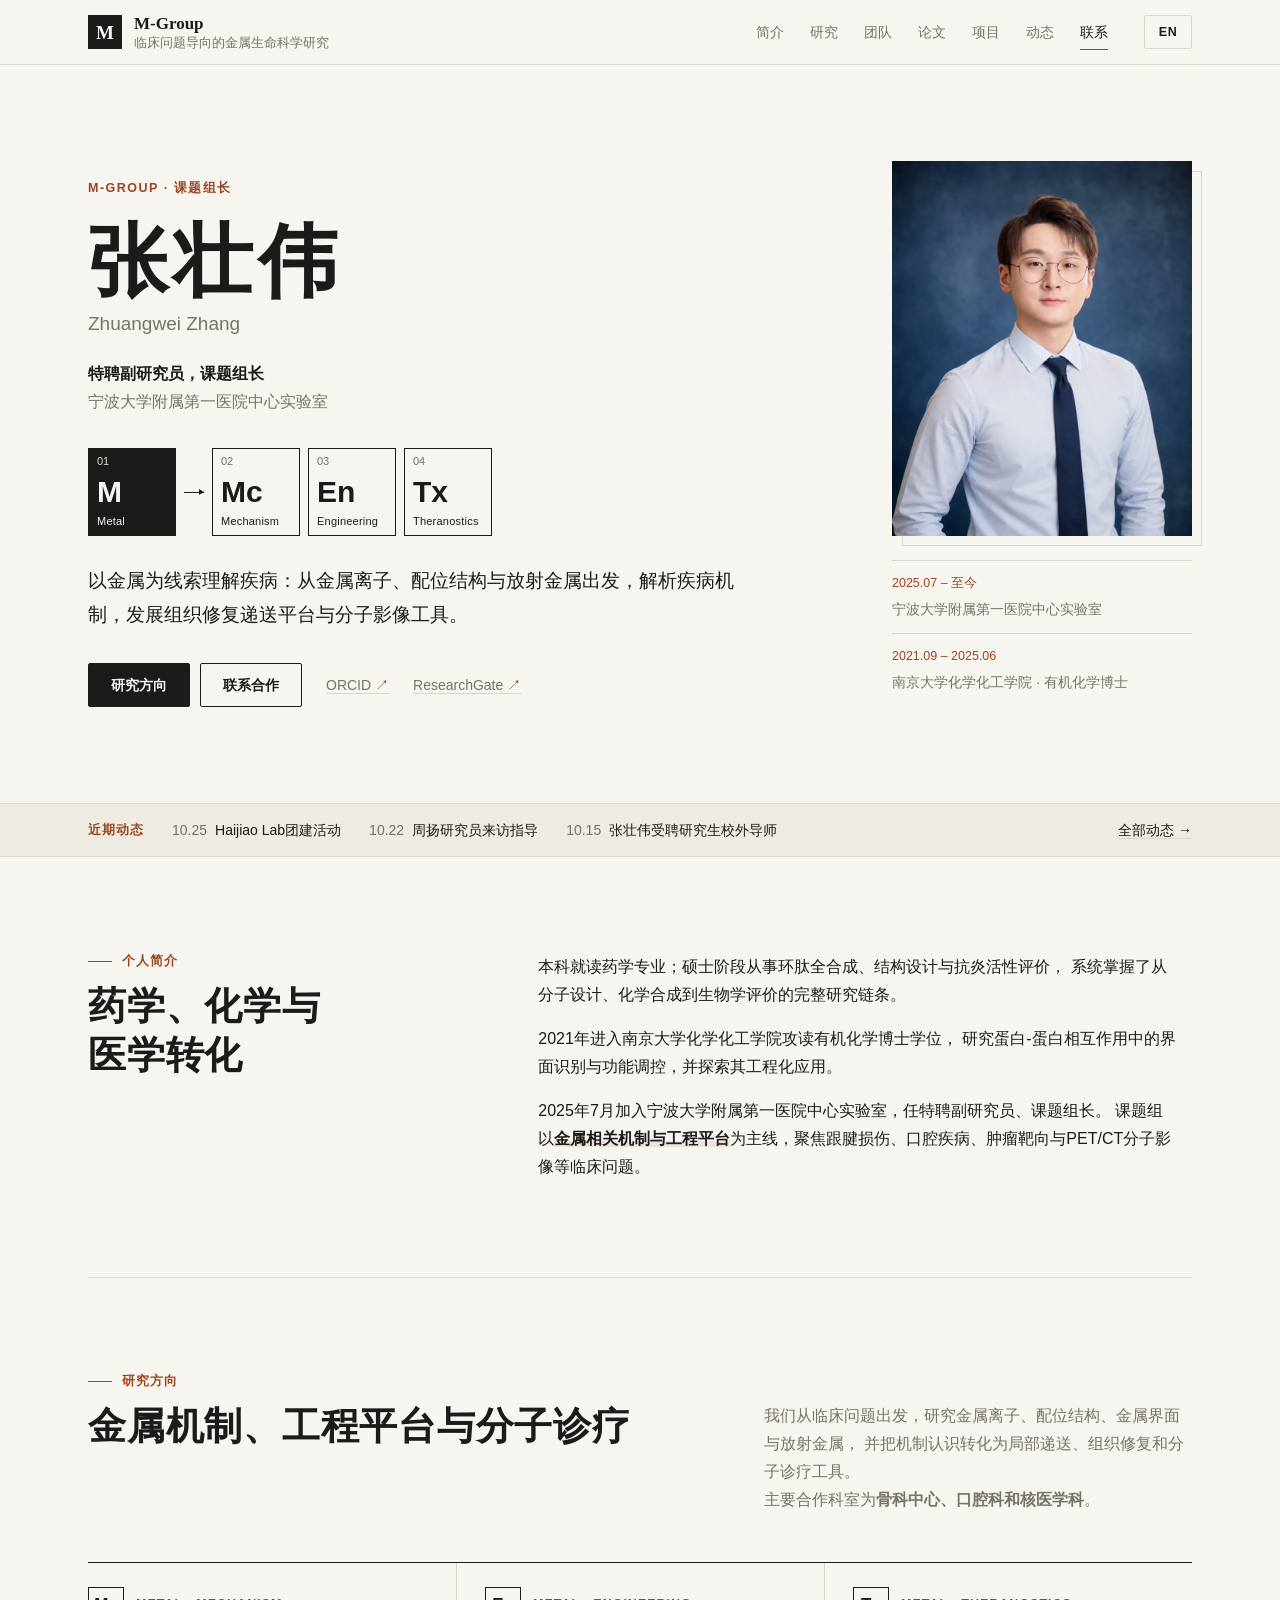
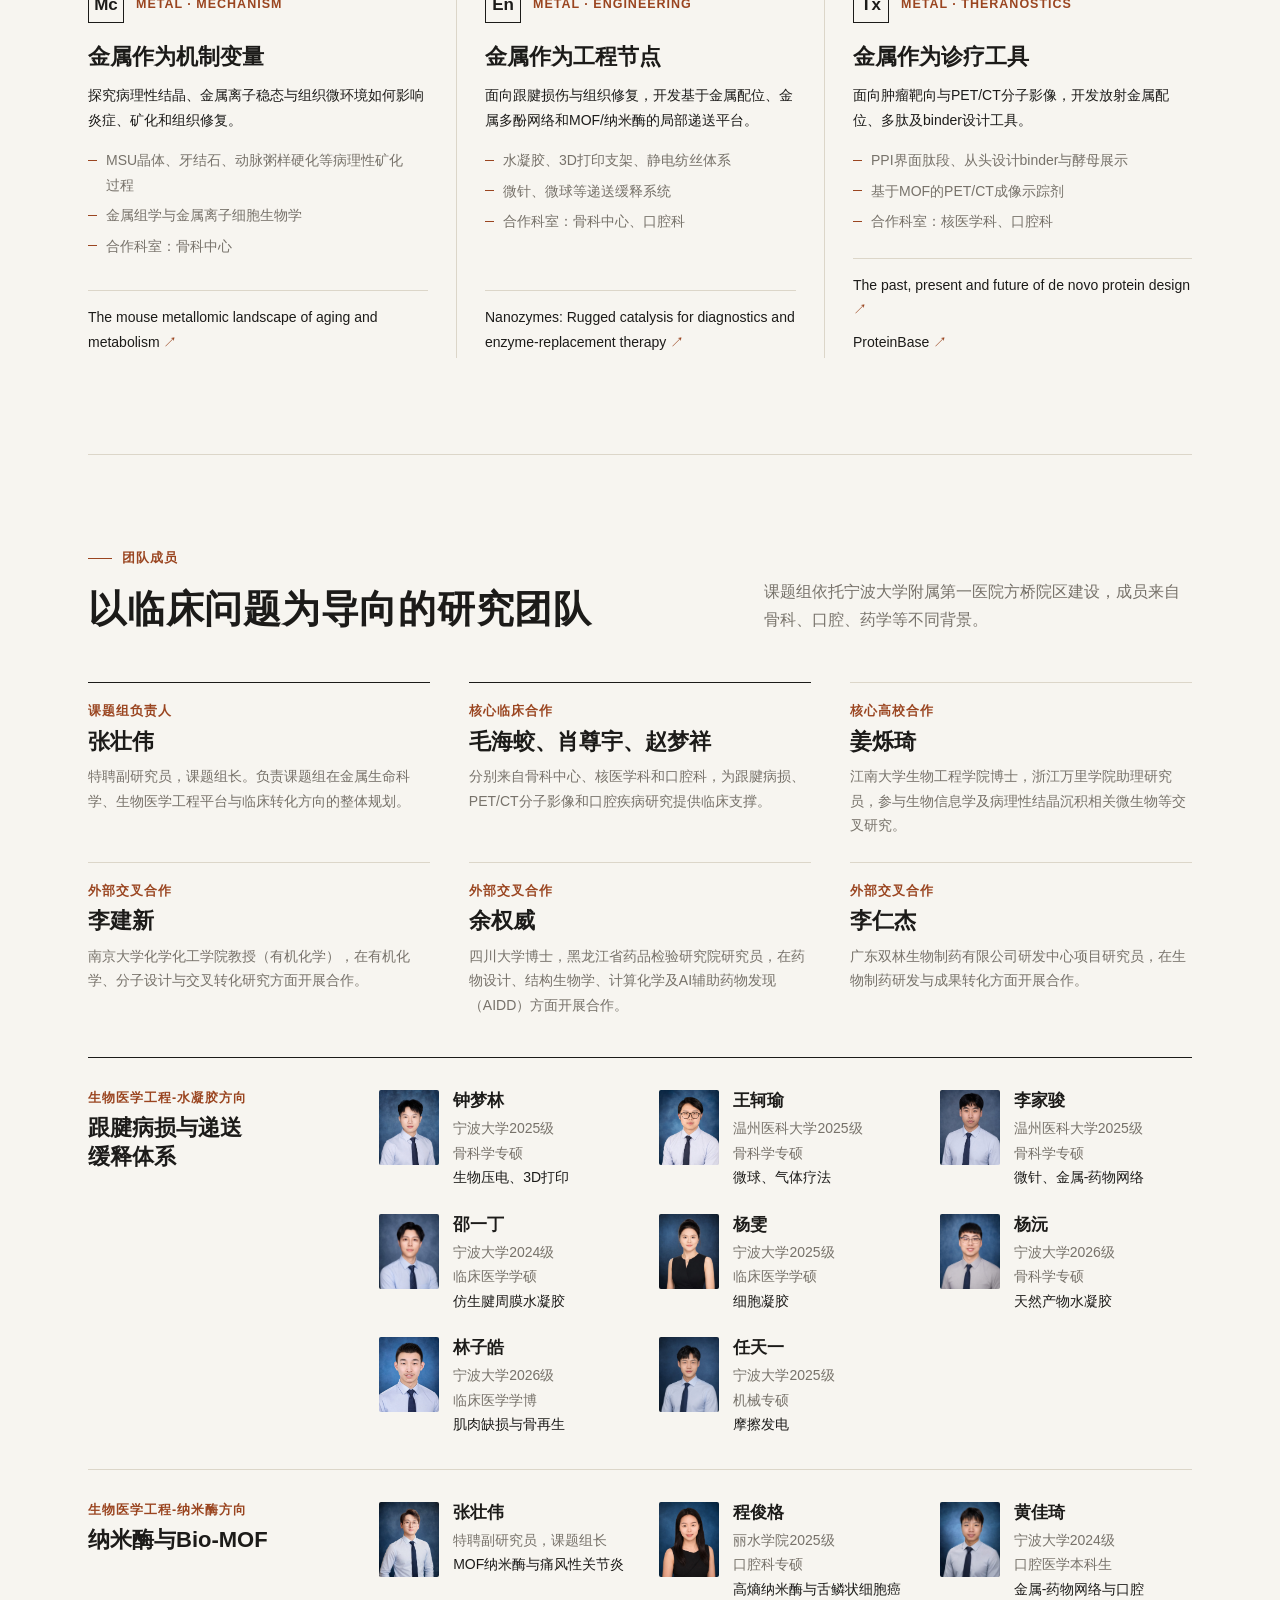
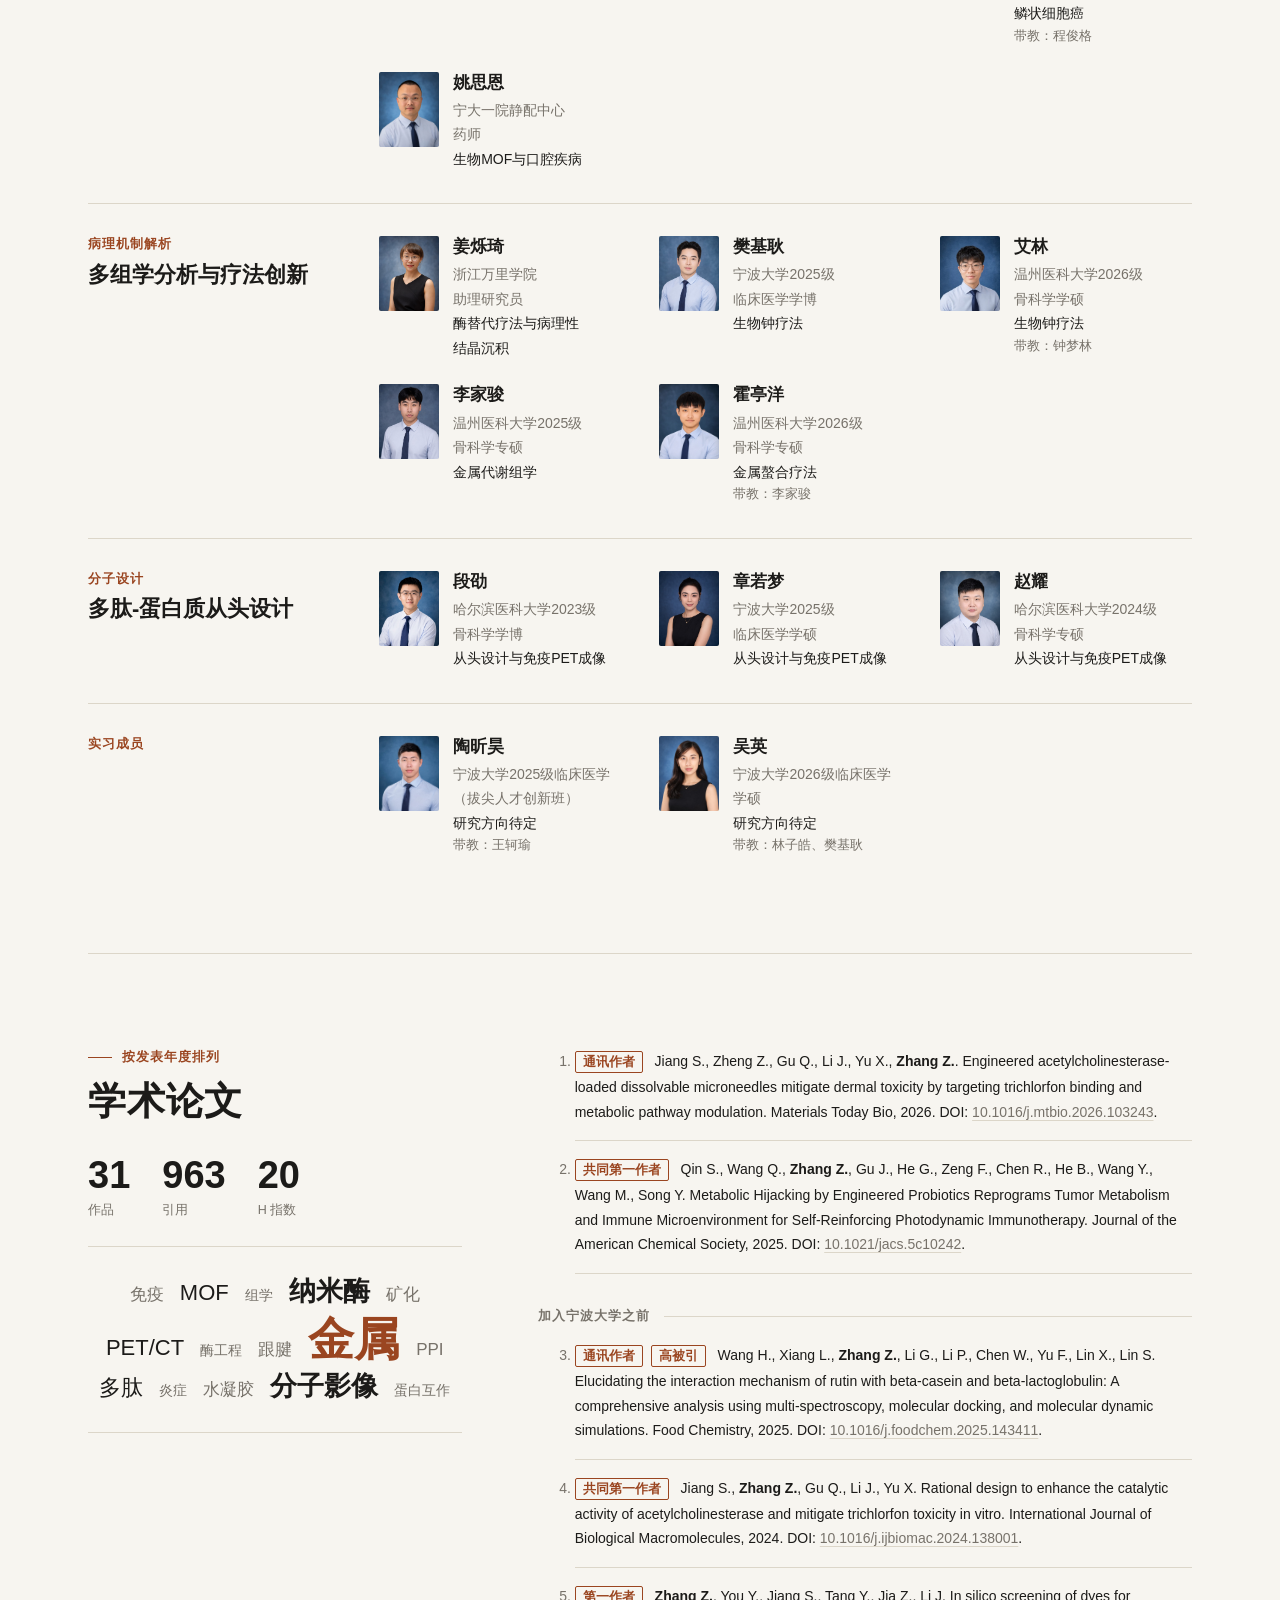
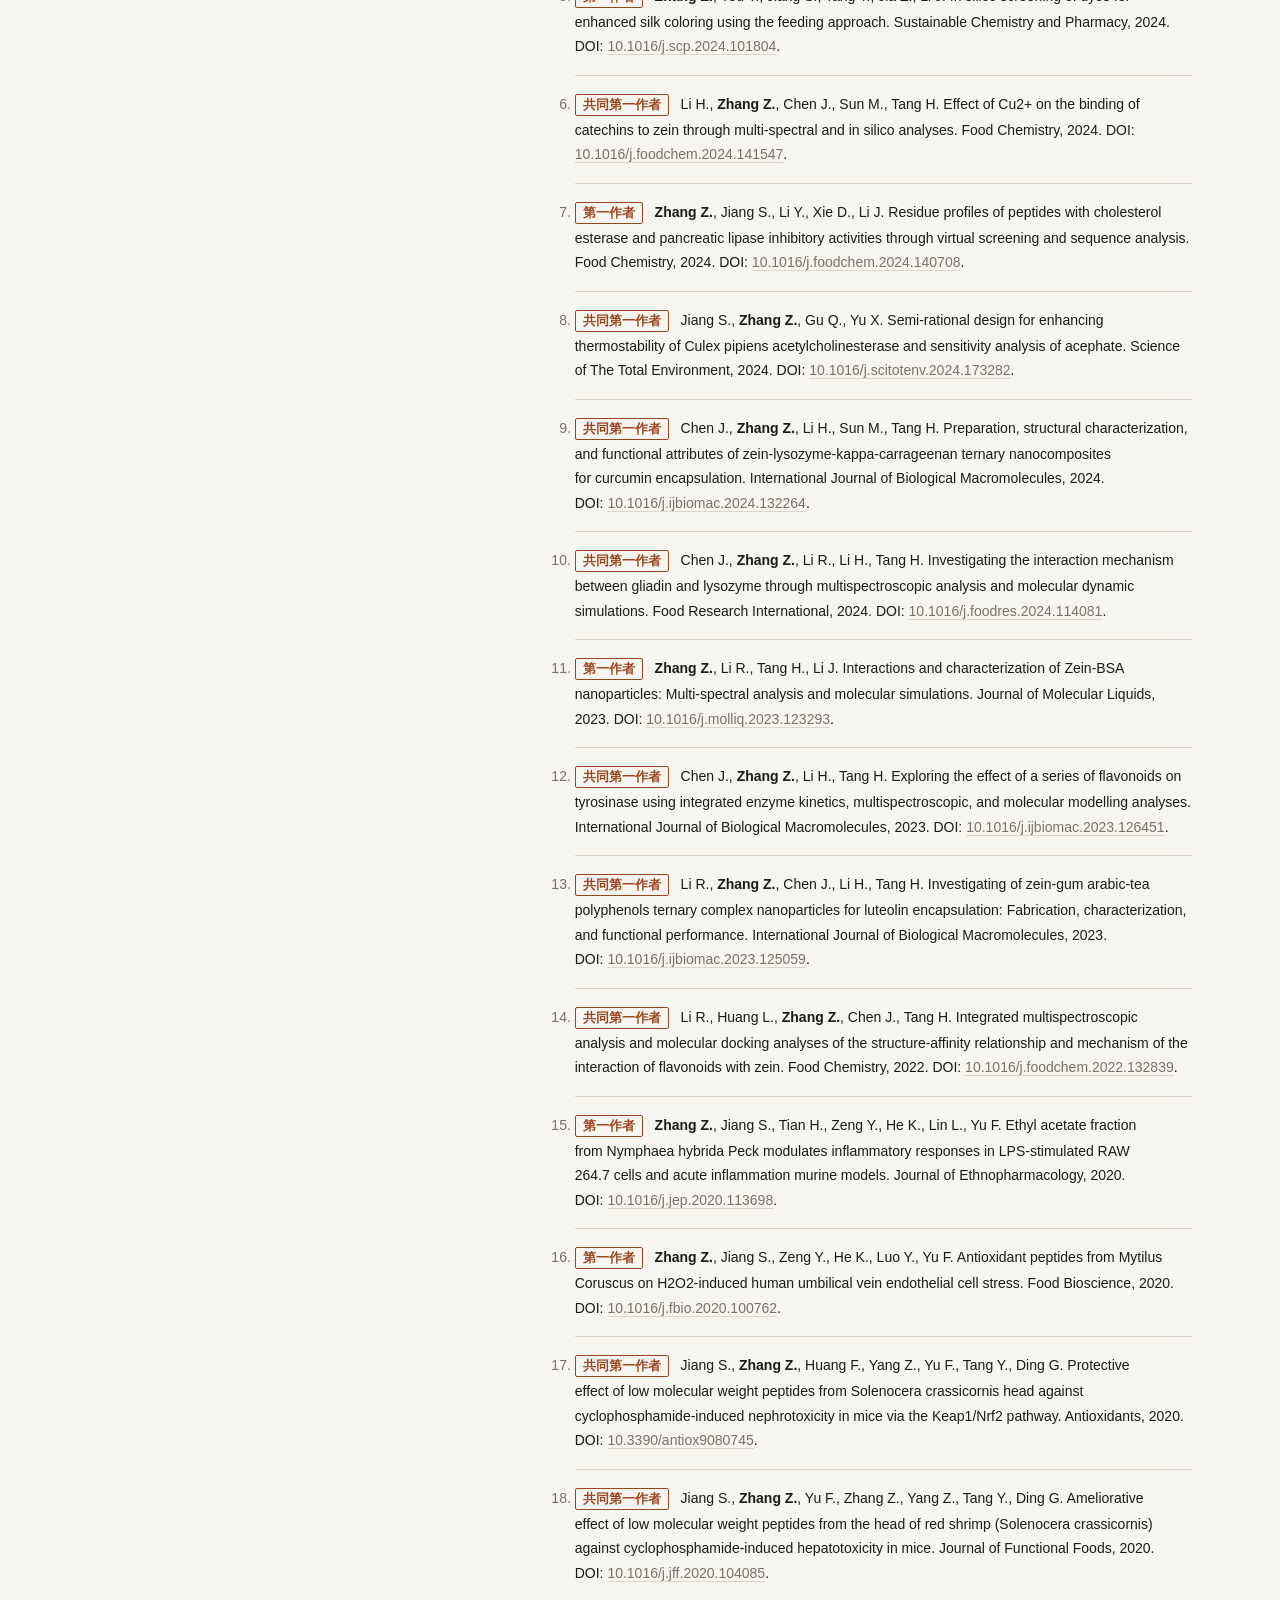
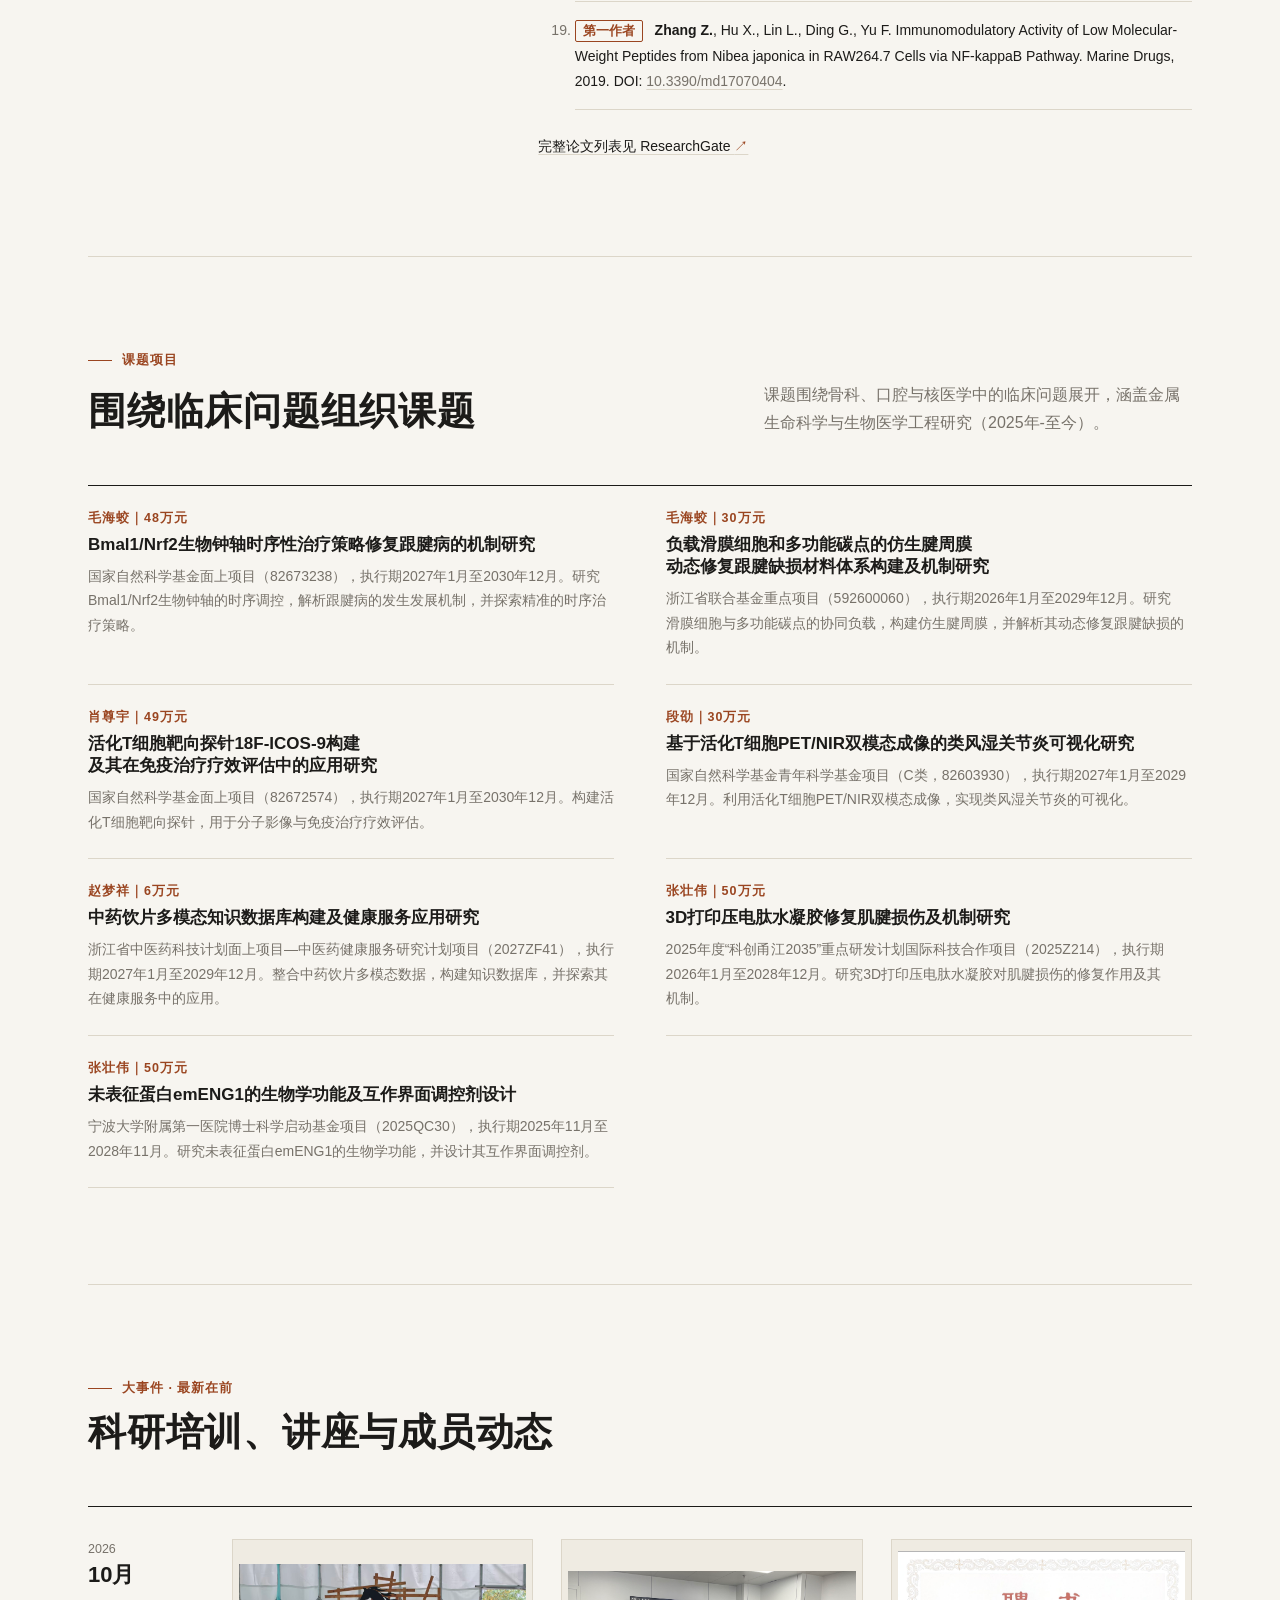
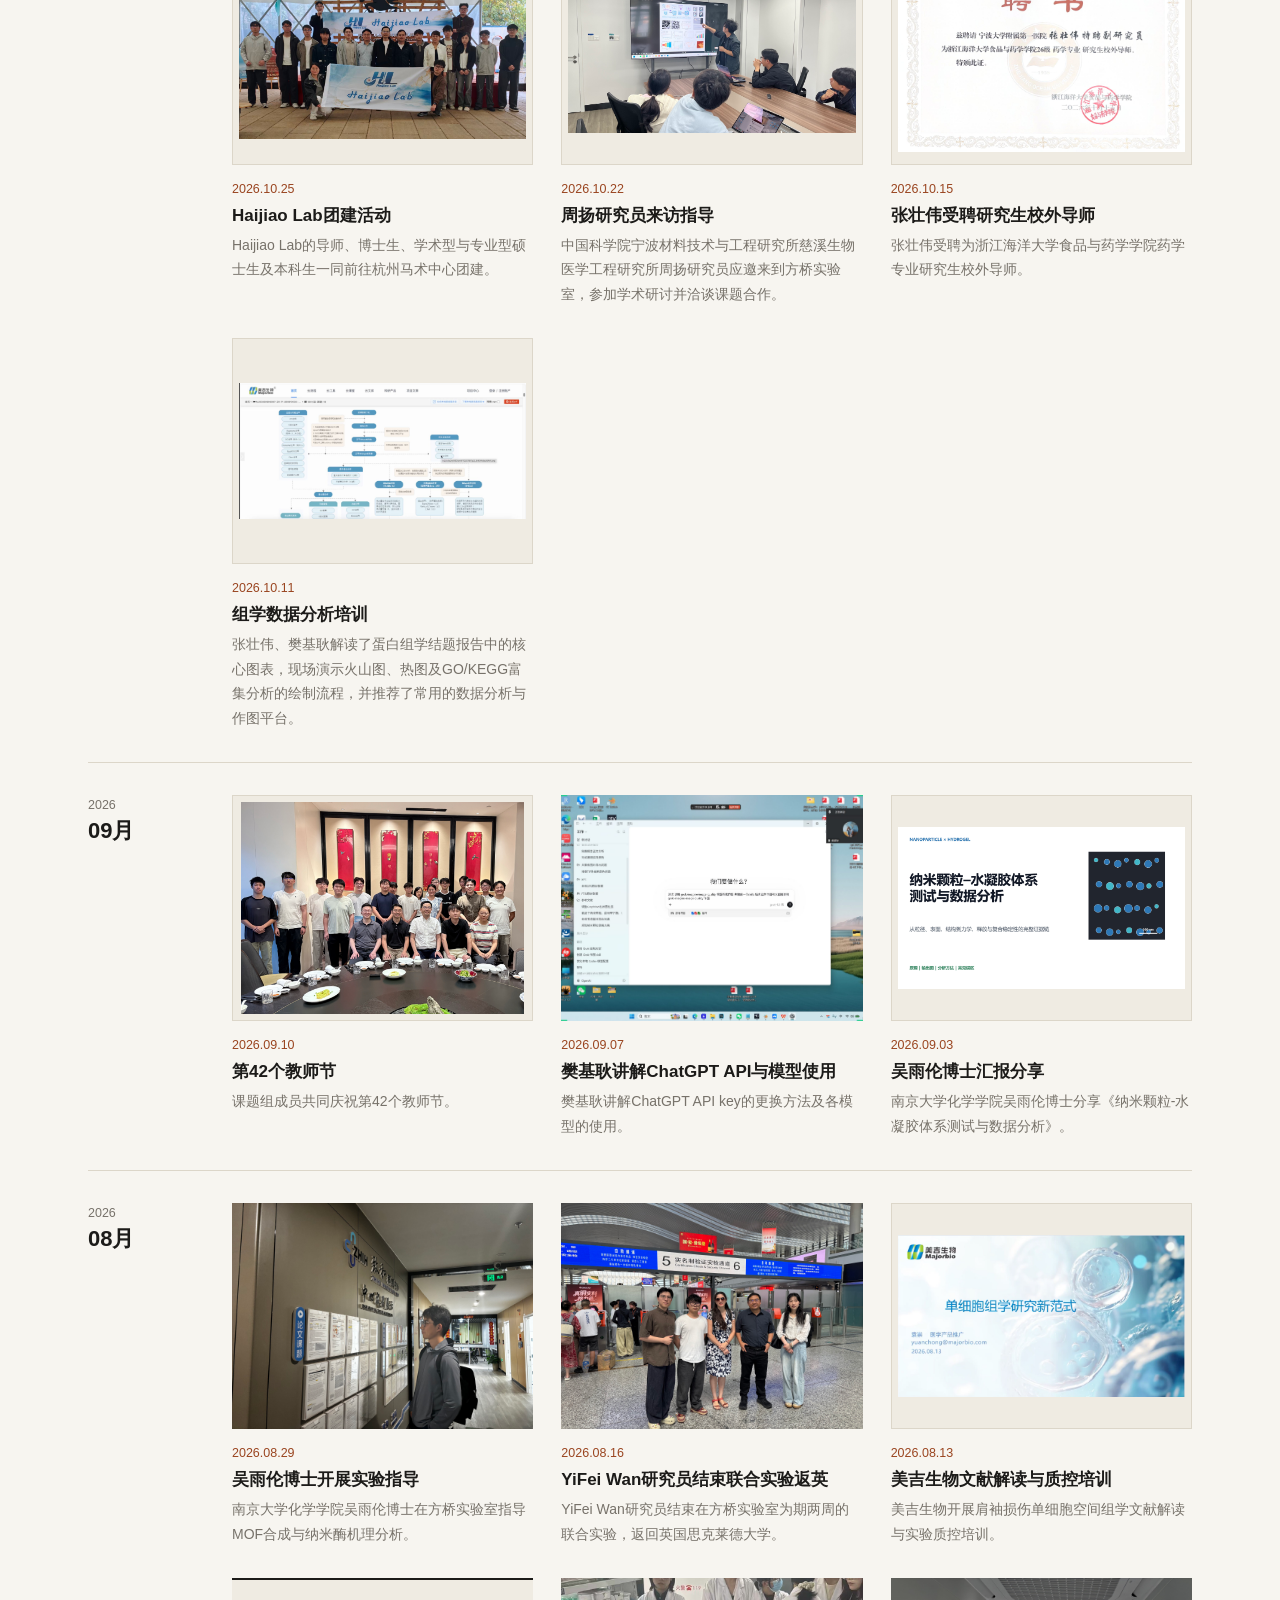
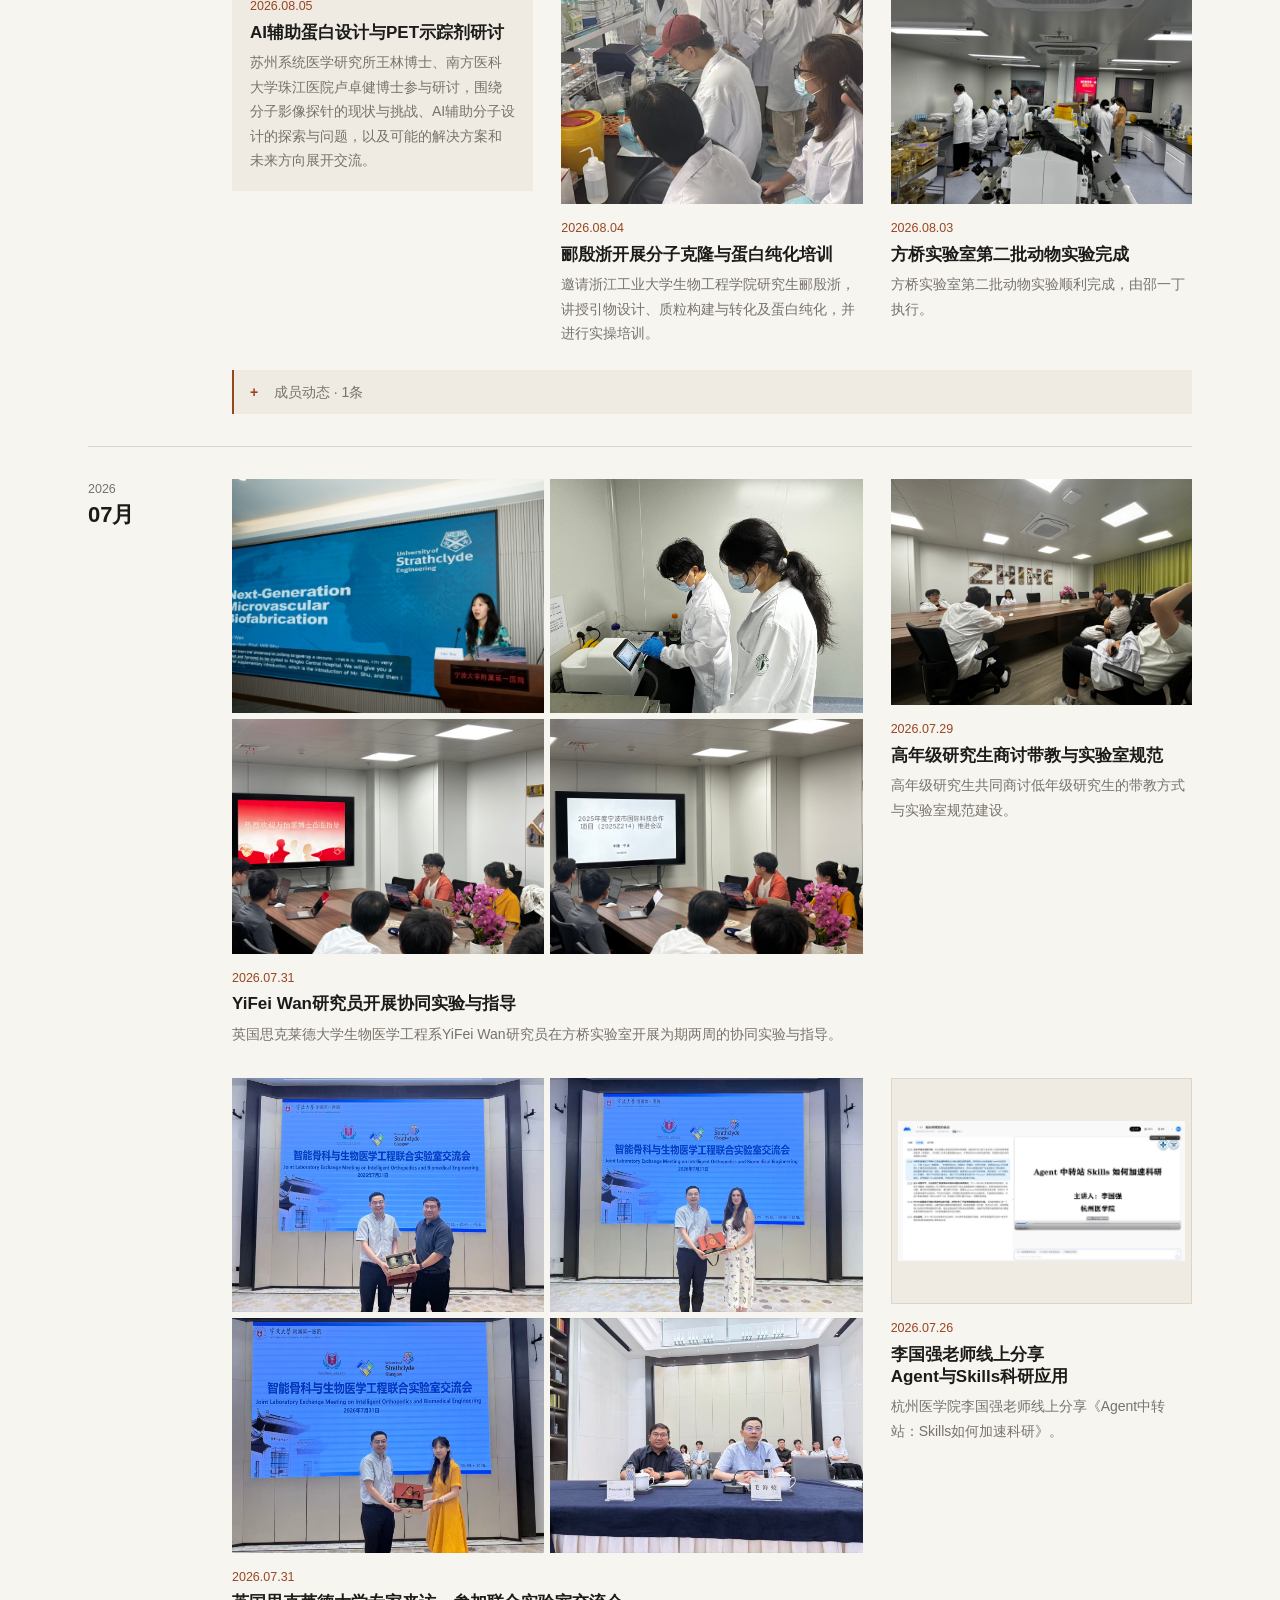
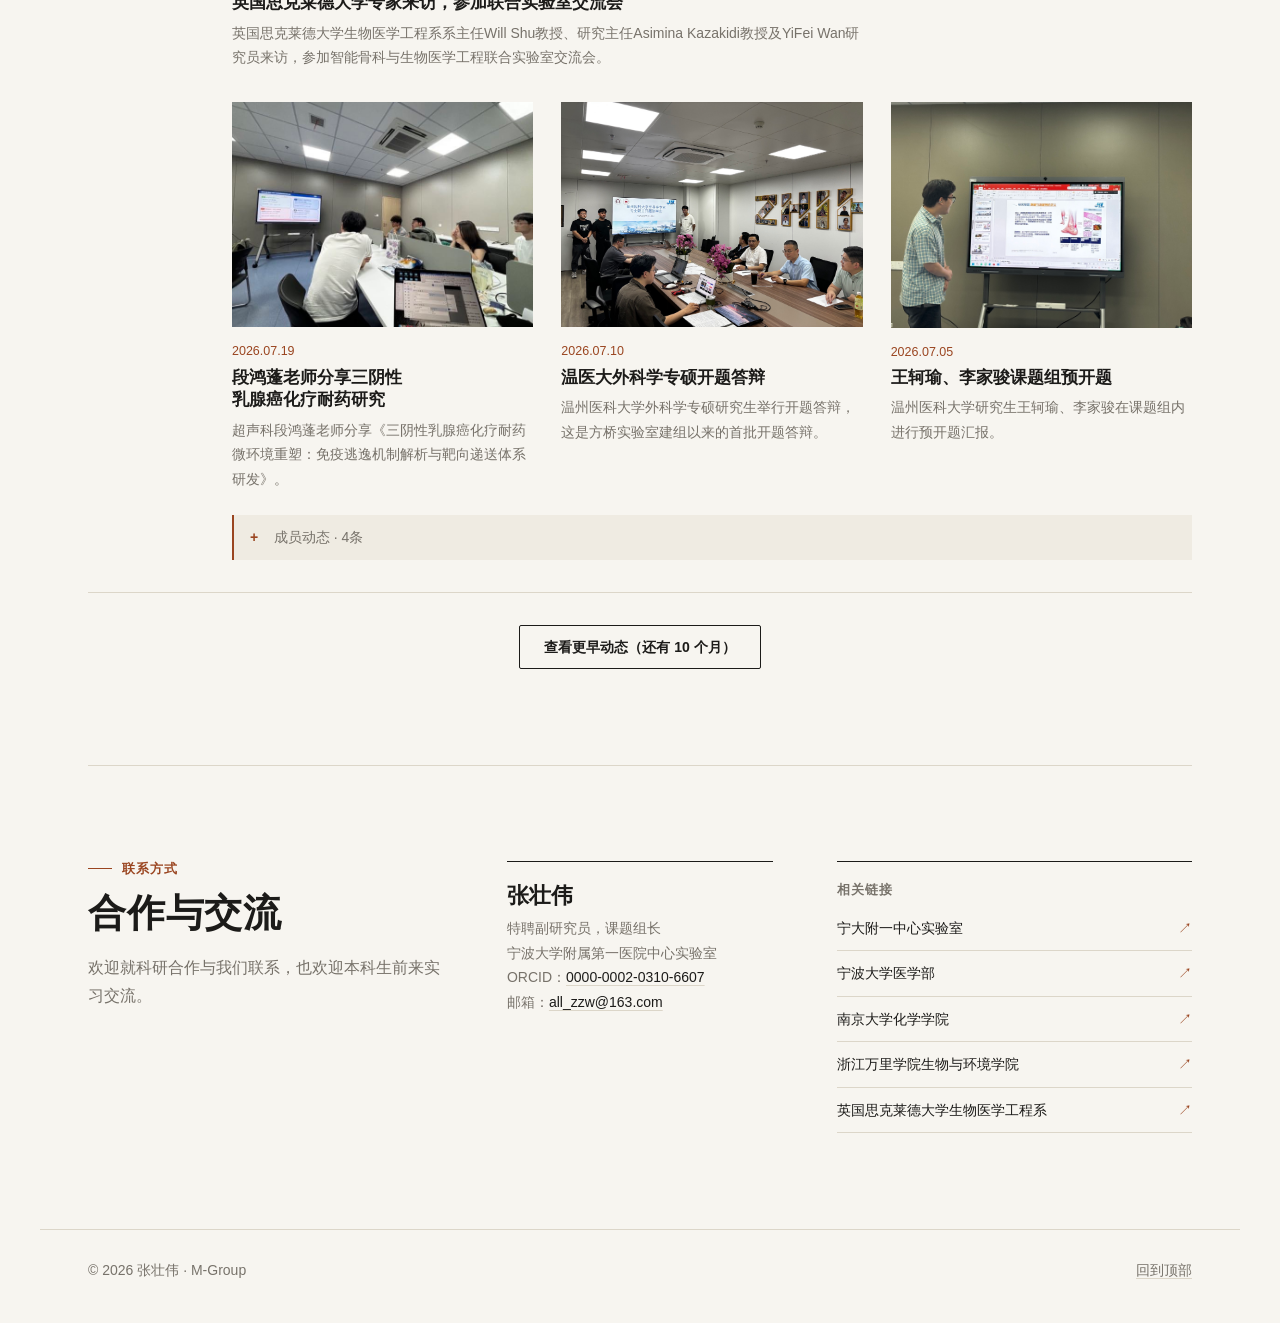
==== commit 958b050d: "Update member profiles and clinical research descriptions" ====
--- a/index.html
+++ b/index.html
@@ -223,8 +223,7 @@
           </p>
           <p>
             2025年7月加入宁波大学附属第一医院中心实验室，任特聘副研究员、课题组长。
-            课题组以<strong>金属相关机制与工程平台</strong>为主线，聚焦跟腱损伤、病理性矿化、
-            口腔疾病、肿瘤靶向与PET/CT分子影像等临床问题。
+            课题组以<strong>金属相关机制与工程平台</strong>为主线，聚焦跟腱损伤、口腔疾病、肿瘤靶向与PET/CT分子影像等临床问题。
           </p>
         </div>
         <div class="prose" data-lang="en">
@@ -243,7 +242,7 @@
             Since July 2025 I have been a Distinguished Associate Research Fellow and
             independent PI at the Central Laboratory of The First Affiliated Hospital of
             Ningbo University. Built around <strong>metal-centered mechanisms and engineering platforms</strong>,
-            the group works on tendon injury, pathological mineralization, oral disease,
+            the group works on tendon injury, oral disease,
             cancer targeting, and PET/CT molecular imaging.
           </p>
         </div>
@@ -257,12 +256,14 @@
           <h2 data-lang="en">Metal mechanisms, engineering, and theranostics</h2>
           <p data-lang="zh">
             我们从临床问题出发，研究金属离子、配位结构、金属界面与放射金属，
-            并把机制认识转化为局部递送、组织修复和分子诊疗工具。主要合作科室为<strong>骨科中心、口腔科和核医学科</strong>。
+            并把机制认识转化为局部递送、组织修复和分子诊疗工具。<br />
+            主要合作科室为<strong>骨科中心、口腔科和核医学科</strong>。
           </p>
           <p data-lang="en">
             Starting from clinical questions, we study metal ions, coordination structures,
             metal interfaces, and radiometals, and turn what we learn into tools for local
-            delivery, tissue repair, and molecular theranostics. Our main clinical partners are
+            delivery, tissue repair, and molecular theranostics.<br />
+            Our main clinical partners are
             <strong>orthopedics, stomatology, and nuclear medicine</strong>.
           </p>
         </div>
@@ -350,12 +351,12 @@
           <h2 data-lang="zh"><span class="nw">以临床问题为导向的</span><span class="nw">研究团队</span></h2>
           <h2 data-lang="en">A growing team built around clinical questions</h2>
           <p data-lang="zh">
-            课题组依托宁波大学附属第一医院方桥院区建设，成员来自骨科、口腔、核医学、药学与工程等不同背景。
+            课题组依托宁波大学附属第一医院方桥院区建设，成员来自骨科、口腔、药学等不同背景。
           </p>
           <p data-lang="en">
             The group is based at the Fangqiao Campus of The First Affiliated Hospital of
-            Ningbo University, with members trained in orthopedics, stomatology, nuclear
-            medicine, pharmacy, and engineering.
+            Ningbo University, with members from backgrounds including orthopedics,
+            stomatology, and pharmacy.
           </p>
         </div>
 
@@ -422,14 +423,14 @@
               <h3 data-lang="en">Tendon disease and sustained delivery systems</h3>
             </div>
             <div class="member-list">
-              <div class="member"><img loading="lazy" src="assets/member-01.jpeg" alt="钟梦林" /><div><strong data-lang="zh">钟梦林</strong><strong data-lang="en">Menglin Zhong</strong><span data-lang="zh">宁波大学2025级骨科学专硕</span><span data-lang="en">2025 M.Med. candidate in Orthopedics, Ningbo University</span><span data-lang="zh">生物压电、3D打印与跟腱修复</span><span data-lang="en">Biopiezoelectricity, 3D printing, and tendon repair</span></div></div>
-              <div class="member"><img loading="lazy" src="assets/member-02.jpeg" alt="王轲瑜" /><div><strong data-lang="zh">王轲瑜</strong><strong data-lang="en">Keyu Wang</strong><span data-lang="zh">温州医科大学2025级骨科学专硕</span><span data-lang="en">2025 M.Med. candidate in Orthopedics, Wenzhou Medical University</span><span data-lang="zh">微球、气体疗法与跟腱病</span><span data-lang="en">Microspheres, gas therapy, and tendon disease</span></div></div>
-              <div class="member"><img loading="lazy" src="assets/member-03.jpeg" alt="李家骏" /><div><strong data-lang="zh">李家骏</strong><strong data-lang="en">Jiajun Li</strong><span data-lang="zh">温州医科大学2025级骨科学专硕</span><span data-lang="en">2025 M.Med. candidate in Orthopedics, Wenzhou Medical University</span><span data-lang="zh">微针、金属-药物网络与跟腱病</span><span data-lang="en">Microneedles, metal-drug networks, and tendon disease</span></div></div>
-              <div class="member"><img loading="lazy" src="assets/member-04.jpeg?v=20260715" alt="邵一丁" /><div><strong data-lang="zh">邵一丁</strong><strong data-lang="en">Yiding Shao</strong><span data-lang="zh">宁波大学2024级临床医学学硕</span><span data-lang="en">2024 M.Med. candidate in Clinical Medicine, Ningbo University</span><span data-lang="zh">水凝胶与跟腱缺损</span><span data-lang="en">Hydrogels and tendon defects</span></div></div>
-              <div class="member"><img loading="lazy" src="assets/member-05.jpeg" alt="杨雯" /><div><strong data-lang="zh">杨雯</strong><strong data-lang="en">Wen Yang</strong><span data-lang="zh">宁波大学2025级临床医学学硕</span><span data-lang="en">2025 M.Med. candidate in Clinical Medicine, Ningbo University</span><span data-lang="zh">研究方向待定</span><span data-lang="en">Topic to be determined</span></div></div>
-              <div class="member"><img loading="lazy" src="assets/member-18.jpg" alt="杨沅" /><div><strong data-lang="zh">杨沅</strong><strong data-lang="en">Yuan Yang</strong><span data-lang="zh">宁波大学2026级骨科学专硕</span><span data-lang="en">2026 M.Med. candidate in Orthopedics, Ningbo University</span><span data-lang="zh">天然产物水凝胶与跟腱病</span><span data-lang="en">Natural product hydrogels and tendon disease</span><span data-lang="zh">带教：王轲瑜、樊基耿；外派浙大二院</span><span data-lang="en">Mentors: Keyu Wang and Jigeng Fan; placement at the Second Affiliated Hospital of Zhejiang University School of Medicine</span></div></div>
-              <div class="member"><img loading="lazy" src="assets/member-23.jpg?v=20260816" alt="林子皓" /><div><strong data-lang="zh">林子皓</strong><strong data-lang="en">Zihao Lin</strong><span data-lang="zh">宁波大学2026级临床医学学博</span><span data-lang="en">2026 M.D.-Ph.D. candidate in Clinical Medicine, Ningbo University</span><span data-lang="zh">肌肉缺损与骨再生</span><span data-lang="en">Muscle defects and bone regeneration</span></div></div>
-              <div class="member"><img loading="lazy" src="assets/member-06.jpeg" alt="任天一" /><div><strong data-lang="zh">任天一</strong><strong data-lang="en">Tianyi Ren</strong><span data-lang="zh">宁波大学2025级机械专硕</span><span data-lang="en">2025 M.Eng. candidate in Mechanical Engineering, Ningbo University</span><span data-lang="zh">研究方向待定</span><span data-lang="en">Topic to be determined</span></div></div>
+              <div class="member"><img loading="lazy" src="assets/member-01.jpeg" alt="钟梦林" /><div><strong data-lang="zh">钟梦林</strong><strong data-lang="en">Menglin Zhong</strong><span data-lang="zh">宁波大学2025级<br />骨科学专硕</span><span data-lang="en">Ningbo University, 2025 cohort<br />Professional master's candidate in Orthopedics</span><span data-lang="zh">生物压电、3D打印</span><span data-lang="en">Biopiezoelectricity and 3D printing</span></div></div>
+              <div class="member"><img loading="lazy" src="assets/member-02.jpeg" alt="王轲瑜" /><div><strong data-lang="zh">王轲瑜</strong><strong data-lang="en">Keyu Wang</strong><span data-lang="zh">温州医科大学2025级<br />骨科学专硕</span><span data-lang="en">Wenzhou Medical University, 2025 cohort<br />Professional master's candidate in Orthopedics</span><span data-lang="zh">微球、气体疗法</span><span data-lang="en">Microspheres and gas therapy</span></div></div>
+              <div class="member"><img loading="lazy" src="assets/member-03.jpeg" alt="李家骏" /><div><strong data-lang="zh">李家骏</strong><strong data-lang="en">Jiajun Li</strong><span data-lang="zh">温州医科大学2025级<br />骨科学专硕</span><span data-lang="en">Wenzhou Medical University, 2025 cohort<br />Professional master's candidate in Orthopedics</span><span data-lang="zh">微针、金属-药物网络</span><span data-lang="en">Microneedles and metal-drug networks</span></div></div>
+              <div class="member"><img loading="lazy" src="assets/member-04.jpeg?v=20260715" alt="邵一丁" /><div><strong data-lang="zh">邵一丁</strong><strong data-lang="en">Yiding Shao</strong><span data-lang="zh">宁波大学2024级<br />临床医学学硕</span><span data-lang="en">Ningbo University, 2024 cohort<br />Research master's candidate in Clinical Medicine</span><span data-lang="zh">仿生腱周膜水凝胶</span><span data-lang="en">Biomimetic peritendinous membrane hydrogels</span></div></div>
+              <div class="member"><img loading="lazy" src="assets/member-05.jpeg" alt="杨雯" /><div><strong data-lang="zh">杨雯</strong><strong data-lang="en">Wen Yang</strong><span data-lang="zh">宁波大学2025级<br />临床医学学硕</span><span data-lang="en">Ningbo University, 2025 cohort<br />Research master's candidate in Clinical Medicine</span><span data-lang="zh">细胞凝胶</span><span data-lang="en">Cell gels</span></div></div>
+              <div class="member"><img loading="lazy" src="assets/member-18.jpg" alt="杨沅" /><div><strong data-lang="zh">杨沅</strong><strong data-lang="en">Yuan Yang</strong><span data-lang="zh">宁波大学2026级<br />骨科学专硕</span><span data-lang="en">Ningbo University, 2026 cohort<br />Professional master's candidate in Orthopedics</span><span data-lang="zh">天然产物水凝胶</span><span data-lang="en">Natural product hydrogels</span></div></div>
+              <div class="member"><img loading="lazy" src="assets/member-23.jpg?v=20260816" alt="林子皓" /><div><strong data-lang="zh">林子皓</strong><strong data-lang="en">Zihao Lin</strong><span data-lang="zh">宁波大学2026级<br />临床医学学博</span><span data-lang="en">Ningbo University, 2026 cohort<br />Ph.D. candidate in Clinical Medicine</span><span data-lang="zh">肌肉缺损与骨再生</span><span data-lang="en">Muscle defects and bone regeneration</span></div></div>
+              <div class="member"><img loading="lazy" src="assets/member-06.jpeg" alt="任天一" /><div><strong data-lang="zh">任天一</strong><strong data-lang="en">Tianyi Ren</strong><span data-lang="zh">宁波大学2025级<br />机械专硕</span><span data-lang="en">Ningbo University, 2025 cohort<br />Professional master's candidate in Mechanical Engineering</span><span data-lang="zh">摩擦发电</span><span data-lang="en">Triboelectric power generation</span></div></div>
             </div>
           </section>
 
@@ -442,9 +443,9 @@
             </div>
             <div class="member-list">
               <div class="member"><img loading="lazy" src="assets/member-07.jpeg" alt="张壮伟" /><div><strong data-lang="zh">张壮伟</strong><strong data-lang="en">Zhuangwei Zhang</strong><span data-lang="zh">特聘副研究员，课题组长</span><span data-lang="en">Distinguished Associate Research Fellow, PI</span><span data-lang="zh">MOF纳米酶与痛风性关节炎</span><span data-lang="en">MOF nanozymes for gouty arthritis</span></div></div>
-              <div class="member"><img loading="lazy" src="assets/member-10.jpeg" alt="程俊格" /><div><strong data-lang="zh">程俊格</strong><strong data-lang="en">Junge Cheng</strong><span data-lang="zh">丽水学院2025级口腔科专硕</span><span data-lang="en">2025 professional master's candidate in Stomatology, Lishui University</span><span data-lang="zh">高熵纳米酶与MPNs治疗舌鳞状细胞癌</span><span data-lang="en">High-entropy nanozymes and MPNs for oral squamous cell carcinoma</span></div></div>
-              <div class="member"><img loading="lazy" src="assets/member-19.jpg" alt="黄佳琦" /><div><strong data-lang="zh">黄佳琦</strong><strong data-lang="en">Jiaqi Huang</strong><span data-lang="zh">宁波大学2024级口腔医学本科生</span><span data-lang="en">2024 undergraduate student in Stomatology, Ningbo University</span><span data-lang="zh">金属-药物网络与口腔鳞状细胞癌</span><span data-lang="en">Metal-drug networks for oral squamous cell carcinoma</span><span data-lang="zh">带教：程俊格</span><span data-lang="en">Mentor: Junge Cheng</span></div></div>
-              <div class="member"><img loading="lazy" src="assets/member-17.jpg" alt="姚思恩" /><div><strong data-lang="zh">姚思恩</strong><strong data-lang="en">Sien Yao</strong><span data-lang="zh">宁波大学附属第一医院静配中心青年药师</span><span data-lang="en">Clinical pharmacist, PIVAS, The First Affiliated Hospital of Ningbo University</span><span data-lang="zh">生物MOF与口腔疾病</span><span data-lang="en">Bio-MOFs for oral disease</span></div></div>
+              <div class="member"><img loading="lazy" src="assets/member-10.jpeg" alt="程俊格" /><div><strong data-lang="zh">程俊格</strong><strong data-lang="en">Junge Cheng</strong><span data-lang="zh">丽水学院2025级<br />口腔科专硕</span><span data-lang="en">Lishui University, 2025 cohort<br />Professional master's candidate in Stomatology</span><span data-lang="zh">高熵纳米酶与舌鳞状细胞癌</span><span data-lang="en">High-entropy nanozymes and tongue squamous cell carcinoma</span></div></div>
+              <div class="member"><img loading="lazy" src="assets/member-19.jpg" alt="黄佳琦" /><div><strong data-lang="zh">黄佳琦</strong><strong data-lang="en">Jiaqi Huang</strong><span data-lang="zh">宁波大学2024级<br />口腔医学本科生</span><span data-lang="en">Ningbo University, 2024 cohort<br />Undergraduate in Stomatology</span><span data-lang="zh">金属-药物网络与口腔鳞状细胞癌</span><span data-lang="en">Metal-drug networks for oral squamous cell carcinoma</span><span data-lang="zh">带教：程俊格</span><span data-lang="en">Mentor: Junge Cheng</span></div></div>
+              <div class="member"><img loading="lazy" src="assets/member-17.jpg" alt="姚思恩" /><div><strong data-lang="zh">姚思恩</strong><strong data-lang="en">Sien Yao</strong><span data-lang="zh">宁大一院静配中心<br />药师</span><span data-lang="en">PIVAS, The First Affiliated Hospital of Ningbo University<br />Pharmacist</span><span data-lang="zh">生物MOF与口腔疾病</span><span data-lang="en">Bio-MOFs for oral disease</span></div></div>
             </div>
           </section>
 
@@ -456,11 +457,11 @@
               <h3 data-lang="en">Multi-omics analysis and therapeutic innovation</h3>
             </div>
             <div class="member-list">
-              <div class="member"><img loading="lazy" src="assets/member-12.jpeg" alt="姜烁琦" /><div><strong data-lang="zh">姜烁琦</strong><strong data-lang="en">Shuoqi Jiang</strong><span data-lang="zh">江南大学生物工程学院博士；浙江万里学院助理研究员</span><span data-lang="en">Ph.D., School of Biotechnology, Jiangnan University; Assistant Research Fellow at Zhejiang Wanli University</span><span data-lang="zh">酶替代疗法与病理性结晶沉积</span><span data-lang="en">Enzyme replacement therapy for pathological crystal deposition</span></div></div>
-              <div class="member"><img loading="lazy" src="assets/member-11.jpeg" alt="樊基耿" /><div><strong data-lang="zh">樊基耿</strong><strong data-lang="en">Jigeng Fan</strong><span data-lang="zh">宁波大学2025级临床医学学博</span><span data-lang="en">2025 M.D.-Ph.D. candidate in Clinical Medicine, Ningbo University</span><span data-lang="zh">昼夜节律调控与跟腱病</span><span data-lang="en">Circadian rhythm regulation in tendon disease</span></div></div>
-              <div class="member"><img loading="lazy" src="assets/member-22.jpg" alt="艾林" /><div><strong data-lang="zh">艾林</strong><strong data-lang="en">Lin Ai</strong><span data-lang="zh">温州医科大学2026级骨科学学硕</span><span data-lang="en">2026 M.Sc. candidate in Orthopedics, Wenzhou Medical University</span><span data-lang="zh">昼夜节律调控与跟腱病</span><span data-lang="en">Circadian rhythm regulation in tendon disease</span><span data-lang="zh">带教：钟梦林</span><span data-lang="en">Mentor: Menglin Zhong</span></div></div>
-              <div class="member"><img loading="lazy" src="assets/member-03.jpeg" alt="李家骏" /><div><strong data-lang="zh">李家骏</strong><strong data-lang="en">Jiajun Li</strong><span data-lang="zh">温州医科大学2025级骨科学专硕</span><span data-lang="en">2025 M.Med. candidate in Orthopedics, Wenzhou Medical University</span><span data-lang="zh">金属代谢组学解析跟腱病</span><span data-lang="en">Metallometabolomics for tendon disease</span></div></div>
-              <div class="member"><img loading="lazy" src="assets/member-20.jpg" alt="霍亭洋" /><div><strong data-lang="zh">霍亭洋</strong><strong data-lang="en">Tingyang Huo</strong><span data-lang="zh">温州医科大学2026级骨科学专硕</span><span data-lang="en">2026 M.Med. candidate in Orthopedics, Wenzhou Medical University</span><span data-lang="zh">金属螯合疗法与跟腱病</span><span data-lang="en">Metal chelation therapy for tendon disease</span><span data-lang="zh">带教：李家骏</span><span data-lang="en">Mentor: Jiajun Li</span></div></div>
+              <div class="member"><img loading="lazy" src="assets/member-12.jpeg" alt="姜烁琦" /><div><strong data-lang="zh">姜烁琦</strong><strong data-lang="en">Shuoqi Jiang</strong><span data-lang="zh">浙江万里学院<br />助理研究员</span><span data-lang="en">Zhejiang Wanli University<br />Assistant Research Fellow</span><span data-lang="zh">酶替代疗法与病理性结晶沉积</span><span data-lang="en">Enzyme replacement therapy for pathological crystal deposition</span></div></div>
+              <div class="member"><img loading="lazy" src="assets/member-11.jpeg" alt="樊基耿" /><div><strong data-lang="zh">樊基耿</strong><strong data-lang="en">Jigeng Fan</strong><span data-lang="zh">宁波大学2025级<br />临床医学学博</span><span data-lang="en">Ningbo University, 2025 cohort<br />Ph.D. candidate in Clinical Medicine</span><span data-lang="zh">生物钟疗法</span><span data-lang="en">Circadian clock therapy</span></div></div>
+              <div class="member"><img loading="lazy" src="assets/member-22.jpg" alt="艾林" /><div><strong data-lang="zh">艾林</strong><strong data-lang="en">Lin Ai</strong><span data-lang="zh">温州医科大学2026级<br />骨科学学硕</span><span data-lang="en">Wenzhou Medical University, 2026 cohort<br />Research master's candidate in Orthopedics</span><span data-lang="zh">生物钟疗法</span><span data-lang="en">Circadian clock therapy</span><span data-lang="zh">带教：钟梦林</span><span data-lang="en">Mentor: Menglin Zhong</span></div></div>
+              <div class="member"><img loading="lazy" src="assets/member-03.jpeg" alt="李家骏" /><div><strong data-lang="zh">李家骏</strong><strong data-lang="en">Jiajun Li</strong><span data-lang="zh">温州医科大学2025级<br />骨科学专硕</span><span data-lang="en">Wenzhou Medical University, 2025 cohort<br />Professional master's candidate in Orthopedics</span><span data-lang="zh">金属代谢组学</span><span data-lang="en">Metallometabolomics</span></div></div>
+              <div class="member"><img loading="lazy" src="assets/member-20.jpg" alt="霍亭洋" /><div><strong data-lang="zh">霍亭洋</strong><strong data-lang="en">Tingyang Huo</strong><span data-lang="zh">温州医科大学2026级<br />骨科学专硕</span><span data-lang="en">Wenzhou Medical University, 2026 cohort<br />Professional master's candidate in Orthopedics</span><span data-lang="zh">金属螯合疗法</span><span data-lang="en">Metal chelation therapy</span><span data-lang="zh">带教：李家骏</span><span data-lang="en">Mentor: Jiajun Li</span></div></div>
             </div>
           </section>
 
@@ -472,9 +473,9 @@
               <h3 data-lang="en">De novo peptide-protein design</h3>
             </div>
             <div class="member-list">
-              <div class="member"><img loading="lazy" src="assets/member-14.jpeg" alt="段劭" /><div><strong data-lang="zh">段劭</strong><strong data-lang="en">Shao Duan</strong><span data-lang="zh">哈尔滨医科大学骨科学博士研究生</span><span data-lang="en">Ph.D. candidate in Orthopedics, Harbin Medical University</span><span data-lang="zh">多肽PET示踪剂与骨科炎症性疾病</span><span data-lang="en">Peptide PET tracers for inflammatory orthopedic disease</span></div></div>
-              <div class="member"><img loading="lazy" src="assets/member-15.jpeg" alt="章若梦" /><div><strong data-lang="zh">章若梦</strong><strong data-lang="en">Ruomeng Zhang</strong><span data-lang="zh">宁波大学2025级临床医学学硕</span><span data-lang="en">2025 M.Med. candidate in Clinical Medicine, Ningbo University</span><span data-lang="zh">多肽与蛋白质从头设计用于肿瘤靶向</span><span data-lang="en">De novo peptide and protein design for cancer targeting</span></div></div>
-              <div class="member"><img loading="lazy" src="assets/member-16.jpeg" alt="赵耀" /><div><strong data-lang="zh">赵耀</strong><strong data-lang="en">Yao Zhao</strong><span data-lang="zh">哈尔滨医科大学2024级骨科学专硕</span><span data-lang="en">2024 M.Med. candidate in Orthopedics, Harbin Medical University</span><span data-lang="zh">分子设计与骨科PET分子影像</span><span data-lang="en">Molecular design for orthopedic PET imaging</span></div></div>
+              <div class="member"><img loading="lazy" src="assets/member-14.jpeg" alt="段劭" /><div><strong data-lang="zh">段劭</strong><strong data-lang="en">Shao Duan</strong><span data-lang="zh">哈尔滨医科大学2023级<br />骨科学学博</span><span data-lang="en">Harbin Medical University, 2023 cohort<br />Ph.D. candidate in Orthopedics</span><span data-lang="zh">从头设计与免疫PET成像</span><span data-lang="en">De novo design and immuno-PET imaging</span></div></div>
+              <div class="member"><img loading="lazy" src="assets/member-15.jpeg" alt="章若梦" /><div><strong data-lang="zh">章若梦</strong><strong data-lang="en">Ruomeng Zhang</strong><span data-lang="zh">宁波大学2025级<br />临床医学学硕</span><span data-lang="en">Ningbo University, 2025 cohort<br />Research master's candidate in Clinical Medicine</span><span data-lang="zh">从头设计与免疫PET成像</span><span data-lang="en">De novo design and immuno-PET imaging</span></div></div>
+              <div class="member"><img loading="lazy" src="assets/member-16.jpeg" alt="赵耀" /><div><strong data-lang="zh">赵耀</strong><strong data-lang="en">Yao Zhao</strong><span data-lang="zh">哈尔滨医科大学2024级<br />骨科学专硕</span><span data-lang="en">Harbin Medical University, 2024 cohort<br />Professional master's candidate in Orthopedics</span><span data-lang="zh">从头设计与免疫PET成像</span><span data-lang="en">De novo design and immuno-PET imaging</span></div></div>
             </div>
           </section>
 
@@ -606,7 +607,7 @@
           <h2 data-lang="zh"><span class="nw">围绕临床问题</span><span class="nw">组织课题</span></h2>
           <h2 data-lang="en">Projects organized by clinical questions</h2>
           <p data-lang="zh">
-            课题围绕骨科、口腔与核医学中的临床问题展开，涵盖金属生命科学与生物医学工程研究（2025年至今）。
+            课题围绕骨科、口腔与核医学中的临床问题展开，涵盖金属生命科学与生物医学工程研究（2025年-至今）。
           </p>
           <p data-lang="en">
             Our projects take on clinical questions in orthopedics, stomatology, and nuclear
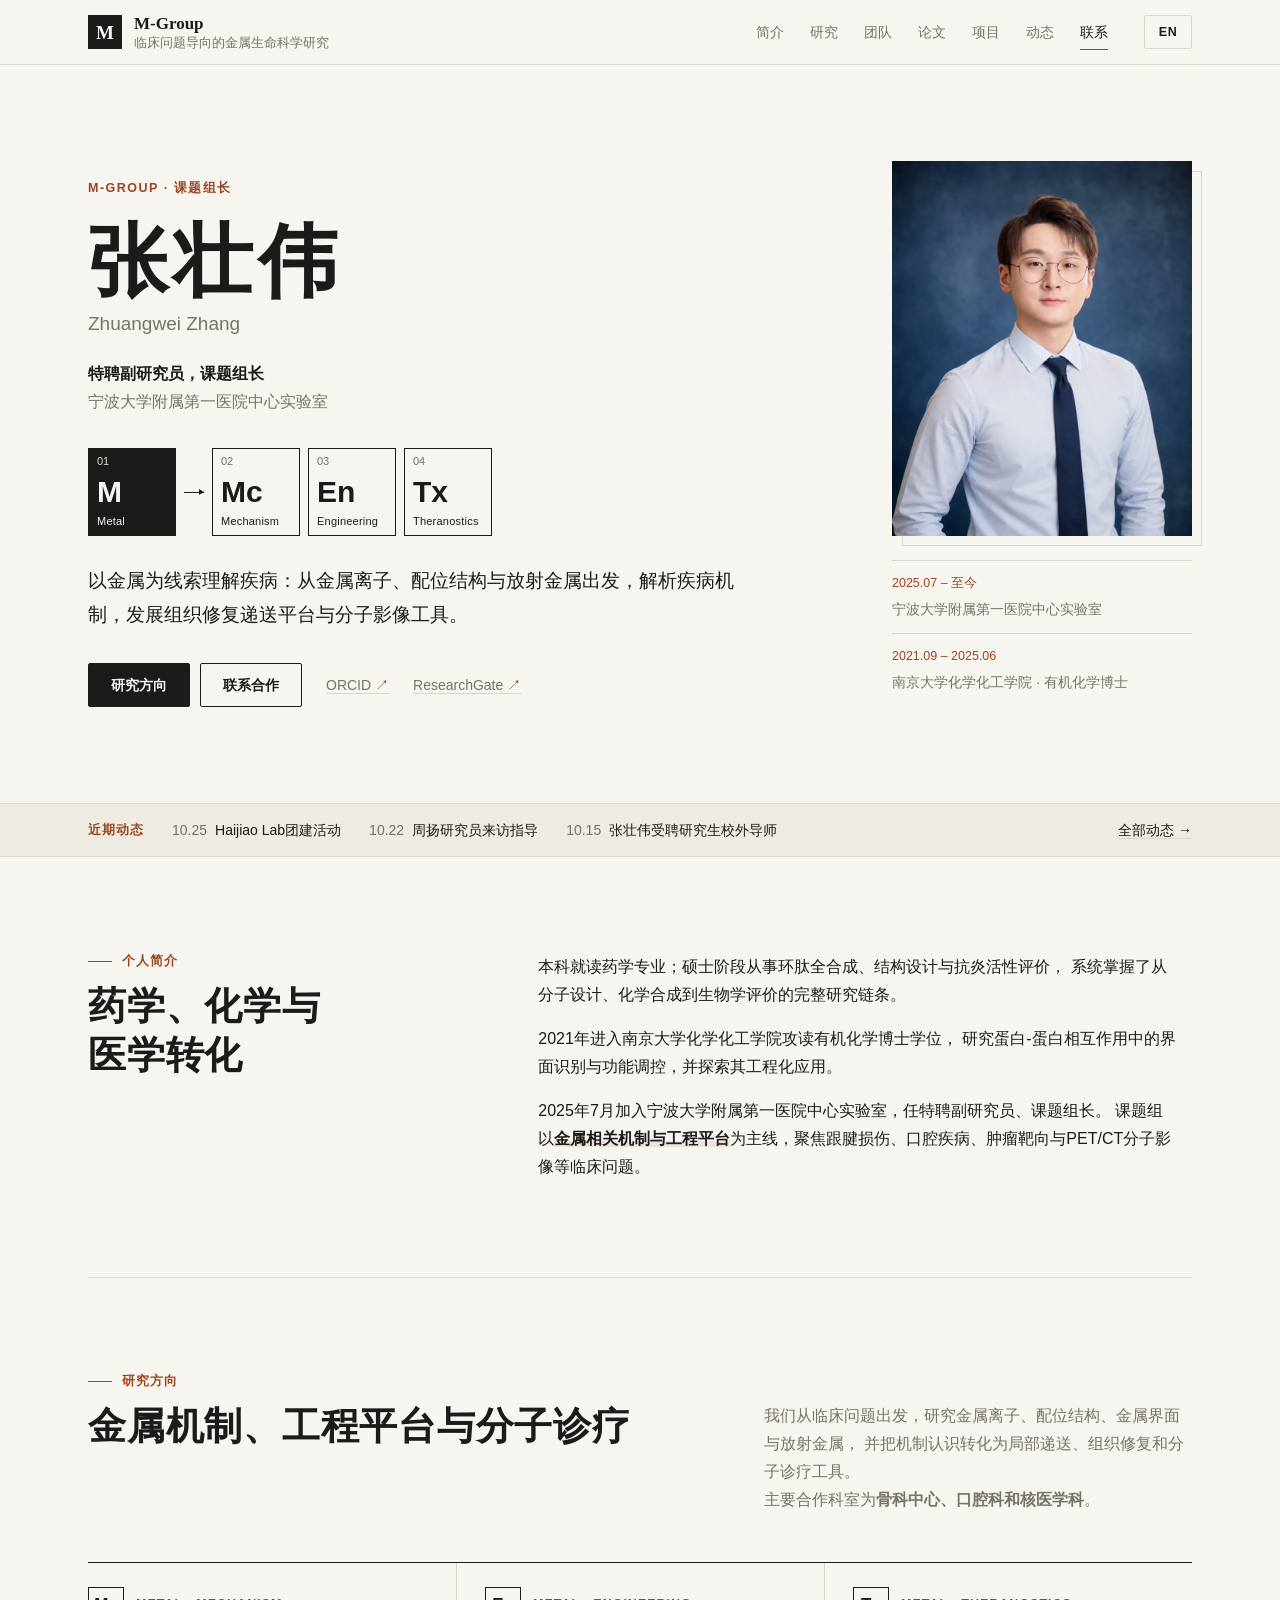
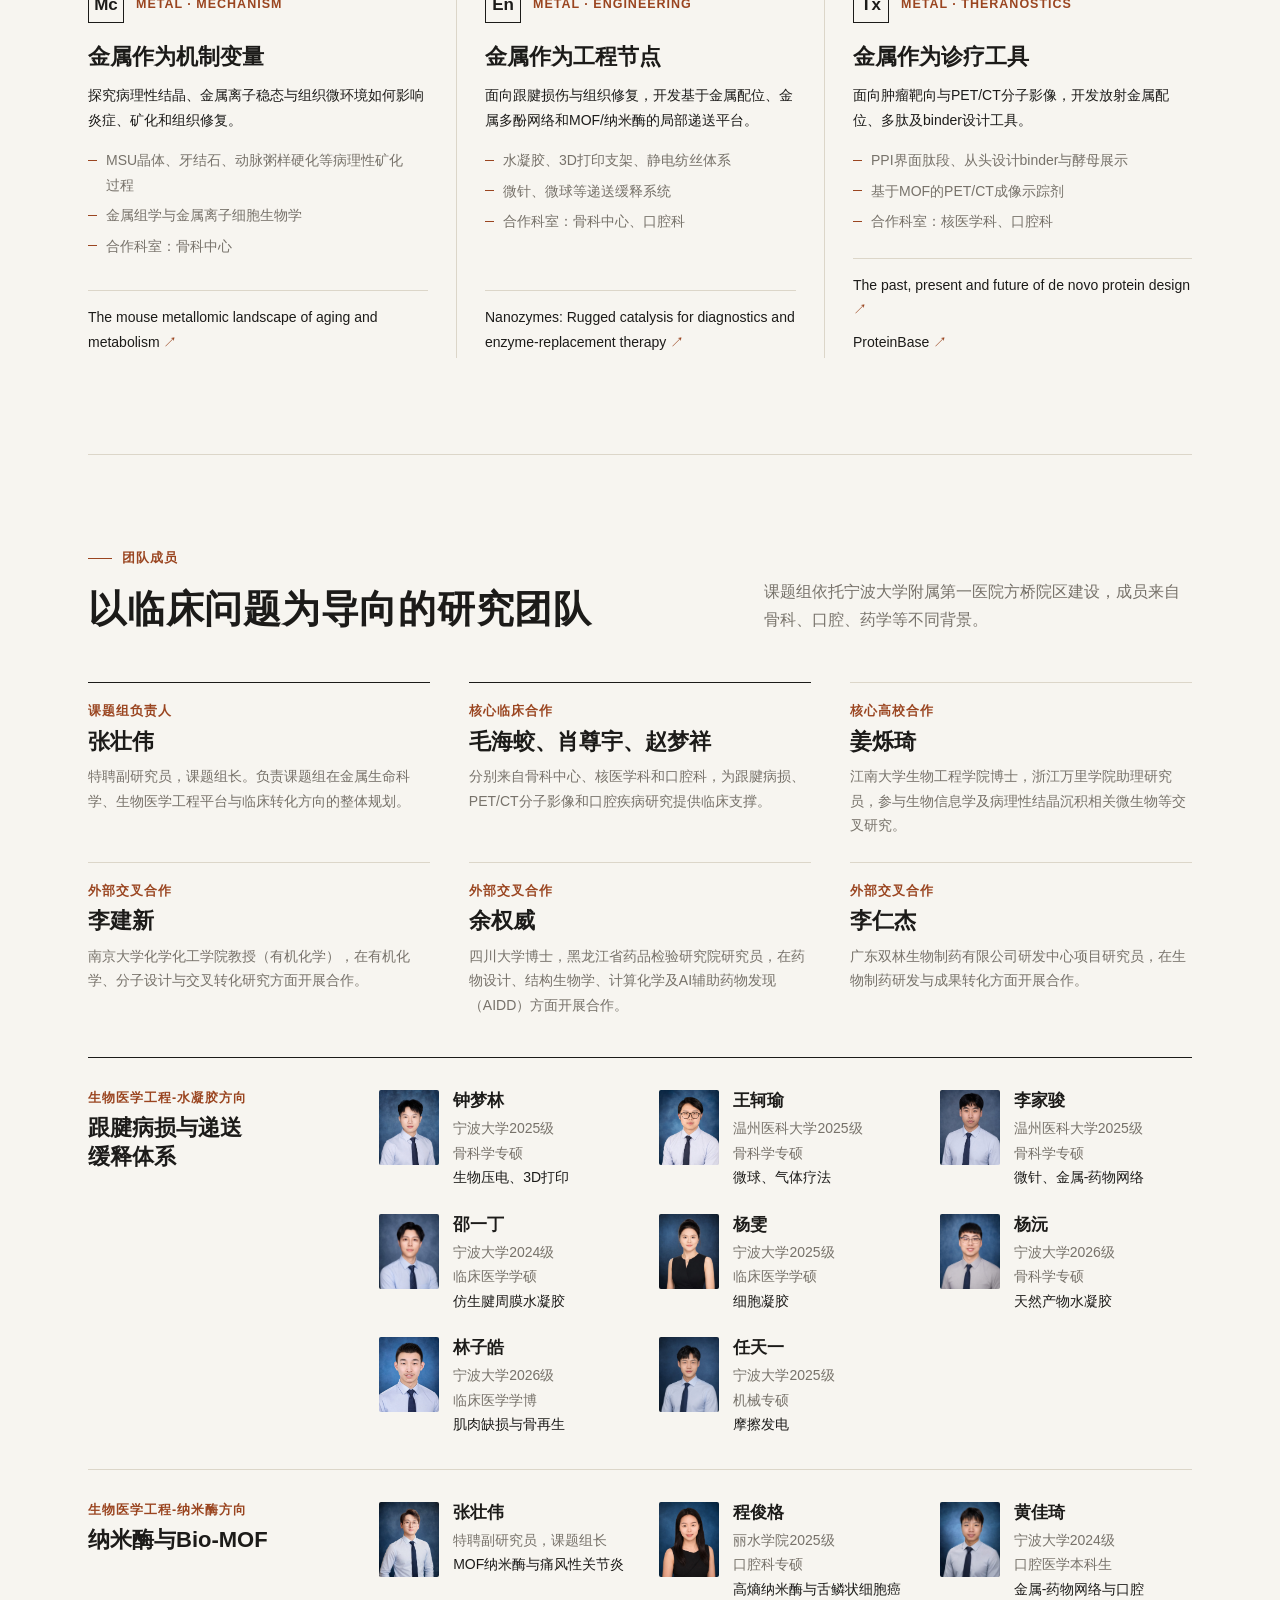
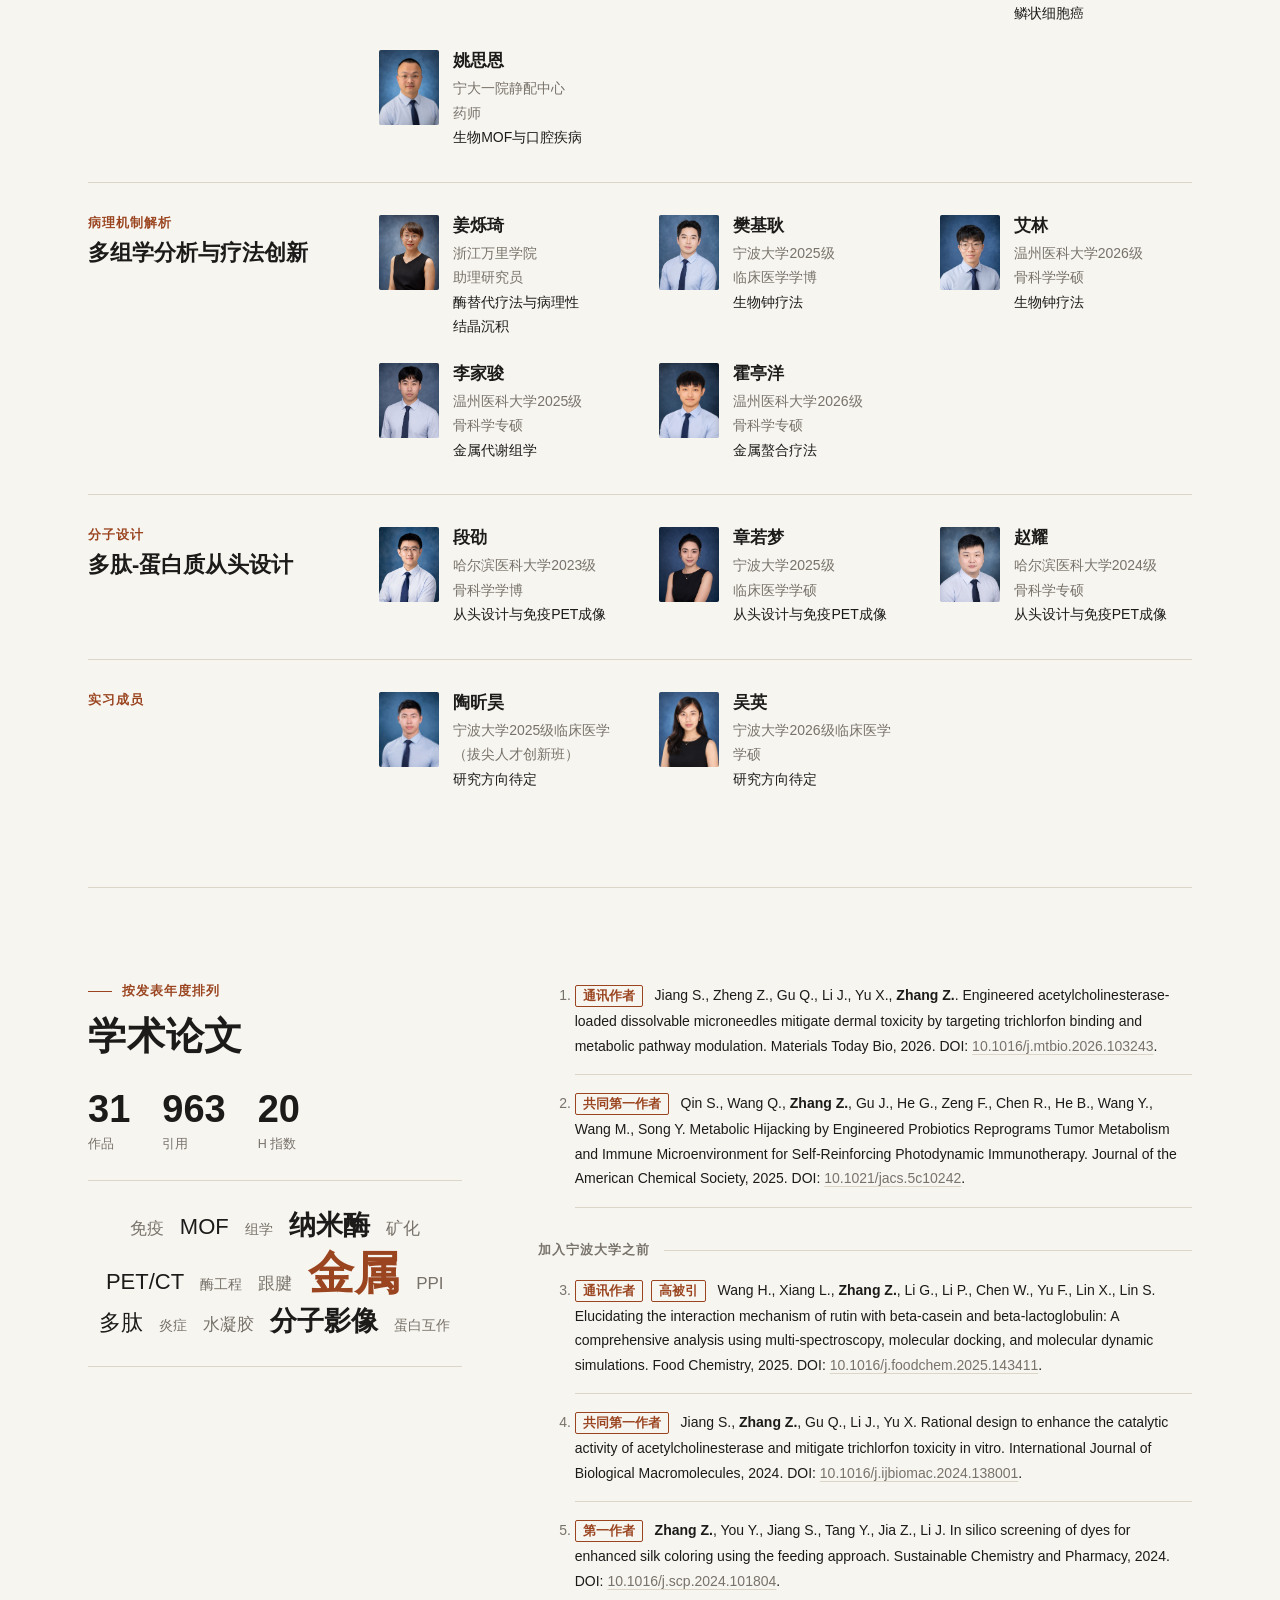
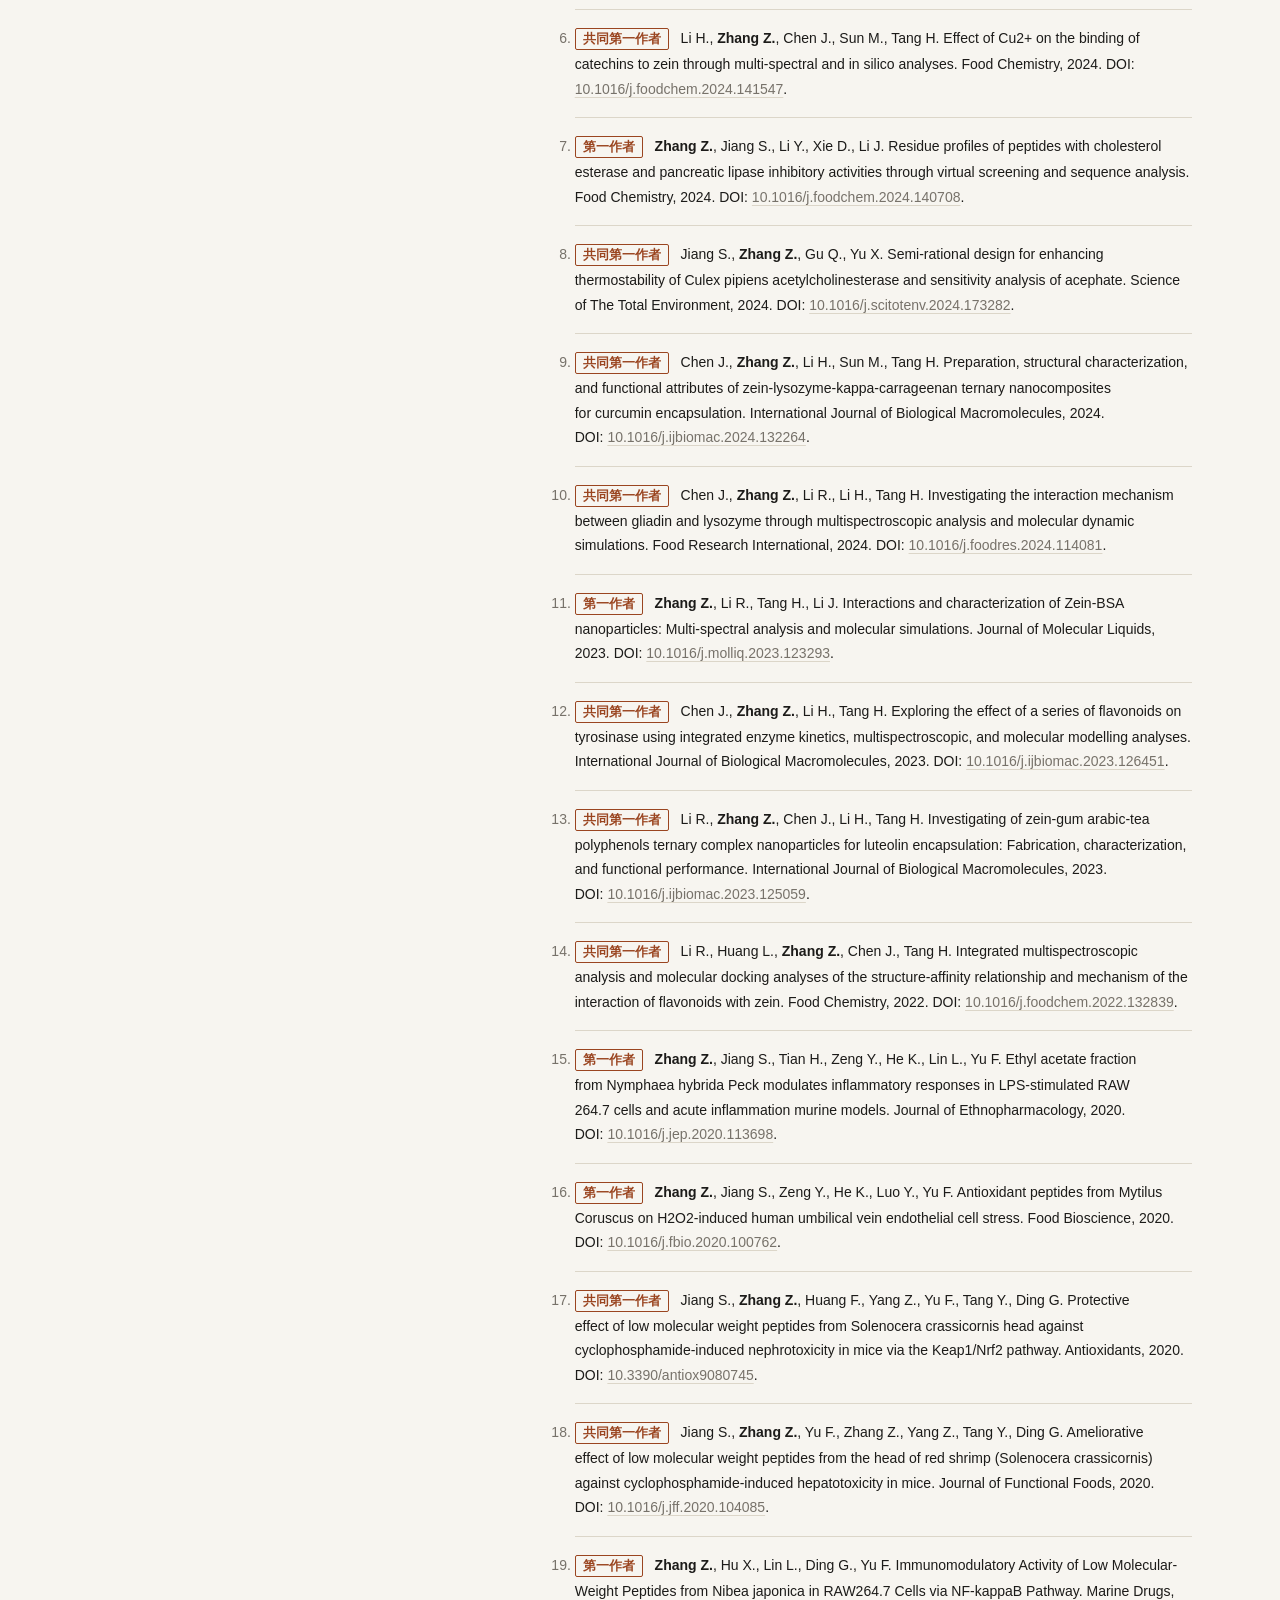
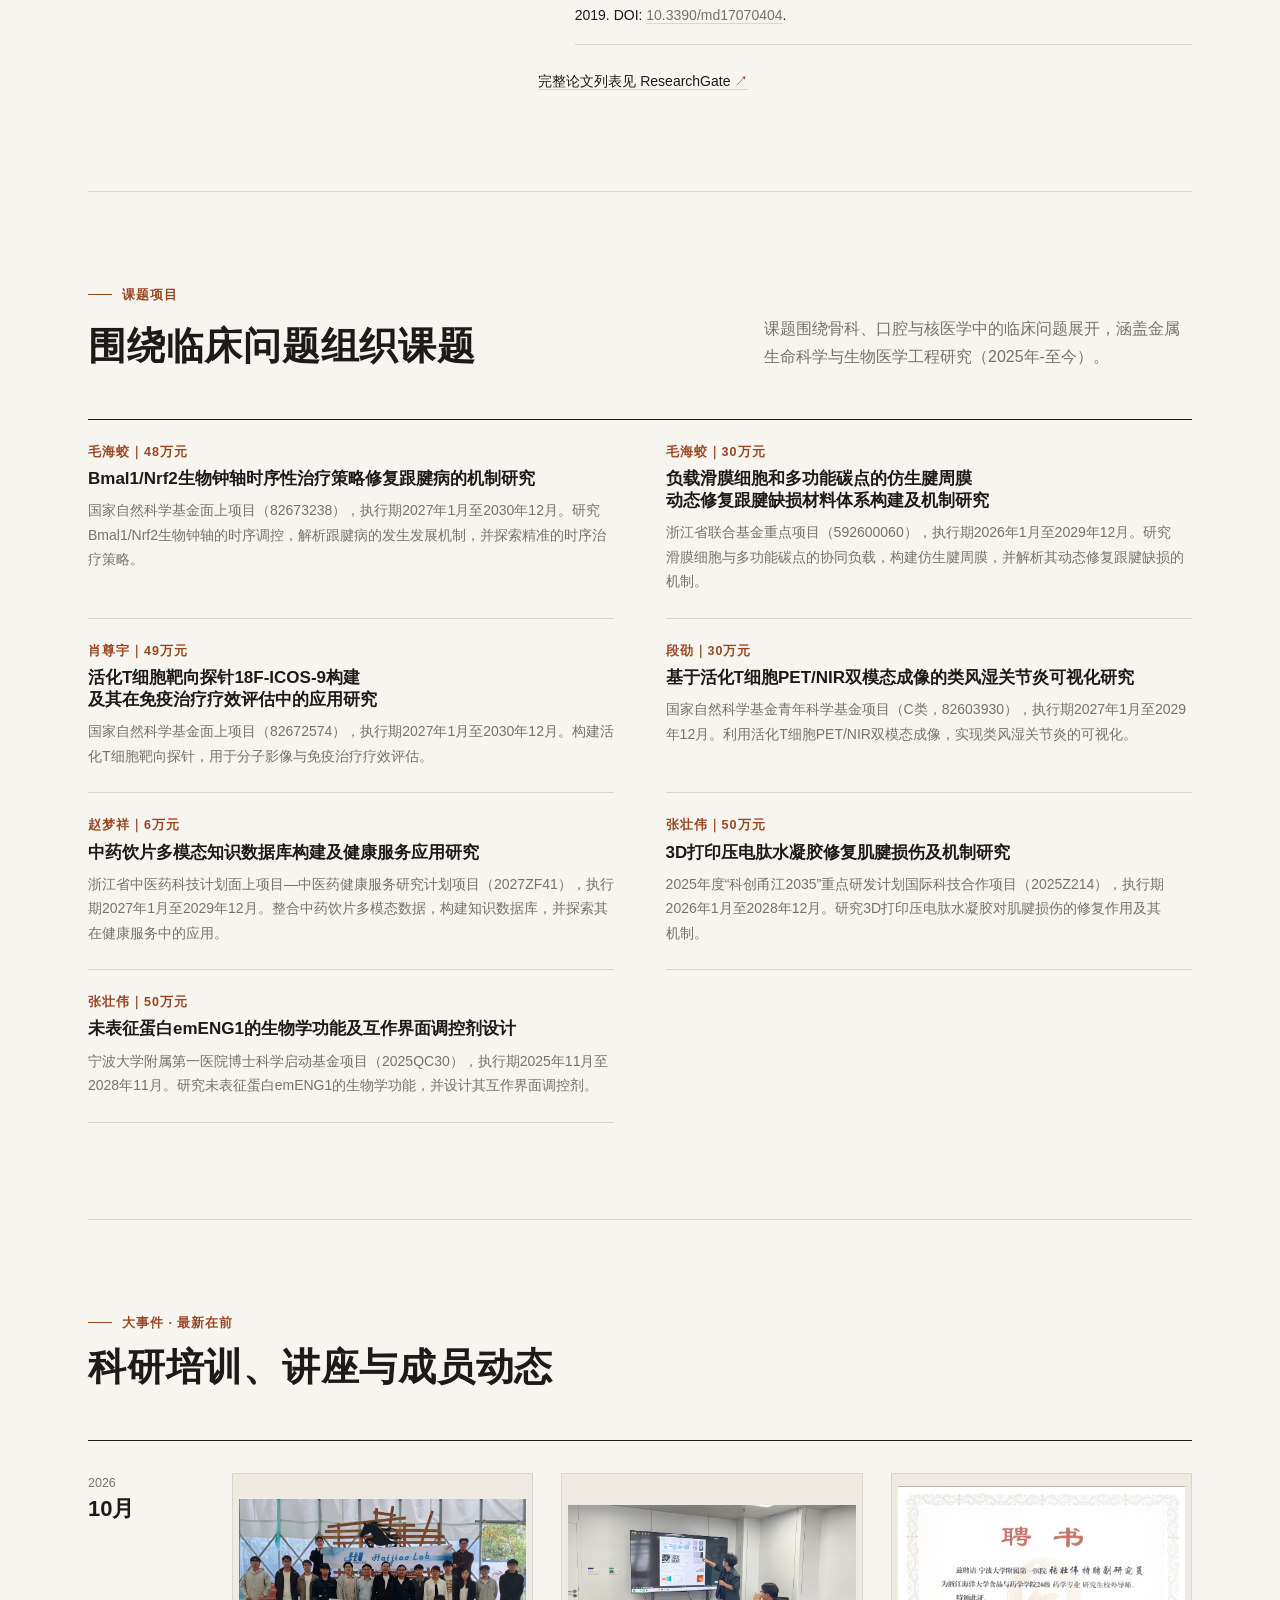
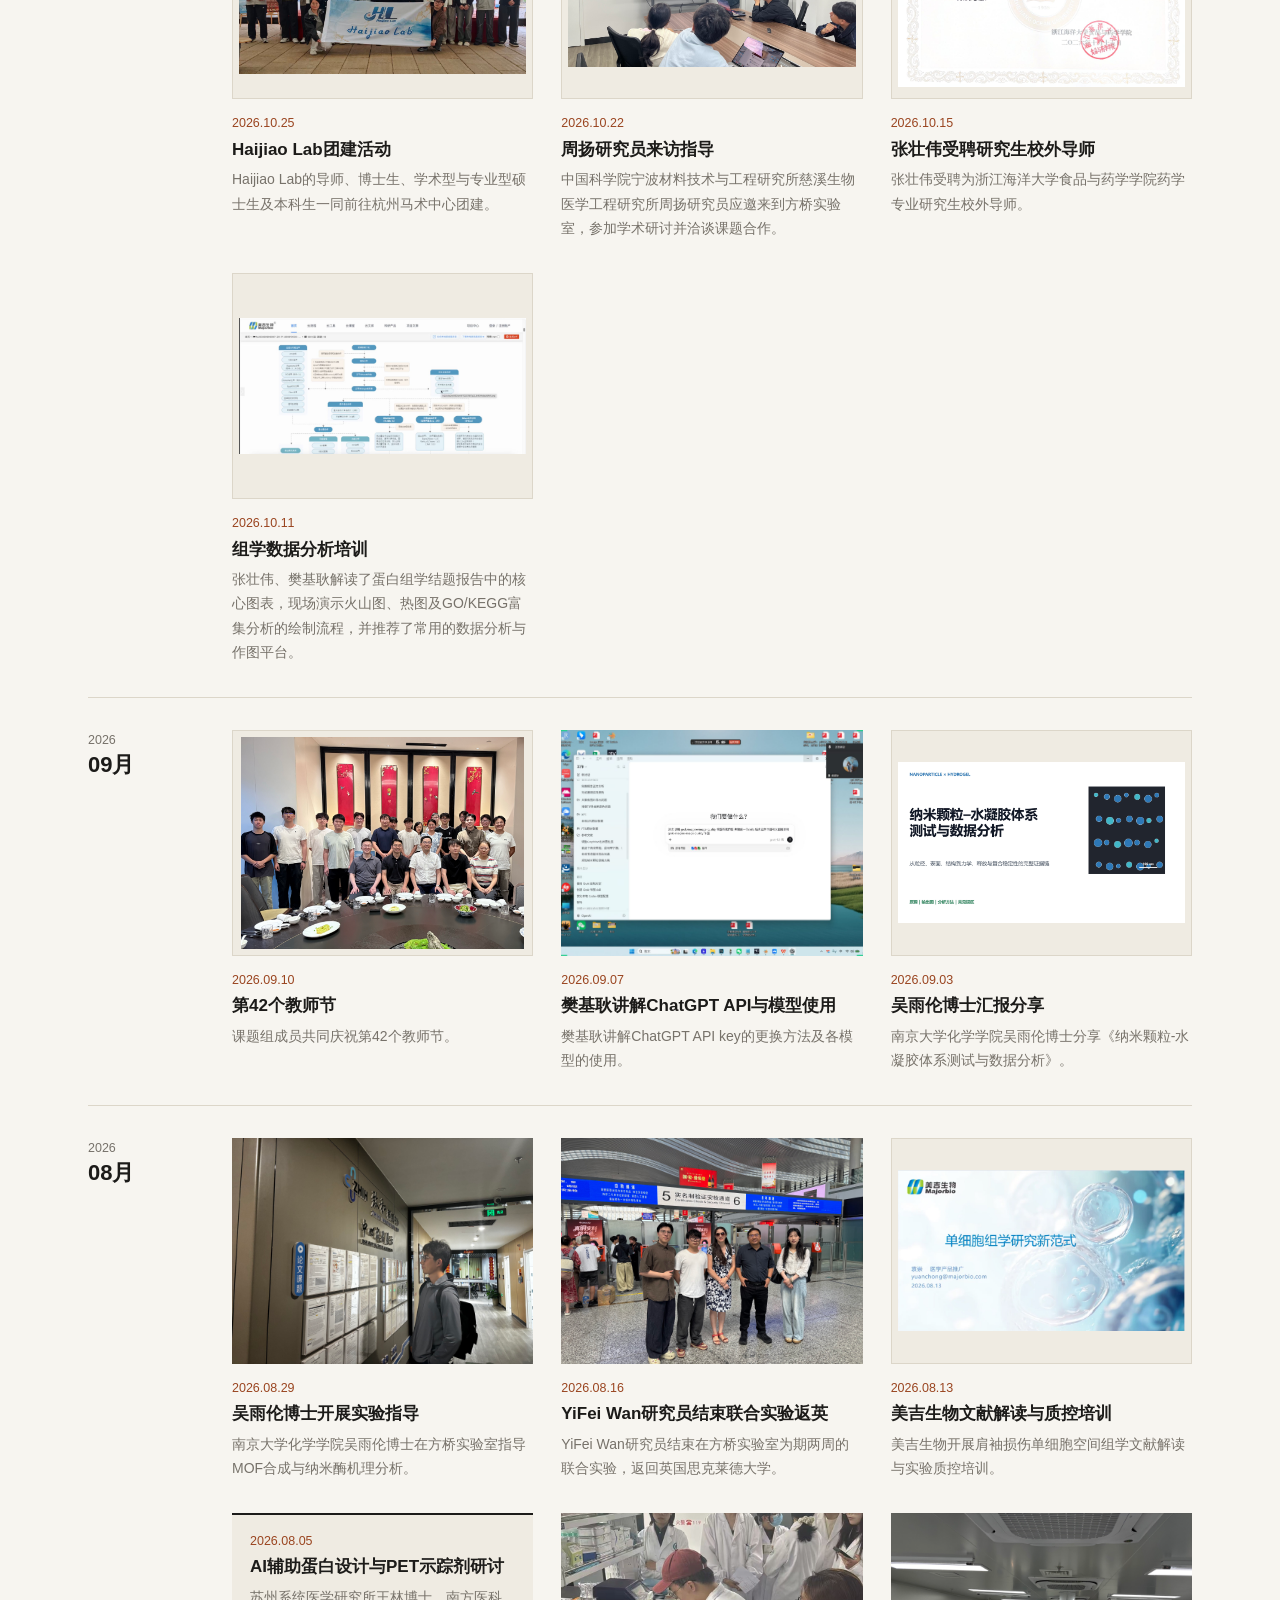
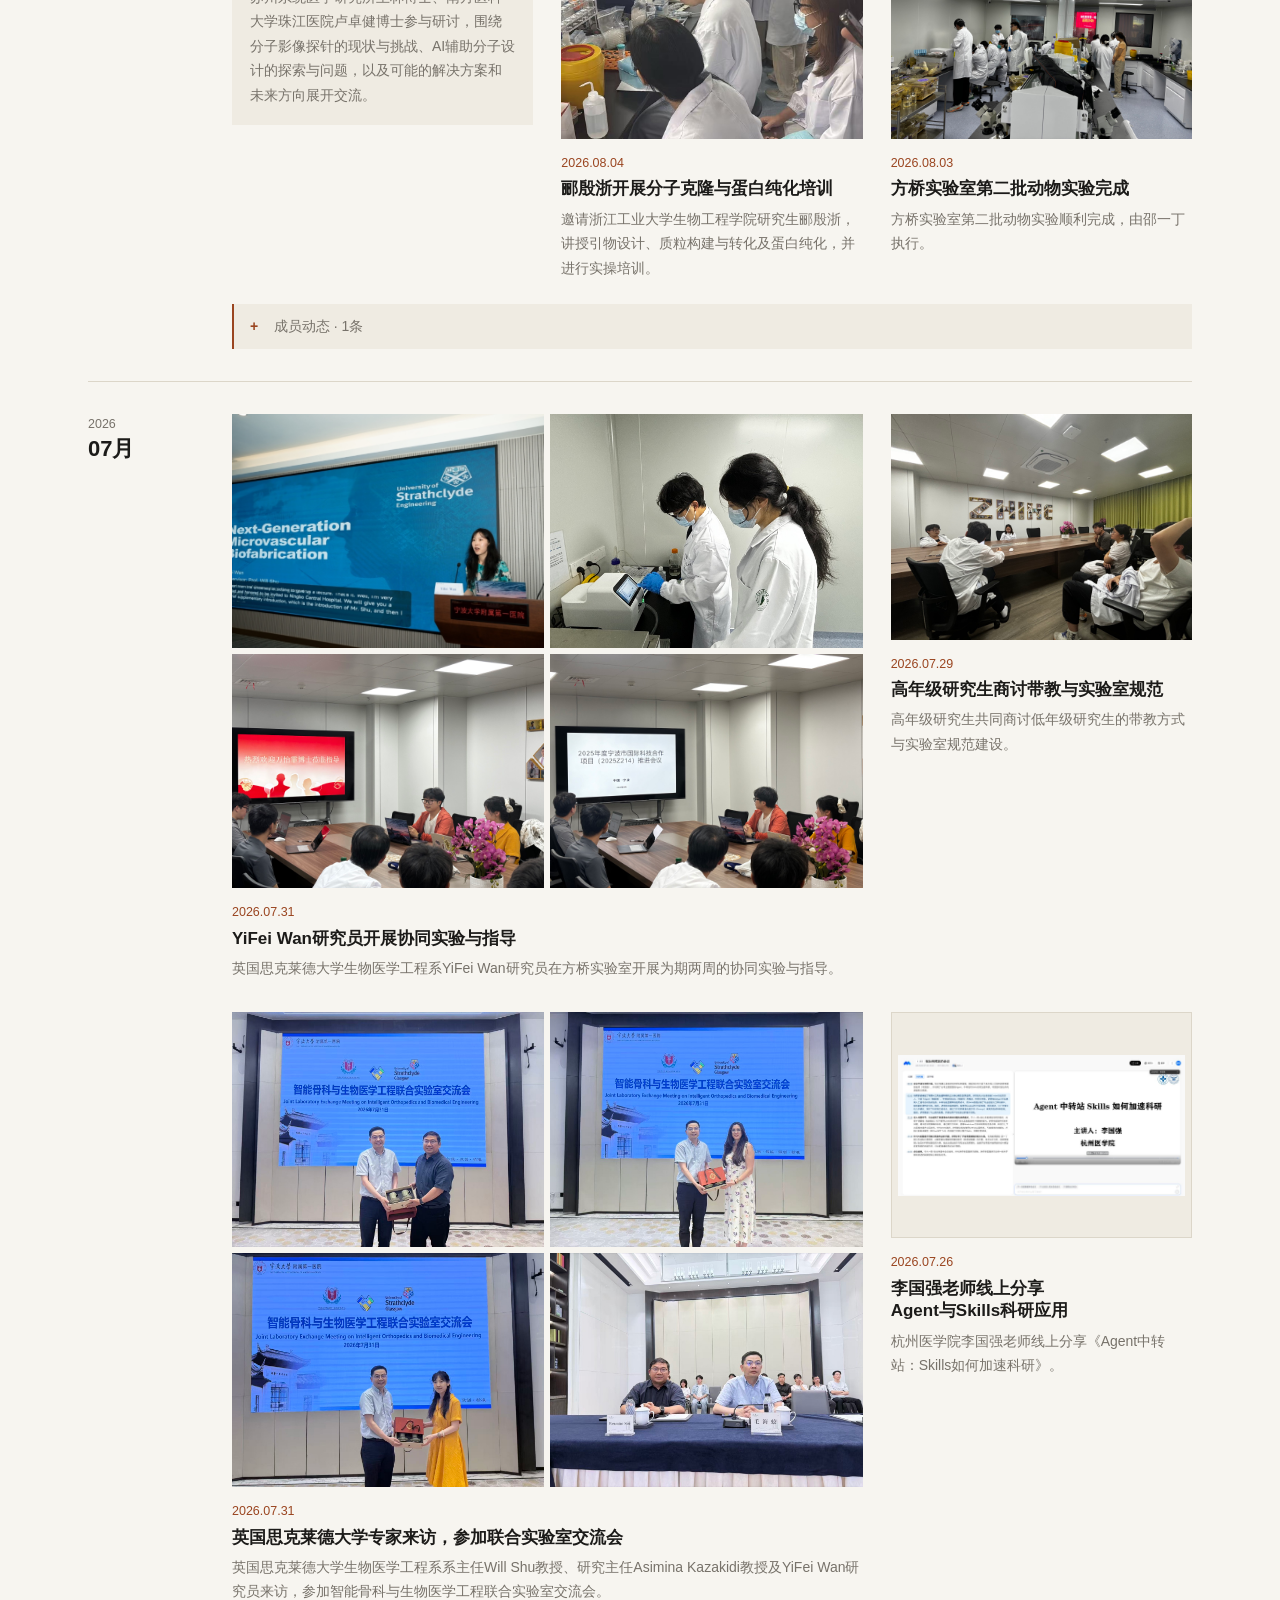
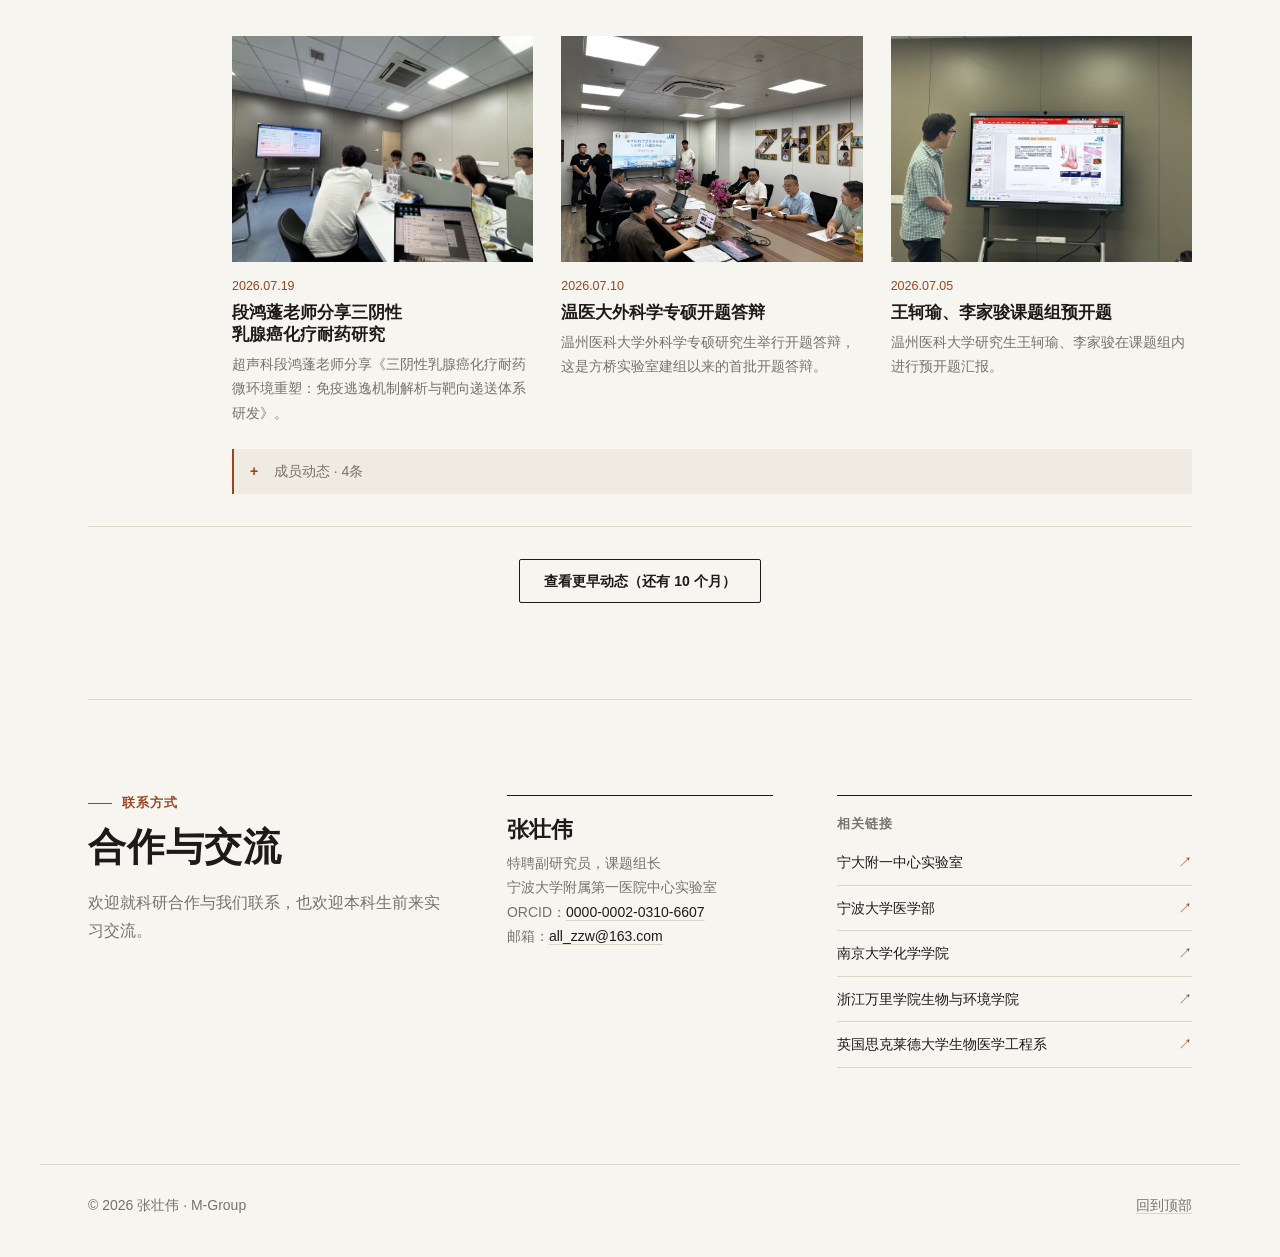
==== commit d3fb2cf2: "Remove mentoring notes from member profiles" ====
--- a/index.html
+++ b/index.html
@@ -444,7 +444,7 @@
             <div class="member-list">
               <div class="member"><img loading="lazy" src="assets/member-07.jpeg" alt="张壮伟" /><div><strong data-lang="zh">张壮伟</strong><strong data-lang="en">Zhuangwei Zhang</strong><span data-lang="zh">特聘副研究员，课题组长</span><span data-lang="en">Distinguished Associate Research Fellow, PI</span><span data-lang="zh">MOF纳米酶与痛风性关节炎</span><span data-lang="en">MOF nanozymes for gouty arthritis</span></div></div>
               <div class="member"><img loading="lazy" src="assets/member-10.jpeg" alt="程俊格" /><div><strong data-lang="zh">程俊格</strong><strong data-lang="en">Junge Cheng</strong><span data-lang="zh">丽水学院2025级<br />口腔科专硕</span><span data-lang="en">Lishui University, 2025 cohort<br />Professional master's candidate in Stomatology</span><span data-lang="zh">高熵纳米酶与舌鳞状细胞癌</span><span data-lang="en">High-entropy nanozymes and tongue squamous cell carcinoma</span></div></div>
-              <div class="member"><img loading="lazy" src="assets/member-19.jpg" alt="黄佳琦" /><div><strong data-lang="zh">黄佳琦</strong><strong data-lang="en">Jiaqi Huang</strong><span data-lang="zh">宁波大学2024级<br />口腔医学本科生</span><span data-lang="en">Ningbo University, 2024 cohort<br />Undergraduate in Stomatology</span><span data-lang="zh">金属-药物网络与口腔鳞状细胞癌</span><span data-lang="en">Metal-drug networks for oral squamous cell carcinoma</span><span data-lang="zh">带教：程俊格</span><span data-lang="en">Mentor: Junge Cheng</span></div></div>
+              <div class="member"><img loading="lazy" src="assets/member-19.jpg" alt="黄佳琦" /><div><strong data-lang="zh">黄佳琦</strong><strong data-lang="en">Jiaqi Huang</strong><span data-lang="zh">宁波大学2024级<br />口腔医学本科生</span><span data-lang="en">Ningbo University, 2024 cohort<br />Undergraduate in Stomatology</span><span data-lang="zh">金属-药物网络与口腔鳞状细胞癌</span><span data-lang="en">Metal-drug networks for oral squamous cell carcinoma</span></div></div>
               <div class="member"><img loading="lazy" src="assets/member-17.jpg" alt="姚思恩" /><div><strong data-lang="zh">姚思恩</strong><strong data-lang="en">Sien Yao</strong><span data-lang="zh">宁大一院静配中心<br />药师</span><span data-lang="en">PIVAS, The First Affiliated Hospital of Ningbo University<br />Pharmacist</span><span data-lang="zh">生物MOF与口腔疾病</span><span data-lang="en">Bio-MOFs for oral disease</span></div></div>
             </div>
           </section>
@@ -459,9 +459,9 @@
             <div class="member-list">
               <div class="member"><img loading="lazy" src="assets/member-12.jpeg" alt="姜烁琦" /><div><strong data-lang="zh">姜烁琦</strong><strong data-lang="en">Shuoqi Jiang</strong><span data-lang="zh">浙江万里学院<br />助理研究员</span><span data-lang="en">Zhejiang Wanli University<br />Assistant Research Fellow</span><span data-lang="zh">酶替代疗法与病理性结晶沉积</span><span data-lang="en">Enzyme replacement therapy for pathological crystal deposition</span></div></div>
               <div class="member"><img loading="lazy" src="assets/member-11.jpeg" alt="樊基耿" /><div><strong data-lang="zh">樊基耿</strong><strong data-lang="en">Jigeng Fan</strong><span data-lang="zh">宁波大学2025级<br />临床医学学博</span><span data-lang="en">Ningbo University, 2025 cohort<br />Ph.D. candidate in Clinical Medicine</span><span data-lang="zh">生物钟疗法</span><span data-lang="en">Circadian clock therapy</span></div></div>
-              <div class="member"><img loading="lazy" src="assets/member-22.jpg" alt="艾林" /><div><strong data-lang="zh">艾林</strong><strong data-lang="en">Lin Ai</strong><span data-lang="zh">温州医科大学2026级<br />骨科学学硕</span><span data-lang="en">Wenzhou Medical University, 2026 cohort<br />Research master's candidate in Orthopedics</span><span data-lang="zh">生物钟疗法</span><span data-lang="en">Circadian clock therapy</span><span data-lang="zh">带教：钟梦林</span><span data-lang="en">Mentor: Menglin Zhong</span></div></div>
+              <div class="member"><img loading="lazy" src="assets/member-22.jpg" alt="艾林" /><div><strong data-lang="zh">艾林</strong><strong data-lang="en">Lin Ai</strong><span data-lang="zh">温州医科大学2026级<br />骨科学学硕</span><span data-lang="en">Wenzhou Medical University, 2026 cohort<br />Research master's candidate in Orthopedics</span><span data-lang="zh">生物钟疗法</span><span data-lang="en">Circadian clock therapy</span></div></div>
               <div class="member"><img loading="lazy" src="assets/member-03.jpeg" alt="李家骏" /><div><strong data-lang="zh">李家骏</strong><strong data-lang="en">Jiajun Li</strong><span data-lang="zh">温州医科大学2025级<br />骨科学专硕</span><span data-lang="en">Wenzhou Medical University, 2025 cohort<br />Professional master's candidate in Orthopedics</span><span data-lang="zh">金属代谢组学</span><span data-lang="en">Metallometabolomics</span></div></div>
-              <div class="member"><img loading="lazy" src="assets/member-20.jpg" alt="霍亭洋" /><div><strong data-lang="zh">霍亭洋</strong><strong data-lang="en">Tingyang Huo</strong><span data-lang="zh">温州医科大学2026级<br />骨科学专硕</span><span data-lang="en">Wenzhou Medical University, 2026 cohort<br />Professional master's candidate in Orthopedics</span><span data-lang="zh">金属螯合疗法</span><span data-lang="en">Metal chelation therapy</span><span data-lang="zh">带教：李家骏</span><span data-lang="en">Mentor: Jiajun Li</span></div></div>
+              <div class="member"><img loading="lazy" src="assets/member-20.jpg" alt="霍亭洋" /><div><strong data-lang="zh">霍亭洋</strong><strong data-lang="en">Tingyang Huo</strong><span data-lang="zh">温州医科大学2026级<br />骨科学专硕</span><span data-lang="en">Wenzhou Medical University, 2026 cohort<br />Professional master's candidate in Orthopedics</span><span data-lang="zh">金属螯合疗法</span><span data-lang="en">Metal chelation therapy</span></div></div>
             </div>
           </section>
 
@@ -487,8 +487,8 @@
               <h3 data-lang="en">Intern members</h3>
             </div>
             <div class="member-list">
-              <div class="member"><img loading="lazy" src="assets/member-21.jpg" alt="陶昕昊" /><div><strong data-lang="zh">陶昕昊</strong><strong data-lang="en">Xinhao Tao</strong><span data-lang="zh">宁波大学2025级临床医学（拔尖人才创新班）</span><span data-lang="en">2025 Clinical Medicine (Top-notch Innovative Talent Program), Ningbo University</span><span data-lang="zh">研究方向待定</span><span data-lang="en">Topic to be determined</span><span data-lang="zh">带教：王轲瑜</span><span data-lang="en">Mentor: Keyu Wang</span></div></div>
-              <div class="member"><img loading="lazy" src="assets/member-24.jpg" alt="吴英" /><div><strong data-lang="zh">吴英</strong><strong data-lang="en">Ying Wu</strong><span data-lang="zh">宁波大学2026级临床医学学硕</span><span data-lang="en">2026 M.Med. candidate in Clinical Medicine, Ningbo University</span><span data-lang="zh">研究方向待定</span><span data-lang="en">Topic to be determined</span><span data-lang="zh">带教：林子皓、樊基耿</span><span data-lang="en">Mentors: Zihao Lin and Jigeng Fan</span></div></div>
+              <div class="member"><img loading="lazy" src="assets/member-21.jpg" alt="陶昕昊" /><div><strong data-lang="zh">陶昕昊</strong><strong data-lang="en">Xinhao Tao</strong><span data-lang="zh">宁波大学2025级临床医学（拔尖人才创新班）</span><span data-lang="en">2025 Clinical Medicine (Top-notch Innovative Talent Program), Ningbo University</span><span data-lang="zh">研究方向待定</span><span data-lang="en">Topic to be determined</span></div></div>
+              <div class="member"><img loading="lazy" src="assets/member-24.jpg" alt="吴英" /><div><strong data-lang="zh">吴英</strong><strong data-lang="en">Ying Wu</strong><span data-lang="zh">宁波大学2026级临床医学学硕</span><span data-lang="en">2026 M.Med. candidate in Clinical Medicine, Ningbo University</span><span data-lang="zh">研究方向待定</span><span data-lang="en">Topic to be determined</span></div></div>
             </div>
           </section>
         </div>
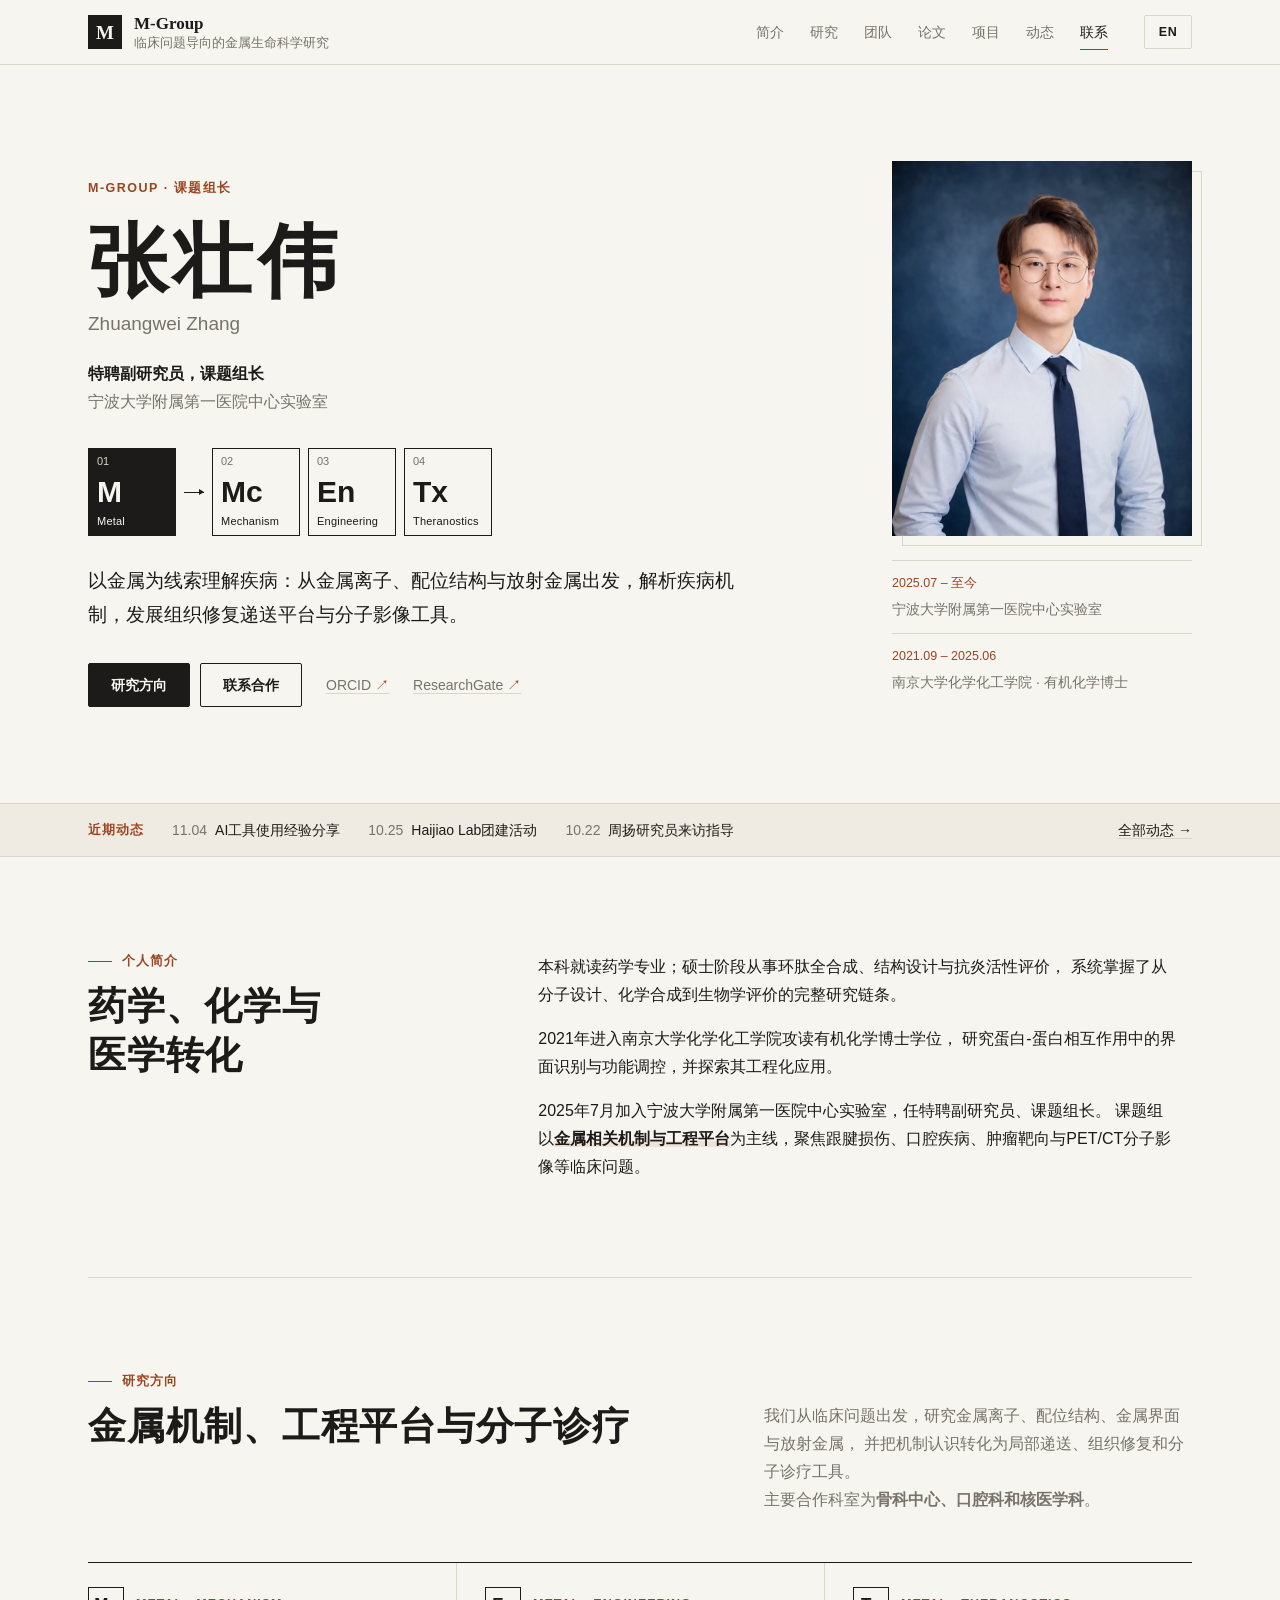
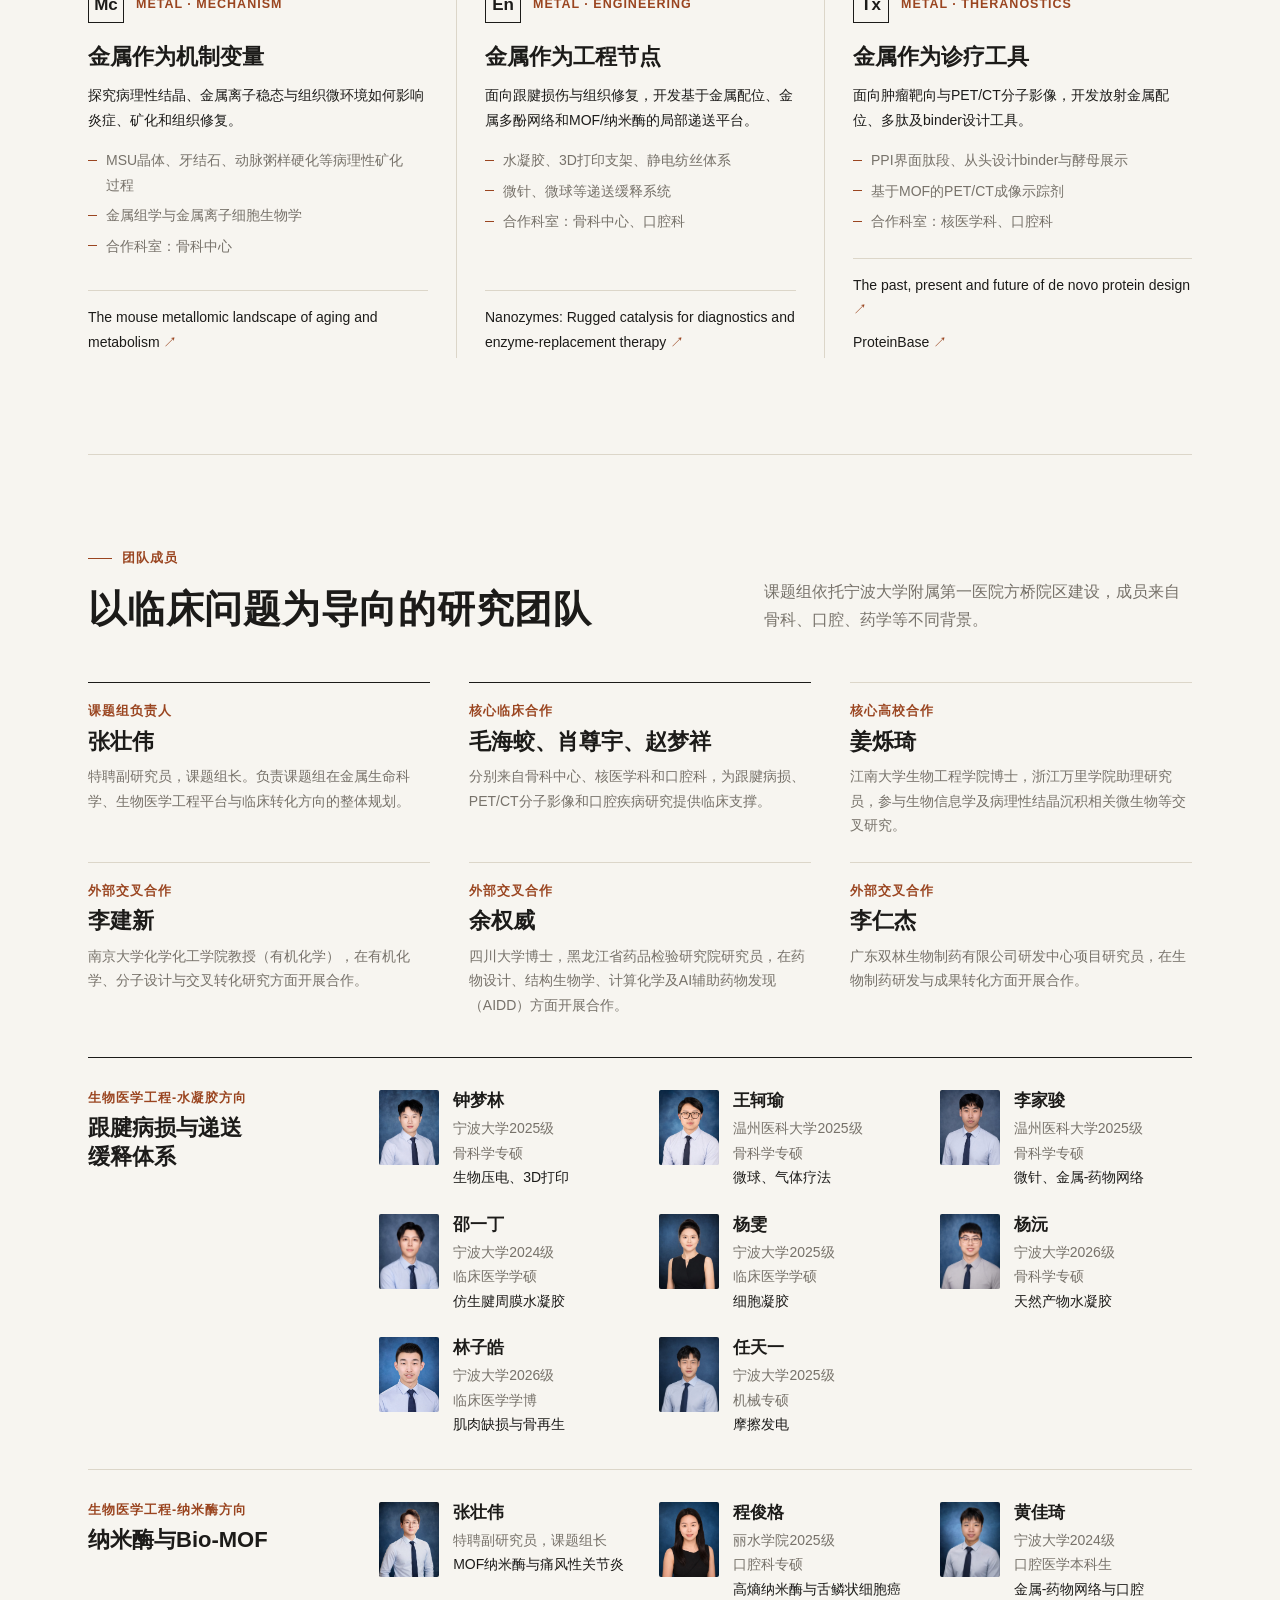
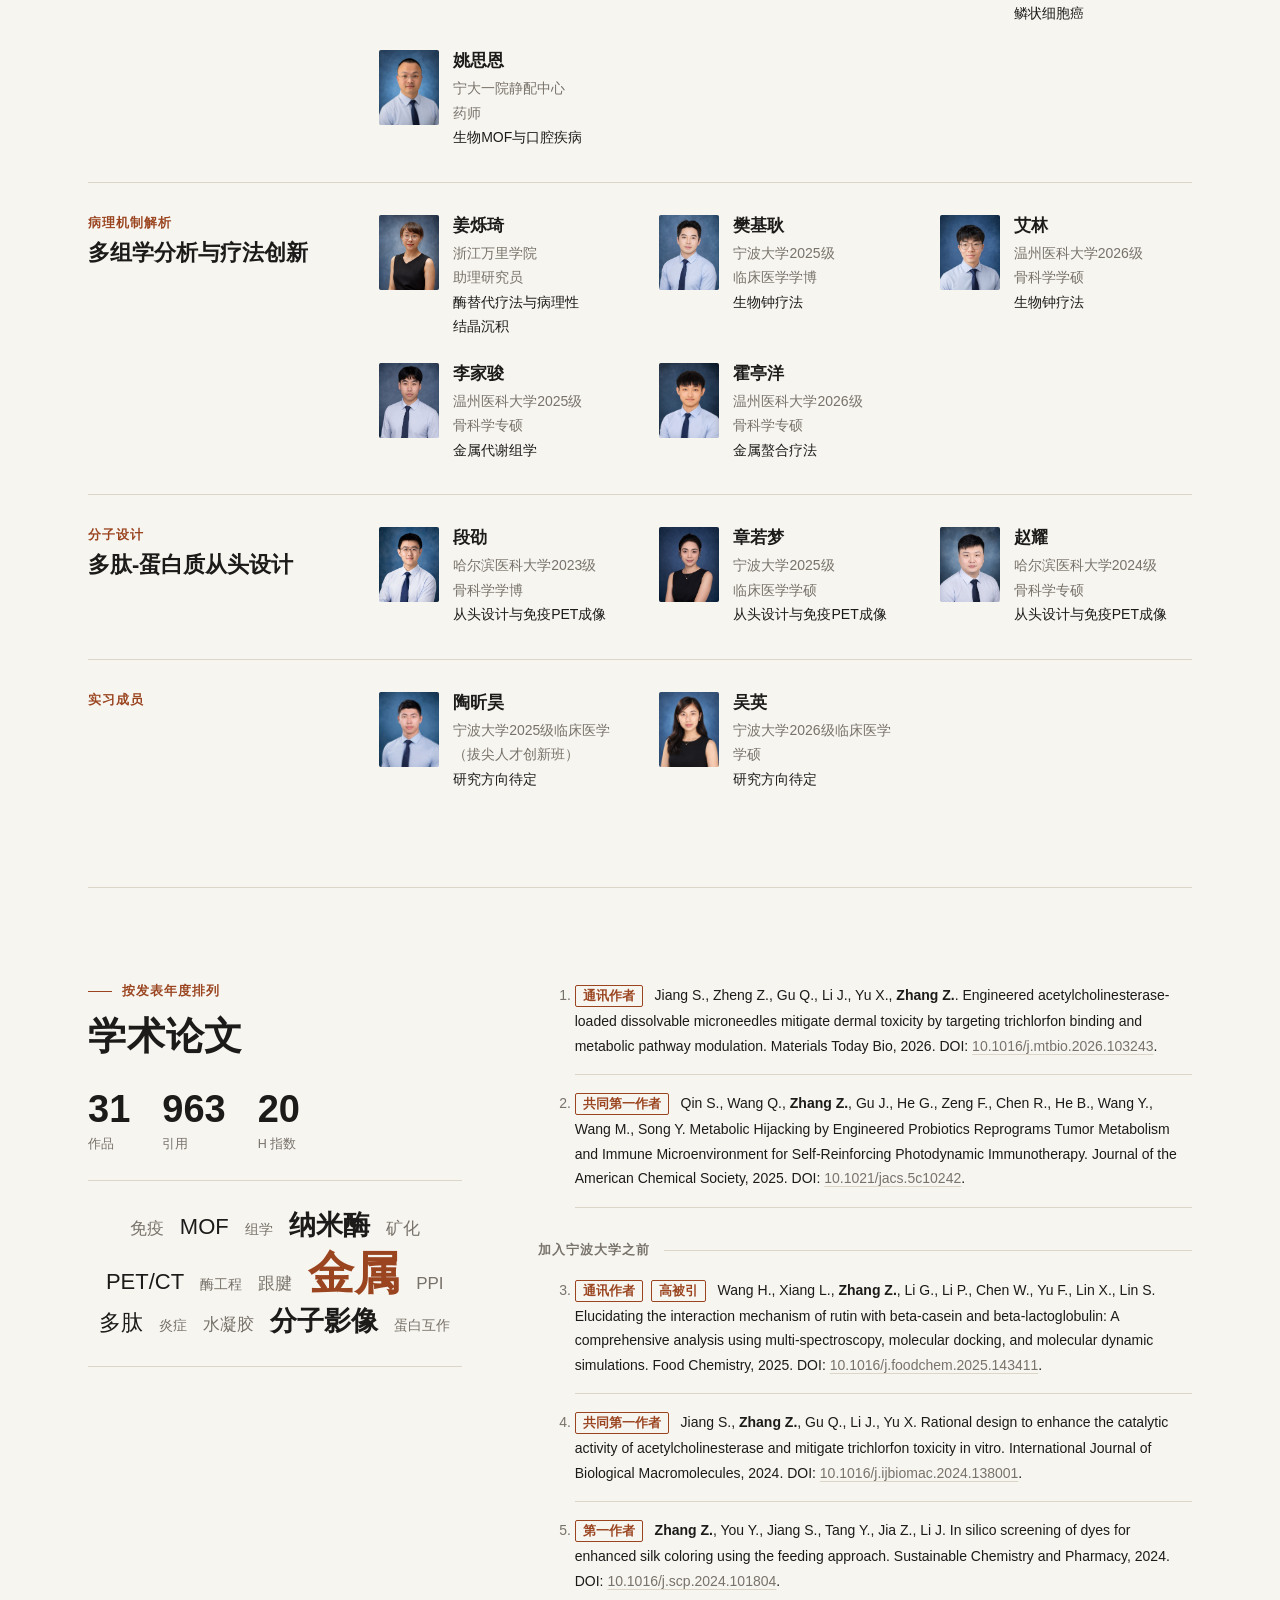
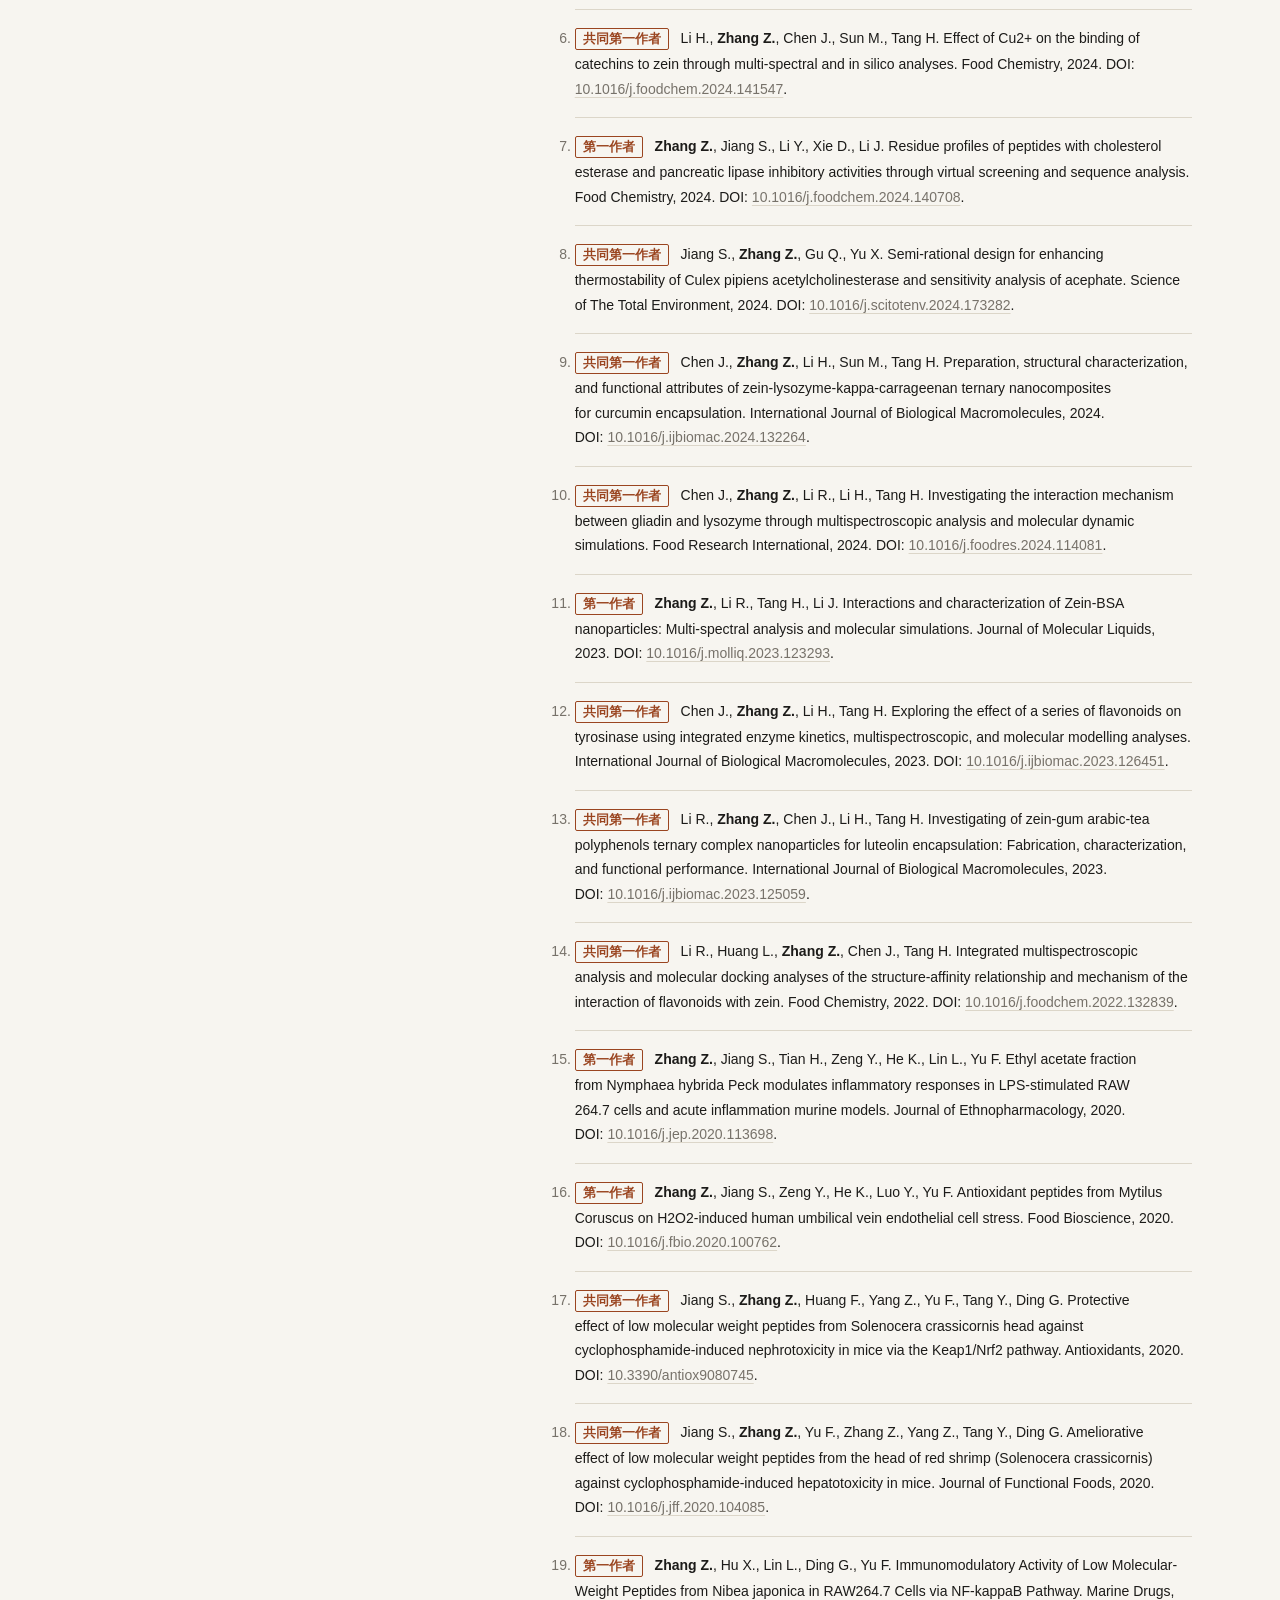
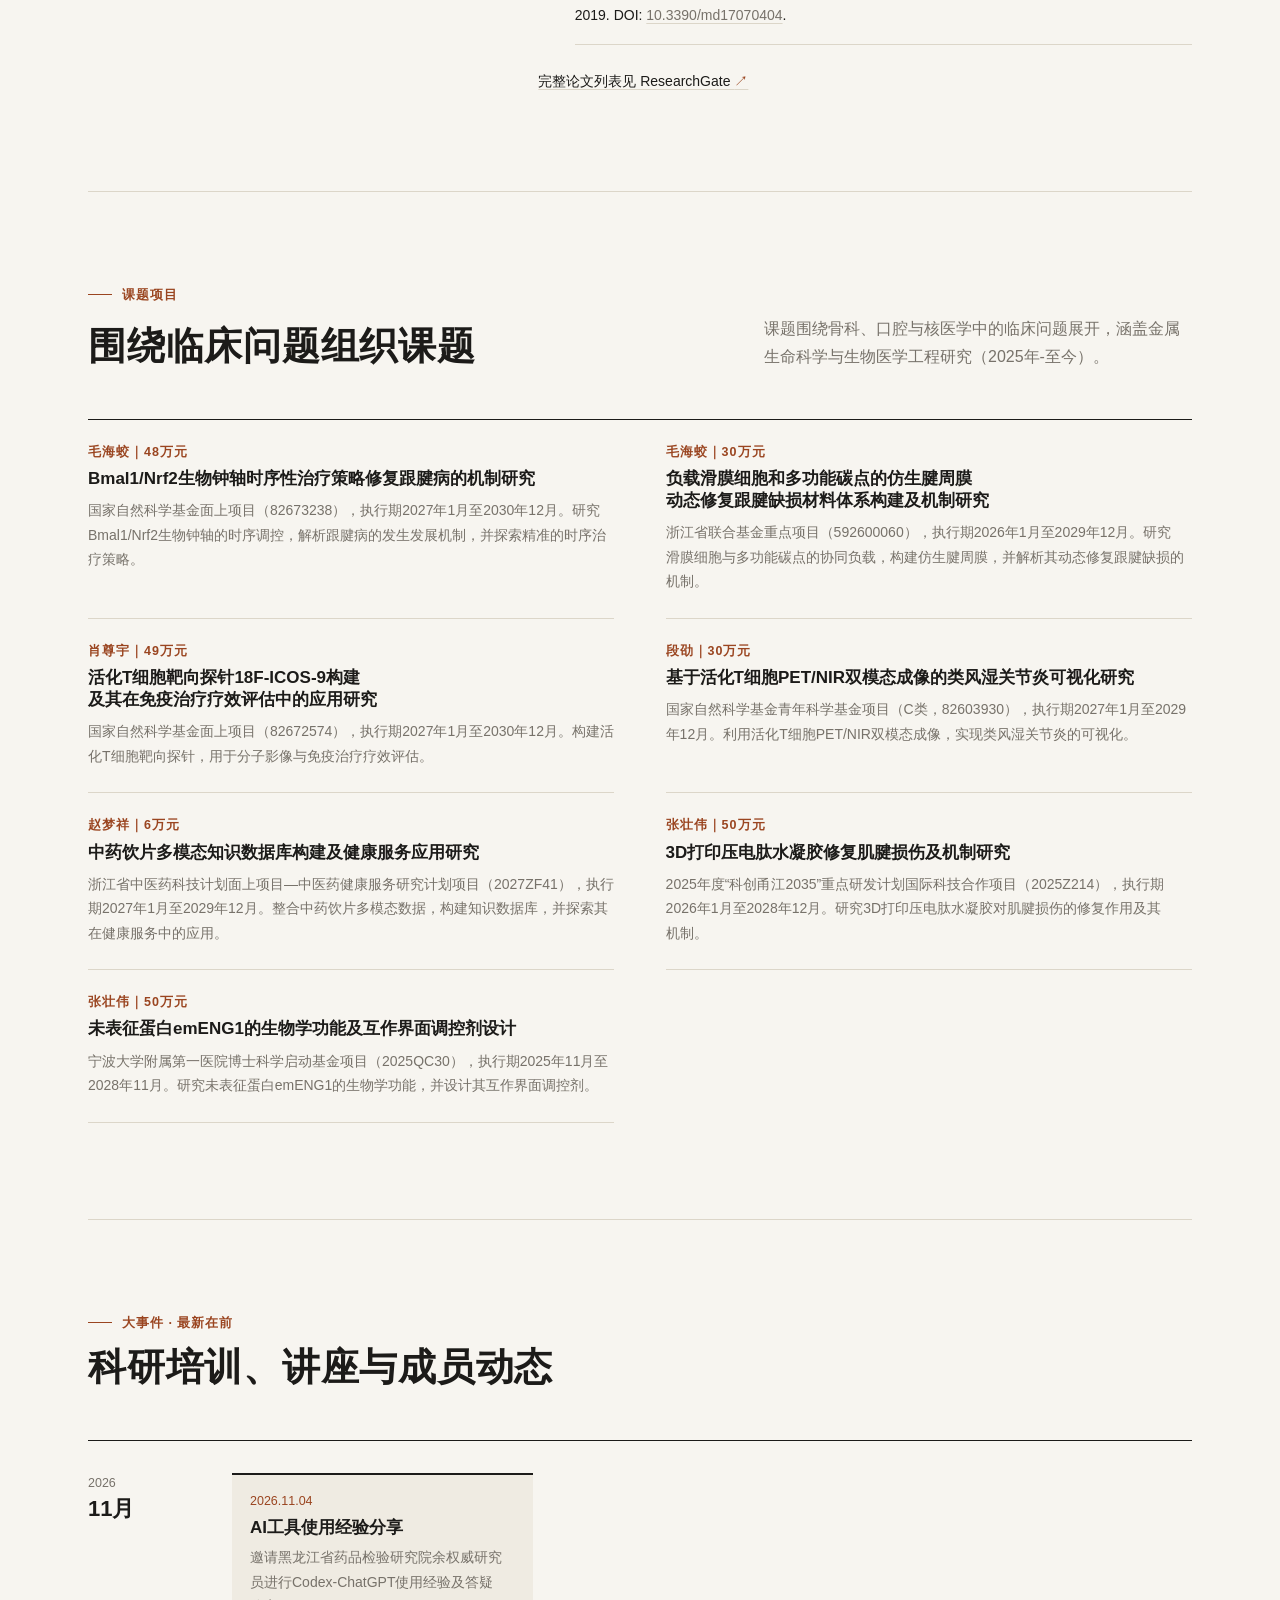
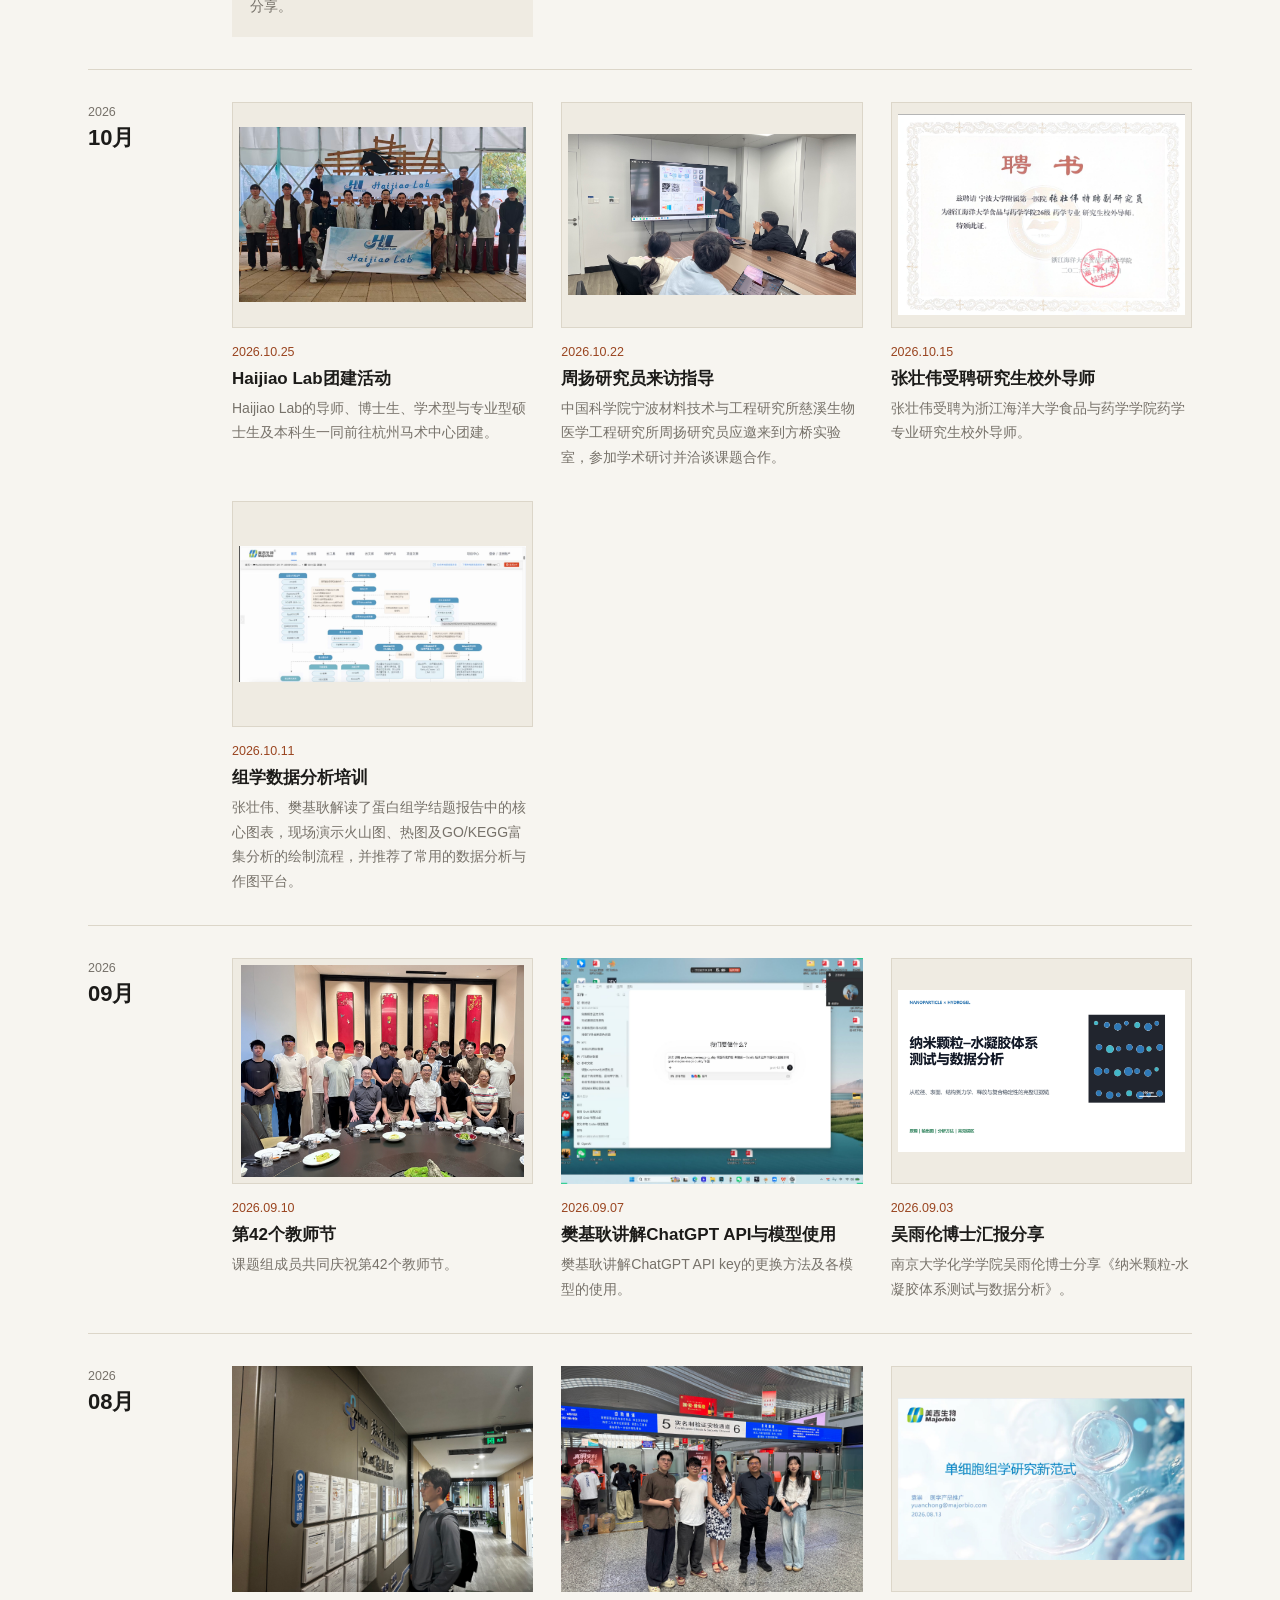
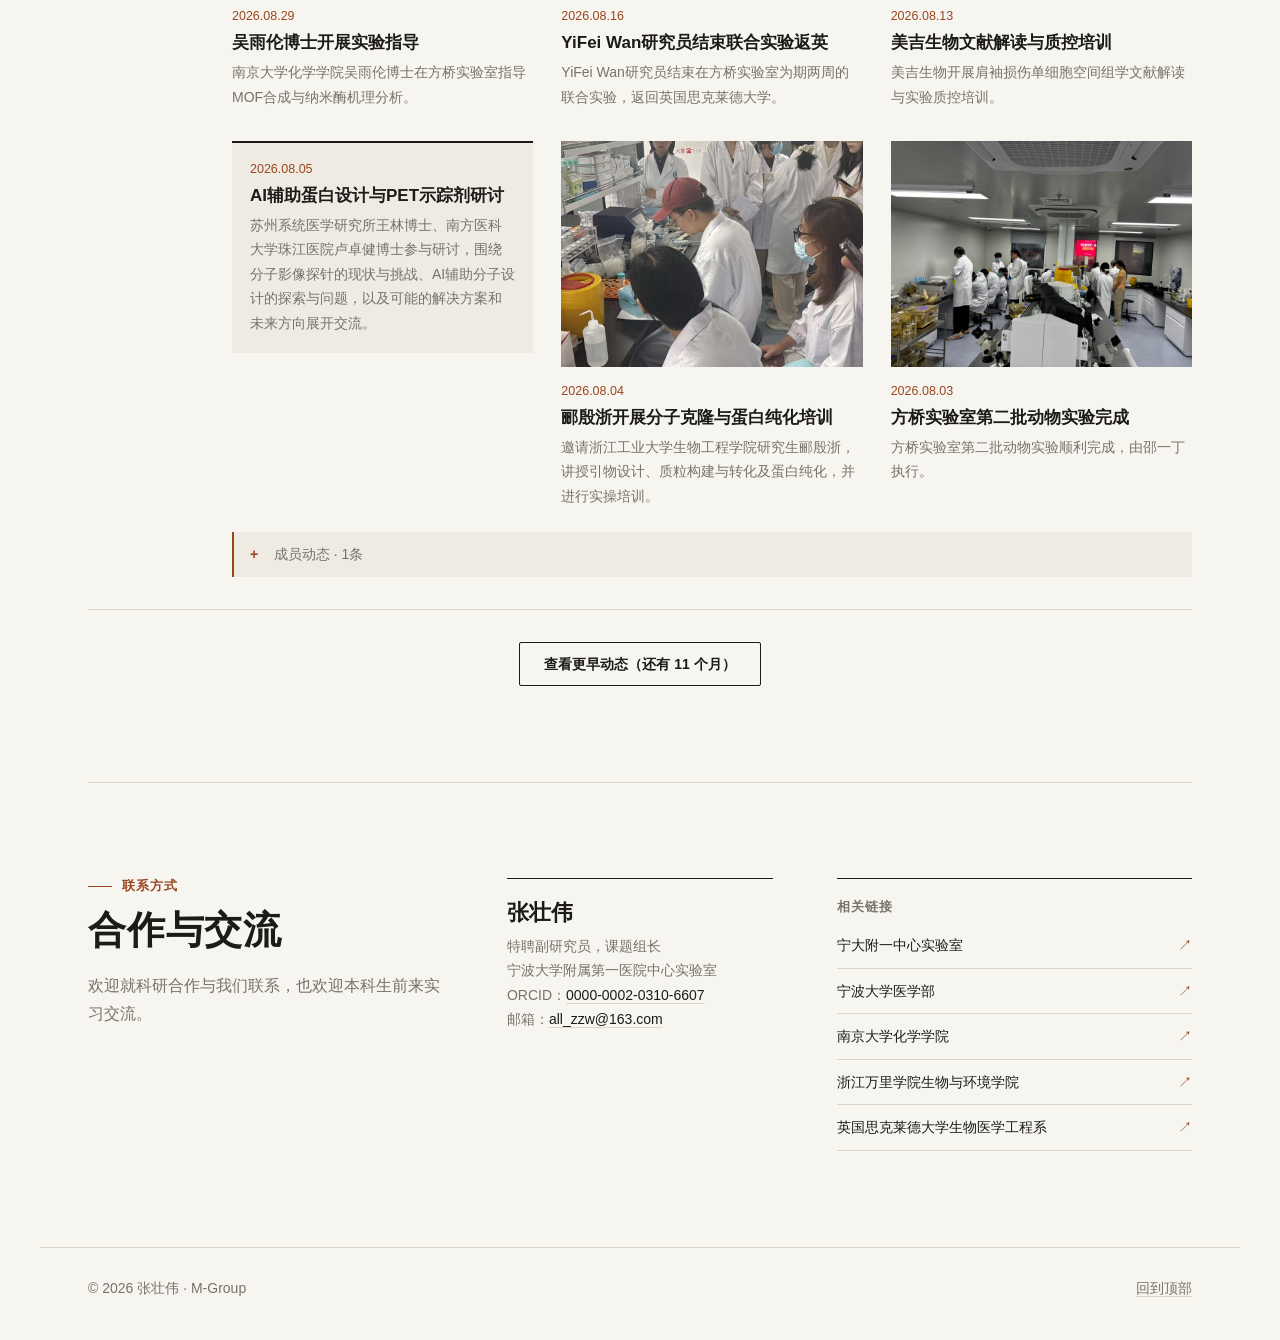
==== commit 384bf288: "Add November 4 AI tools experience sharing event" ====
--- a/index.html
+++ b/index.html
@@ -191,14 +191,14 @@
           <p class="recent-updates-label" data-lang="zh">近期动态</p>
           <p class="recent-updates-label" data-lang="en">Recent updates</p>
           <ul class="recent-update-list" data-lang="zh">
+            <li><time>11.04</time><a href="#event-2026-11-04">AI工具使用经验分享</a></li>
             <li><time>10.25</time><a href="#event-2026-10-25">Haijiao Lab团建活动</a></li>
             <li><time>10.22</time><a href="#event-2026-10-22">周扬研究员来访指导</a></li>
-            <li><time>10.15</time><a href="#event-2026-10-15">张壮伟受聘研究生校外导师</a></li>
           </ul>
           <ul class="recent-update-list" data-lang="en">
+            <li><time>Nov 4</time><a href="#event-2026-11-04">AI tools: experience sharing and Q&amp;A</a></li>
             <li><time>Oct 25</time><a href="#event-2026-10-25">Haijiao Lab team-building outing</a></li>
             <li><time>Oct 22</time><a href="#event-2026-10-22">Visit by Prof. Yang Zhou</a></li>
-            <li><time>Oct 15</time><a href="#event-2026-10-15">Zhuangwei Zhang appointed external graduate supervisor</a></li>
           </ul>
           <a class="recent-updates-link" href="#events" data-lang="zh">全部动态</a>
           <a class="recent-updates-link" href="#events" data-lang="en">All events</a>
@@ -1394,6 +1394,26 @@
               </div>
             </div>
           </section>
+
+          <section class="timeline-month">
+            <div class="timeline-month-marker">
+              <span class="timeline-year">2026</span>
+              <span class="timeline-month-name" data-lang="zh">11月</span>
+              <span class="timeline-month-name" data-lang="en">Nov</span>
+            </div>
+            <div class="timeline-month-content">
+              <div class="timeline-event-grid">
+                <article id="event-2026-11-04" class="event-card text-event">
+                  <time data-lang="zh" datetime="2026-11-04">2026.11.04</time>
+                  <time data-lang="en" datetime="2026-11-04">2026.11.04</time>
+                  <h3 data-lang="zh">AI工具使用经验分享</h3>
+                  <h3 data-lang="en">AI tools: experience sharing and Q&amp;A</h3>
+                  <p data-lang="zh">邀请黑龙江省药品检验研究院余权威研究员进行Codex-ChatGPT使用经验及答疑分享。</p>
+                  <p data-lang="en">Research Fellow Quanwei Yu from the Heilongjiang Institute for Drug Control was invited to share his experience using Codex and ChatGPT and answer questions.</p>
+                </article>
+              </div>
+            </div>
+          </section>
         </div>
       </section>
 
